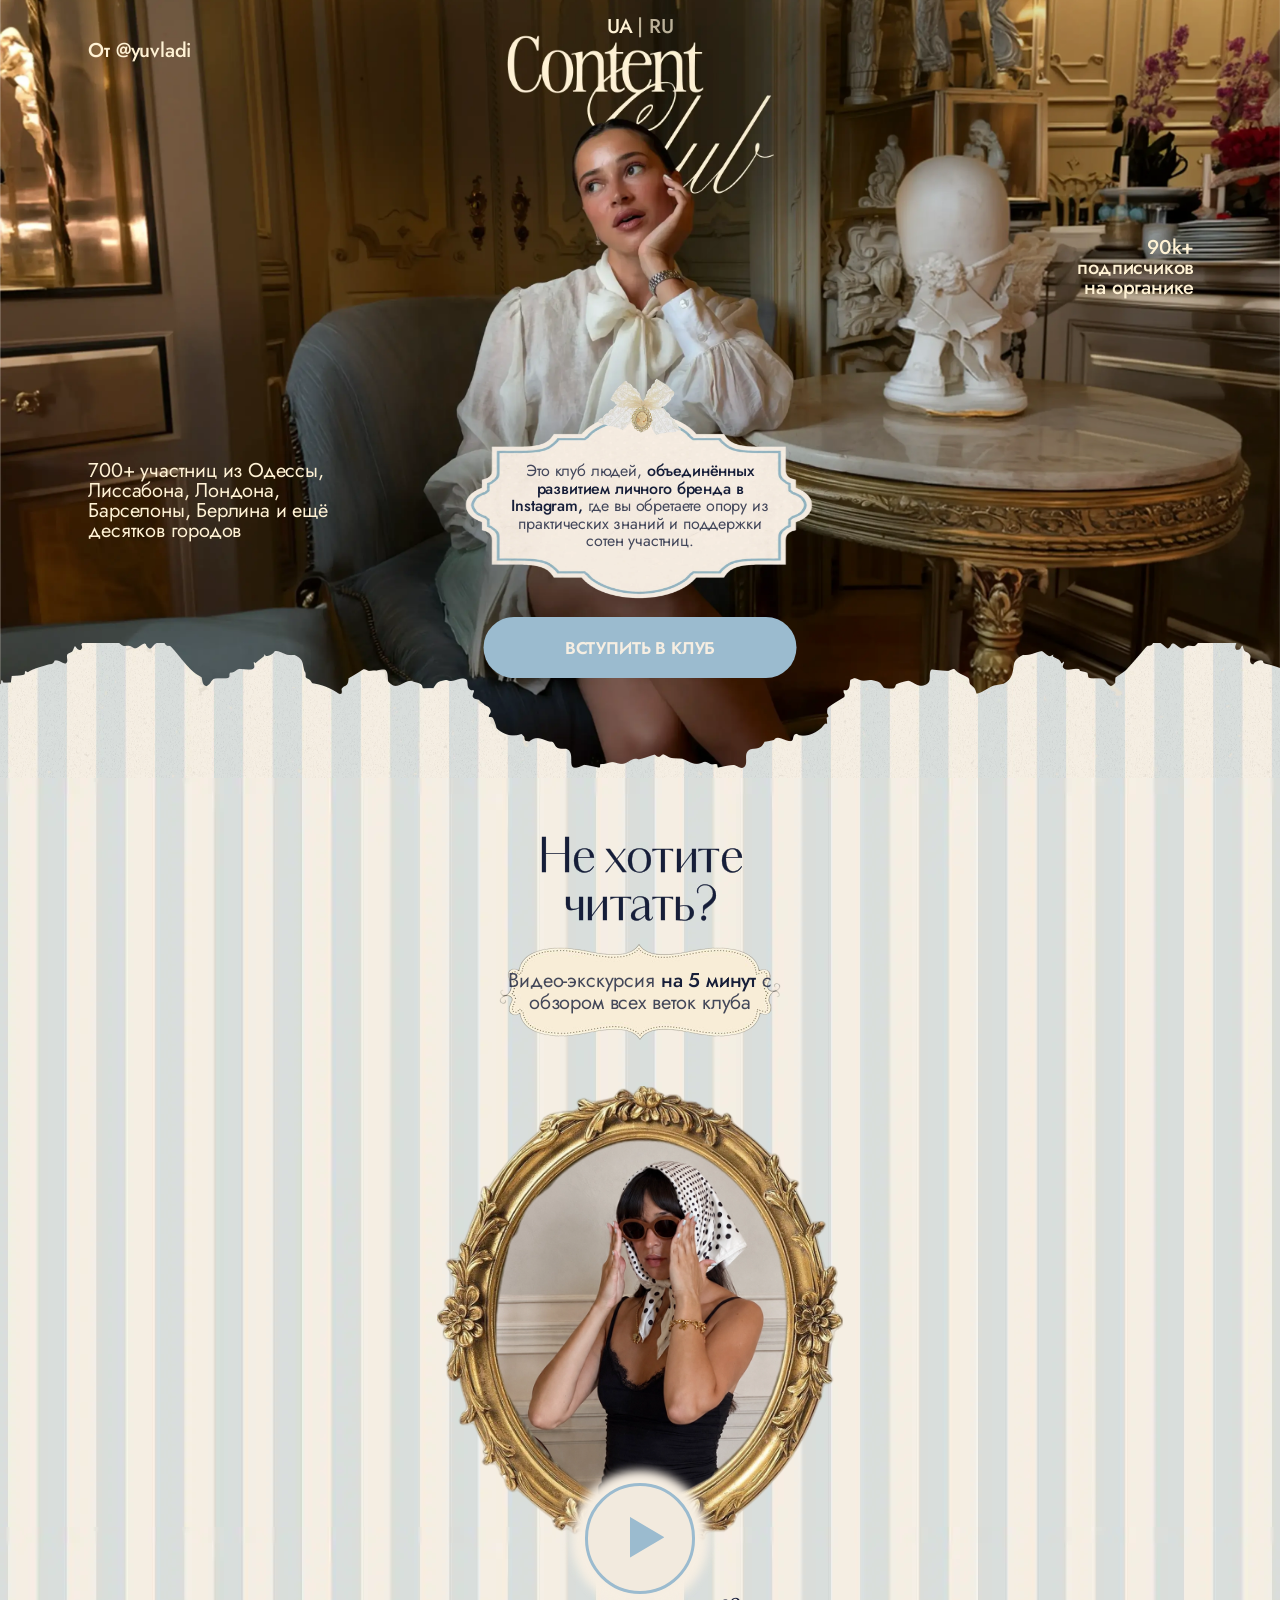
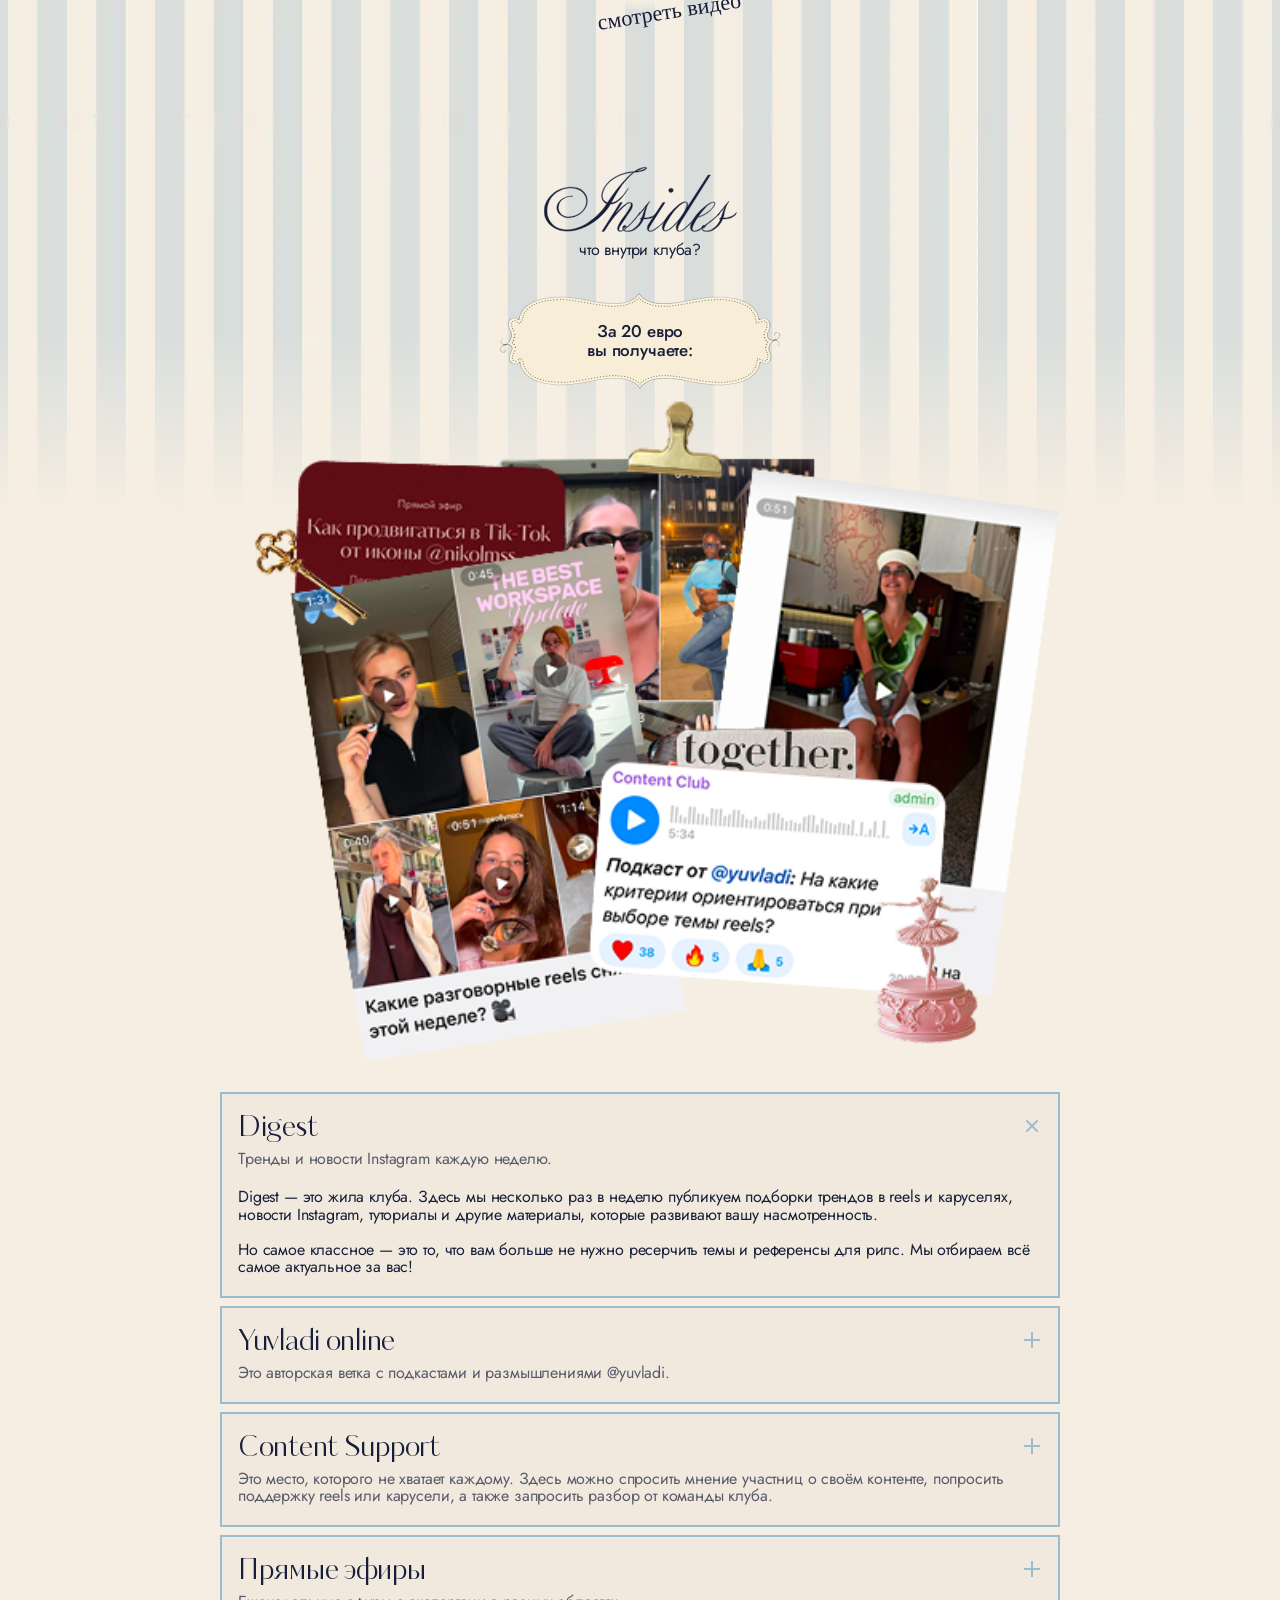
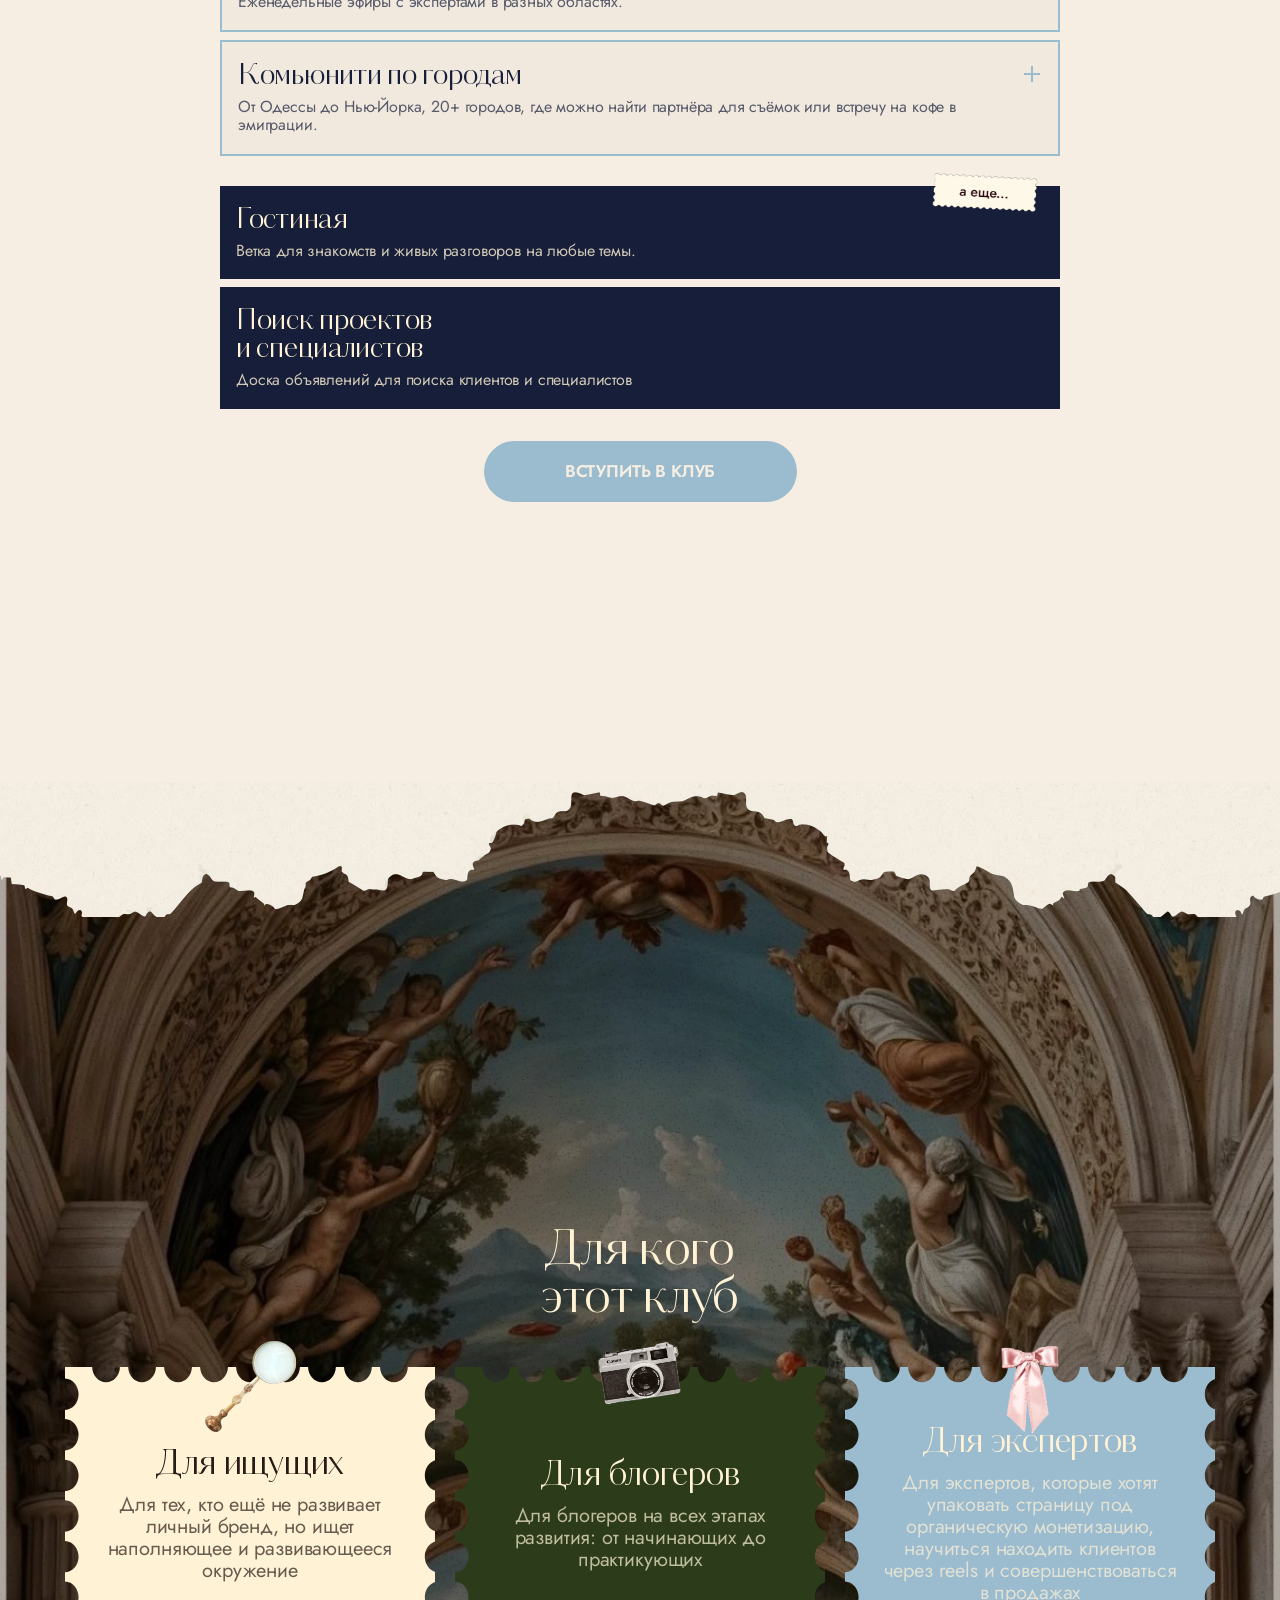
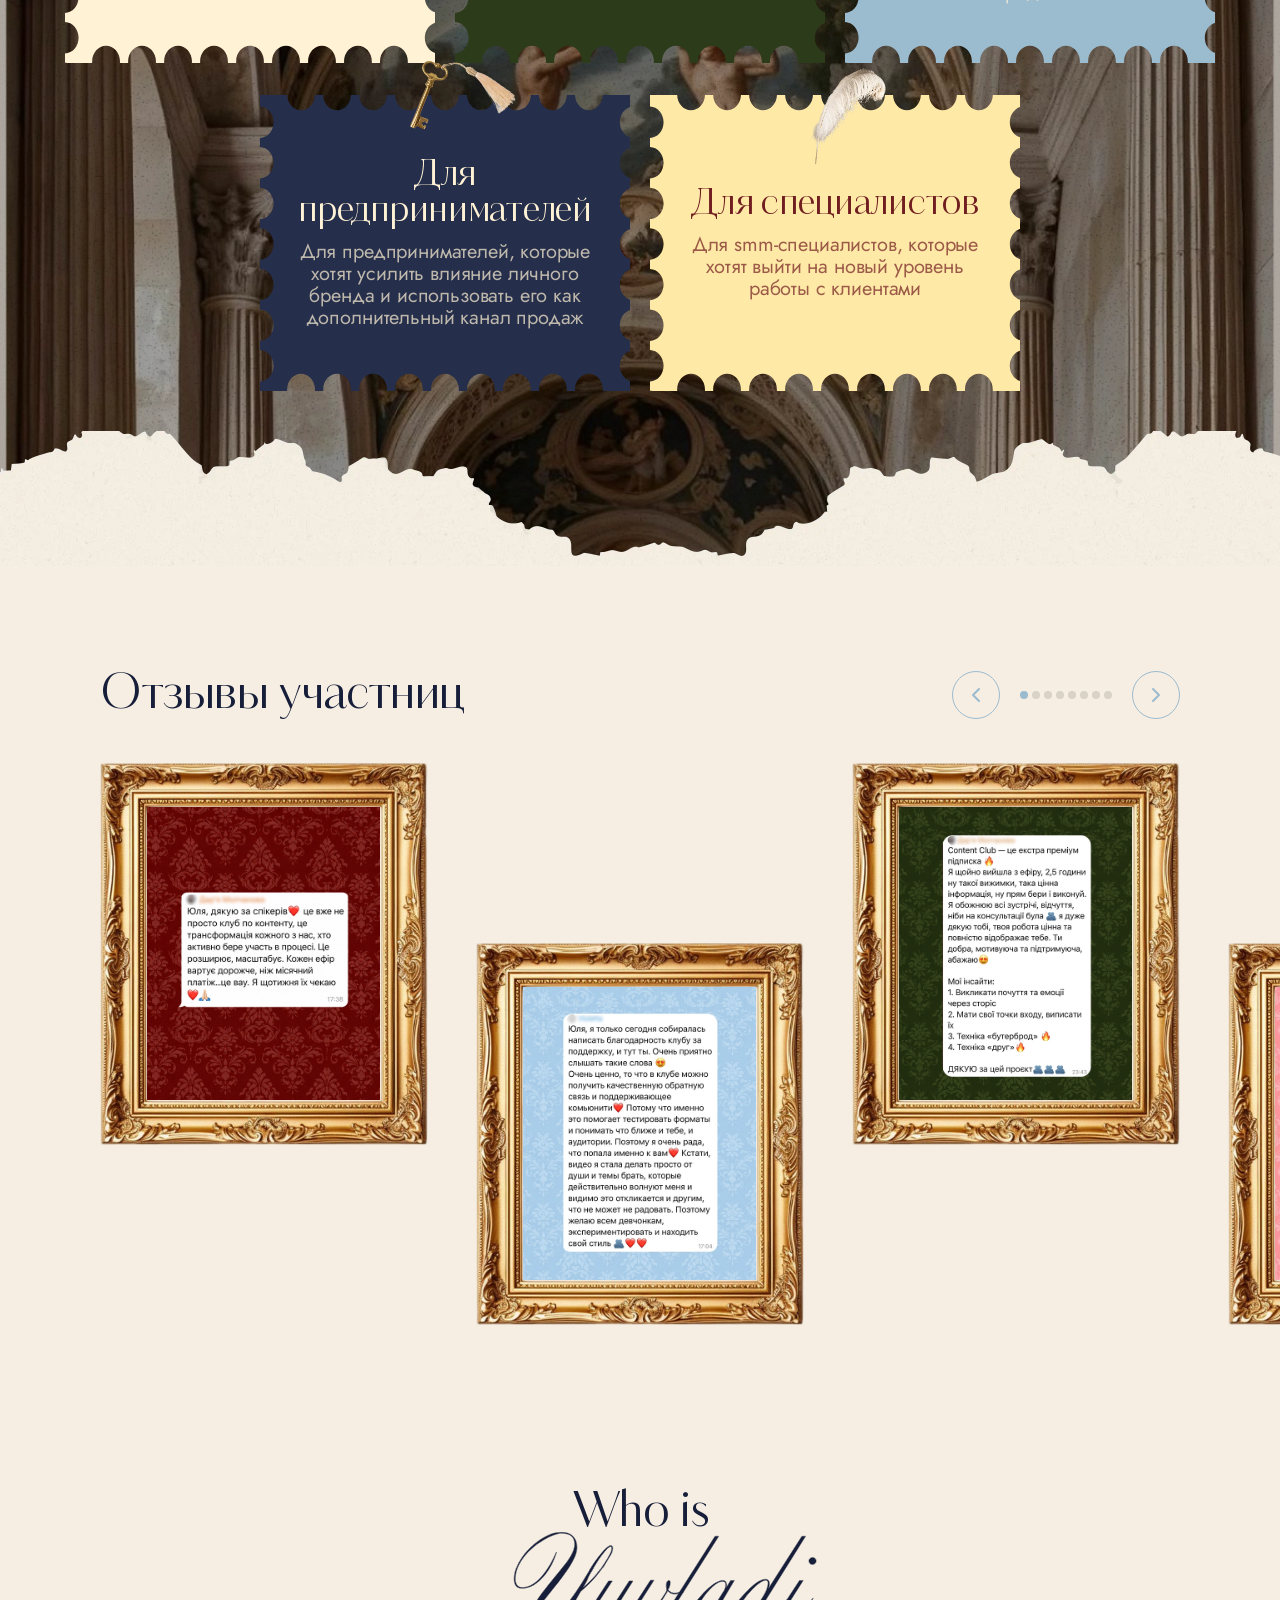
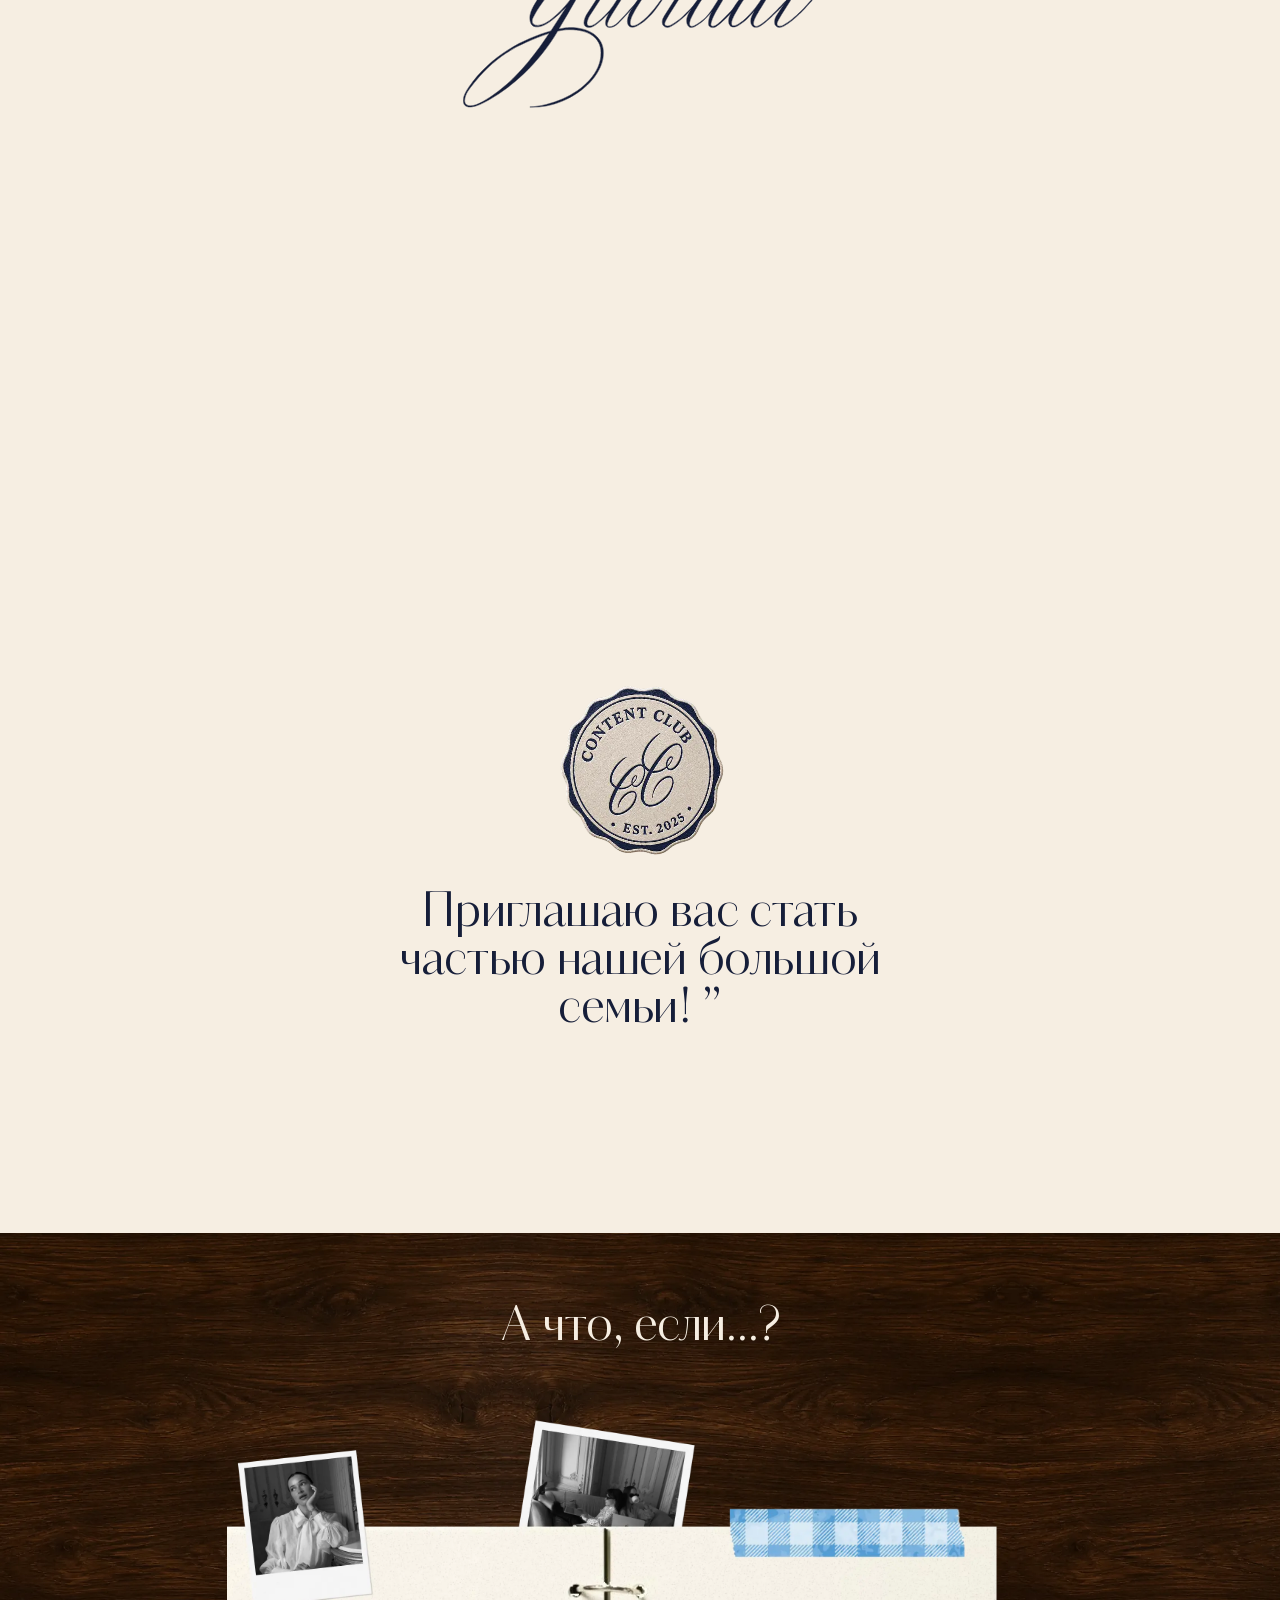
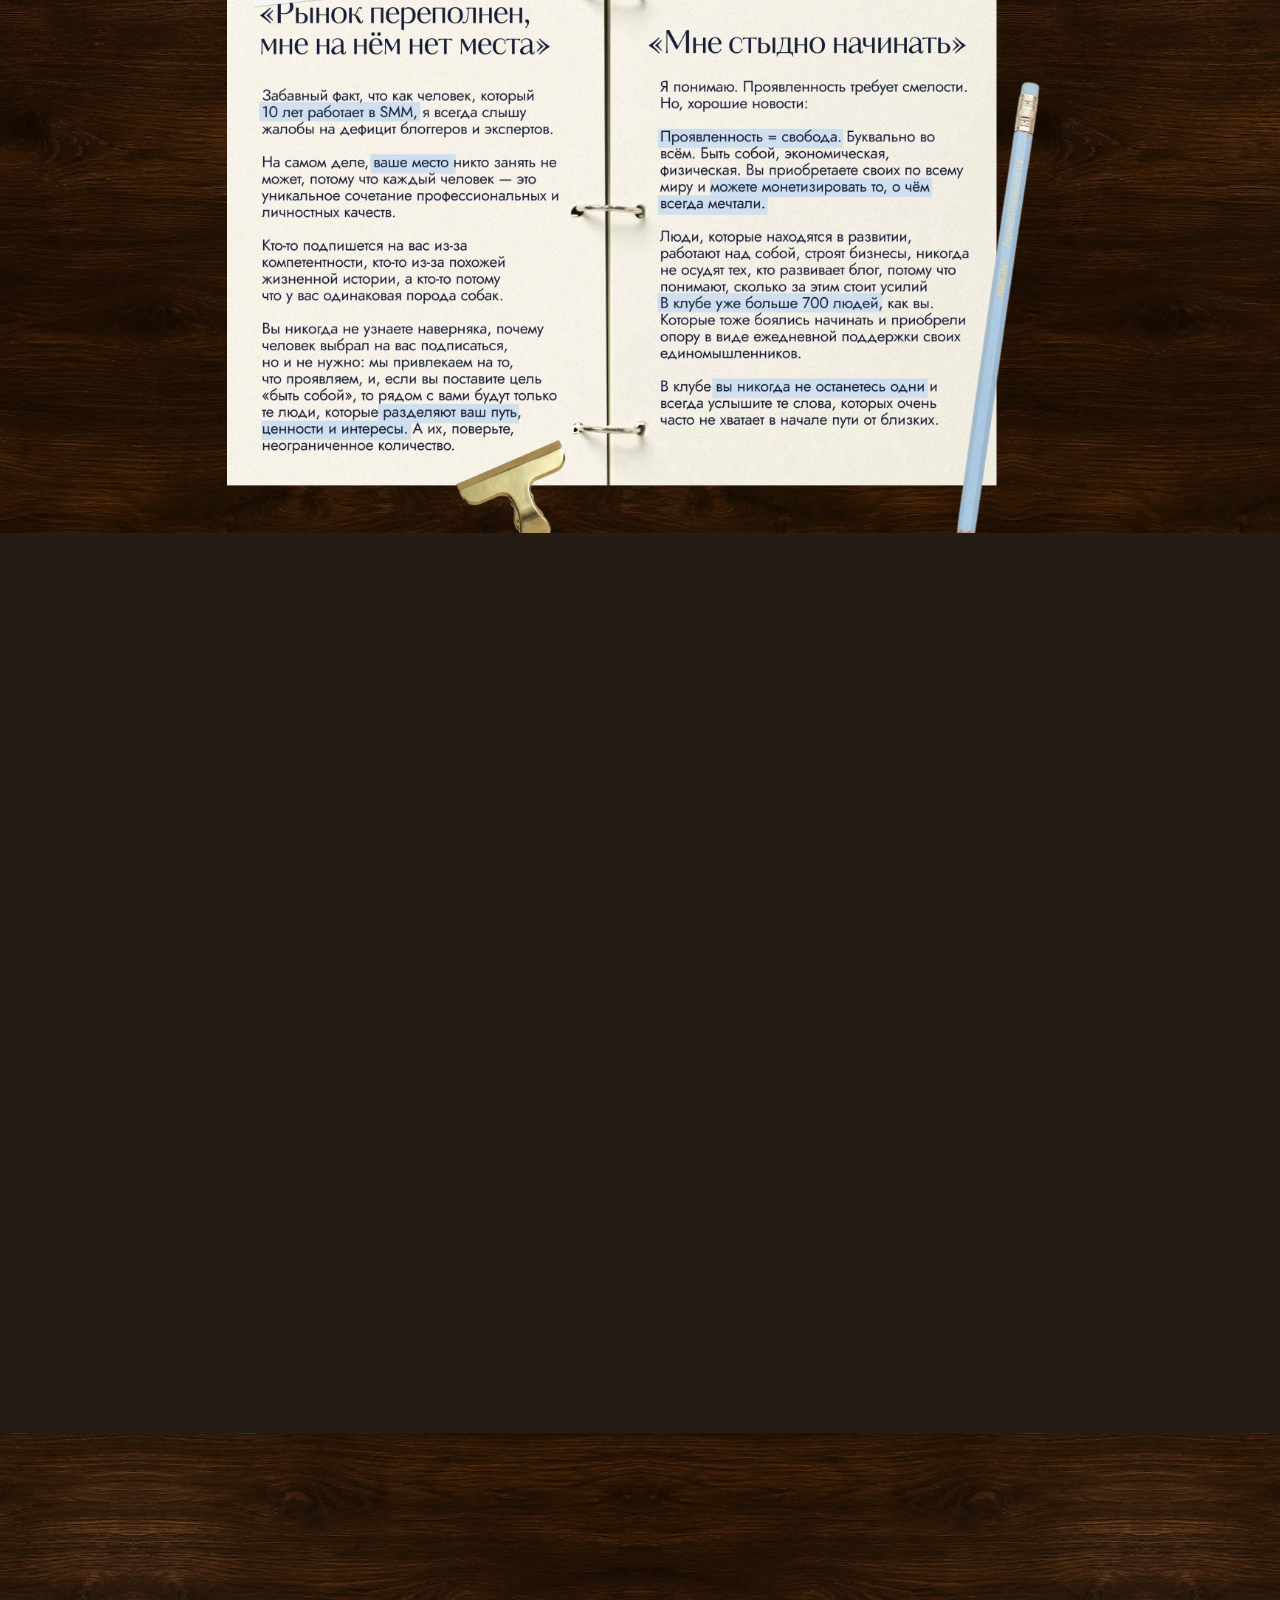
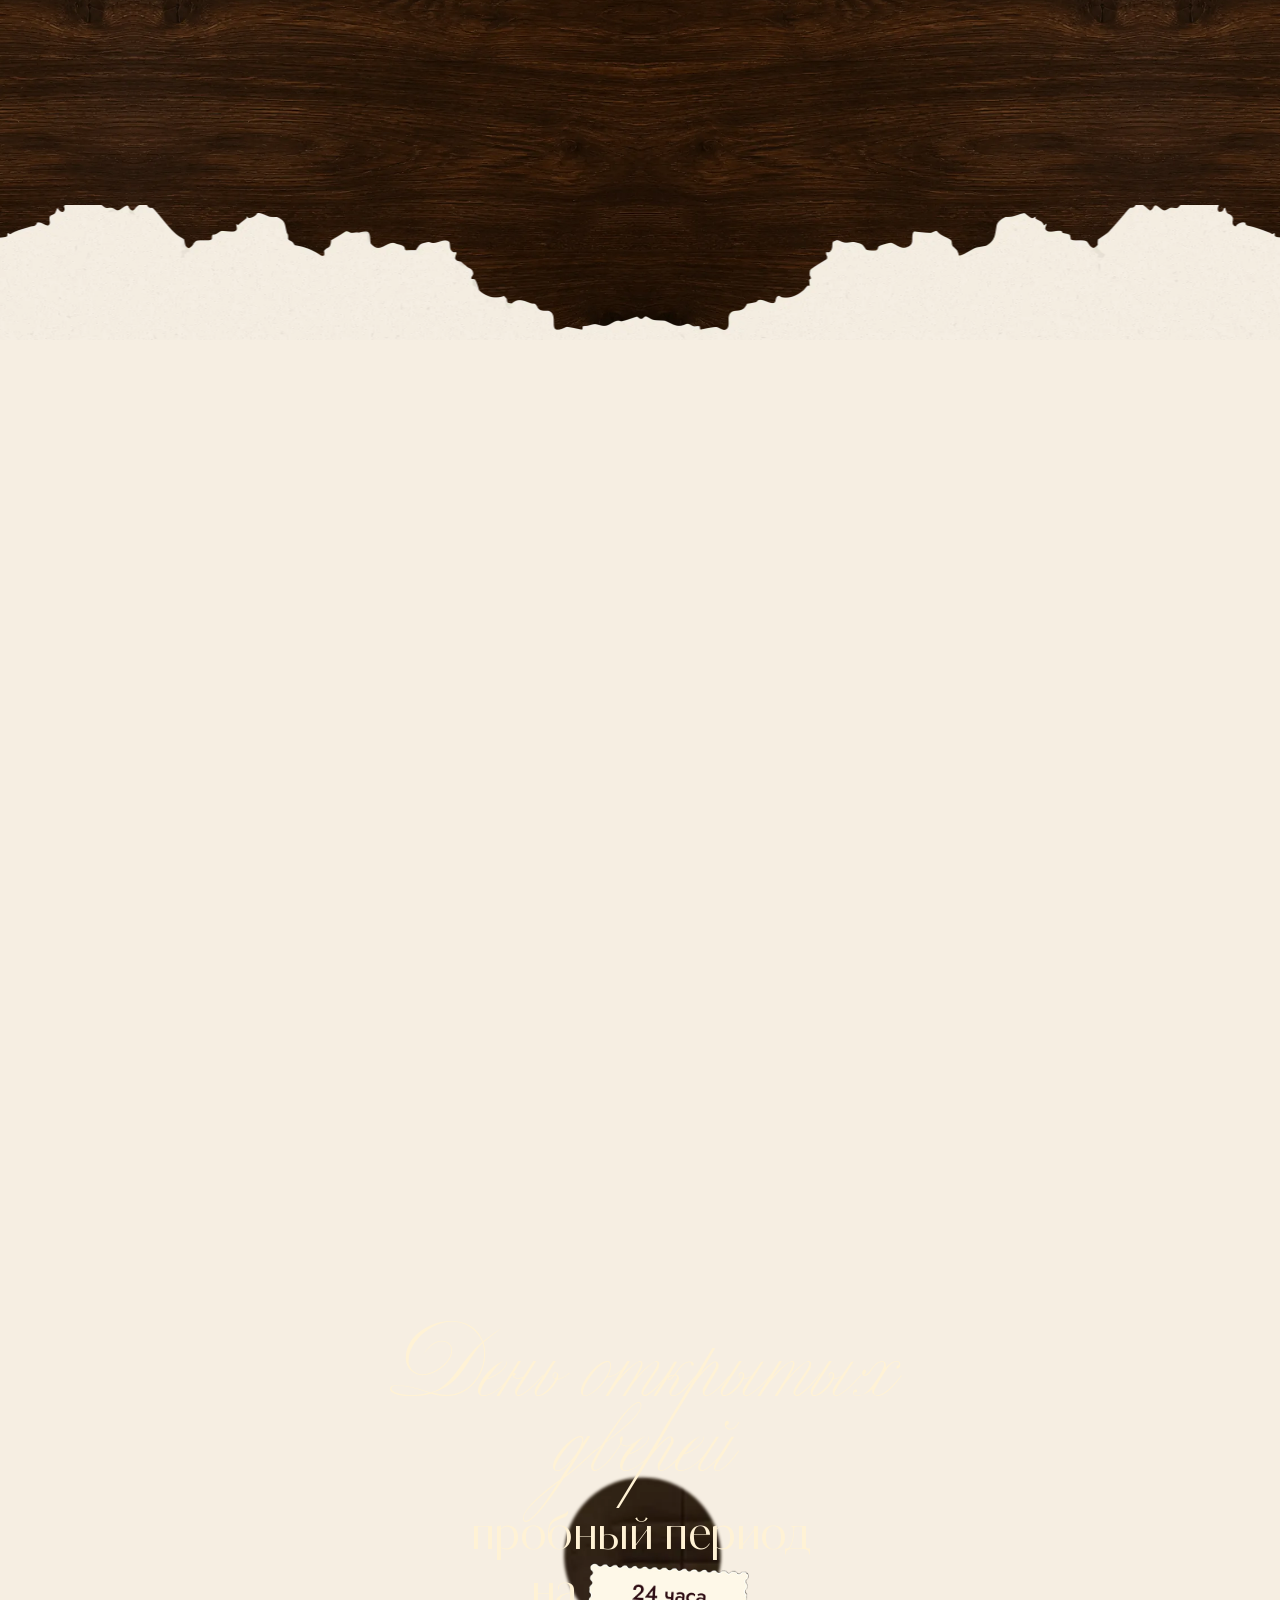
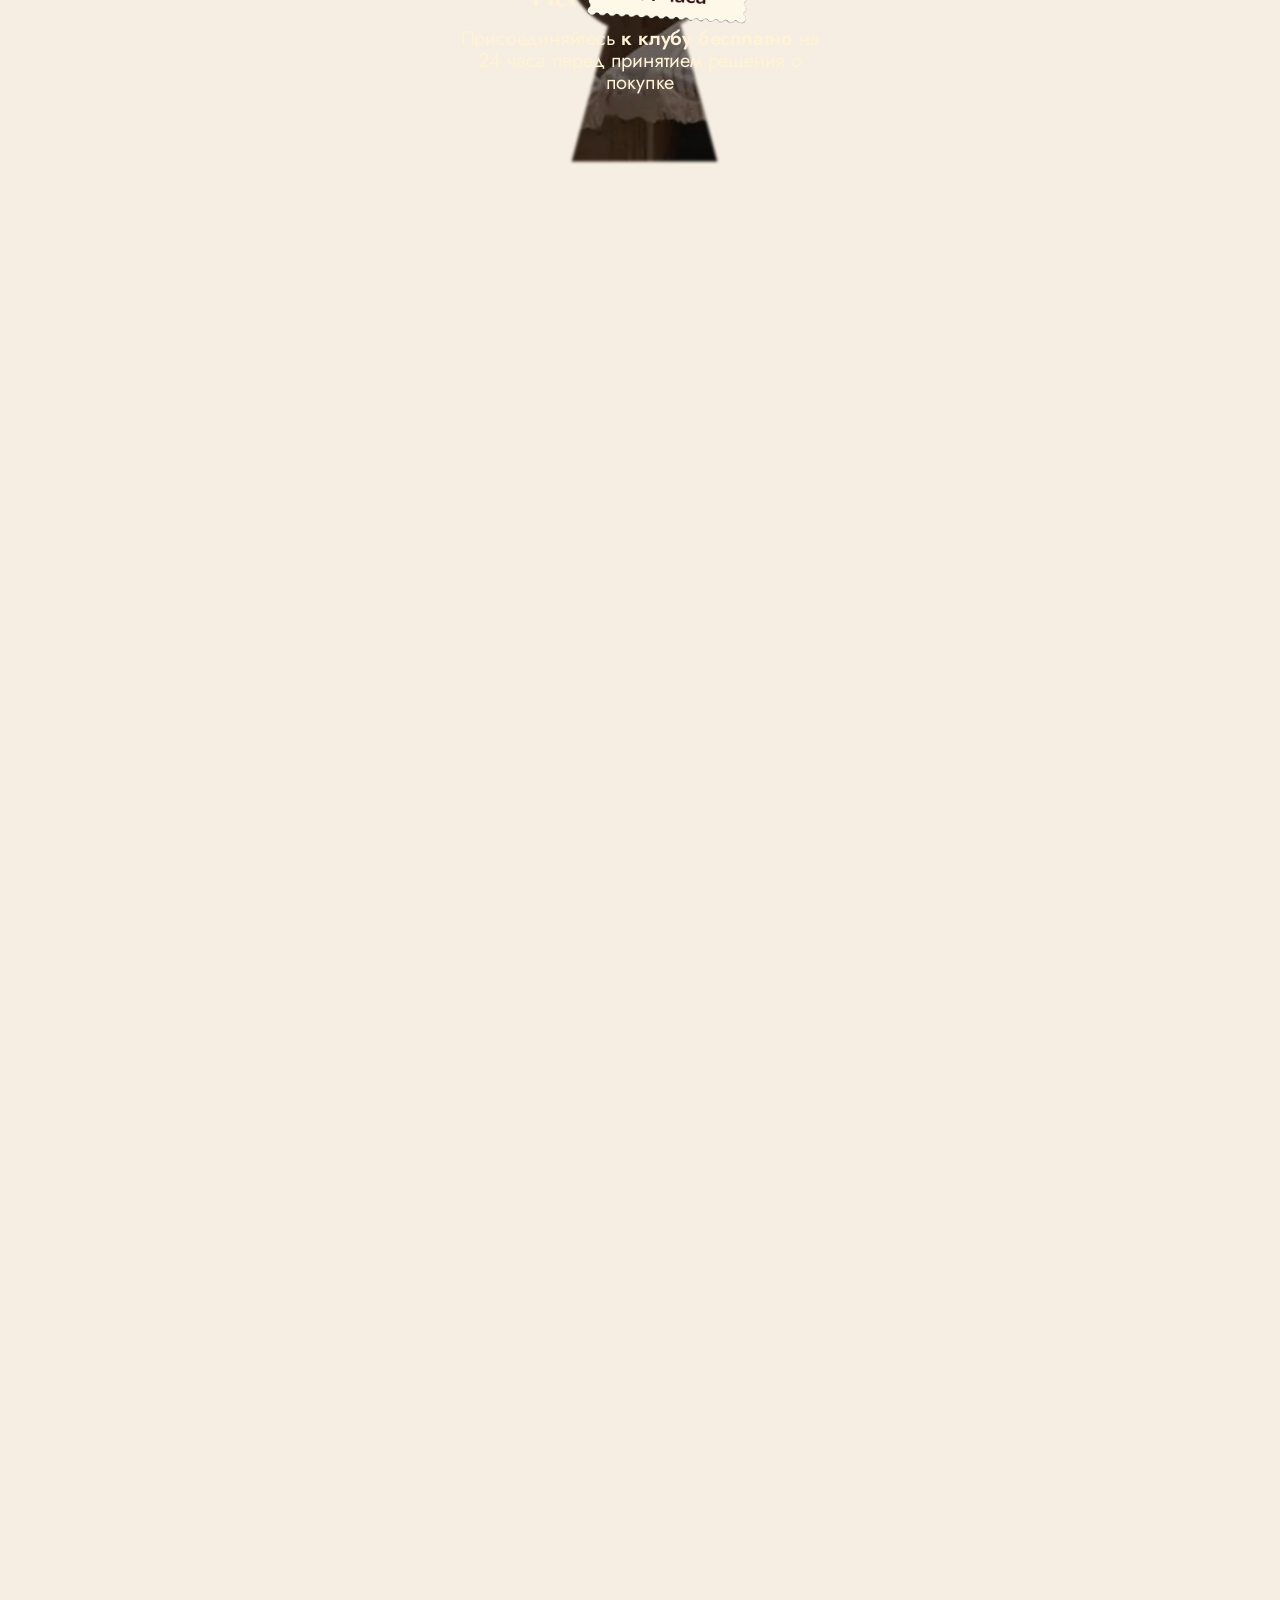
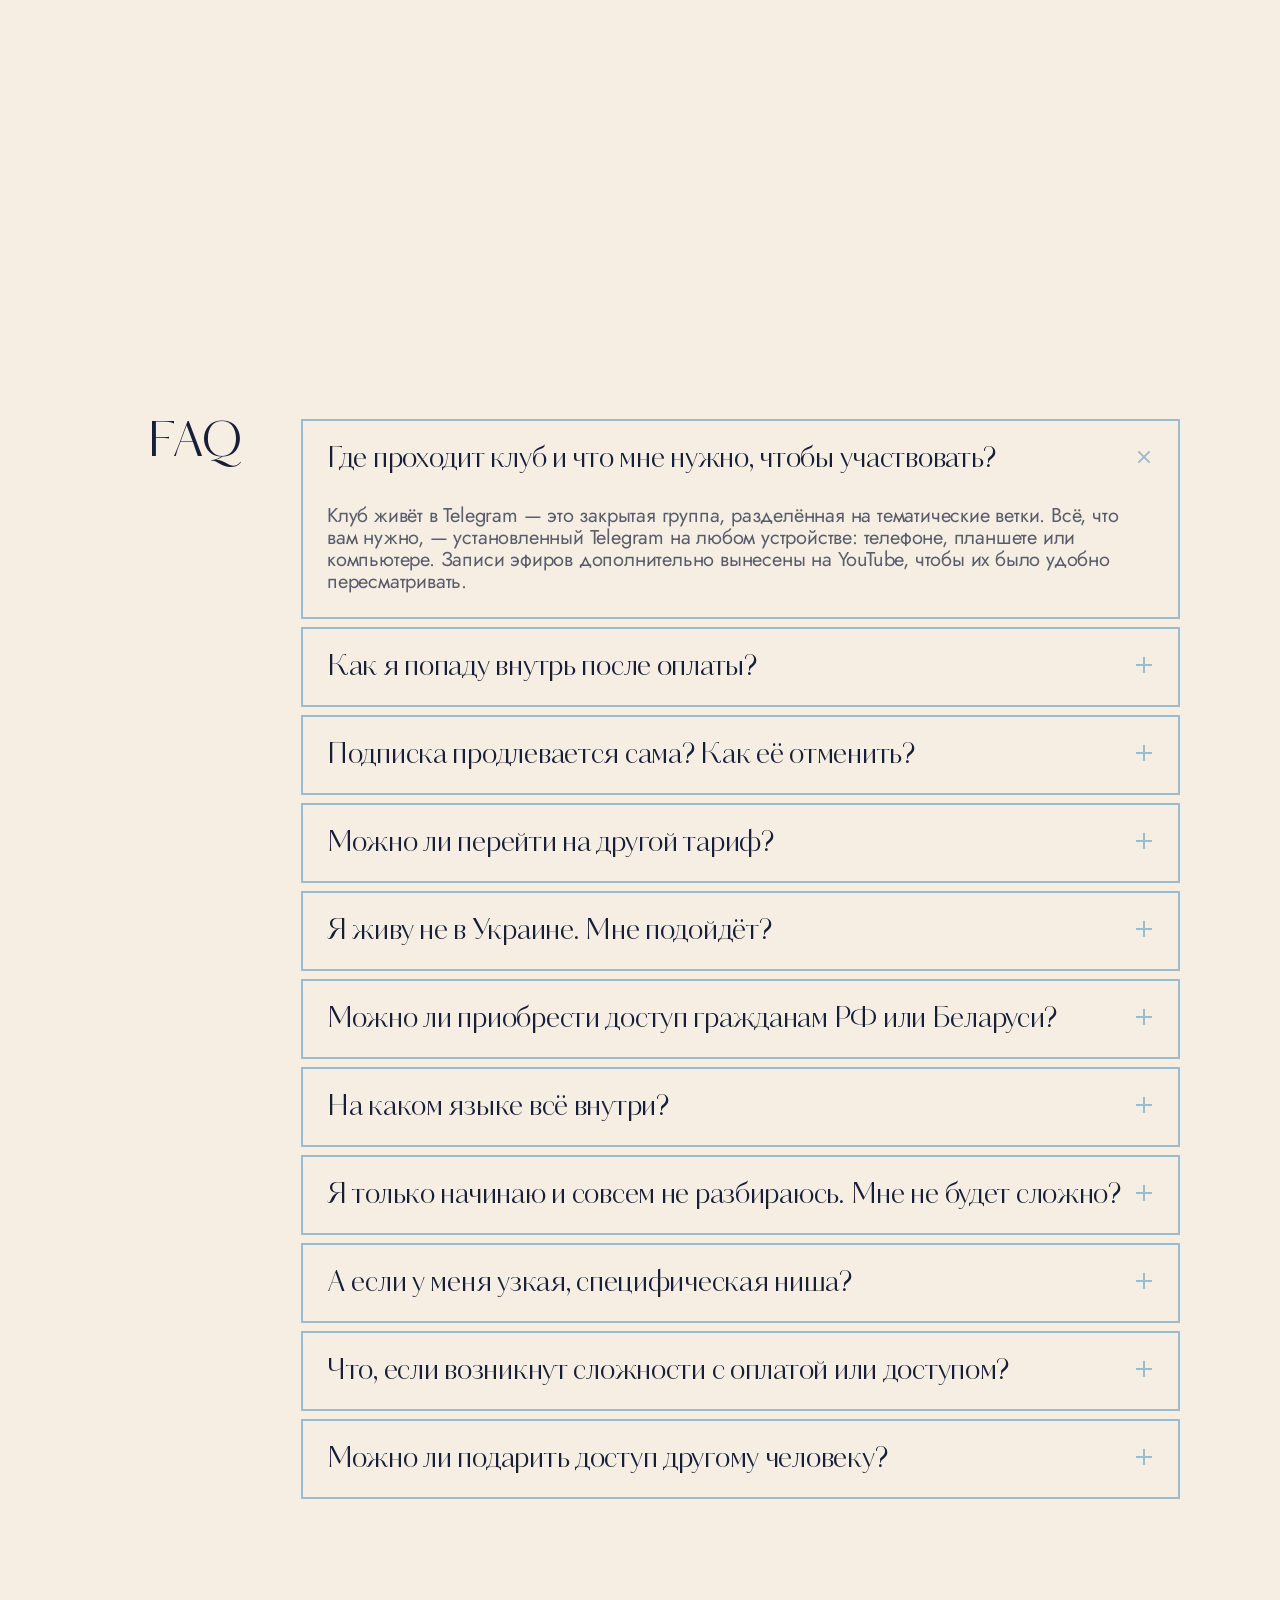
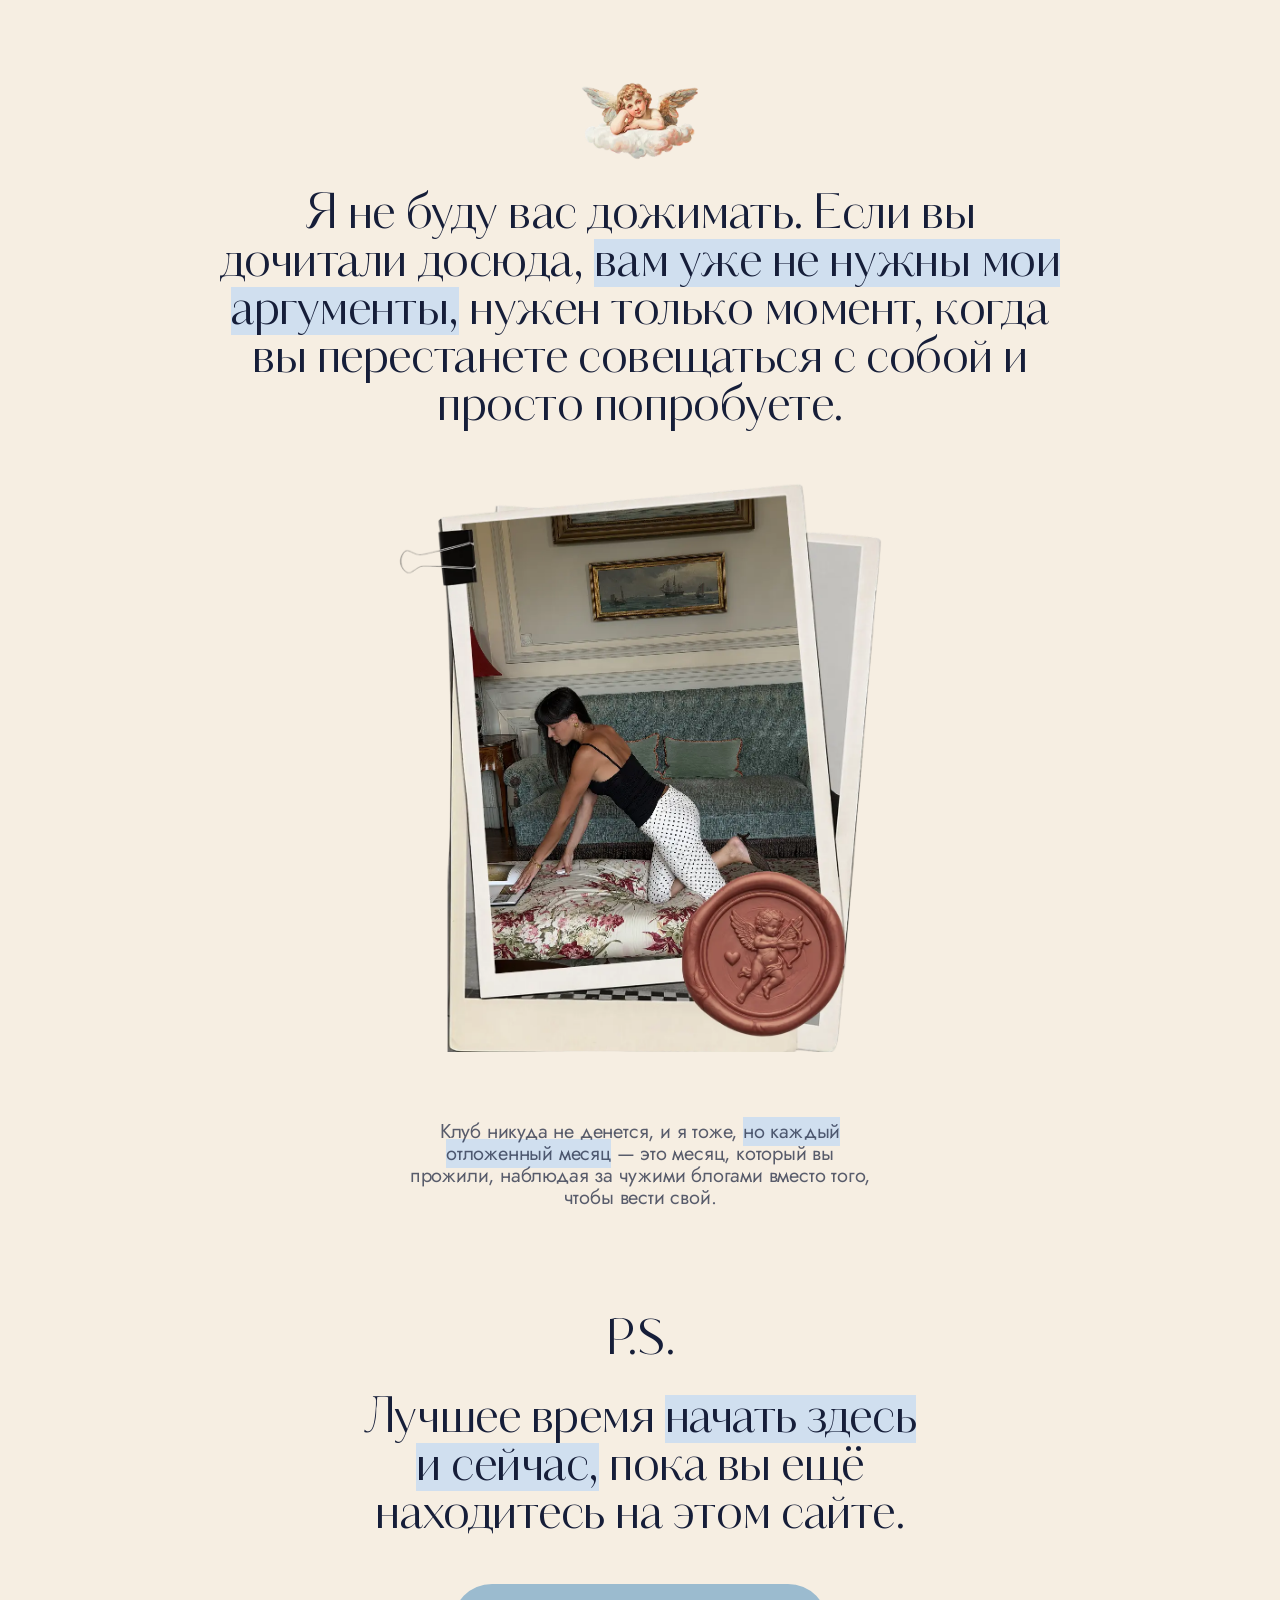
==== index.html @ 6c175a35 "Fix horizontal drag without breaking sticky: clip-path, not overflow Second attempt at this — overfl" ====
<!doctype html>
<html lang="ru">
<head>
  <meta charset="UTF-8" />
  <meta name="viewport" content="width=device-width, initial-scale=1.0" />
  <title>Content Club</title>
  <link rel="alternate" hreflang="ru" href="index.html" />
  <link rel="alternate" hreflang="uk" href="index-ua.html" />
  <link rel="preconnect" href="https://fonts.googleapis.com" />
  <link rel="preconnect" href="https://fonts.gstatic.com" crossorigin />
  <link href="https://fonts.googleapis.com/css2?family=Jost:wght@400;500;600&family=Parisienne&display=swap" rel="stylesheet" />
  <link rel="stylesheet" href="KudryashevHeadline-Sans/style.css" />
  <link rel="stylesheet" href="Classica Two/style.css" />
  <link rel="stylesheet" href="css/variables.css" />
  <link rel="stylesheet" href="css/base.css" />
  <link rel="stylesheet" href="css/components/button.css" />
  <link rel="stylesheet" href="css/components/hero.css" />
  <link rel="stylesheet" href="css/components/video-teaser.css" />
  <link rel="stylesheet" href="css/components/video-modal.css" />
  <link rel="stylesheet" href="css/components/tariff-modal.css" />
  <link rel="stylesheet" href="css/components/accordion.css" />
  <link rel="stylesheet" href="css/components/club-contents.css" />
  <link rel="stylesheet" href="css/components/audience-fit.css" />
  <link rel="stylesheet" href="css/components/testimonials.css" />
  <link rel="stylesheet" href="css/components/founder-intro.css" />
  <link rel="stylesheet" href="css/components/what-if.css" />
  <link rel="stylesheet" href="css/components/objections.css" />
  <link rel="stylesheet" href="css/components/keyhole-bonus.css" />
  <link rel="stylesheet" href="css/components/pricing.css" />
  <link rel="stylesheet" href="css/components/faq.css" />
  <link rel="stylesheet" href="css/components/closing-cta.css" />
  <link rel="stylesheet" href="css/components/footer.css" />
  <noscript><style>.club-contents__icon,.accordion-item,.club-card,.pricing__card,.faq-item,.closing-cta__angel,.closing-cta__collage,.closing-cta__cta,.site-footer__hand,.keyhole-bonus__badge,.keyhole-bonus__cta{opacity:1!important;clip-path:none!important;transform:none!important;}.audience-fit__chandelier,.founder-intro__logo{opacity:1!important;clip-path:none!important;transform:translateX(-50%)!important;}.founder-intro__collage{opacity:1!important;transform:translateX(-50%)!important;}.keyhole-bonus__cta{transform:translateX(-50%)!important;}</style></noscript>
</head>
<body>
  <header class="visually-hidden"><h1>Content Club</h1></header>

  <section class="hero" aria-label="Приветствие">
    <img class="hero__bg" src="images/фон Юля.webp" alt="Основательница Content Club в винтажном интерьере с золотой лепниной" />

    <img class="hero__dove hero__dove--left" src="images/hero-dove.png" alt="" aria-hidden="true" />
    <img class="hero__dove hero__dove--right" src="images/hero-dove.png" alt="" aria-hidden="true" />

    <nav class="hero__lang-switch" aria-label="Выбор языка">
      <a href="index-ua.html">UA</a>
      <span class="hero__lang-switch-current" aria-current="page">| RU</span>
    </nav>

    <p class="hero__eyebrow">От @yuvladi</p>
    <p class="hero__followers">90k+ подписчиков<br />на органике</p>

    <div class="hero__decor-circle hero__decor-circle--1" aria-hidden="true"></div>
    <div class="hero__decor-circle hero__decor-circle--2" aria-hidden="true"></div>

    <div class="hero__stack">
      <div class="hero__collage">
        <div class="hero__card">
          <img class="hero__photo hero__photo--tag" src="images/hero-photo-1.webp" alt="" />
          <p class="hero__description">
            Это клуб людей, <strong>объединённых развитием личного бренда в Instagram,</strong> где вы обретаете опору из практических знаний и поддержки сотен участниц.
          </p>
        </div>
        <img class="hero__photo hero__photo--pin" src="images/hero-photo-2.webp" alt="" />
      </div>

      <a class="btn-cta hero__cta" href="#pricing">Вступить в клуб</a>
    </div>

    <p class="hero__social-proof">700+ участниц из Одессы, Лиссабона, Лондона, Барселоны, Берлина и ещё десятков городов</p>

    <img class="hero__torn-edge" src="images/край 1.webp" alt="" />
  </section>

  <section class="video-teaser" aria-label="Видео-экскурсия по клубу">
    <div class="video-teaser__bg" aria-hidden="true"></div>

    <div class="video-teaser__stack">
      <div class="video-teaser__content">
        <h2 class="video-teaser__heading">Не хотите<br />читать?</h2>
        <div class="video-teaser__description-wrap">
          <img class="video-teaser__description-badge" src="images/image 63345919.png" alt="" aria-hidden="true" />
          <p class="video-teaser__description">Видео-экскурсия <strong>на 5 минут</strong> с обзором всех веток клуба</p>
        </div>
      </div>

      <button class="video-teaser__watch" type="button">
        <img class="video-teaser__photo" src="images/photo.webp" alt="" />
        <img class="video-teaser__frame" src="images/photo-frame-mask.webp" alt="" />
        <span class="video-teaser__play-glow" aria-hidden="true"></span>
        <span class="video-teaser__play-circle" aria-hidden="true"></span>
        <span class="video-teaser__play-triangle" aria-hidden="true"></span>
        <span class="video-teaser__caption"><span class="video-teaser__caption-text">смотреть видео</span></span>
      </button>
    </div>
  </section>

  <section class="club-contents" aria-label="Что внутри клуба">
    <div class="club-contents__bg" aria-hidden="true"></div>

    <div class="club-contents__intro">
      <img class="club-contents__icon" src="images/icon-whats-inside.svg" alt="Insides" />
      <p class="club-contents__icon-caption">что внутри клуба?</p>
    </div>

    <div class="club-contents__offer-wrap">
      <img class="club-contents__offer-badge" src="images/image 63345919.png" alt="" aria-hidden="true" />
      <p class="club-contents__offer">За 20 евро<br />вы получаете:</p>
    </div>

    <div class="club-contents__list">
      <img class="club-contents__photo-collage" src="images/Frame 1484578932.png" alt="Коллаж из фото участниц клуба" />

      <div class="accordion-group">
        <details class="accordion-item" name="room-accordion" open>
          <summary class="accordion-item__summary">
            <span class="accordion-item__heading">
              <span class="accordion-item__title">Digest</span>
              <p class="accordion-item__subtitle">Tренды и новости Instagram каждую неделю.</p>
            </span>
            <span class="accordion-item__icon" aria-hidden="true"></span>
          </summary>
          <div class="accordion-item__body">
            <p class="accordion-item__description">Digest — это жила клуба. Здесь мы несколько раз в неделю публикуем подборки трендов в reels и каруселях, новости Instagram, туториалы и другие материалы, которые развивают вашу насмотренность.

Но самое классное — это то, что вам больше не нужно ресерчить темы и референсы для рилс. Мы отбираем всё самое актуальное за вас!</p>
          </div>
        </details>

        <details class="accordion-item" name="room-accordion">
          <summary class="accordion-item__summary">
            <span class="accordion-item__heading">
              <span class="accordion-item__title">Yuvladi online</span>
              <p class="accordion-item__subtitle">Это авторская ветка c подкастами и размышлениями @yuvladi.</p>
            </span>
            <span class="accordion-item__icon" aria-hidden="true"></span>
          </summary>
          <div class="accordion-item__body">
            <p class="accordion-item__description">Это буквально то, что происходит в голове Юли: чем она вдохновляется, о чём общается с клиентами и инфлюенсерами, как экспериментирует с контентом и продвижением. Инсайды и честное мнение эксперта с 10-летним опытом в SMM.</p>
          </div>
        </details>

        <details class="accordion-item" name="room-accordion">
          <summary class="accordion-item__summary">
            <span class="accordion-item__heading">
              <span class="accordion-item__title">Content Support</span>
              <p class="accordion-item__subtitle">Это место, которого не хватает каждому. Здесь можно спросить мнение участниц о своём контенте, попросить поддержку reels или карусели, а также запросить разбор от команды клуба.</p>
            </span>
            <span class="accordion-item__icon" aria-hidden="true"></span>
          </summary>
          <div class="accordion-item__body">
            <p class="accordion-item__description">В любое время вы можете задать вопрос или опубликовать свой контент и получить честный, тёплый разбор от команды и от участниц. Content Support — это жемчужина клуба, потому что именно контакт с людьми, поддержка и свежий взгляд помогают расти семимильными шагами.</p>
          </div>
        </details>

        <details class="accordion-item" name="room-accordion">
          <summary class="accordion-item__summary">
            <span class="accordion-item__heading">
              <span class="accordion-item__title">Прямые эфиры</span>
              <p class="accordion-item__subtitle">Еженедельные эфиры с экспертами в разных областях.</p>
            </span>
            <span class="accordion-item__icon" aria-hidden="true"></span>
          </summary>
          <div class="accordion-item__body">
            <p class="accordion-item__description">Каждую неделю мы встречаемся online с приглашёнными экспертами и разбираем темы, сопутствующие развитию личного бренда. Маркетинг, психология, этикет, искусство, мода — мы наполняемся во всех направлениях от лидеров ниш. Все эфиры сохраняются в записях клуба.</p>
          </div>
        </details>

        <details class="accordion-item" name="room-accordion">
          <summary class="accordion-item__summary">
            <span class="accordion-item__heading">
              <span class="accordion-item__title">Комьюнити по городам</span>
              <p class="accordion-item__subtitle">От Одессы до Нью-Йорка, 20+ городов, где можно найти партнёра для съёмок или встречу на кофе в эмиграции.</p>
            </span>
            <span class="accordion-item__icon" aria-hidden="true"></span>
          </summary>
          <div class="accordion-item__body">
            <p class="accordion-item__description">Киев, Одесса, Барселона, Дубай, Париж, Берлин, Варшава, Лондон, Нью-Йорк, Бали, Вена, Бухарест, Милан, Кипр и другие города для живого нетворкинга.</p>
          </div>
        </details>
      </div>

      <div class="club-cards">
        <div class="club-card">
          <img class="club-card__sticker" src="images/content-group.webp" alt="" aria-hidden="true" />
          <h3 class="club-card__title">Гостиная</h3>
          <p class="club-card__description">Ветка для знакомств и живых разговоров на любые темы.</p>
        </div>

        <div class="club-card">
          <h3 class="club-card__title">Поиск проектов<br />и специалистов</h3>
          <p class="club-card__description">Доска объявлений для поиска клиентов и специалистов</p>
        </div>
      </div>
    </div>

    <a class="btn-cta club-contents__cta" href="#pricing">Вступить в клуб</a>
  </section>

  <section class="audience-fit" aria-label="Для кого этот клуб">
    <div class="audience-fit__pin">
      <div class="audience-fit__photo-wrap">
        <img class="audience-fit__torn-edge audience-fit__torn-edge--top" src="images/край 2.webp" alt="" aria-hidden="true" />
        <img class="audience-fit__bg" src="images/decorative-blur-background-1.webp" alt="" aria-hidden="true" />
        <img class="audience-fit__torn-edge audience-fit__torn-edge--bottom" src="images/край 2.webp" alt="" aria-hidden="true" />
      </div>
      <img class="audience-fit__chandelier" src="images/Group 21.webp" alt="" />
      <h2 class="audience-fit__heading">Для кого<br />этот клуб</h2>
    </div>

    <div class="audience-fit__stack">
      <article class="audience-card audience-card--seekers">
        <img class="audience-card__shape" src="images/card-shape-seekers.svg" alt="" aria-hidden="true" />
        <img class="audience-card__icon" src="images/audience-icon-seekers.webp" alt="" />
        <h3 class="audience-card__title">Для ищущих</h3>
        <p class="audience-card__text">Для тех, кто ещё не развивает личный бренд, но ищет наполняющее и развивающееся окружение</p>
      </article>

      <article class="audience-card audience-card--bloggers">
        <img class="audience-card__shape" src="images/card-shape-bloggers.svg" alt="" aria-hidden="true" />
        <img class="audience-card__icon" src="images/audience-icon-bloggers.webp" alt="" />
        <h3 class="audience-card__title">Для блогеров</h3>
        <p class="audience-card__text">Для блогеров на всех этапах развития: от начинающих до практикующих</p>
      </article>

      <article class="audience-card audience-card--experts">
        <img class="audience-card__shape" src="images/card-shape-experts.svg" alt="" aria-hidden="true" />
        <img class="audience-card__icon" src="images/audience-icon-experts.webp" alt="" />
        <h3 class="audience-card__title">Для экспертов</h3>
        <p class="audience-card__text">Для экспертов, которые хотят упаковать страницу под органическую монетизацию, научиться находить клиентов через reels и совершенствоваться в продажах</p>
      </article>

      <article class="audience-card audience-card--entrepreneurs">
        <img class="audience-card__shape" src="images/card-shape-entrepreneurs.svg" alt="" aria-hidden="true" />
        <img class="audience-card__icon" src="images/audience-icon-entrepreneurs.webp" alt="" />
        <h3 class="audience-card__title">Для предпринимателей</h3>
        <p class="audience-card__text">Для предпринимателей, которые хотят усилить влияние личного бренда и использовать его как дополнительный канал продаж</p>
      </article>

      <article class="audience-card audience-card--specialists">
        <img class="audience-card__shape" src="images/card-shape-specialists.svg" alt="" aria-hidden="true" />
        <img class="audience-card__icon" src="images/audience-icon-specialists.webp" alt="" />
        <h3 class="audience-card__title">Для специалистов</h3>
        <p class="audience-card__text">Для smm-специалистов, которые хотят выйти на новый уровень работы с клиентами</p>
      </article>
    </div>
  </section>

  <section class="testimonials" aria-label="Отзывы участниц">
    <h2 class="testimonials__heading">Отзывы участниц</h2>

    <div class="testimonials__viewport">
      <!-- Mobile/tablet: one fixed golden frame; only the photo underneath
           slides between testimonials (js/testimonials.js). Desktop uses
           the separate multi-item strip below instead, since it shows
           several framed testimonials at once. -->
      <div class="testimonials__stage">
        <div class="testimonials__stage-window">
          <img class="testimonials__stage-photo" src="images/отзыв 1.webp" alt="Скриншот отзыва участницы клуба 1" />
          <img class="testimonials__stage-photo" src="images/отзыв 2.webp" alt="Скриншот отзыва участницы клуба 2" />
          <img class="testimonials__stage-photo" src="images/отзыв 3.webp" alt="Скриншот отзыва участницы клуба 3" />
          <img class="testimonials__stage-photo" src="images/отзыв 4.webp" alt="Скриншот отзыва участницы клуба 4" />
          <img class="testimonials__stage-photo" src="images/отзыв 5.webp" alt="Скриншот отзыва участницы клуба 5" />
          <img class="testimonials__stage-photo" src="images/отзыв 6.webp" alt="Скриншот отзыва участницы клуба 6" />
          <img class="testimonials__stage-photo" src="images/отзыв 7.webp" alt="Скриншот отзыва участницы клуба 7" />
          <img class="testimonials__stage-photo" src="images/отзыв 8.webp" alt="Скриншот отзыва участницы клуба 8" />
        </div>
        <img class="testimonials__stage-frame" src="images/рамка.webp" alt="" aria-hidden="true" />
      </div>

      <ul class="testimonials__track">
        <li class="testimonials__item">
          <img class="testimonials__frame" src="images/рамка.webp" alt="" aria-hidden="true" />
          <img class="testimonials__photo" src="images/отзыв 1.webp" alt="Скриншот отзыва участницы клуба" />
        </li>
        <li class="testimonials__item">
          <img class="testimonials__frame" src="images/рамка.webp" alt="" aria-hidden="true" />
          <img class="testimonials__photo" src="images/отзыв 2.webp" alt="Скриншот отзыва участницы клуба" />
        </li>
        <li class="testimonials__item">
          <img class="testimonials__frame" src="images/рамка.webp" alt="" aria-hidden="true" />
          <img class="testimonials__photo" src="images/отзыв 3.webp" alt="Скриншот отзыва участницы клуба" />
        </li>
        <li class="testimonials__item">
          <img class="testimonials__frame" src="images/рамка.webp" alt="" aria-hidden="true" />
          <img class="testimonials__photo" src="images/отзыв 4.webp" alt="Скриншот отзыва участницы клуба" />
        </li>
        <li class="testimonials__item">
          <img class="testimonials__frame" src="images/рамка.webp" alt="" aria-hidden="true" />
          <img class="testimonials__photo" src="images/отзыв 5.webp" alt="Скриншот отзыва участницы клуба" />
        </li>
        <li class="testimonials__item">
          <img class="testimonials__frame" src="images/рамка.webp" alt="" aria-hidden="true" />
          <img class="testimonials__photo" src="images/отзыв 6.webp" alt="Скриншот отзыва участницы клуба" />
        </li>
        <li class="testimonials__item">
          <img class="testimonials__frame" src="images/рамка.webp" alt="" aria-hidden="true" />
          <img class="testimonials__photo" src="images/отзыв 7.webp" alt="Скриншот отзыва участницы клуба" />
        </li>
        <li class="testimonials__item">
          <img class="testimonials__frame" src="images/рамка.webp" alt="" aria-hidden="true" />
          <img class="testimonials__photo" src="images/отзыв 8.webp" alt="Скриншот отзыва участницы клуба" />
        </li>
      </ul>
    </div>

    <div class="testimonials__nav">
      <button class="testimonials__arrow testimonials__arrow--prev" type="button" aria-label="Предыдущий отзыв">
        <svg viewBox="0 0 24 24" width="24" height="24" aria-hidden="true"><path d="M15 6l-6 6 6 6" fill="none" stroke="currentColor" stroke-width="2" stroke-linecap="round" stroke-linejoin="round" /></svg>
      </button>
      <div class="testimonials__dots" role="tablist">
        <button class="testimonials__dot is-active" type="button" role="tab" aria-label="Отзыв 1" aria-selected="true"></button>
        <button class="testimonials__dot" type="button" role="tab" aria-label="Отзыв 2" aria-selected="false"></button>
        <button class="testimonials__dot" type="button" role="tab" aria-label="Отзыв 3" aria-selected="false"></button>
        <button class="testimonials__dot" type="button" role="tab" aria-label="Отзыв 4" aria-selected="false"></button>
        <button class="testimonials__dot" type="button" role="tab" aria-label="Отзыв 5" aria-selected="false"></button>
        <button class="testimonials__dot" type="button" role="tab" aria-label="Отзыв 6" aria-selected="false"></button>
        <button class="testimonials__dot" type="button" role="tab" aria-label="Отзыв 7" aria-selected="false"></button>
        <button class="testimonials__dot" type="button" role="tab" aria-label="Отзыв 8" aria-selected="false"></button>
      </div>
      <button class="testimonials__arrow testimonials__arrow--next" type="button" aria-label="Следующий отзыв">
        <svg viewBox="0 0 24 24" width="24" height="24" aria-hidden="true"><path d="M9 6l6 6-6 6" fill="none" stroke="currentColor" stroke-width="2" stroke-linecap="round" stroke-linejoin="round" /></svg>
      </button>
    </div>
  </section>

  <section class="founder-intro" aria-label="Кто такая Юля">
    <p class="founder-intro__eyebrow">Who is</p>
    <img class="founder-intro__logo" src="images/logo-wordmark.svg" alt="Yuvladi" />

    <img class="founder-intro__collage" src="images/founder-bio-photo-collage-alt-draft.webp" alt="Коллаж из личных фотографий Юли: инста-профиль, кадры из будней в Лиссабоне" />

    <div class="founder-intro__letter">
      <div class="founder-intro__paper-wrap">
        <img class="founder-intro__paper" src="images/founder-bio-photo-stack.webp" alt="" aria-hidden="true" />

        <div class="founder-intro__block founder-intro__block--1">
          <p class="founder-intro__quote">&ldquo; Привет, мой дорогой читатель</p>
          <div class="founder-intro__paragraph">
            <p>Меня зовут Юля, я одесситка в Лиссабоне, гедонист, 10 лет работаю в SMM и 5 специализируюсь на личных брендах.</p>
            <p>Я, как и вы, прошла все этапы развития блога: от «кому это интересно» и синдрома самозванца до аудитории в 90к+ подписчиков, которую я набрала исключительно на разговорных reels.</p>
            <p>Мой клуб — это пространство для тех, кто любит быструю, актуальную информацию и ищет своих людей.</p>
            <p>Со мной люди начинают быть в блоге собой, формируют тёплый контакт с аудиторией, находят свой комфортный формат ведения блога, находят свою аутентичность, как эксперта, и перестают бояться продаж.</p>
          </div>
        </div>

        <div class="founder-intro__block founder-intro__block--2">
          <p class="founder-intro__heading2">Content Club<br />— это моя душа.</p>
          <p class="founder-intro__paragraph2">Я создала его из того, чем наполняюсь сама, для тех, кто хочет проявляться с любовью и развиваться во всех направлениях</p>
        </div>

        <p class="founder-intro__invite">Приглашаю вас стать частью нашей большой семьи! &rdquo;</p>
      </div>

      <img class="founder-intro__badge" src="images/brosh.webp" alt="Печать клуба Content Club, основан в 2025 году" />
    </div>
  </section>

  <section class="what-if" aria-label="А что, если?">
    <div class="what-if__pin">
      <div class="what-if__bg" aria-hidden="true"></div>
      <h2 class="what-if__heading">А что, если…?</h2>

      <div class="what-if__track">
        <img class="what-if__composite" style="--x:11.67%;--y:13.42%;--w:8.79%" src="images/polaroid-frame-1.png" alt="" aria-hidden="true" />
        <img class="what-if__page what-if__page--1" src="images/1 страница.webp" alt="Разворот дневника: «Рынок переполнен, мне на нём нет места»" />
        <img class="what-if__composite" style="--x:1.47%;--y:18.09%;--w:5.55%" src="images/polaroid-frame-2.png" alt="" aria-hidden="true" />

        <img class="what-if__deco" style="--x:80.67%;--y:40.64%;--w:10.84%;--h:49.82%;--r:-8.01deg" src="images/esli-photo-tall2.webp" alt="" aria-hidden="true" />
        <img class="what-if__deco" style="--x:12.79%;--y:86.44%;--w:11.92%;--h:31.38%;--r:156.55deg" src="images/esli-photo-round.webp" alt="" aria-hidden="true" />
        <img class="what-if__deco" style="--x:26.06%;--y:27.03%;--w:9.46%;--h:5.17%;--r:0deg" src="images/esli-photo-tape.webp" alt="" aria-hidden="true" />
        <img class="what-if__deco" style="--x:31.91%;--y:69.88%;--w:12.49%;--h:59.46%;--r:7.79deg" src="images/esli-photo-tall.webp" alt="" aria-hidden="true" />
        <img class="what-if__page what-if__page--2" src="images/2 страница.webp" alt="Разворот дневника с рассуждениями «А что, если…?»" />
        <img class="what-if__composite" style="--x:37.08%;--y:75.56%;--w:10.45%" src="images/Group 24.png" alt="" aria-hidden="true" />
        <img class="what-if__deco" style="--x:41.24%;--y:26.79%;--w:2.88%;--h:15.96%;--r:-87.77deg" src="images/esli-photo-sliver.webp" alt="" aria-hidden="true" />
        <img class="what-if__deco" style="--x:65.75%;--y:28.49%;--w:6.47%;--h:20.68%;--r:5.46deg" src="images/esli-photo-a.webp" alt="" aria-hidden="true" />
        <img class="what-if__deco" style="--x:65.79%;--y:27.64%;--w:5.63%;--h:16.46%;--r:5.46deg" src="images/esli-photo-b.webp" alt="" aria-hidden="true" />
        <img class="what-if__deco" style="--x:60.3%;--y:84.64%;--w:5.15%;--h:13.57%;--r:-5.86deg" src="images/esli-photo-round-small.webp" alt="" aria-hidden="true" />
        <img class="what-if__page what-if__page--3" src="images/3 страница.webp" alt="Разворот дневника с рассуждениями «А что, если…?»" />
        <img class="what-if__composite" style="--x:87.37%;--y:74.15%;--w:7.28%" src="images/Group 23.png" alt="" aria-hidden="true" />
        <img class="what-if__deco" style="--x:97.59%;--y:77.77%;--w:13.43%;--h:37.25%;--r:-30.37deg" src="images/photo-4.png" alt="" aria-hidden="true" />
      </div>

      <div class="what-if__spreads">
        <div class="what-if__spread-slot">
          <img class="what-if__spread" src="images/Frame 1484578928.webp" alt="Разворот дневника: «Рынок переполнен, мне на нём нет места» / «Мне стыдно начинать»" />
        </div>
        <div class="what-if__spread-slot">
          <img class="what-if__spread" src="images/Group 27.webp" alt="Разворот дневника: «Я в этом не разберусь, слишком много всего» / «Я оплачу доступ, проведу там один день и никогда не вернусь»" />
        </div>
        <div class="what-if__spread-slot">
          <img class="what-if__spread" src="images/Frame 1484578929.webp" alt="Разворот дневника: «У меня специфическая ниша, мне это не подойдёт»" />
        </div>
      </div>
    </div>
  </section>

  <section class="objections" aria-label="Подойдёт ли мне клуб, если я не развиваю личный бренд?">
    <h2 class="objections__title">Подойдёт ли мне клуб, если я не развиваю личный бренд?</h2>
    <p class="objections__answer">Однозначно! Здесь вы найдёте людей, которые стремятся к развитию во всех направлениях. Каждую неделю у нас проходят эфиры с лидерами ниш с целью интеллектуального и эстетического наполнения: этикет, искусство, маркетинг, психология, бизнес, ai — мы изучаем то, что актуально сегодня, и что наполняет душу.</p>
    <img class="objections__torn-edge" src="images/край 2.webp" alt="" aria-hidden="true" />
  </section>

  <section class="pricing" id="pricing" aria-label="Тарифы">
    <h2 class="pricing__heading">Тарифы</h2>
    <p class="pricing__note">Перейти на другой тариф можно<br />в любой момент после оплаты</p>

    <div class="pricing__list">
      <article class="pricing__card pricing__card--1m">
        <img class="pricing__card-header" src="images/content-frame-1.png" alt="1 месяц" />
        <div class="pricing__card-body">
          <p class="pricing__desc"><strong>Полный доступ к материалам</strong> клуба с ежемесячным продлением<br /><br />(отменить можно в любой момент)</p>
          <p class="pricing__desc pricing__desc--desktop"><strong>Полный доступ</strong><br />ко всем комнатам клуба.</p>
          <p class="pricing__price"><span class="pricing__amount pricing__amount--mobile">20</span><span class="pricing__amount pricing__amount--desktop">25</span><span class="pricing__currency">€</span></p>
          <button class="btn-cta" type="button" data-open-tariff-modal="1m">Вступить в клуб</button>
        </div>
      </article>

      <article class="pricing__card pricing__card--3m">
        <img class="pricing__card-header" src="images/content-frame-1-1.png" alt="3 месяца" />
        <div class="pricing__card-body">
          <p class="pricing__desc"><strong>Полный доступ к материалам</strong> клуба с продлением раз в 3 месяца<br /><br />(отменить можно в любой момент)</p>
          <p class="pricing__desc pricing__desc--desktop"><strong>Полный доступ</strong><br />на 90 дней <strong>с выгодой 27%</strong></p>
          <p class="pricing__price"><span class="pricing__amount">55</span><span class="pricing__currency">€</span></p>
          <button class="btn-cta" type="button" data-open-tariff-modal="3m">Вступить в клуб</button>
        </div>
        <img class="pricing__badge pricing__badge--3m" src="images/content-group.png" alt="Экономия 20 евро" />
      </article>

      <article class="pricing__card pricing__card--6m">
        <img class="pricing__card-header" src="images/content-frame-1-2.png" alt="6 месяцев" />
        <div class="pricing__card-body">
          <p class="pricing__desc"><strong>Полный доступ к материалам</strong> клуба с продлением раз в 6 месяцев<br /><br />(отменить можно в любой момент)</p>
          <p class="pricing__desc pricing__desc--desktop"><strong>Полный доступ</strong><br />на полгода <strong>с выгодой 33%</strong></p>
          <p class="pricing__price"><span class="pricing__amount">100</span><span class="pricing__currency">€</span></p>
          <button class="btn-cta" type="button" data-open-tariff-modal="6m">Вступить в клуб</button>
        </div>
        <img class="pricing__badge pricing__badge--6m" src="images/content-group-1.png" alt="Экономия 50 евро" />
      </article>

      <article class="pricing__card pricing__card--12m">
        <img class="pricing__card-header" src="images/content-frame-1-3.png" alt="12 месяцев" />
        <div class="pricing__card-body">
          <p class="pricing__desc">Полный доступ к клубу<br /><strong>на целый год + личная консультация</strong><br /><strong>от @yuvladi</strong><br /><br /><strong>Консультацию можно использовать</strong><br /><strong>в любой момент на протяжении 12 месяцев</strong></p>
          <p class="pricing__desc pricing__desc--desktop"><strong>Полный доступ на целый год</strong><br /><strong>и час наедине со мной:</strong><br /><br /><strong>разбираем ваш блог и вашу стратегию лично.</strong> Консультацию можно взять в любой момент в течение 12 месяцев.</p>
          <p class="pricing__price"><span class="pricing__amount">450</span><span class="pricing__currency">€</span></p>
          <button class="btn-cta" type="button" data-open-tariff-modal="12m">Вступить в клуб</button>
        </div>
        <span class="pricing__badge--consult">+ личная консультация</span>
      </article>
    </div>

    <p class="pricing__disclaimer">Клуб работает <strong>в формате ежемесячной подписки,</strong> которую можно отменить в любой момент. Вступая в клуб, вы получаете доступ ко всем материалам за год.<br /><br /><strong>Перейти на годовую подписку можно также в любой момент.</strong></p>
  </section>

  <section class="keyhole-bonus" data-keyhole-bonus aria-label="День открытых дверей — бесплатный пробный период на 24 часа">
    <div class="keyhole-bonus__pin">
      <div class="keyhole-bonus__photo">
        <div class="keyhole-bonus__photo-frame">
          <img src="images/Frame 1484578930.webp" alt="" aria-hidden="true" />
        </div>
      </div>

      <div class="keyhole-bonus__content">
        <h2 class="keyhole-bonus__title keyhole-bonus__title--mobile">День<br />открытых<br />дверей</h2>
        <h2 class="keyhole-bonus__title keyhole-bonus__title--desktop">День открытых<br />дверей</h2>

        <div class="keyhole-bonus__subtitle">
          <p>пробный период</p>
          <p class="keyhole-bonus__on-badge">
            на
            <img class="keyhole-bonus__badge keyhole-bonus__badge--mobile" src="images/Group 6.png" alt="24 часа" width="106" height="44" />
            <img class="keyhole-bonus__badge keyhole-bonus__badge--desktop" src="images/Group 6.png" alt="24 часа" width="163" height="67" />
          </p>
        </div>

        <p class="keyhole-bonus__text">
          Присоединяйтесь <strong>к клубу бесплатно</strong> на 24 часа перед принятием решения о покупке
        </p>

        <a class="btn-cta keyhole-bonus__cta" href="#pricing">Вступить в клуб</a>
      </div>
    </div>
  </section>

  <section class="faq" aria-label="Частые вопросы">
    <div class="faq__inner">
      <h2 class="faq__heading">FAQ</h2>

      <div class="faq__list">
        <details class="faq-item" name="faq-accordion" open>
          <summary class="faq-item__summary">
            <span class="faq-item__question">Где проходит клуб и что мне нужно, чтобы участвовать?</span>
            <span class="faq-item__icon" aria-hidden="true"></span>
          </summary>
          <p class="faq-item__answer">Клуб живёт в Telegram — это закрытая группа, разделённая на тематические ветки. Всё, что вам нужно, — установленный Telegram на любом устройстве: телефоне, планшете или компьютере. Записи эфиров дополнительно вынесены на YouTube, чтобы их было удобно пересматривать.</p>
        </details>

        <details class="faq-item" name="faq-accordion">
          <summary class="faq-item__summary">
            <span class="faq-item__question">Как я попаду внутрь после оплаты?</span>
            <span class="faq-item__icon" aria-hidden="true"></span>
          </summary>
          <p class="faq-item__answer">Сразу после оплаты бот открывает вам доступ: вы нажимаете кнопку «Присоединиться» и оказываетесь в клубе.</p>
        </details>

        <details class="faq-item" name="faq-accordion">
          <summary class="faq-item__summary">
            <span class="faq-item__question">Подписка продлевается сама? Как её отменить?</span>
            <span class="faq-item__icon" aria-hidden="true"></span>
          </summary>
          <p class="faq-item__answer">Да, подписка продлевается автоматически, чтобы вам не приходилось каждый раз оплачивать вручную. Отменить можно в любой момент через того же бота, кнопкой «Отменить подписку».</p>
        </details>

        <details class="faq-item" name="faq-accordion">
          <summary class="faq-item__summary">
            <span class="faq-item__question">Можно ли перейти на другой тариф?</span>
            <span class="faq-item__icon" aria-hidden="true"></span>
          </summary>
          <p class="faq-item__answer">Да, сменить тариф можно в любой момент после оплаты. Если решите остаться надолго, выгоднее перейти на длинный тариф — так месяц внутри клуба обходится дешевле.</p>
        </details>

        <details class="faq-item" name="faq-accordion">
          <summary class="faq-item__summary">
            <span class="faq-item__question">Я живу не в Украине. Мне подойдёт?</span>
            <span class="faq-item__icon" aria-hidden="true"></span>
          </summary>
          <p class="faq-item__answer">Более чем. Участницы клуба живут по всему миру, и внутри есть отдельные ветки по городам — от Барселоны и Берлина до Дубая и Нью-Йорка. Если вы недавно переехали и заново собираете круг своих, комьюнити по городам станет одной из самых ценных для вас частей клуба.</p>
        </details>

        <details class="faq-item" name="faq-accordion">
          <summary class="faq-item__summary">
            <span class="faq-item__question">Можно ли приобрести доступ гражданам РФ или Беларуси?</span>
            <span class="faq-item__icon" aria-hidden="true"></span>
          </summary>
          <p class="faq-item__answer">❕<em>Клуб открыт для украиноязычных и русскоязычных участников со всего мира, кроме граждан РФ и РБ, а также лиц, ведущих рабочие отношения с этими странами.</em></p>
        </details>

        <details class="faq-item" name="faq-accordion">
          <summary class="faq-item__summary">
            <span class="faq-item__question">На каком языке всё внутри?</span>
            <span class="faq-item__icon" aria-hidden="true"></span>
          </summary>
          <p class="faq-item__answer">Контент клуба на русском языке.</p>
        </details>

        <details class="faq-item" name="faq-accordion">
          <summary class="faq-item__summary">
            <span class="faq-item__question">Я только начинаю и совсем не разбираюсь. Мне не будет сложно?</span>
            <span class="faq-item__icon" aria-hidden="true"></span>
          </summary>
          <p class="faq-item__answer">Нет. Материалы в библиотеке разложены по порядку, шаг за шагом, так что начать можно с абсолютного нуля. А если что-то останется непонятным, вы всегда можете задать вопрос на эфире или в Гостиной и получить живой ответ.</p>
        </details>

        <details class="faq-item" name="faq-accordion">
          <summary class="faq-item__summary">
            <span class="faq-item__question">А если у меня узкая, специфическая ниша?</span>
            <span class="faq-item__icon" aria-hidden="true"></span>
          </summary>
          <p class="faq-item__answer">Клуб подходит и тем, кто продаёт не себя, а товар или услугу даже в самых узких нишах. Мы разбираем, как строить личный бренд вокруг дела, а не только вокруг блога.</p>
        </details>

        <details class="faq-item" name="faq-accordion">
          <summary class="faq-item__summary">
            <span class="faq-item__question">Что, если возникнут сложности с оплатой или доступом?</span>
            <span class="faq-item__icon" aria-hidden="true"></span>
          </summary>
          <p class="faq-item__answer">В боте есть поддержка, которая поможет со вступлением, оплатой, оформлением и любыми техническими вопросами, вы никогда не останетесь один на один с проблемой.</p>
        </details>

        <details class="faq-item" name="faq-accordion">
          <summary class="faq-item__summary">
            <span class="faq-item__question">Можно ли подарить доступ другому человеку?</span>
            <span class="faq-item__icon" aria-hidden="true"></span>
          </summary>
          <p class="faq-item__answer">Да, в боте есть отдельная кнопка «Подарить доступ» — можно оформить подписку в подарок подруге, коллеге или близкому человеку.</p>
        </details>
      </div>
    </div>
  </section>

  <section class="closing-cta" aria-label="Присоединяйтесь к клубу">
    <img class="closing-cta__angel" src="images/icon-angel.webp" alt="" aria-hidden="true" />

    <h2 class="closing-cta__heading closing-cta__heading--mobile">Я люблю говорить, что мечта — это отголосок нашего потенциала, <mark>а цель — это мечта</mark>, за которую вы взяли ответственность.</h2>
    <p class="closing-cta__heading closing-cta__heading--desktop">Я не буду вас дожимать. Если вы дочитали досюда, <mark>вам уже не нужны мои аргументы,</mark> нужен только момент, когда вы перестанете совещаться с собой и просто попробуете.</p>

    <p class="closing-cta__text closing-cta__text--mobile">Если вы дочитали до этого момента, значит, развитие личного бренда или поиск поддерживающего окружения — это то, что просит ваш потенциал.</p>

    <img class="closing-cta__collage" src="images/Frame 1484578931.webp" alt="Полароид с фото участницы клуба и восковая печать" />

    <p class="closing-cta__text closing-cta__text--desktop">Клуб никуда не денется, и я тоже, <mark>но каждый отложенный месяц</mark> — это месяц, который вы прожили, наблюдая за чужими блогами вместо того, чтобы вести свой.</p>

    <p class="closing-cta__heading2 closing-cta__heading2--mobile"><mark>И клуб — это то, что станет для вас опорой</mark> и поддержкой в его реализации.</p>

    <div class="closing-cta__ps">
      <p class="closing-cta__ps-label">P.S.</p>
      <p class="closing-cta__ps-text">Лучшее время <mark>начать здесь и сейчас,</mark> пока вы ещё находитесь на этом сайте.</p>
    </div>

    <a class="btn-cta closing-cta__cta" href="#pricing">Вступить в клуб</a>
  </section>

  <footer class="site-footer">
    <div class="site-footer__hands" aria-hidden="true">
      <img class="site-footer__hand site-footer__hand--left" src="images/decorative-blur-background-1 2.webp" alt="" />
      <img class="site-footer__hand site-footer__hand--right" src="images/decorative-blur-background.webp" alt="" />
    </div>

    <p class="site-footer__requisites">
      ФОП Торжинська Юлія Володимирівна<br />
      РНОКПП 3564112900<br />
      Адреса: Україна, 65038, місто Одеса, пров. Дачний 1, буд. 4-6<br />
      Номер запису про реєстрацію: 2010350000000248166 від 09.01.2023<br />
      IBAN UA853220010000026000330055418 в АТ «УНІВЕРСАЛ БАНК»
    </p>

    <p class="site-footer__links">
      <a href="oferta.html">Публічна оферта</a>
      <a href="privacy.html">Політика конфіденційності</a>
    </p>
  </footer>

  <dialog class="video-modal" id="video-modal">
    <button class="video-modal__close" type="button" data-close-modal>Закрыть</button>
    <video class="video-modal__video" id="video-modal-player" src="videos/video-tour.mp4" controls playsinline></video>
  </dialog>

  <dialog class="tariff-modal" id="tariff-modal-1m">
    <button class="tariff-modal__close" type="button" data-close-modal aria-label="Закрыть"></button>
    <img class="tariff-modal__clouds tariff-modal__clouds--top" src="images/image 63346000.png" alt="" aria-hidden="true" />

    <h2 class="tariff-modal__title">Тариф<br />на 1 месяц</h2>

    <form class="tariff-modal__form" data-checkout-url="https://app.zenedu.io/l/p/hJKrDSnUW0OzRCgc">
      <input class="tariff-modal__input" type="text" name="name" placeholder="Ваше Имя" autocomplete="name" required />

      <div class="tariff-modal__checks">
        <label class="tariff-modal__check">
          <input type="checkbox" required />
          <span class="tariff-modal__check-box" aria-hidden="true"></span>
          <span class="tariff-modal__check-text">Я ознакомился(-лась) и соглашаюсь с условиями <a href="oferta.html" target="_blank" rel="noopener">Публичной оферты</a> и <a href="privacy.html" target="_blank" rel="noopener">Политики конфиденциальности</a>.</span>
        </label>
        <label class="tariff-modal__check">
          <input type="checkbox" required />
          <span class="tariff-modal__check-box" aria-hidden="true"></span>
          <span class="tariff-modal__check-text">Я даю прямое согласие на немедленное получение доступа к цифровому контенту и подтверждаю отсутствие права на отказ от договора и возврат средств.</span>
        </label>
      </div>

      <button class="btn-cta tariff-modal__submit" type="submit">Оплатить и вступить</button>
    </form>

    <img class="tariff-modal__clouds tariff-modal__clouds--bottom" src="images/image 63345999.png" alt="" aria-hidden="true" />
  </dialog>

  <dialog class="tariff-modal" id="tariff-modal-3m">
    <button class="tariff-modal__close" type="button" data-close-modal aria-label="Закрыть"></button>
    <img class="tariff-modal__clouds tariff-modal__clouds--top" src="images/image 63346000.png" alt="" aria-hidden="true" />

    <h2 class="tariff-modal__title">Тариф<br />на 3 месяца</h2>

    <form class="tariff-modal__form" data-checkout-url="https://app.zenedu.io/l/p/FM8vpuBlc9Mb6kbl">
      <input class="tariff-modal__input" type="text" name="name" placeholder="Ваше Имя" autocomplete="name" required />

      <div class="tariff-modal__checks">
        <label class="tariff-modal__check">
          <input type="checkbox" required />
          <span class="tariff-modal__check-box" aria-hidden="true"></span>
          <span class="tariff-modal__check-text">Я ознакомился(-лась) и соглашаюсь с условиями <a href="oferta.html" target="_blank" rel="noopener">Публичной оферты</a> и <a href="privacy.html" target="_blank" rel="noopener">Политики конфиденциальности</a>.</span>
        </label>
        <label class="tariff-modal__check">
          <input type="checkbox" required />
          <span class="tariff-modal__check-box" aria-hidden="true"></span>
          <span class="tariff-modal__check-text">Я даю прямое согласие на немедленное получение доступа к цифровому контенту и подтверждаю отсутствие права на отказ от договора и возврат средств.</span>
        </label>
      </div>

      <button class="btn-cta tariff-modal__submit" type="submit">Оплатить и вступить</button>
    </form>

    <img class="tariff-modal__clouds tariff-modal__clouds--bottom" src="images/image 63345999.png" alt="" aria-hidden="true" />
  </dialog>

  <dialog class="tariff-modal" id="tariff-modal-6m">
    <button class="tariff-modal__close" type="button" data-close-modal aria-label="Закрыть"></button>
    <img class="tariff-modal__clouds tariff-modal__clouds--top" src="images/image 63346000.png" alt="" aria-hidden="true" />

    <h2 class="tariff-modal__title">Тариф<br />на 6 месяцев</h2>

    <form class="tariff-modal__form" data-checkout-url="https://app.zenedu.io/l/p/BXTq8lIcsjtDa0Hn">
      <input class="tariff-modal__input" type="text" name="name" placeholder="Ваше Имя" autocomplete="name" required />

      <div class="tariff-modal__checks">
        <label class="tariff-modal__check">
          <input type="checkbox" required />
          <span class="tariff-modal__check-box" aria-hidden="true"></span>
          <span class="tariff-modal__check-text">Я ознакомился(-лась) и соглашаюсь с условиями <a href="oferta.html" target="_blank" rel="noopener">Публичной оферты</a> и <a href="privacy.html" target="_blank" rel="noopener">Политики конфиденциальности</a>.</span>
        </label>
        <label class="tariff-modal__check">
          <input type="checkbox" required />
          <span class="tariff-modal__check-box" aria-hidden="true"></span>
          <span class="tariff-modal__check-text">Я даю прямое согласие на немедленное получение доступа к цифровому контенту и подтверждаю отсутствие права на отказ от договора и возврат средств.</span>
        </label>
      </div>

      <button class="btn-cta tariff-modal__submit" type="submit">Оплатить и вступить</button>
    </form>

    <img class="tariff-modal__clouds tariff-modal__clouds--bottom" src="images/image 63345999.png" alt="" aria-hidden="true" />
  </dialog>

  <dialog class="tariff-modal" id="tariff-modal-12m">
    <button class="tariff-modal__close" type="button" data-close-modal aria-label="Закрыть"></button>
    <img class="tariff-modal__clouds tariff-modal__clouds--top" src="images/image 63346000.png" alt="" aria-hidden="true" />

    <h2 class="tariff-modal__title">Тариф<br />на 12 месяцев</h2>

    <form class="tariff-modal__form" data-checkout-url="https://app.zenedu.io/l/p/mJwNEQ73CLkBgzum">
      <input class="tariff-modal__input" type="text" name="name" placeholder="Ваше Имя" autocomplete="name" required />

      <div class="tariff-modal__checks">
        <label class="tariff-modal__check">
          <input type="checkbox" required />
          <span class="tariff-modal__check-box" aria-hidden="true"></span>
          <span class="tariff-modal__check-text">Я ознакомился(-лась) и соглашаюсь с условиями <a href="oferta.html" target="_blank" rel="noopener">Публичной оферты</a> и <a href="privacy.html" target="_blank" rel="noopener">Политики конфиденциальности</a>.</span>
        </label>
        <label class="tariff-modal__check">
          <input type="checkbox" required />
          <span class="tariff-modal__check-box" aria-hidden="true"></span>
          <span class="tariff-modal__check-text">Я даю прямое согласие на немедленное получение доступа к цифровому контенту и подтверждаю отсутствие права на отказ от договора и возврат средств.</span>
        </label>
      </div>

      <button class="btn-cta tariff-modal__submit" type="submit">Оплатить и вступить</button>
    </form>

    <img class="tariff-modal__clouds tariff-modal__clouds--bottom" src="images/image 63345999.png" alt="" aria-hidden="true" />
  </dialog>

  <script src="js/video-modal.js"></script>
  <script src="js/tariff-modal.js"></script>
  <script src="js/video-teaser-reveal.js"></script>
  <script src="js/club-contents-reveal.js"></script>
  <script src="js/club-contents-accordion.js"></script>
  <script src="js/audience-fit-scroll.js"></script>
  <script src="js/founder-intro-reveal.js"></script>
  <script src="js/testimonials.js"></script>
  <script src="js/what-if-scroll.js"></script>
  <script src="js/objections-reveal.js"></script>
  <script src="js/pricing-reveal.js"></script>
  <script src="js/keyhole-bonus-reveal.js"></script>
  <script src="js/keyhole-bonus.js"></script>
  <script src="js/faq-reveal.js"></script>
  <script src="js/closing-cta-reveal.js"></script>
</body>
</html>
---- KudryashevHeadline-Sans/style.css ----
@font-face {
    font-family: 'Kudryashev Display';
    src: local('Kudryashev Display Headline Sans'), local('Kudryashev-Display-Headline-Sans'),
        url('KudryashevHeadline-Sans.woff2') format('woff2'),
        url('KudryashevHeadline-Sans.woff') format('woff'),
        url('KudryashevHeadline-Sans.ttf') format('truetype');
    font-weight: normal;
    font-style: normal;
  }
---- Classica Two/style.css ----
@font-face {
  font-family: 'Classica Two';
  src: url('Classica Two.ttf') format('truetype');
  font-weight: normal;
  font-style: normal;
}
---- css/variables.css ----
/* Design tokens — mirrors the "Colors" variable collection in Figma (file 4xUIAZ1VxxFUHcd4WGSJxo).
   Names and values match 1:1 so Figma's Dev Mode code syntax (var(--color-*)) stays valid. */
:root {
  --color-navy: #161e39;
  --color-navy-70: rgba(22, 30, 57, 0.7);
  --color-navy-80: rgba(22, 30, 57, 0.8);
  --color-navy-press: #001044;

  --color-cream: #fff2d5;
  --color-cream-70: rgba(255, 242, 213, 0.7);
  --color-cream-80: rgba(255, 242, 213, 0.8);
  --color-cream-pale: #f6eee2;
  --color-cream-pale-2: #fbefdd;
  --color-cream-soft: #f2eade;
  --color-cream-muted: #f1e9de;
  --color-eyebrow-cream: #efe6db;

  --color-dusty-blue: #9bbbcf;
  --color-sky-pale: #d0dfef;
  --color-dot-inactive: #d9d2c7;

  --color-brown: #251c15;
  --color-brown-70: rgba(37, 28, 21, 0.7);

  --color-maroon: #701e20;
  --color-maroon-70: rgba(112, 30, 32, 0.7);
  --color-maroon-dark: #2f0e15;

  --color-card-olive: #2c3c1b;
  --color-card-navy-deep: #252e4b;
  --color-card-yellow-pale: #ffe9a7;

  --color-white: #ffffff;
  --color-white-50: rgba(254, 253, 254, 0.5);
  --color-text-answer-muted: rgba(245, 239, 229, 0.8);

  --color-overlay-black-30: rgba(0, 0, 0, 0.3);
  --color-overlay-black-37: rgba(0, 0, 0, 0.37);
  --color-overlay-black-40: rgba(0, 0, 0, 0.4);
}
---- css/base.css ----
*, *::before, *::after {
  box-sizing: border-box;
}

/* REVERTED TWICE (see git history): first overflow-x:hidden on html/body,
   then the same thing one level down on a wrapping .page-wrap div — both
   broke `position: sticky` for .keyhole-bonus__pin / .what-if__pin
   (confirmed live on both mobile and desktop: the pin stopped holding,
   scrolling straight past to expose the section's own background instead
   of staying pinned). Any ancestor with a non-visible `overflow` value
   turns it into a "scroll container" per spec, and that's what sticky's
   containing-block resolution keys off — doesn't matter whether that
   ancestor is html/body or an ordinary div, or whether it ever actually
   scrolls independently.
   clip-path does NOT create a scroll container — it's a paint-time clip,
   completely outside the Overflow module's scroll-container concept —
   so it clips the same stray horizontal bleed (torn edges, striped
   backgrounds, the footer's hands, hero doves…) without going anywhere
   near what sticky's ancestor search cares about. */
body {
  margin: 0;
  clip-path: inset(0);
  background: var(--color-cream-pale);
}

img {
  max-width: 100%;
  display: block;
}

.visually-hidden {
  position: absolute;
  width: 1px;
  height: 1px;
  padding: 0;
  margin: -1px;
  overflow: hidden;
  clip: rect(0, 0, 0, 0);
  white-space: nowrap;
  border: 0;
}
---- css/components/button.css ----
/* CTA button — "cta-button-join-club" component from Figma (node 116:4261).
   Variant "Property 1=Default/Click" is implemented as the button's resting vs.
   hover/active/focus state, which is what that variant represents in a real UI. */

.btn-cta {
  display: inline-flex;
  align-items: center;
  justify-content: center;
  padding: 10px 32px;
  min-height: 61px;
  border: none;
  border-radius: 999px;
  background-color: var(--color-dusty-blue);
  cursor: pointer;

  font-family: 'Jost', sans-serif;
  font-weight: 600;
  font-size: 17px;
  line-height: 1.1;
  letter-spacing: -0.17px;
  text-transform: uppercase;
  color: var(--color-cream-pale);
  text-decoration: none;
  white-space: nowrap;

  transition: background-color 0.15s ease;
}

.btn-cta:hover,
.btn-cta:focus-visible,
.btn-cta:active {
  background-color: var(--color-navy-press);
}

.btn-cta:focus-visible {
  outline: 2px solid var(--color-navy-press);
  outline-offset: 2px;
}
---- css/components/hero.css ----
/* section-hero — Figma: Mobile node 48:517, Desktop node 58:2468, Tablet node 133:2356.
   Poster-style collage: the section keeps the frame's aspect ratio and every
   child is positioned in % of that box, so the composition scales as one unit
   between the three defined breakpoints. */

/* No max-height cap: on a narrow-but-short mobile viewport (real Safari
   chrome eats a lot of vertical space, so the *available* height is often
   much shorter than the phone's actual screen) a 100vh/100svh cap here
   used to squash the section below its designed 375:984 ratio — the
   content is positioned in % of that box, so a shorter box crowded the
   CTA button and the social-proof line into each other. Letting the
   section keep its natural aspect ratio instead (taller than one screen
   on such devices, just needs a bit more scrolling) keeps every element's
   real spacing intact everywhere. */
.hero {
  position: relative;
  overflow: hidden;
  isolation: isolate;
  width: 100%;
  aspect-ratio: 375 / 984;
  color: var(--color-navy);
}

.hero__bg {
  position: absolute;
  inset: 0;
  z-index: -1;
  width: 100%;
  height: 100%;
  object-fit: cover;
  object-position: 50% 0%;
  pointer-events: none;
  transform-origin: top;
  transform: translateY(-40px) scale(1.584);
}

/* Fixed at its native 1440px design width — not scaled to fit narrower
   viewports, just centered and cropped by .hero's own overflow:hidden.
   Only stretches (proportionally) once the viewport itself exceeds 1440px. */
.hero__torn-edge {
  position: absolute;
  left: 50%;
  bottom: 0;
  z-index: 1;
  width: 1440px;
  max-width: none;
  height: auto;
  transform: translateX(-50%);
  pointer-events: none;
}

/* Figma mobile node 48:517 (updated): UA/RU switch at top:21px (2.13% of
   the 984px-tall mobile frame), centered — the "current" language reads
   as the dimmed half of the pair (50% opacity), the other language is
   the actual link, at full cream. Carries through to desktop too (not
   just mobile) per direct request, since there's no reason for it not
   to stay centered there. */
.hero__lang-switch {
  position: absolute;
  left: 50%;
  top: 2.13%;
  z-index: 2;
  display: flex;
  align-items: center;
  gap: 4px;
  margin: 0;
  transform: translateX(-50%);
  font-family: 'Jost', sans-serif;
  font-weight: 500;
  font-size: 1rem;
  line-height: 1.1;
  letter-spacing: -0.16px;
  color: var(--color-cream);
}

.hero__lang-switch a {
  color: inherit;
  text-decoration: none;
}

.hero__lang-switch a:hover,
.hero__lang-switch a:focus-visible {
  text-decoration: underline;
}

.hero__lang-switch-current {
  color: var(--color-cream-70);
}

/* Same update: doves+florals bracket the switch, one flipped horizontally
   (Figma reuses one asset with a 180°+flipY transform, net a mirror,
   same trick as the tariff-modal clouds) instead of two separate files. */
.hero__dove {
  position: absolute;
  top: 1.02%;
  width: 21.87%;
  height: auto;
  pointer-events: none;
  z-index: 1;
}

.hero__dove--left {
  left: 1.33%;
  transform: scaleX(-1);
}

.hero__dove--right {
  right: 1.33%;
}

/* Eyebrow + follower count now stack centered as one block (was a
   left/eyebrow-right/followers split) — mobile-only per node 48:517;
   the desktop frame (58:2468) hasn't been redesigned this way, so its
   own media query below still repositions them back to a left/right
   split for that breakpoint. */
.hero__eyebrow,
.hero__followers,
.hero__social-proof {
  position: absolute;
  left: 50%;
  transform: translateX(-50%);
  margin: 0;
  width: max-content;
  font-family: 'Jost', sans-serif;
  font-weight: 500;
  line-height: 1.1;
  letter-spacing: -0.16px;
  text-align: center;
  color: var(--color-cream);
}

.hero__eyebrow {
  top: 6.91%;
  font-size: 1rem;
}

.hero__followers {
  top: 10.37%;
  font-size: 1rem;
}

.hero__social-proof {
  width: 55%;
  top: 85.2%;
  font-weight: 400;
  font-size: 1rem;
}

/* Card + CTA stack in normal flow (column + gap) instead of two independently
   positioned elements — the button can never end up under the card this way,
   no matter how many lines the description wraps to.
   Width is capped in px (not just %): in Figma the card/button stay a fixed
   369px/313px at every breakpoint — only their position changes — so an
   uncapped % width would balloon (and overflow into the text below it) on
   any viewport wider than the breakpoint's own anchor width. */
.hero__stack {
  position: absolute;
  left: 50%;
  top: 50.9%;
  width: min(98%, 369px);
  transform: translateX(-50%);
  display: flex;
  flex-direction: column;
  align-items: center;
  gap: 0.75em;
}

.hero__collage {
  position: relative;
  width: 100%;
}

/* The card's height is driven by the text it holds (padding + content),
   not by the tag graphic — that graphic stretches to match instead. This
   guarantees the description always stays inside the plate, centered, at
   any viewport width, rather than relying on two elements scaling in sync. */
.hero__card {
  position: relative;
  padding: 15% 12%;
}

.hero__photo--tag {
  position: absolute;
  inset: 0;
  width: 100%;
  height: 100%;
  object-fit: fill;
}

.hero__photo--pin {
  position: absolute;
  left: 38.5%;
  top: 0;
  width: 22.7%;
  height: auto;
  transform: translateY(-50%);
}

.hero__description {
  position: relative;
  margin: 0;
  text-align: center;
  font-family: 'Jost', sans-serif;
  font-size: 1rem;
  font-weight: 400;
  line-height: 1.1;
  letter-spacing: -0.16px;
  color: var(--color-navy-80);
}

.hero__description strong {
  font-weight: 500;
  color: var(--color-navy);
}

.hero__cta {
  width: 84.8%;
  flex-shrink: 0;
}

.hero__decor-circle {
  display: none;
}

/* ============ Tablet: 768px — matches the Tablet frame (133:2356) ============
   Same mobile typography/colors and the same card+button size — the tablet
   frame just recenters that mobile composition inside a wider photo canvas.
   Eyebrow/followers stay the new centered mobile layout through this
   breakpoint too (no tablet-specific split override anymore) — only
   .hero__social-proof still gets its own tablet width/position, since
   that one wasn't touched by the mobile redesign. */
@media (min-width: 768px) {
  .hero {
    aspect-ratio: 768 / 984;
  }

  .hero__social-proof {
    left: 36.6%;
    width: 26.8%;
  }
}

/* ============ Desktop: 1200px — matches the Desktop frame ============ */
@media (min-width: 1200px) {
  .hero {
    aspect-ratio: 1440 / 875;
  }

  /* top+height (not transform: translateY) so the enlarged cover box's
     bottom edge still lands exactly on the section's bottom — a plain
     translateY shift here would slide the already-cover-sized image up
     and expose empty space below it, behind the torn-edge graphic. */
  .hero__bg {
    top: -100px;
    height: calc(100% + 100px);
    transform: none;
  }

  /* Doves are part of the mobile-only redesign (node 48:517) — no
     matching update on the desktop frame (58:2468) yet. */
  .hero__dove {
    display: none;
  }

  .hero__eyebrow,
  .hero__followers,
  .hero__social-proof,
  .hero__lang-switch {
    font-size: 1.25rem;
    letter-spacing: -0.2px;
    line-height: 1;
  }

  .hero__eyebrow {
    left: 6.9%;
    top: 5.3%;
    transform: none;
  }

  .hero__followers {
    left: 81.3%;
    top: 30.6%;
    width: 12%;
    text-align: right;
    transform: none;
  }

  .hero__social-proof {
    left: 6.9%;
    top: 59.3%;
    width: 23%;
    text-align: left;
    transform: none;
  }

  .hero__stack {
    top: 52.3%;
  }

  .hero__description {
    font-size: 1rem;
  }

  .hero__decor-circle {
    display: block;
    position: absolute;
    z-index: -1;
    width: 32.4%;
    aspect-ratio: 1 / 1;
    border-radius: 50%;
    background: var(--color-overlay-black-37);
    filter: blur(150px);
    pointer-events: none;
  }

  .hero__decor-circle--1 {
    left: 73.3%;
    top: 61.3%;
  }

  .hero__decor-circle--2 {
    left: 77.9%;
    top: 0;
  }
}

/* ============ >1440px: scale the fixed-size torn-edge proportionally ============ */
@media (min-width: 1440px) {
  .hero__torn-edge {
    left: 0;
    width: 100%;
    transform: none;
  }
}
---- css/components/video-teaser.css ----
/* section-video-teaser — Figma: Mobile node 48:566, Desktop node 59:2506.
   No Tablet frame exists in Figma for this section yet — the tablet rules
   below are an interpolation (same stacked layout as mobile, larger type),
   not a 1:1 match. Replace with real values if a Tablet frame gets added,
   the same way section-hero's tablet rules were later corrected. */

.video-teaser {
  position: relative;
  overflow: hidden;
  width: 100%;
  aspect-ratio: 375 / 802;
  background: var(--color-cream-pale);
  color: var(--color-navy);
}

/* Fixed at its native 1440px design width — not scaled to fit narrower
   viewports, just centered and cropped by .video-teaser's own overflow:hidden.
   Only stretches (proportionally) once the viewport itself exceeds 1440px.
   The stripe photo itself is much shorter than the section, so it's tiled
   vertically (it's a seamless repeat) to cover the full height. No fade at
   the bottom — the stripes are vertical bands (position only varies by X,
   not Y), and section-club-contents right below uses the same width/position
   rule, so the pattern just continues across the seam instead of restarting. */
.video-teaser__bg {
  position: absolute;
  left: 50%;
  top: 0;
  width: 1440px;
  height: 100%;
  max-width: none;
  transform: translateX(-50%);
  pointer-events: none;
  background-image: url('../../images/фон.webp');
  background-repeat: repeat-y;
  background-position: top center;
  background-size: 1440px auto;
}

@media (min-width: 1440px) {
  .video-teaser__bg {
    left: 0;
    width: 100%;
    background-size: 100% auto;
    transform: none;
  }
}

/* Mirrors the Figma auto-layout (VERTICAL, counterAxisAlignItems: CENTER)
   that wraps content-frame + the media cluster: the gap below the heading
   block is a real flex gap, not a guessed absolute position, so it stays
   exactly 40px/72px no matter how many lines the heading wraps to. */
.video-teaser__stack {
  position: absolute;
  left: 50%;
  top: 11.6%;
  width: 100%;
  transform: translateX(-50%);
  display: flex;
  flex-direction: column;
  align-items: center;
  gap: 40px;
}

.video-teaser__content {
  margin: 0;
  width: min(91.5%, 343px);
  text-align: center;
}

/* Figma node 236:62: heading sits on its own now (no longer sharing one
   flex gap with the description below) — 25px to the content-frame's top
   (was 16px), since the description now has a plate behind it and needs
   more breathing room above. */
.video-teaser__heading {
  margin: 0 0 25px;
  font-family: 'Kudryashev Display', serif;
  font-weight: 400;
  font-size: 34px;
  line-height: 1;
  letter-spacing: -0.34px;
  color: var(--color-navy);
  -webkit-text-stroke: 0.3px var(--color-navy);
}

/* Figma node 236:80 "image 63345919" — same reused plate/badge asset as
   section-club-contents' offer line (350:120 native ratio, matches this
   image's own aspect exactly so no cropping is needed). */
/* Matches section-club-contents' offer plate: heading's own 25px
   margin-bottom + this 39px = same 64px total gap as
   .club-contents__offer-wrap's margin-top, so both plates sit the same
   distance below their heading. */
.video-teaser__description-wrap {
  position: relative;
  display: flex;
  align-items: center;
  justify-content: center;
  margin-top: 39px;
}

.video-teaser__description-badge {
  position: absolute;
  left: 50%;
  top: 50%;
  z-index: 0;
  /* 2x the original 350px design size — capped against the viewport
     (not the narrow text column) since the plate is meant to bleed
     past the text width. max-width:none overrides base.css's global
     `img { max-width: 100% }` reset, which otherwise clamps this down
     to its 343px-wide ancestor (.video-teaser__content) — the actual
     bug behind the plate looking stuck at the old smaller size. */
  width: min(90vw, 700px);
  max-width: none;
  height: auto;
  transform: translate(-50%, -50%);
  pointer-events: none;
}

.video-teaser__description {
  position: relative;
  z-index: 1;
  margin: 0;
  padding: 0 20px;
  font-family: 'Jost', sans-serif;
  font-size: 18px;
  font-weight: 400;
  line-height: 1.1;
  letter-spacing: -0.16px;
  color: var(--color-navy-80);
}

.video-teaser__description strong {
  font-weight: 500;
  color: var(--color-navy);
}

/* Photo + frame + play button + caption all scale together as one cluster —
   percentages below are relative to this element, and stay identical at
   every breakpoint (only this element's own position/size changes). */
.video-teaser__watch {
  position: relative;
  width: 84.3%;
  aspect-ratio: 316 / 461.68;
  border: none;
  background: none;
  padding: 0;
  cursor: pointer;
  flex-shrink: 0;
  -webkit-tap-highlight-color: transparent;
}

.video-teaser__frame {
  position: absolute;
  left: 0;
  top: 0;
  width: 100%;
  height: 78.63%;
  pointer-events: none;
}

.video-teaser__photo {
  position: absolute;
  left: 10.44%;
  top: 4.98%;
  width: 80.38%;
  height: 68.02%;
  border-radius: 9999px;
  object-fit: cover;
  object-position: 50% 100%;
}

.video-teaser__play-glow {
  position: absolute;
  left: 32.91%;
  top: 66.94%;
  width: 34.18%;
  aspect-ratio: 1 / 1;
  border-radius: 50%;
  background: var(--color-cream-pale);
  filter: blur(5px);
}

.video-teaser__play-circle {
  position: absolute;
  left: 36.39%;
  top: 69.31%;
  width: 27.22%;
  aspect-ratio: 1 / 1;
  border-radius: 50%;
  background: var(--color-cream-soft);
  border: 3px solid var(--color-dusty-blue);
}

.video-teaser__play-triangle {
  position: absolute;
  left: 47.47%;
  top: 75.16%;
  width: 8.54%;
  aspect-ratio: 27 / 32;
  clip-path: polygon(0 0, 100% 50%, 0 100%);
  background: var(--color-dusty-blue);
}

/* Position/size live on the outer span, the -9deg tilt on the inner one —
   rotating the SAME element that's positioned would shift its visual top
   edge by an amount proportional to the caption's own width (the wider
   it renders, the more a rotation around "left center" lifts one side),
   which is exactly why the old single-element version wasn't a
   consistent 16px at every breakpoint. Splitting them means the outer
   box's top edge is never touched by the rotation, so the gap below
   stays exactly 16px regardless of size. */
.video-teaser__caption {
  position: absolute;
  left: 30.06%;
  /* play-circle's bottom edge as %-of-.video-teaser__watch-HEIGHT, plus a
     literal 16px. Not simply top(69.31%) + width(27.22%): the circle's
     height comes from aspect-ratio:1/1 on its WIDTH %, so translating
     that into a %-of-height also has to factor in .video-teaser__watch's
     own aspect ratio (316/461.68 here) — 69.31% + 27.22% * (316/461.68)
     = 87.94%. Desktop overrides this below because its watch aspect
     ratio (456.95/645.68) is different. */
  top: calc(87.94% + 16px);
  width: 39.76%;
  /* "Classica Two" from the design isn't available as a web font — substituted
     with a comparable cursive script (Parisienne) until a real webfont is added. */
  font-family: 'Parisienne', cursive;
  font-size: 22px;
  color: var(--color-navy);
  white-space: nowrap;
}

.video-teaser__caption-text {
  display: inline-block;
  transform: rotate(-9deg);
  transform-origin: left center;
}

/* ============ Line-by-line scroll reveal (js/video-teaser-reveal.js) ============
   Not in the Figma file — implemented per product spec. The script wraps
   each word of the heading/description in a .reveal-word span and groups
   them by their rendered line (measured at runtime, so it's correct at
   any breakpoint/wrap point, not just one hard-coded width), then adds
   .video-teaser--revealed once the section scrolls into view. Each word
   fades/rises in together with the rest of its own line, staggered line
   by line via the --reveal-delay custom property the script sets per word. */
.reveal-word {
  display: inline-block;
  opacity: 0;
  transform: translateY(0.35em);
  transition: opacity 0.6s ease, transform 0.6s ease;
  transition-delay: var(--reveal-delay, 0s);
}

.video-teaser--revealed .reveal-word {
  opacity: 1;
  transform: translateY(0);
}

@media (prefers-reduced-motion: reduce) {
  .reveal-word {
    transition-duration: 0.01ms;
    transition-delay: 0s;
  }
}

/* ============ Tablet: 768px — interpolated, no Figma Tablet frame yet ============ */
@media (min-width: 768px) {
  .video-teaser {
    aspect-ratio: 768 / 900;
  }

  .video-teaser__stack {
    top: 8%;
    gap: 56px;
  }

  .video-teaser__content {
    width: min(70%, 460px);
  }

  .video-teaser__heading {
    font-size: 44px;
  }

  .video-teaser__description {
    font-size: 20px;
  }

  .video-teaser__watch {
    width: 46%;
  }
}

/* ============ Desktop: 1200px — matches the Desktop frame ============ */
@media (min-width: 1200px) {
  .video-teaser {
    aspect-ratio: 1440 / 1053;
  }

  .video-teaser__stack {
    top: 6.1%;
    gap: 72px;
  }

  .video-teaser__content {
    width: min(23.8%, 343px);
  }

  /* Half the mobile size — at desktop's much shorter 2-line description,
     the full mobile-sized plate (min(90vw,700px)) overshot the text badly
     enough to overlap the heading above it. */
  .video-teaser__description-badge {
    width: min(45vw, 350px);
  }

  .video-teaser__heading {
    font-size: 48px;
    letter-spacing: -0.48px;
  }

  .video-teaser__description {
    font-size: 20px;
  }

  .video-teaser__watch {
    width: 31.7%;
    aspect-ratio: 456.95 / 645.68;
  }

  .video-teaser__frame {
    height: 81.3%;
  }

  .video-teaser__caption {
    left: 39.6%;
    /* Same formula as the base rule, recomputed for this breakpoint's own
       .video-teaser__watch aspect ratio (456.95/645.68): 69.31% + 27.22%
       * (456.95/645.68) = 88.57%. */
    top: calc(88.57% + 16px);
    width: 27.5%;
  }
}
---- css/components/video-modal.css ----
.video-modal {
  position: fixed;
  inset: 0;
  width: 100vw;
  height: 100vh;
  max-width: 100vw;
  max-height: 100vh;
  margin: 0;
  padding: 0;
  border: none;
  background: none;
}

.video-modal[open] {
  display: flex;
  align-items: center;
  justify-content: center;
}

.video-modal::backdrop {
  background: rgba(0, 0, 0, 0.85);
}

.video-modal__close {
  position: absolute;
  top: 24px;
  right: 24px;
  z-index: 1;
  border: none;
  background: none;
  padding: 8px 4px;
  font-family: 'Jost', sans-serif;
  font-size: 16px;
  font-weight: 500;
  color: var(--color-cream);
  cursor: pointer;
  -webkit-tap-highlight-color: transparent;
}

.video-modal__close:hover,
.video-modal__close:focus-visible {
  color: var(--color-dusty-blue);
}

.video-modal__video {
  max-width: 90vw;
  max-height: 85vh;
  width: auto;
  height: auto;
}
---- css/components/tariff-modal.css ----
/* tariff-modal — Figma component "Component" (node 238:234), 4 variants
   (Default/Variant2/Variant3/Variant4 = tariffs 1/3/6/12 months — Figma's
   own dev-mode label for Variant2 says "8 месяцев", but the site only
   ever sells 1/3/6/12 (matches section-pricing and the Public Offer's own
   "Тарифний план... на 1, 3, 6 або 12 місяців") — treated as a stray
   label in the Figma file, not a real 5th tariff, and corrected here.

   One <dialog> per tariff (tariff-modal-1m/3m/6m/12m in index.html)
   instead of one dialog with JS-swapped content — matches how
   section-pricing itself already writes out 4 near-identical cards by
   hand rather than templating them.

   The Figma frame also carries an empty, fully off-canvas "image
   63345998" layer (top:-638px, far above the 715px-tall card, clipped by
   the card's own overflow) — invisible in the actual render, so it's not
   reproduced here.

   Two separate pre-cropped exports for the cloud illustrations — "image
   63346000" (cherubs, top, behind the title) and "image 63345999" (plain
   clouds, bottom, behind the form) — both already at the card's own
   343px design width, so they're placed at their native aspect ratio
   (width:100%, height:auto) rather than cropped/stretched to a guessed
   box. .tariff-modal's own top/bottom padding is sized off each image's
   real height + a gap, so neither ever overlaps the title or the form
   below it regardless of viewport width. */

/* No `position` declared here on purpose — the UA stylesheet's own
   `dialog:modal { position: fixed; inset-block: 0; margin: auto; }` is
   what centers the dialog in the viewport on showModal(); overriding it
   to `relative` (tried first) put the dialog back in normal document
   flow instead, breaking that centering. `fixed` is still a valid
   containing block for this element's own `position: absolute`
   children (close button, clouds) below, so nothing else needs it. */
.tariff-modal {
  width: min(94vw, 343px);
  max-width: 343px;
  margin: auto;
  /* top: 193px image height + 24px gap; bottom: 125px image height +
     24px gap — clears both cloud images completely, measured off their
     actual exported pixel dimensions (both 343px wide, so this holds at
     any viewport since the images scale 1:1 with the card's own width). */
  padding: 217px 15px 149px;
  border: none;
  background: var(--color-cream-muted);
  overflow: hidden;
  color: var(--color-navy);
}

.tariff-modal[open] {
  display: block;
}

.tariff-modal::backdrop {
  background: rgba(0, 0, 0, 0.85);
}

.tariff-modal__clouds {
  position: absolute;
  left: 0;
  width: 100%;
  height: auto;
  pointer-events: none;
  z-index: 0;
}

.tariff-modal__clouds--top {
  top: 0;
}

.tariff-modal__clouds--bottom {
  bottom: 0;
}

.tariff-modal__close {
  position: absolute;
  top: 12px;
  right: 12px;
  z-index: 2;
  width: 32px;
  height: 32px;
  border: none;
  background: none;
  padding: 0;
  cursor: pointer;
  -webkit-tap-highlight-color: transparent;
}

/* CSS-drawn × (same technique as .accordion-item__icon) — no icon asset
   needed for a plain two-line cross. */
.tariff-modal__close::before,
.tariff-modal__close::after {
  content: '';
  position: absolute;
  top: 50%;
  left: 50%;
  width: 18px;
  height: 1.5px;
  background: var(--color-navy);
  transform-origin: center;
}

.tariff-modal__close::before {
  transform: translate(-50%, -50%) rotate(45deg);
}

.tariff-modal__close::after {
  transform: translate(-50%, -50%) rotate(-45deg);
}

.tariff-modal__close:hover::before,
.tariff-modal__close:hover::after,
.tariff-modal__close:focus-visible::before,
.tariff-modal__close:focus-visible::after {
  background: var(--color-dusty-blue);
}

.tariff-modal__title {
  position: relative;
  z-index: 1;
  margin: 0 0 32px;
  font-family: 'Kudryashev Display', serif;
  font-weight: 400;
  font-size: 34px;
  line-height: 1;
  letter-spacing: -0.34px;
  text-align: center;
  color: var(--color-navy);
}

.tariff-modal__form {
  position: relative;
  z-index: 1;
  display: flex;
  flex-direction: column;
  align-items: center;
  gap: 32px;
}

/* ============ Name field — default / focus / error states ============
   No `pattern`/`inputmode` restriction on purpose: a legal name can
   contain letters in any script, spaces, hyphens, apostrophes — nothing
   here should ever block a keystroke. */
.tariff-modal__input {
  width: 100%;
  height: 61px;
  border: 1px solid var(--color-dusty-blue);
  border-radius: 999px;
  background: var(--color-cream-muted);
  padding: 0 24px;
  font-family: 'Jost', sans-serif;
  font-size: 17px;
  font-weight: 400;
  letter-spacing: -0.17px;
  color: var(--color-navy);
  transition: border-color 0.15s ease;
}

.tariff-modal__input::placeholder {
  color: rgba(22, 30, 57, 0.5);
}

.tariff-modal__input:focus-visible {
  outline: none;
  border-color: var(--color-navy);
}

/* Only after the user has actually left something in the field (or the
   form was submitted empty — js/tariff-modal.js adds this class then) —
   never on a pristine, untouched field, which :invalid alone would
   otherwise flag red before the visitor has done anything. */
.tariff-modal__input:invalid:not(:placeholder-shown),
.tariff-modal__input.tariff-modal__input--error {
  border-color: var(--color-maroon);
}

.tariff-modal__checks {
  display: flex;
  flex-direction: column;
  gap: 16px;
  width: 100%;
}

.tariff-modal__check {
  display: flex;
  align-items: flex-start;
  gap: 8px;
  cursor: pointer;
}

.tariff-modal__check input {
  position: absolute;
  width: 1px;
  height: 1px;
  margin: -1px;
  overflow: hidden;
  clip: rect(0, 0, 0, 0);
}

.tariff-modal__check-box {
  position: relative;
  flex-shrink: 0;
  width: 16px;
  height: 16px;
  margin-top: 1px;
  border: 1px solid var(--color-dusty-blue);
  border-radius: 2px;
  background: var(--color-cream-muted);
  transition: background-color 0.15s ease, border-color 0.15s ease;
}

.tariff-modal__check-box::after {
  content: '';
  position: absolute;
  left: 4px;
  top: 1px;
  width: 4px;
  height: 8px;
  border: solid var(--color-cream-muted);
  border-width: 0 1.5px 1.5px 0;
  transform: rotate(45deg);
  opacity: 0;
}

.tariff-modal__check input:checked ~ .tariff-modal__check-box {
  background: var(--color-dusty-blue);
  border-color: var(--color-dusty-blue);
}

.tariff-modal__check input:checked ~ .tariff-modal__check-box::after {
  opacity: 1;
}

.tariff-modal__check input:focus-visible ~ .tariff-modal__check-box {
  outline: 2px solid var(--color-navy);
  outline-offset: 2px;
}

.tariff-modal__check-text {
  flex: 1 0 0;
  min-width: 0;
  font-family: 'Jost', sans-serif;
  font-size: 12px;
  font-weight: 400;
  letter-spacing: -0.12px;
  color: rgba(22, 30, 57, 0.8);
}

.tariff-modal__check-text a {
  color: var(--color-navy);
}

.tariff-modal__submit {
  width: 100%;
}

/* Gated by js/tariff-modal.js: disabled until both consent checkboxes
   are checked — the Public Offer (п.1.3) requires that active tick
   before payment, not just reading the text. */
.tariff-modal__submit:disabled {
  opacity: 0.5;
  cursor: not-allowed;
}

.tariff-modal__submit:disabled:hover {
  background-color: var(--color-dusty-blue);
}
---- css/components/accordion.css ----
/* room-accordion-item — Figma component set (5 variants: digest, content-support,
   yuvladi-online, live-streams, city-community), each with Property 1=Close/Open.
   Built on <details name="room-accordion"> so only one item opens at a time,
   natively, no JS. The moodboard collage inside each Open state is a dozen+
   individually rotated image fragments in Figma — intentionally NOT
   reproduced; the Open state ships text-only, no image placeholder. */

.accordion-item {
  width: 100%;
  background: var(--color-cream-muted);
  border: 2px solid var(--color-dusty-blue);
}

.accordion-item__summary {
  display: flex;
  align-items: flex-start;
  justify-content: space-between;
  gap: 12px;
  padding: 20px 16px;
  cursor: pointer;
  list-style: none;
}

.accordion-item__summary::-webkit-details-marker {
  display: none;
}

.accordion-item__heading {
  display: flex;
  flex-direction: column;
  gap: 8px;
}

.accordion-item__title {
  font-family: 'Kudryashev Display', serif;
  font-weight: 400;
  font-size: 28px;
  line-height: 1;
  letter-spacing: -0.28px;
  color: var(--color-navy);
}

.accordion-item__subtitle {
  margin: 0;
  font-family: 'Jost', sans-serif;
  font-size: 16px;
  font-weight: 400;
  line-height: 1.1;
  letter-spacing: -0.16px;
  color: var(--color-navy-70);
}

/* CSS-drawn plus that rotates into an × when open — no icon asset needed. */
.accordion-item__icon {
  position: relative;
  flex-shrink: 0;
  width: 20px;
  height: 20px;
  margin-top: 2px;
}

.accordion-item__icon::before,
.accordion-item__icon::after {
  content: '';
  position: absolute;
  top: 50%;
  left: 50%;
  background: var(--color-dusty-blue);
  transform: translate(-50%, -50%);
  transition: transform 0.2s ease;
}

.accordion-item__icon::before {
  width: 16px;
  height: 2px;
}

.accordion-item__icon::after {
  width: 2px;
  height: 16px;
}

.accordion-item[open] .accordion-item__icon::before {
  transform: translate(-50%, -50%) rotate(45deg);
}

.accordion-item[open] .accordion-item__icon::after {
  transform: translate(-50%, -50%) rotate(45deg);
}

.accordion-item__body {
  display: flex;
  flex-direction: column;
  gap: 16px;
  padding: 0 16px 20px;
}

.accordion-item__description {
  margin: 0;
  font-family: 'Jost', sans-serif;
  font-size: 16px;
  font-weight: 400;
  line-height: 1.1;
  letter-spacing: -0.16px;
  color: var(--color-navy);
  white-space: pre-line;
}
---- css/components/club-contents.css ----
/* section-club-contents — Figma: Mobile node 48:586.
   Unlike hero/video-teaser, this section is NOT an aspect-ratio-locked
   poster: its content (5 accordion items, one of which can be open) has a
   height that genuinely changes at runtime, so it flows normally instead of
   relying on a fixed-height background with absolutely-positioned children —
   that's exactly the class of bug fixed earlier in .hero__stack. Only the
   decorative top photo is absolutely positioned; everything else is in flow. */

.club-contents {
  position: relative;
  padding-top: 53px;
  padding-bottom: 40px;
  background: var(--color-cream-pale);
  overflow: hidden;
}

/* Same fixed-1440px-width, crop-below/scale-above-1440 rule as the other
   striped backgrounds on the site, faded into the section's own cream-pale
   near the bottom instead of a hard cutoff. */
.club-contents__bg {
  position: absolute;
  left: 50%;
  top: 0;
  width: 1440px;
  height: 400px;
  max-width: none;
  transform: translateX(-50%);
  pointer-events: none;
  background-image: url('../../images/фон.webp');
  background-repeat: repeat-y;
  background-position: top center;
  background-size: 1440px auto;
  -webkit-mask-image: linear-gradient(180deg, black 0%, black 55%, transparent 100%);
  mask-image: linear-gradient(180deg, black 0%, black 55%, transparent 100%);
}

@media (min-width: 1440px) {
  .club-contents__bg {
    left: 0;
    width: 100%;
    background-size: 100% auto;
    transform: none;
  }
}

.club-contents__intro {
  position: relative;
  display: flex;
  flex-direction: column;
  align-items: center;
  gap: 9px;
}

.club-contents__icon {
  display: block;
  width: 193px;
  height: 65px;
  /* Hidden behind a hard-edged wipe until revealed, so the cursive
     wordmark appears to be traced left-to-right like a pen stroke,
     instead of just fading in. Timing is slower/eased than the
     word reveal below so it reads as "written", not "faded". */
  clip-path: inset(0 100% 0 0);
  transition: clip-path 1.1s cubic-bezier(0.22, 0.9, 0.32, 1);
}

.club-contents--revealed .club-contents__icon {
  clip-path: inset(0 0 0 0);
}

.club-contents__icon-caption {
  margin: 0;
  font-family: 'Jost', sans-serif;
  font-size: 16px;
  font-weight: 400;
  line-height: 1.1;
  letter-spacing: -0.16px;
  color: var(--color-navy);
  text-align: center;
}

/* Figma node 236:85 "image 63345919" — a decorative badge/plate sitting
   behind the offer line (700x240 native, ~350x120 design size, centered on
   the text) rather than a fixed section-relative position, since this
   section flows in normal layout, not absolute Figma coordinates. */
.club-contents__offer-wrap {
  position: relative;
  display: flex;
  align-items: center;
  justify-content: center;
  margin: 64px 0 0;
}

.club-contents__offer-badge {
  position: absolute;
  left: 50%;
  top: 50%;
  z-index: 0;
  /* 2x the original 350px design size — capped against the viewport
     (not the narrow text column) since the plate is meant to bleed
     past the text width. max-width:none overrides base.css's global
     `img { max-width: 100% }` reset (see the matching note on
     .video-teaser__description-badge, where this actually bit). */
  width: min(90vw, 700px);
  max-width: none;
  height: auto;
  aspect-ratio: 350 / 120;
  transform: translate(-50%, -50%);
  pointer-events: none;
}

.club-contents__offer {
  position: relative;
  z-index: 1;
  margin: 0;
  padding: 0 24px;
  font-family: 'Jost', sans-serif;
  font-size: 17px;
  font-weight: 500;
  line-height: 1.1;
  letter-spacing: -0.17px;
  color: var(--color-navy);
  text-align: center;
}

.club-contents__list {
  position: relative;
  display: flex;
  flex-direction: column;
  align-items: center;
  gap: 30px;
  width: 100%;
  margin: 32px auto 0;
}

/* The photo collage, the accordion items, and the navy cards all stretch
   full-width instead of capping at 343px — this shared width/gap scheme
   controls the edge gap instead: 16px on mobile, 24px on tablet, capped at
   840px (centered) on desktop, same as each other so the groups line up
   edge to edge. */
.club-contents__photo-collage,
.accordion-group,
.club-cards {
  width: 100%;
  padding: 0 16px;
  box-sizing: border-box;
}

.accordion-group,
.club-cards {
  display: flex;
  flex-direction: column;
  gap: 8px;
}

/* Figma node 237:197 "Frame 1484578932 1" — flattened collage export
   (526:420 design ratio), placed above the accordion list. */
.club-contents__photo-collage {
  display: block;
  aspect-ratio: 526 / 420;
  object-fit: cover;
}

@media (min-width: 768px) {
  .club-contents__photo-collage,
  .accordion-group,
  .club-cards {
    padding: 0 24px;
  }
}

@media (min-width: 1200px) {
  .club-contents__photo-collage,
  .accordion-group,
  .club-cards {
    max-width: 840px;
    margin: 0 auto;
    padding: 0;
  }

  /* Half the mobile size — at desktop's shorter 1-line offer text, the
     full mobile-sized plate (min(90vw,700px)) overshot badly enough to
     overlap the "Insides" wordmark/caption above it. */
  .club-contents__offer-badge {
    width: min(45vw, 350px);
  }
}

.club-card {
  position: relative;
  width: 100%;
  padding: 20px 16px;
  background: var(--color-navy);
}

.club-card__title {
  margin: 0 0 8px;
  font-family: 'Kudryashev Display', serif;
  font-weight: 400;
  font-size: 28px;
  line-height: 1;
  letter-spacing: -0.28px;
  color: var(--color-cream);
}

.club-card__description {
  margin: 0;
  font-family: 'Jost', sans-serif;
  font-size: 16px;
  font-weight: 400;
  line-height: 1.1;
  letter-spacing: -0.16px;
  color: var(--color-cream-80);
}

/* Flattened export of Figma's "content-group" (the two rotated photo strips
   + "а еще..." label) — reproducing that rotation geometry in CSS didn't
   hold up, so it's one image now. */
.club-card__sticker {
  position: absolute;
  top: -15px;
  right: 22px;
  width: 106px;
  height: auto;
  aspect-ratio: 318 / 130;
  pointer-events: none;
}

.club-contents__cta {
  /* .btn-cta is display:inline-flex (inline-level) — margin:auto alone won't
     center an inline box, so this makes it a block-level flex container. */
  display: flex;
  position: relative;
  width: min(100%, 313px);
  margin: 32px auto 0;
}

/* ============ Scroll reveal (js/club-contents-reveal.js) ============
   Mirrors .video-teaser's line-by-line word reveal: the script wraps the
   caption/offer text in .reveal-word spans (base fade/rise state lives in
   video-teaser.css since it's the same shared mechanism) and adds
   .club-contents--revealed once the intro scrolls into view — that class
   also drives the logo wipe above. Cards get their own reveal below,
   independent of this: each one fades/rises in on its own as it individually
   enters the viewport, since the section is much taller than one screen. */
.club-contents--revealed .reveal-word {
  opacity: 1;
  transform: translateY(0);
}

.accordion-item,
.club-card {
  opacity: 0;
  transform: translateY(28px);
  transition: opacity 0.6s ease, transform 0.6s ease;
}

.accordion-item.reveal-card--visible,
.club-card.reveal-card--visible {
  opacity: 1;
  transform: translateY(0);
}

@media (prefers-reduced-motion: reduce) {
  .club-contents__icon {
    transition-duration: 0.01ms;
  }

  .accordion-item,
  .club-card {
    transition-duration: 0.01ms;
    transform: none;
  }
}
---- css/components/audience-fit.css ----
/* section-audience-fit — Figma node 48:707 (mobile), 59:2693 (desktop).
   A fully static section, matching Figma exactly — no scroll interaction,
   no pinning, no JS. Chandelier + heading + a photo backdrop (bounded top
   and bottom by the same torn-edge asset, flipped for the top seam) sit
   behind 5 cards. On mobile/tablet the cards are absolutely positioned in
   a single column at their real Figma coordinates (including each card's
   own resting tilt and its icon's independent poke/rotation — both are
   permanent, not scroll-triggered states). Desktop switches to a static
   grid (3 cards, then 2 centered below) per the separate Desktop frame. */

.audience-fit {
  position: relative;
  background: var(--color-cream-pale);
}

.audience-fit__pin {
  position: relative;
  height: 2163px;
  overflow: hidden;
  background: var(--color-cream-pale);
}

/* Bounded photo backdrop: torn edge in, photo, torn edge out — a fixed
   height instead of extending indefinitely, since nothing is pinned here.
   Height leaves exactly 60px between the last card's bottom and the
   torn-edge-bottom image above it. */
.audience-fit__photo-wrap {
  position: absolute;
  left: 0;
  right: 0;
  top: 294px;
  height: 1869px;
  overflow: hidden;
}

/* object-position moved up from 25% — the source photo
   (decorative-blur-background-1.webp) has a real, fairly straight
   horizontal architectural line where the vaulted ceiling mural meets
   the columns below it; at 25% that line landed right at the top
   torn-edge's own seam, reading as a rendering glitch rather than actual
   photo content. Higher crop keeps to the sky/mural + cherubs only. */
.audience-fit__bg {
  position: absolute;
  inset: 0;
  width: 100%;
  height: 100%;
  object-fit: cover;
  object-position: center 12%;
  z-index: 1;
}

/* Top seam: flipped so the solid cream fill sits at the top (blending into
   the background above) and the jagged cutout reveals the photo below it. */
.audience-fit__torn-edge--top {
  position: absolute;
  left: 50%;
  top: 0;
  width: 1440px;
  max-width: none;
  transform: translateX(-50%) scaleY(-1);
  z-index: 2;
  pointer-events: none;
}

/* Bottom seam: natural orientation (jagged edge up, revealing the photo
   above it; solid cream fill below, blending into the section's own bg). */
.audience-fit__torn-edge--bottom {
  position: absolute;
  left: 50%;
  bottom: 0;
  width: 1440px;
  max-width: none;
  transform: translateX(-50%);
  z-index: 2;
  pointer-events: none;
}

@media (min-width: 1440px) {
  .audience-fit__torn-edge--top,
  .audience-fit__torn-edge--bottom {
    width: 100%;
  }
}

/* Drops in from above on scroll (js/audience-fit-scroll.js adds
   .audience-fit--chandelier-revealed once it enters the viewport) instead
   of just sitting there static — reads as the chandelier being lowered
   into place. One-shot, same on every breakpoint. */
.audience-fit__chandelier {
  position: absolute;
  top: -60px;
  left: 50%;
  transform: translateX(-50%) translateY(-90px);
  opacity: 0;
  width: 460px;
  max-width: none;
  height: auto;
  z-index: 3;
  transition: transform 1s cubic-bezier(0.22, 0.61, 0.36, 1), opacity 0.9s ease;
}

.audience-fit--chandelier-revealed .audience-fit__chandelier {
  transform: translateX(-50%) translateY(0);
  opacity: 1;
}

/* Raised 30px above the original Figma-matched spot (was top: -30px) per
   design tweak — heading/card positions below are left at their previous
   fixed px values, not recalculated off the chandelier's new position.
   [Was: 32px below the chandelier/photo scene's bottom edge (chandelier is
   460px wide, -30px top, its own 1371:1583 aspect ratio puts its bottom at
   ~501px — so 501 + 32 = 533). Card 1 sits 32px below the heading's own
   bottom in turn (heading height 68px: 533 + 68 + 32 = 633, matching
   .audience-card--seekers' top below).] */
.audience-fit__heading {
  position: absolute;
  left: 50%;
  top: 533px;
  transform: translateX(-50%);
  z-index: 3;
  margin: 0;
  width: 100%;
  font-family: 'Kudryashev Display', serif;
  font-weight: 400;
  font-size: 34px;
  line-height: 1;
  letter-spacing: -0.34px;
  color: var(--color-cream);
  text-align: center;
}

/* Overlays the same 2116px canvas as .audience-fit__pin — cards are
   positioned at their real Figma Y coordinates within it. */
.audience-fit__stack {
  position: absolute;
  inset: 0;
  z-index: 4;
}

.audience-card {
  position: absolute;
  left: 50%;
  width: 343px;
  margin-left: -171.5px;
  aspect-ratio: 347 / 246;
  display: flex;
  flex-direction: column;
  align-items: center;
  justify-content: center;
  gap: 12px;
  text-align: center;
  padding: 20px 32px;
  box-sizing: border-box;
}

/* The scalloped shape is a real <img> behind the content (not mask-image) —
   mask-image referencing an external SVG doesn't reliably render in Safari
   over file://, and this same shape is shared by all 5 cards, just recolored. */
.audience-card__shape {
  position: absolute;
  inset: 0;
  width: 100%;
  height: 100%;
  z-index: -1;
  pointer-events: none;
}

/* Position + resting tilt, per card. Gap between cards is a flat
   28px (card height 243px + 28 = 271px per step), overriding Figma's own
   slightly uneven spacing for a cleaner, consistent rhythm. */
.audience-card--seekers       { top: 633px;  transform: rotate(-2.2deg); }
.audience-card--bloggers      { top: 904px;  transform: rotate(2.66deg); }
.audience-card--experts       { top: 1175px; }
.audience-card--entrepreneurs { top: 1446px; transform: rotate(-1.78deg); }
.audience-card--specialists   { top: 1718px; transform: rotate(1.12deg); }

/* Mobile/tablet only (js/audience-fit-scroll.js): each card straightens
   out while it's near the vertical center of the screen, and settles back
   into its resting tilt above as it scrolls away in either direction —
   not a one-shot reveal, so the class gets added/removed continuously. */
@media (max-width: 1199.98px) {
  .audience-card {
    transition: transform 0.45s cubic-bezier(0.33, 1, 0.68, 1);
  }

  .audience-card--straight {
    transform: rotate(0deg);
  }
}

.audience-card__icon {
  position: absolute;
  width: 84px;
  height: auto;
  pointer-events: none;
}

.audience-card--seekers .audience-card__icon       { top: -23px; width: 91px;  transform: rotate(-2.2deg); }
.audience-card--bloggers .audience-card__icon      { top: -6px;  width: 81px;  transform: rotate(-6.32deg); }
.audience-card--experts .audience-card__icon       { top: -27px; width: 77px; }
.audience-card--entrepreneurs .audience-card__icon { top: -34px; left: 50%; margin-left: -45.5px; width: 101px; transform: rotate(88.22deg); }
.audience-card--specialists .audience-card__icon   { top: -59px; left: 50%; margin-left: -41px;   width: 92px;  transform: rotate(31.51deg); }

.audience-card__title {
  margin: 0;
  font-family: 'Kudryashev Display', serif;
  font-weight: 400;
  font-size: 28px;
  line-height: 1;
  letter-spacing: -0.28px;
}

.audience-card__text {
  margin: 0;
  font-family: 'Jost', sans-serif;
  font-size: 16px;
  font-weight: 400;
  line-height: 1.1;
  letter-spacing: -0.16px;
  max-width: 295px;
}

.audience-card--seekers .audience-card__title,
.audience-card--seekers .audience-card__text {
  color: var(--color-brown);
}
.audience-card--seekers .audience-card__text {
  color: var(--color-brown-70);
}

.audience-card--specialists .audience-card__title {
  color: var(--color-maroon);
}
.audience-card--specialists .audience-card__text {
  color: var(--color-maroon-70);
}

.audience-card--bloggers .audience-card__title,
.audience-card--experts .audience-card__title,
.audience-card--entrepreneurs .audience-card__title {
  color: var(--color-cream);
}
.audience-card--bloggers .audience-card__text,
.audience-card--experts .audience-card__text,
.audience-card--entrepreneurs .audience-card__text {
  color: var(--color-cream-70);
}

/* ============ Tablet: 768px — interpolated, no Figma Tablet frame yet ============
   Same static composition, scaled up for the wider canvas. Card positions
   stay at the same Y coordinates (only the backdrop and card width scale);
   there's no Figma tablet reference to derive a re-flowed layout from. */
@media (min-width: 768px) {
  .audience-fit__pin {
    height: 2458px;
  }

  .audience-fit__chandelier {
    top: -34px;
    width: 520px;
  }

  /* Height leaves exactly 60px between the last card's bottom and the
     torn-edge-bottom image above it. */
  .audience-fit__photo-wrap {
    top: 335px;
    height: 2123px;
  }

  /* Same 32px-above/32px-below rule as mobile: chandelier at 520px wide
     (-34px top) is ~566px tall to its bottom edge, +32 = 598; heading at
     40px/2 lines is 80px tall, +32 = 710 for card 1 below. */
  .audience-fit__heading {
    top: 598px;
    font-size: 40px;
  }

  /* Cards are bigger here (420px vs mobile's 343px), so both their own
     height and the flat 16px gap before the next one scale up too —
     otherwise a taller card runs into the one after it. */
  .audience-card {
    width: 420px;
    margin-left: -210px;
  }

  .audience-card--seekers       { top: 710px; }
  .audience-card--bloggers      { top: 1024px; }
  .audience-card--experts       { top: 1338px; }
  .audience-card--entrepreneurs { top: 1651px; }
  .audience-card--specialists   { top: 1965px; }

  .audience-card__title {
    font-size: 32px;
  }

  .audience-card__text {
    font-size: 18px;
    max-width: 360px;
  }
}

/* ============ Desktop: 1200px — matches the Desktop frame (59:2693) ============
   A completely different composition from mobile/tablet: cards laid out as
   a static grid on top of the photo backdrop (3 cards, then 2 centered
   below), exactly as Figma shows — no single-column stack. */
@media (min-width: 1200px) {
  .audience-fit {
    overflow: hidden;
  }

  .audience-fit__pin {
    height: 1624px;
  }

  .audience-fit__chandelier {
    top: -34px;
    width: 585px;
  }

  /* 44px below the chandelier's own bottom edge (585px wide, -34px top,
     1371:1583 aspect ratio puts its bottom at ~641px: 641 + 44 = 685);
     cards in turn sit 44px below the heading's own bottom (48px font,
     2 lines = 96px tall: 685 + 96 + 44 = 825, matching .audience-fit__stack
     below). */
  .audience-fit__heading {
    display: block;
    top: 685px;
    font-size: 48px;
  }

  .audience-fit__photo-wrap {
    top: 240px;
    height: 1384px;
  }

  .audience-fit__stack {
    position: absolute;
    inset: auto;
    z-index: 4;
    top: 825px;
    left: 50%;
    transform: translateX(-50%);
    width: 1150px;
    display: flex;
    flex-wrap: wrap;
    align-items: flex-end;
    justify-content: center;
    column-gap: 20px;
    row-gap: 32px;
  }

  .audience-card {
    position: relative;
    top: auto;
    left: auto;
    width: 370px;
    height: 296px;
    margin-left: 0;
    aspect-ratio: auto;
    transform: none;
  }

  .audience-card__icon {
    width: auto;
    height: auto;
  }

  .audience-card--seekers .audience-card__icon {
    top: -26px;
    width: 91px;
    transform: none;
  }

  .audience-card--bloggers .audience-card__icon {
    top: -21px;
    width: 81px;
    transform: rotate(-8.97deg);
  }

  .audience-card--experts .audience-card__icon {
    top: -37px;
    width: 86px;
    transform: none;
  }

  .audience-card--entrepreneurs .audience-card__icon {
    top: -54px;
    width: 114px;
    transform: rotate(112.61deg);
  }

  .audience-card--specialists .audience-card__icon {
    top: -49px;
    width: 92px;
    transform: rotate(30.39deg);
  }

  .audience-card__title {
    font-size: 34px;
  }

  .audience-card--entrepreneurs .audience-card__title,
  .audience-card--specialists .audience-card__title {
    font-size: 36px;
  }

  .audience-card__text {
    font-size: 20px;
    max-width: 315px;
  }
}

@media (prefers-reduced-motion: reduce) {
  .audience-fit__chandelier {
    transition-duration: 0.01ms;
  }

  .audience-card {
    transition-duration: 0.01ms;
  }
}
---- css/components/testimonials.css ----
/* section-testimonials — Figma node 59:3710 (mobile), 59:2992 (desktop).
   Two entirely different carousels, swapped by breakpoint (js/testimonials.js
   picks a controller the same way js/what-if-scroll.js does):

   - Mobile/tablet (.testimonials__stage): a single golden frame stays fixed
     in place; only the photo underneath it slides sideways into the frame's
     window on swipe/arrow/dot, one at a time — driven by index-based
     transforms, not scrolling.
   - Desktop (.testimonials__track): the original horizontally-scrolling
     strip of individually-framed testimonials, several visible at once in a
     zigzag row. Uses native scroll-snap so touch/trackpad swipe works for
     free here — js/testimonials.js only drives the prev/next buttons
     (scrollBy one item), the dots (scrollTo a given item), and reads the
     active dot back from scroll position. */

.testimonials {
  position: relative;
  background: var(--color-cream-pale);
  padding: 92px 16px 60px;
  text-align: center;
  overflow: hidden;
}

.testimonials__heading {
  margin: 0 0 39px;
  font-family: 'Kudryashev Display', serif;
  font-weight: 400;
  font-size: 34px;
  line-height: 1;
  letter-spacing: -0.34px;
  color: var(--color-navy);
}

.testimonials__viewport {
  max-width: 329px;
  margin: 0 auto;
}

/* ============ Mobile/tablet stage: fixed frame, sliding photo ============ */
.testimonials__stage {
  position: relative;
  width: 329px;
  height: 383px;
}

.testimonials__stage-window {
  position: absolute;
  /* Same real transparent-window insets as the desktop frame below —
     measured off images/рамка.webp's alpha channel (14.4% left, 14.6%
     right, 11.6% top, 11.7% bottom), since the Figma node's own crop of
     this frame didn't match this file's real proportions. */
  left: 14.4%;
  right: 14.6%;
  top: 11.6%;
  bottom: 11.7%;
  width: 71%;
  height: 76.7%;
  overflow: hidden;
  z-index: 1;
}

.testimonials__stage-photo {
  position: absolute;
  inset: 0;
  width: 100%;
  height: 100%;
  object-fit: cover;
  /* Default (pre-JS) state: only the first photo sits in the window, the
     rest wait off to the right — a sane no-JS fallback, since the window's
     overflow:hidden makes it look identical to "only one photo exists"
     either way. js/testimonials.js takes over from here, setting --offset
     per photo (0 for the active one, ±1, ±2… for the rest) as an inline
     style once it runs, which wins over this default. That's what makes
     the incoming photo "drive into" the frame's window from the correct
     side while the outgoing one exits the opposite way, instead of a hard
     cut or a plain fade. */
  --offset: 1;
  transform: translateX(calc(var(--offset) * 100%));
  transition: transform 0.45s cubic-bezier(0.65, 0, 0.35, 1);
}

.testimonials__stage-photo:first-child {
  --offset: 0;
}

.testimonials__stage-frame {
  position: absolute;
  inset: 0;
  width: 100%;
  height: 100%;
  z-index: 2;
  pointer-events: none;
}

/* ============ Desktop strip: individually-framed, native scroll-snap ============ */
.testimonials__track {
  display: none;
}

.testimonials__item {
  position: relative;
  flex: 0 0 329px;
  width: 329px;
  height: 383px;
  scroll-snap-align: start;
}

.testimonials__frame {
  position: absolute;
  inset: 0;
  width: 100%;
  height: 100%;
  pointer-events: none;
}

/* Inset within the frame's own actual transparent window — measured
   directly off images/рамка.webp's alpha channel (14.4% left, 14.6% right,
   11.6% top, 11.7% bottom), since the Figma node's own crop of this frame
   didn't match this file's real proportions and was hiding most of the
   gold border. */
.testimonials__photo {
  position: absolute;
  left: 14.4%;
  right: 14.6%;
  top: 11.6%;
  bottom: 11.7%;
  /* left/right/top/bottom alone don't stretch a replaced element like
     <img> — explicit width/height (matching the same insets) are needed. */
  width: 71%;
  height: 76.7%;
  object-fit: cover;
}

.testimonials__nav {
  display: flex;
  align-items: center;
  justify-content: center;
  gap: 20px;
  margin-top: 36px;
}

.testimonials__arrow {
  display: flex;
  align-items: center;
  justify-content: center;
  flex-shrink: 0;
  width: 48px;
  height: 48px;
  border-radius: 50%;
  border: 1px solid var(--color-dusty-blue);
  background: none;
  color: var(--color-dusty-blue);
  cursor: pointer;
  padding: 0;
}

.testimonials__dots {
  display: flex;
  align-items: center;
  gap: 4px;
}

.testimonials__dot {
  width: 8px;
  height: 8px;
  border-radius: 50%;
  border: none;
  padding: 0;
  background: var(--color-dot-inactive);
  cursor: pointer;
}

.testimonials__dot.is-active {
  background: var(--color-dusty-blue);
}

/* ============ Tablet: 768px — interpolated, no Figma Tablet frame yet ============ */
@media (min-width: 768px) {
  .testimonials {
    padding-top: 100px;
  }

  .testimonials__heading {
    font-size: 40px;
  }

  .testimonials__viewport {
    max-width: 380px;
  }

  .testimonials__stage {
    width: 380px;
    height: 443px;
  }

  .testimonials__item {
    flex-basis: 380px;
    width: 380px;
    height: 443px;
  }
}

/* ============ Desktop: 1200px — matches the Desktop frame (59:2992) ============
   Heading and nav share one row; testimonials are a zigzag strip (even
   items sit 180px lower, per Figma) with several visible/scrollable at
   once instead of a single centered one. */
@media (min-width: 1200px) {
  .testimonials {
    padding: 105px 100px 60px;
    text-align: left;
  }

  .testimonials__heading {
    margin: 0;
    font-size: 48px;
    letter-spacing: -0.48px;
  }

  /* Bleeds past the section's own 100px right padding (margin-right:-100px
     + matching padding-right, so the LAST item can still scroll flush to
     the true screen edge instead of being clipped 100px short of it —
     .testimonials itself keeps its padding for the heading/nav above). */
  .testimonials__viewport {
    max-width: none;
    height: 562px;
    margin: 44px -100px 0 0;
    padding-right: 100px;
    overflow-x: auto;
    overflow-y: hidden;
    scroll-snap-type: x mandatory;
    scrollbar-width: none;
  }

  .testimonials__viewport::-webkit-scrollbar {
    display: none;
  }

  .testimonials__stage {
    display: none;
  }

  .testimonials__track {
    display: flex;
    list-style: none;
    margin: 0;
    padding: 0;
    gap: 48px;
  }

  .testimonials__item {
    flex-basis: 328px;
    width: 328px;
    height: 382px;
  }

  .testimonials__item:nth-child(even) {
    margin-top: 180px;
  }

  .testimonials__nav {
    position: absolute;
    top: 105px;
    right: 100px;
    margin-top: 0;
  }
}

@media (prefers-reduced-motion: reduce) {
  .testimonials__stage-photo {
    transition-duration: 0.01ms;
  }
}
---- css/components/founder-intro.css ----
/* section-founder-intro — Figma node 48:1092 (mobile), 59:3732 (desktop).
   A "scrapbook letter" layout: logo + photo collage up top, then a bio
   letter (with a spiral-notepad paper texture behind it on mobile/tablet
   only) and a small rotated club-stamp photo. Desktop is a genuinely
   different arrangement (two side-by-side text columns flanking the
   collage, no paper texture, invite as its own full-width heading below)
   per the separate Desktop frame — eyebrow/logo/collage stay absolutely
   positioned at their real Figma coordinates on every breakpoint, and
   block--1/block--2/invite/badge revert to the same technique at desktop.

   Mobile/tablet letter (.founder-intro__letter down) is flow-based, not
   fixed-pixel: the bio text can legitimately run longer/wrap more (a translated
   locale, a copy edit, a narrow device down to ~300px) and fixed absolute
   `top` values have no way to react to that — text at a lower position
   would just silently collide with or run under the club-stamp badge below
   it. Flow lets each block push the next one down by however tall it
   actually rendered, so the badge always keeps its real minimum gap from
   the text above it, and the paper background (object-fit: cover on an
   auto-height wrapper) simply stretches to match, cropping further at the
   edges if a very narrow/long-copy screen needs more height — instead of
   the old fixed aspect-ratio image running out of room and getting clipped
   by the section's own overflow:hidden the way the tablet paper once did.

   Scroll reveal (js/founder-intro-reveal.js) — same mechanisms as the rest
   of the site: the eyebrow/letter/invite text line-reveals word by word
   (.reveal-word, shared base rule in video-teaser.css) as each group
   scrolls into view; the collage photo fades/rises in the same way the
   club-contents cards do; the "Yuvladi" wordmark traces in left-to-right
   like images/icon-whats-inside.svg does in club-contents.css. */

.founder-intro {
  position: relative;
  height: auto;
  overflow: hidden;
  background: var(--color-cream-pale);
}

.founder-intro__eyebrow {
  position: absolute;
  top: 79px;
  left: 50%;
  transform: translateX(-50%);
  margin: 0;
  font-family: 'Kudryashev Display', serif;
  font-weight: 400;
  font-size: 34px;
  line-height: 1;
  letter-spacing: -0.34px;
  color: var(--color-navy);
  text-align: center;
}

/* "Yuvladi" wordmark — real drawn logo asset (images/logo-wordmark.svg).
   Traces in left-to-right like a pen stroke, same technique as the
   "Insides" wordmark in club-contents.css. */
.founder-intro__logo {
  position: absolute;
  top: 108px;
  left: calc(50% - 12px);
  transform: translateX(-50%);
  width: 296px;
  height: auto;
  clip-path: inset(0 100% 0 0);
  transition: clip-path 1.1s cubic-bezier(0.22, 0.61, 0.36, 1);
}

.founder-intro.is-revealed .founder-intro__logo {
  clip-path: inset(0 0 0 0);
}

.founder-intro.is-revealed .founder-intro__eyebrow .reveal-word {
  opacity: 1;
  transform: translateY(0);
}

/* Deliberately oversized/bleeding past the viewport edges on narrow
   screens (cropped by .founder-intro's own overflow:hidden), matching the
   same fixed-pixel, centered, crop-on-narrow technique used for other
   full-bleed decorative images across this site (chandelier, torn edges). */
.founder-intro__collage {
  position: absolute;
  top: 217px;
  left: 50%;
  transform: translateX(-50%) translateY(28px);
  width: 487px;
  max-width: none;
  opacity: 0;
  transition: opacity 0.7s ease, transform 0.7s ease;
}

.founder-intro__collage.is-revealed {
  transform: translateX(-50%) translateY(0);
  opacity: 1;
}

/* Pushed down past the absolutely-positioned eyebrow/logo/collage above it
   (875px, the old paper `top`) since it's back in normal flow now and
   wouldn't otherwise know to start below them. */
.founder-intro__letter {
  position: relative;
  margin-top: 875px;
}

/* Sized by its own flow content (block--1/2 + invite below), not by the
   paper image's aspect ratio — the image instead stretches to *that*,
   via object-fit: cover on .founder-intro__paper. padding-top is breathing
   room before the quote starts; padding-bottom reserves exactly enough
   room for the badge to overlap this wrapper's bottom edge by half its
   own height (see .founder-intro__badge) while keeping a real 24px gap
   below the invite text above it. */
.founder-intro__paper-wrap {
  position: relative;
  padding-top: 121px;
  padding-bottom: 105px;
}

.founder-intro__paper {
  position: absolute;
  inset: 0;
  width: 100%;
  height: 100%;
  object-fit: cover;
  object-position: top;
  z-index: 0;
  pointer-events: none;
}

.founder-intro__block {
  position: relative;
  width: 375px;
  max-width: calc(100% - 32px);
  margin: 0 auto;
  padding: 0 38px;
  box-sizing: border-box;
  z-index: 1;
}

.founder-intro__block--2 {
  margin-top: 24px;
}

.founder-intro__quote,
.founder-intro__heading2 {
  margin: 0 0 24px;
  font-family: 'Kudryashev Display', serif;
  font-weight: 400;
  font-size: 34px;
  line-height: 1;
  letter-spacing: -0.34px;
  color: var(--color-navy);
}

.founder-intro__heading2 {
  text-align: right;
}

.founder-intro__paragraph p {
  margin: 0 0 1.1em;
  font-family: 'Jost', sans-serif;
  font-size: 16px;
  font-weight: 400;
  line-height: 1.1;
  letter-spacing: -0.16px;
  color: var(--color-navy-70);
}

.founder-intro__paragraph p:last-child {
  margin-bottom: 0;
}

.founder-intro__paragraph2 {
  margin: 0;
  font-family: 'Kudryashev Display', serif;
  font-size: 32px;
  font-weight: 400;
  line-height: 1;
  letter-spacing: -0.32px;
  color: var(--color-navy);
}

.founder-intro__invite {
  position: relative;
  width: 375px;
  max-width: calc(100% - 32px);
  margin: 24px auto 0;
  padding: 0 38px;
  box-sizing: border-box;
  font-family: 'Kudryashev Display', serif;
  font-weight: 400;
  font-size: 34px;
  line-height: 1;
  letter-spacing: -0.34px;
  color: var(--color-navy);
  z-index: 1;
}

/* Letter/invite text line-reveal: each group (block--1, block--2, invite)
   gets its own `is-revealed` class independently as it scrolls into view,
   since they're spread far apart down a very tall section. */
.founder-intro__block--1.is-revealed .reveal-word,
.founder-intro__block--2.is-revealed .reveal-word,
.founder-intro__invite.is-revealed .reveal-word {
  opacity: 1;
  transform: translateY(0);
}

/* A flow sibling of .founder-intro__paper-wrap, not a child of it — pulled
   up by exactly half its own height so it straddles the wrapper's bottom
   edge (half on the paper, half hanging below it) regardless of how tall
   the paper-wrap ended up being. Combined with that wrapper's 105px
   padding-bottom (24px minimum gap + this same half-height), the gap above
   the badge never drops below 24px even if the letter text runs longer. */
.founder-intro__badge {
  position: relative;
  display: block;
  width: 162px;
  height: 162px;
  margin: -81px auto 0;
  transform: rotate(-5.86deg);
  z-index: 2;
}

/* ============ Tablet: 768px — interpolated, no Figma Tablet frame yet ============
   Same layout as mobile, per the client's own note — just scaled up
   (~1.2x) for more breathing room on the wider canvas. */
@media (min-width: 768px) {
  .founder-intro__eyebrow {
    top: 95px;
    font-size: 40px;
  }

  .founder-intro__logo {
    top: 130px;
    width: 355px;
  }

  .founder-intro__collage {
    top: 260px;
    width: 584px;
  }

  .founder-intro__letter {
    margin-top: 1050px;
  }

  /* object-fit: cover means the paper no longer needs a narrower fixed
     width to control its own height (that was only ever needed under the
     old width-drives-height-via-aspect-ratio model) — full-bleed like
     mobile, height comes from .paper-wrap's flow content instead. */
  .founder-intro__paper-wrap {
    padding-bottom: 121px; /* 24px min gap + half the 194px tablet badge */
  }

  .founder-intro__block {
    width: 450px;
    max-width: calc(100% - 40px);
    padding: 0 46px;
  }

  .founder-intro__block--2 {
    margin-top: 71px;
  }

  .founder-intro__quote,
  .founder-intro__heading2 {
    font-size: 40px;
  }

  .founder-intro__paragraph p {
    font-size: 18px;
  }

  .founder-intro__paragraph2 {
    font-size: 38px;
  }

  .founder-intro__invite {
    width: 450px;
    max-width: calc(100% - 40px);
    margin-top: 33px;
    padding: 0 46px;
    font-size: 40px;
  }

  .founder-intro__badge {
    width: 194px;
    height: 194px;
    margin-top: -97px;
  }
}

/* ============ Desktop: 1200px — matches the Desktop frame (59:3732) ============
   A genuinely different arrangement: two text columns flank the centered
   collage, the paper texture disappears, and the invite line becomes its
   own big centered heading below everything. */
@media (min-width: 1200px) {
  .founder-intro {
    max-width: 1440px;
    margin: 0 auto;
    height: 1248px;
  }

  .founder-intro__eyebrow {
    top: 104px;
    font-size: 48px;
  }

  .founder-intro__logo {
    top: 147px;
    left: 50%;
    width: 354px;
  }

  .founder-intro__collage {
    top: 311px;
  }

  /* Back to the original fixed-coordinate absolute layout — desktop's two
     side-by-side columns don't share the mobile/tablet single-column flow
     above at all, so .letter's flow margin-top and .paper-wrap's flow
     padding need resetting rather than inheriting. */
  .founder-intro__letter {
    position: absolute;
    inset: 0;
    margin-top: 0;
  }

  /* Reset to position:static (not just padding) — otherwise this stays the
     containing block for the now-absolute block--1/2 below instead of
     .letter, which only produces the right desktop coordinates by
     accident (today it happens to sit at the same 0,0 origin as .letter). */
  .founder-intro__paper-wrap {
    position: static;
    padding-top: 0;
    padding-bottom: 0;
  }

  .founder-intro__paper {
    display: none;
  }

  .founder-intro__block {
    position: absolute;
    left: 0;
    transform: none;
    width: 375px;
    max-width: none;
    margin: 0;
    padding: 0;
  }

  .founder-intro__block--1 {
    top: 375px;
    left: 100px;
    width: 296px;
  }

  .founder-intro__block--2 {
    top: 614px;
    left: auto;
    right: 100px;
    width: 296px;
    margin-top: 0;
  }

  .founder-intro__paragraph p {
    font-size: 20px;
  }

  .founder-intro__paragraph2 {
    font-size: 34px;
  }

  .founder-intro__invite {
    position: absolute;
    top: 1104px;
    left: 50%;
    transform: translateX(-50%);
    width: 540px;
    max-width: none;
    margin: 0;
    padding: 0;
    font-size: 48px;
    text-align: center;
  }

  /* Centered exactly (not a fixed px offset from Figma) so it stays
     anchored to the true middle of the grid at any desktop width. */
  .founder-intro__badge {
    position: absolute;
    margin: 0;
    top: 885px;
    left: 50%;
    transform: translateX(-50%) rotate(-5.86deg);
    width: 202px;
    height: 202px;
  }
}

@media (prefers-reduced-motion: reduce) {
  .founder-intro__logo,
  .founder-intro__collage {
    transition-duration: 0.01ms;
  }
}
---- css/components/what-if.css ----
/* section-what-if — Figma node 189:43 ("А что, если…?").
   A horizontal "scrapbook on a wooden desk" strip: three paper pages plus
   scattered photos/polaroids, all laid out on a fixed 2241×851 design
   canvas (percentages below are that canvas's px values converted to
   %-of-width / %-of-height so the whole composition scales uniformly
   with viewport height via aspect-ratio, see .what-if__track).
   Element order in the markup follows Figma's own layer order exactly,
   since some photos are meant to sit under the pages/other photos.

   Behavior (not present in the static Figma frame — implemented per
   product spec): once scrolled into view the section pins for a full
   viewport height on every device. The wood-desk background sits on its
   own layer and drifts slower than the foreground for a parallax effect.
   The heading stays fixed at the top of the screen for the whole pin.

   Mobile/tablet (<1200px) use .what-if__track: vertical scroll distance
   steps it through 6 snapping frames (each spread gets a left-half and
   right-half frame) instead of following the scroll 1:1.

   Desktop (≥1200px) uses .what-if__spreads instead: 3 pre-composited
   full-spread images (exported whole from Figma, one per diary), one
   wheel gesture = one spread, via wheel-event interception rather than
   scroll distance. Driven by js/what-if-scroll.js. */

.what-if {
  position: relative;
  margin-top: 100px;
  background: var(--color-brown);
}

@media (min-width: 1200px) {
  .what-if {
    margin-top: 200px;
  }
}

.what-if__pin {
  position: sticky;
  top: 0;
  height: 100vh;
  overflow: hidden;
  display: flex;
  align-items: center;
}

.what-if__bg {
  position: absolute;
  inset: 0;
  background-image: url('../../images/Group 25.webp');
  background-repeat: repeat-x;
  background-size: auto 900px;
  background-position: top center;
  will-change: background-position;
}

.what-if__heading {
  position: absolute;
  top: 70px;
  left: 50%;
  transform: translateX(-50%);
  z-index: 10;
  margin: 0;
  padding-bottom: 50px;
  font-family: 'Kudryashev Display', serif;
  font-weight: 400;
  font-size: 34px;
  line-height: 1;
  letter-spacing: -0.34px;
  color: var(--color-cream-pale);
  text-align: center;
  white-space: nowrap;
  pointer-events: none;
}

@media (min-width: 1200px) {
  .what-if__heading {
    font-size: 48px;
  }
}

.what-if__track {
  position: relative;
  flex: 0 0 auto;
  height: 100vh;
  aspect-ratio: 2241 / 851;
  will-change: transform;
  transition: transform 0.6s cubic-bezier(0.65, 0, 0.35, 1);
}

.what-if__page {
  position: absolute;
  left: 1.07%;
  top: 26.32%;
  width: 31.02%;
  height: 59.34%;
}

.what-if__page--2 {
  left: 34.49%;
}

.what-if__page--3 {
  left: 67.96%;
}

/* Loose photos — plain rotated rects, exactly as authored in Figma
   (no card/shadow layer behind them there, so none added here). */
.what-if__deco {
  position: absolute;
  left: var(--x);
  top: var(--y);
  width: var(--w);
  height: var(--h);
  transform: translate(-50%, -50%) rotate(var(--r, 0deg));
  object-fit: cover;
}

/* Pre-composited assets exported straight from Figma (polaroid frames,
   film-strip groups) — rotation and shadow are already baked into the
   PNG, so these are placed unrotated at their outer bounding box with
   height:auto to keep the exported image's own proportions. */
.what-if__composite {
  position: absolute;
  left: var(--x);
  top: var(--y);
  width: var(--w);
  height: auto;
}

/* Desktop-only: 3 whole pre-composited spreads, one per diary. */
.what-if__spreads {
  display: none;
}

@media (min-width: 1200px) {
  .what-if__track {
    display: none;
  }

  .what-if__spreads {
    display: flex;
    position: absolute;
    top: 232px; /* heading box (70px top + 48px line + 50px padding) + 64px gap */
    left: 0;
    right: 0;
    bottom: 0;
    will-change: transform;
    transition: transform 0.6s cubic-bezier(0.65, 0, 0.35, 1);
  }
}

.what-if__spread-slot {
  flex: 0 0 100vw;
  height: 100%;
  display: flex;
  align-items: center;
  justify-content: center;
}

.what-if__spread {
  max-width: 90vw;
  max-height: calc(82vh + 50px);
  width: auto;
  height: auto;
}
---- css/components/objections.css ----
/* section-objections — Figma node 192:217.
   Static wood-desk card with one Q&A pair, matching the "what-if" block's
   material but not scrolling/pinning — just the block as designed.

   Scroll reveal (js/objections-reveal.js) — same word-by-word line reveal
   as the rest of the site (.reveal-word, shared base rule in
   video-teaser.css): title and answer each line-group independently, both
   triggered together by .is-revealed once the section scrolls into view. */

.objections {
  position: relative;
  height: 507px;
  overflow: hidden;
  background-image: url('../../images/Group 25.webp');
  background-repeat: repeat-x;
  background-size: auto 900px;
  background-position: top center;
}

.objections__title {
  position: absolute;
  top: 83px;
  left: 50%;
  transform: translateX(-50%);
  width: 272px;
  margin: 0;
  font-family: 'Kudryashev Display', serif;
  font-weight: 400;
  font-size: 34px;
  line-height: 1;
  letter-spacing: -0.34px;
  color: var(--color-cream-pale);
  text-align: center;
}

.objections__answer {
  position: absolute;
  top: 243px;
  left: 50%;
  transform: translateX(-50%);
  width: 343px;
  margin: 0;
  font-family: 'Jost', sans-serif;
  font-weight: 400;
  font-size: 16px;
  line-height: 1.1;
  letter-spacing: -0.16px;
  color: var(--color-text-answer-muted);
  text-align: center;
}

.objections__torn-edge {
  position: absolute;
  bottom: 0;
  left: 50%;
  transform: translateX(calc(-50% - 17.5px));
  width: 1440px;
  max-width: none;
  height: 135px;
}

.objections.is-revealed .reveal-word {
  opacity: 1;
  transform: translateY(0);
}
---- css/components/keyhole-bonus.css ----
/* section-keyhole-bonus — Figma component "Component 1" (node 193:259),
   variant "section-open-house-bonus-alt-draft" (193:257): full-bleed photo
   (Frame 1484578930.webp) + title/subtitle/badge/text/CTA. The other
   variant (193:258, the plain keyhole teaser) only supplied the keyhole
   shape itself — its own photo crop isn't used here, since the reveal
   effect below needs one static photo shared by both looks, not two.

   The reveal effect isn't in the Figma file (no prototype data on this
   component) — implemented per product spec: the photo never moves or
   scales — only the keyhole-shaped CSS mask over it grows (mask-size),
   so it reads as a hole widening in front of a still picture, not a
   photo zooming in.

   This used to be a CSS transition fired by a scroll-position threshold,
   with js/keyhole-bonus.js blind-locking scroll (overflow:hidden) for a
   guessed duration to give the transition time to finish. That's exactly
   what broke on real phones: iOS Safari's momentum scrolling can carry a
   fling straight through an overflow:hidden lock already in flight, and a
   fixed lock duration has no way to also guarantee reading time once
   opened — scroll either raced past the reveal or continued right as it
   finished, before the CTA was even readable.

   Now .keyhole-bonus__pin is `position: sticky` inside a much taller
   .keyhole-bonus (a native, compositor-driven pin the browser itself
   enforces — nothing to race past), and js/keyhole-bonus.js reads scroll
   position every frame to drive the keyhole's mask-size directly via the
   --progress custom property below (see .keyhole-bonus__photo) — the
   opening is 1:1 with the scroll gesture, not a timed animation, so
   there's no "did I miss the transition" window at all. The script maps
   only the first ~55% of the pinned scroll distance to the zoom; the
   remaining ~45% holds the fully-open frame on screen (still pinned)
   before releasing, so there's real time to read the text and tap the CTA.

   The keyhole mask is inlined as a data URI (not a separate .svg file)
   because file:// pages — i.e. opening index.html directly instead of
   through a server — hit WebKit's stricter same-origin rules for
   mask-image url() fetches, which silently blanks the whole masked
   element instead of erroring.

   Mobile frame (193:257) values below are px converted to %-of-375
   (width) / %-of-812 (height), so the whole composition scales as one
   unit with the pin's own box (same convention as .hero__eyebrow etc in
   hero.css). No Tablet frame was designed: the 100vh cap on .pin is a
   mobile-only safeguard (keeps a short/wide phone from stretching the
   pin too tall); from 768px up it's lifted so the same 375/812
   composition just keeps scaling up at its own ratio (may run taller
   than the viewport there, same tradeoff other tall mobile/tablet
   sections on this site accept — see founder-intro.css).

   Desktop (≥1200px) is a real, different Figma frame (node 59:3315,
   1440×875, same width/height as .hero's own desktop frame) — genuinely
   different copy (2-line heading instead of 3, wider body copy, a
   larger separately-exported "24 часа" stamp), not just a resize, so it
   gets its own values below rather than extending the mobile ones —
   same "carry both, toggle by breakpoint" convention as
   .pricing__desc / .pricing__desc--desktop. No Figma prototype exists
   for the keyhole reveal at this size either, and mobile's mask-size %
   were tuned for the 375/812 ratio — reused as-is they'd skew badly on
   the much flatter 1440/875 frame, so desktop gets its own closed/open
   mask-size pair: same keyhole height as a fraction of the frame
   (38.42%, matching mobile), width recomputed from that height to keep
   the true 172/312 shape ratio at this frame's own aspect (12.87% of
   1440 instead of 45.87% of 375). mask-position keeps mobile's exact
   values — that percentage is a per-axis anchor-point identity,
   independent of aspect. */

.keyhole-bonus {
  position: relative;
  /* Extra scroll distance for the pin: 100vh of it is consumed just
     holding .pin on screen, the remaining 150vh is what
     js/keyhole-bonus.js turns into 0–1 scroll progress. */
  height: 250vh;
  background: var(--color-cream-pale);
}

.keyhole-bonus__pin {
  position: sticky;
  top: 0;
  width: 100%;
  aspect-ratio: 375 / 812;
  max-height: 100vh;
  max-height: 100svh;
  overflow: hidden;
  background: var(--color-cream-pale);
}

@media (min-width: 768px) {
  .keyhole-bonus__pin {
    max-height: none;
  }
}

/* ============ Photo + scroll-scrubbed keyhole mask ============ */

.keyhole-bonus__photo {
  position: absolute;
  inset: 0;
  --keyhole-mask: url("data:image/svg+xml,%3Csvg xmlns='http://www.w3.org/2000/svg' width='100%25' height='100%25' viewBox='0 0 181 321'%3E%3Cdefs%3E%3Cfilter id='b' x='0' y='0' width='181' height='321' filterUnits='userSpaceOnUse'%3E%3CfeGaussianBlur stdDeviation='2'/%3E%3C/filter%3E%3C/defs%3E%3Cg filter='url(%23b)'%3E%3Cpath fill='%23D9D9D9' d='M176.5 90.5638C176.5 138.095 137.996 176.628 90.5 176.628C43.0035 176.628 4.5 138.095 4.5 90.5638C4.5 43.0321 43.0035 4.5 90.5 4.5C137.996 4.5 176.5 43.0321 176.5 90.5638Z'/%3E%3Cpath fill='%23D9D9D9' d='M56.4851 153.506L12.8433 316.5H172.649L129.007 153.506H56.4851Z'/%3E%3C/g%3E%3C/svg%3E");
  -webkit-mask-image: var(--keyhole-mask);
  mask-image: var(--keyhole-mask);
  -webkit-mask-repeat: no-repeat;
  mask-repeat: no-repeat;
  /* Anchors the mask's own (50.24%, 51.59%) point to that same fraction
     of the container, for any mask-size — the standard background-position
     percentage identity. That's what keeps the hole growing outward from
     a fixed point instead of drifting as mask-size below changes. */
  -webkit-mask-position: 50.24% 51.59%;
  mask-position: 50.24% 51.59%;
  /* js/keyhole-bonus.js sets --progress (0–1, plain number) every scroll
     frame; mask-size interpolates between the closed/open pairs below
     directly off it — no CSS transition, so the hole tracks the scroll
     gesture 1:1 instead of lagging behind it. */
  --mask-w-closed: 45.87;
  --mask-w-open: 366.96;
  --mask-h-closed: 38.42;
  --mask-h-open: 307.36;
  --progress: 0;
  -webkit-mask-size:
    calc((var(--mask-w-closed) + (var(--mask-w-open) - var(--mask-w-closed)) * var(--progress)) * 1%)
    calc((var(--mask-h-closed) + (var(--mask-h-open) - var(--mask-h-closed)) * var(--progress)) * 1%);
  mask-size:
    calc((var(--mask-w-closed) + (var(--mask-w-open) - var(--mask-w-closed)) * var(--progress)) * 1%)
    calc((var(--mask-h-closed) + (var(--mask-h-open) - var(--mask-h-closed)) * var(--progress)) * 1%);
}

/* The oversized crop (241.07% × 125.74%, offset -65.6%/-25.74%) has to
   live on this wrapper, not on the <img> itself — base.css's global
   `img { max-width: 100% }` reset would otherwise clamp the image back
   down to the section's own width and break the crop. */
.keyhole-bonus__photo-frame {
  position: absolute;
  left: -65.6%;
  top: -25.74%;
  width: 241.07%;
  height: 125.74%;
}

.keyhole-bonus__photo-frame img {
  width: 100%;
  height: 100%;
  object-fit: cover;
}

/* ============ Text content ============
   Was a single opacity fade on the whole .content block; now the title/
   subtitle/text reveal word by word instead (.reveal-word, shared base
   rule in video-teaser.css) via js/keyhole-bonus-reveal.js, same mechanism
   as the rest of the site. That script bakes a 0.55s base delay (matching
   the old fade's start — when the keyhole is already mostly open) into
   each word's --reveal-delay, on top of the usual per-line stagger, so
   nothing needs a transition-delay here. The badge/CTA aren't prose text,
   so they keep a plain fade+rise below instead of word-wrapping. */
.keyhole-bonus__content {
  position: absolute;
  inset: 0;
  z-index: 1;
  pointer-events: none;
}

.keyhole-bonus--open .keyhole-bonus__content {
  pointer-events: auto;
}

/* Belt-and-suspenders for the "fully open" state: rather than trusting
   mask-size to have grown "big enough" to clear the whole frame (fragile —
   see the note above .keyhole-bonus__photo's desktop mask-size override,
   where a too-large value backfired and hid the entire photo), just drop
   the mask outright once js/keyhole-bonus.js adds this class. Guarantees
   the full photo shows edge-to-edge with zero keyhole silhouette left,
   independent of any mask-size math. */
.keyhole-bonus--open .keyhole-bonus__photo {
  -webkit-mask-image: none;
  mask-image: none;
}

.keyhole-bonus--open .reveal-word {
  opacity: 1;
  transform: translateY(0);
}

.keyhole-bonus__title {
  position: absolute;
  top: 10.1%;
  left: 50%;
  transform: translateX(-50%);
  margin: 0;
  font-family: 'Classica Two', serif;
  font-weight: 400;
  font-size: 48px;
  line-height: 1.1;
  color: var(--color-cream);
  text-align: center;
  white-space: nowrap;
}

.keyhole-bonus__title--desktop {
  display: none;
}

.keyhole-bonus__subtitle {
  position: absolute;
  top: 33.13%;
  left: 50%;
  width: min(91.47%, 343px);
  transform: translateX(-50%);
  margin: 0;
  font-family: 'Kudryashev Display', serif;
  font-weight: 400;
  font-size: 32px;
  line-height: 1;
  letter-spacing: -0.32px;
  color: var(--color-cream);
  text-align: center;
}

.keyhole-bonus__subtitle p {
  margin: 0;
}

.keyhole-bonus__on-badge {
  display: flex;
  align-items: center;
  justify-content: center;
  gap: 8px;
}

.keyhole-bonus__badge {
  height: auto;
  opacity: 0;
  transform: translateY(10px);
  transition: opacity 0.5s ease, transform 0.5s ease;
  transition-delay: 0.55s;
}

.keyhole-bonus--open .keyhole-bonus__badge {
  opacity: 1;
  transform: translateY(0);
}

.keyhole-bonus__badge--mobile {
  width: 106px;
}

.keyhole-bonus__badge--desktop {
  display: none;
}

.keyhole-bonus__text {
  position: absolute;
  top: 46.06%;
  left: 50%;
  width: min(77.6%, 291px);
  transform: translateX(-50%);
  margin: 0;
  font-family: 'Jost', sans-serif;
  font-weight: 400;
  font-size: 16px;
  line-height: 1.1;
  letter-spacing: -0.16px;
  color: var(--color-cream);
  text-align: center;
}

.keyhole-bonus__text strong {
  font-weight: 600;
}

.keyhole-bonus__cta {
  position: absolute;
  top: 56.16%;
  left: 50%;
  width: min(83.47%, 313px);
  transform: translateX(-50%) translateY(10px);
  opacity: 0;
  transition: opacity 0.5s ease, transform 0.5s ease;
  transition-delay: 0.8s;
}

.keyhole-bonus--open .keyhole-bonus__cta {
  transform: translateX(-50%) translateY(0);
  opacity: 1;
}

/* ============ Desktop: 1200px — matches the Desktop frame (59:3315) ============ */
@media (min-width: 1200px) {
  .keyhole-bonus__pin {
    aspect-ratio: 1440 / 875;
    max-height: none;
  }

  /* Same 12x scale on both axes as the mobile keyhole's own 8x — bigger
     here because the closed width% is much smaller to begin with (a
     smaller starting fraction needs a larger multiplier to still clear
     the frame once mask-position's off-center anchor is accounted for).
     A bigger multiplier (tried 20x) doesn't reliably "clear" this frame's
     much wider 1440/875 aspect — past a certain scale the container's
     visible window lands in a near-transparent band of the mask's own
     circle+wedge silhouette, so the ENTIRE photo disappears instead of
     just the keyhole edge. See .keyhole-bonus--open below, which now
     removes the mask outright once fully open instead of relying on
     mask-size ever reaching "big enough". */
  .keyhole-bonus__photo {
    --mask-w-closed: 12.87;
    --mask-w-open: 154.44;
    --mask-h-closed: 38.42;
    --mask-h-open: 461.04;
  }

  .keyhole-bonus__photo-frame {
    left: 0;
    top: -61.37%;
    width: 100%;
    height: 185.83%;
  }

  .keyhole-bonus__title--mobile {
    display: none;
  }

  .keyhole-bonus__title--desktop {
    display: block;
  }

  .keyhole-bonus__title {
    top: 14.4%;
    font-size: 68.38px;
  }

  .keyhole-bonus__subtitle {
    top: 37.14%;
    width: 343px;
    font-size: 48px;
    letter-spacing: -0.48px;
  }

  .keyhole-bonus__badge--mobile {
    display: none;
  }

  .keyhole-bonus__badge--desktop {
    display: block;
    width: 163px;
  }

  .keyhole-bonus__text {
    top: 52.11%;
    width: 385px;
    font-size: 20px;
    letter-spacing: -0.2px;
  }

  .keyhole-bonus__cta {
    top: 64.46%;
    width: 376px;
    min-height: 80px;
    font-size: 20px;
    letter-spacing: -0.2px;
  }
}

/* No scroll-jack at all — js/keyhole-bonus.js skips the pin/progress logic
   entirely and just adds .keyhole-bonus--open once the section is in view,
   so the tall scroll-distance wrapper and the sticky pin both need to
   collapse back to a plain single-viewport section here. */
@media (prefers-reduced-motion: reduce) {
  .keyhole-bonus {
    height: auto;
  }

  .keyhole-bonus__pin {
    position: static;
  }

  .keyhole-bonus__photo,
  .keyhole-bonus__content,
  .keyhole-bonus__badge,
  .keyhole-bonus__cta {
    transition-duration: 0.01ms;
    transition-delay: 0s;
  }
}
---- css/components/pricing.css ----
/* section-pricing — Figma: Mobile node 48:1287, Desktop node 59:3156.
   Card headers (photo + month label) and the two "экономия" stamps are
   pre-composited images exported from Figma (content-frame-1*.png,
   content-group*.png) — placed as-is, no shadows/frames added on top.

   Mobile and Desktop are genuinely different content, not just a resize:
   different tier-1 price (20€ vs 25€) and different description copy per
   card, so each card carries both text blocks and toggles which is shown
   at the 1200px breakpoint, same as the rest of the site's convention.

   Price numbers use Kudryashev Display as a stand-in for Classica Two
   (the font Figma specifies) — that font isn't in the project yet; swap
   the font-family in .pricing__amount once it's supplied.

   Not reproduced: the two small gold corner flourishes at the very
   bottom of the 12-month card and the tick-mark decoration on the
   "+ личная консультация" badge — no exported asset exists for either
   (unlike the two "экономия" stamps, which were exported), so the
   consultation badge is a plain label instead of a matching stamp. */

.pricing {
  position: relative;
  padding: 98px 16px 40px;
  background: var(--color-cream-pale);
}

.pricing__heading {
  margin: 0 0 32px;
  font-family: 'Kudryashev Display', serif;
  font-weight: 400;
  font-size: 34px;
  line-height: 1;
  letter-spacing: -0.34px;
  color: var(--color-navy);
  text-align: center;
}

.pricing__note {
  display: none;
}

.pricing__list {
  display: flex;
  flex-direction: column;
  gap: 16px;
  max-width: 343px;
  margin: 0 auto;
}

.pricing__disclaimer {
  max-width: 343px;
  margin: 32px auto 0;
  font-family: 'Jost', sans-serif;
  font-size: 16px;
  line-height: 1.1;
  letter-spacing: -0.16px;
  color: var(--color-navy-70);
  text-align: center;
}

.pricing__disclaimer strong {
  font-weight: 500;
  color: var(--color-navy);
}

/* Scroll reveal (js/pricing-reveal.js) — heading/note/disclaimer line-reveal
   word by word (.reveal-word, shared base rule in video-teaser.css) as each
   scrolls into view; cards fade/rise in individually as they're scrolled
   to, same .reveal-card--visible mechanism as the club-contents cards. */
.pricing.is-revealed .reveal-word,
.pricing__disclaimer.is-revealed .reveal-word {
  opacity: 1;
  transform: translateY(0);
}

.pricing__card {
  position: relative;
  display: flex;
  flex-direction: column;
  align-items: center;
  background: var(--color-cream-pale-2);
  border: 2px solid var(--color-dusty-blue);
  overflow: hidden;
  opacity: 0;
  transform: translateY(28px);
  transition: opacity 0.6s ease, transform 0.6s ease;
}

.pricing__card.reveal-card--visible {
  opacity: 1;
  transform: translateY(0);
}

.pricing__card-header {
  display: block;
  width: 100%;
  aspect-ratio: 343 / 149;
  object-fit: cover;
}

.pricing__card-body {
  display: flex;
  flex-direction: column;
  align-items: center;
  gap: 24px;
  width: 100%;
  padding: 24px 16px 16px;
}

.pricing__desc {
  margin: 0;
  font-family: 'Jost', sans-serif;
  font-size: 16px;
  line-height: 1.1;
  letter-spacing: -0.16px;
  color: var(--color-navy-70);
  text-align: center;
}

.pricing__desc strong {
  font-weight: 500;
  color: var(--color-navy);
}

.pricing__desc--desktop {
  display: none;
}

.pricing__price {
  display: flex;
  align-items: baseline;
  justify-content: center;
  gap: 2px;
}

.pricing__amount {
  font-family: 'Kudryashev Display', serif; /* stand-in for Classica Two */
  font-size: 48px;
  line-height: 1;
  color: var(--color-navy);
}

.pricing__currency {
  font-family: 'Kudryashev Display', serif;
  font-size: 41.66px;
  line-height: 1;
  color: var(--color-navy);
}

.pricing__amount--desktop {
  display: none;
}

.pricing__card .btn-cta {
  width: 100%;
  max-width: 313px;
}

/* Anchored from the card's bottom edge (tucked over the button's top-right
   corner) rather than the top — a fixed px-from-top would drift out of
   place whenever the description text wraps to a different number of
   lines than Figma's frozen mockup. */
.pricing__badge {
  position: absolute;
  right: 14px;
  bottom: 53px;
  width: 126px;
  height: auto;
}

.pricing__badge--consult {
  position: absolute;
  left: 149px;
  top: 85px;
  padding: 6px 10px;
  background: var(--color-cream-pale);
  border: 1px solid var(--color-dusty-blue);
  border-radius: 4px;
  transform: rotate(3.27deg);
  font-family: 'Jost', sans-serif;
  font-weight: 500;
  font-size: 14px;
  letter-spacing: -0.14px;
  color: var(--color-maroon-dark);
  white-space: nowrap;
}

/* ============ Desktop: 1200px — matches node 59:3156 ============ */
@media (min-width: 1200px) {
  .pricing {
    max-width: 1440px;
    margin: 0 auto;
    padding: 157px 100px 120px;
  }

  .pricing__heading {
    margin: 0 0 102px;
    font-size: 48px;
    letter-spacing: -0.48px;
    text-align: left;
  }

  .pricing__disclaimer {
    display: none;
  }

  .pricing__note {
    display: block;
    position: absolute;
    top: 159px;
    right: 100px;
    margin: 0;
    font-family: 'Jost', sans-serif;
    font-size: 20px;
    line-height: 1.1;
    letter-spacing: -0.2px;
    color: var(--color-navy);
    text-align: right;
  }

  .pricing__list {
    display: grid;
    grid-template-columns: repeat(4, 1fr);
    max-width: none;
  }

  /* Price/button are absolutely positioned (see below), so they no
     longer contribute to the card's natural height — it has to be set
     explicitly. 456px matches Figma's tallest card (the 12-month tier),
     so every card ends up that height too. */
  .pricing__card {
    height: 456px;
  }

  /* Description length varies a lot per card (2 lines vs 6 for the
     12-month tier), so flow-based stacking put each card's price/button
     at a different height. Figma pins price/button to the same fixed
     row on every card regardless of description length — matching that
     with absolute positioning (rather than reserving worst-case space
     for the description) is what actually keeps every row level. */
  .pricing__card-body {
    display: block;
    height: 100%;
    padding: 0;
  }

  .pricing__desc {
    display: none;
  }

  .pricing__desc--desktop {
    display: block;
    position: absolute;
    top: 213px;
    left: 16px;
    right: 16px;
    margin: 0;
  }

  .pricing__card--12m .pricing__desc--desktop {
    top: 173px;
  }

  .pricing__amount--mobile {
    display: none;
  }

  .pricing__amount--desktop {
    display: inline;
  }

  .pricing__amount {
    font-size: 48px;
  }

  .pricing__price {
    position: absolute;
    top: 300px;
    left: 0;
    right: 0;
  }

  .pricing__card .btn-cta {
    position: absolute;
    left: 16px;
    right: 16px;
    bottom: 16px;
    width: auto;
    max-width: none;
    font-size: 20px;
    letter-spacing: -0.2px;
  }

  .pricing__badge {
    right: 16px;
    bottom: 55px;
  }

  /* Desktop cards are narrower than mobile (298px vs 343px) — anchoring
     from the right instead of the mobile's fixed left px keeps it clear
     of the card edge (overflow:hidden was clipping it) at any width. */
  .pricing__badge--consult {
    left: auto;
    right: 8px;
  }
}

@media (prefers-reduced-motion: reduce) {
  .pricing__card {
    transition-duration: 0.01ms;
  }
}
---- css/components/faq.css ----
/* section-faq — Figma: Mobile node 49:1450, Desktop node 59:3360.
   List items are plain <details name="faq-accordion"> (native single-open
   accordion, same technique as .accordion-item in accordion.css) — no JS
   needed. Height is genuinely dynamic (first item opens by default, and
   any item can open/close), so everything is in normal flow, not
   absolutely positioned against a fixed-height background like the raw
   Figma frame — same reasoning as club-contents.css.

   Desktop heading sits to the left of the list instead of centered above
   it — a real layout difference, not just a resize. The 173px gap below
   is Figma's own constant (the list's left offset there is
   `calc(20% + 173px)`), reused directly as the gap between the two flex
   items rather than re-deriving separate absolute positions for both. */

.faq {
  position: relative;
  padding: 114px 16px 56px;
  background: var(--color-cream-pale);
}

.faq__heading {
  margin: 0 0 32px;
  font-family: 'Kudryashev Display', serif;
  font-weight: 400;
  font-size: 32px;
  line-height: 1;
  letter-spacing: -0.32px;
  color: var(--color-navy);
  text-align: center;
}

.faq__list {
  display: flex;
  flex-direction: column;
  gap: 8px;
  width: 100%;
}

/* Scroll reveal (js/faq-reveal.js) — heading line-reveals word by word
   (.reveal-word, shared base rule in video-teaser.css) once the section
   scrolls into view; each item fades/rises in individually as it's
   scrolled to, same .reveal-card--visible mechanism as the club-contents
   cards/accordion items. */
.faq.is-revealed .reveal-word {
  opacity: 1;
  transform: translateY(0);
}

.faq-item {
  width: 100%;
  border: 2px solid var(--color-dusty-blue);
  opacity: 0;
  transform: translateY(28px);
  transition: opacity 0.6s ease, transform 0.6s ease;
}

.faq-item.reveal-card--visible {
  opacity: 1;
  transform: translateY(0);
}

.faq-item__summary {
  display: flex;
  align-items: flex-start;
  justify-content: space-between;
  gap: 12px;
  padding: 16px;
  cursor: pointer;
  list-style: none;
}

.faq-item__summary::-webkit-details-marker {
  display: none;
}

.faq-item__question {
  margin: 0;
  font-family: 'Kudryashev Display', serif;
  font-weight: 400;
  font-size: 20px;
  line-height: 1;
  letter-spacing: -0.2px;
  color: var(--color-navy);
}

/* CSS-drawn plus that rotates into an × when open — same trick as
   .accordion-item__icon, no icon asset needed. */
.faq-item__icon {
  position: relative;
  flex-shrink: 0;
  width: 20px;
  height: 20px;
  margin-top: 2px;
}

.faq-item__icon::before,
.faq-item__icon::after {
  content: '';
  position: absolute;
  top: 50%;
  left: 50%;
  background: var(--color-dusty-blue);
  transform: translate(-50%, -50%);
  transition: transform 0.2s ease;
}

.faq-item__icon::before {
  width: 16px;
  height: 2px;
}

.faq-item__icon::after {
  width: 2px;
  height: 16px;
}

.faq-item[open] .faq-item__icon::before,
.faq-item[open] .faq-item__icon::after {
  transform: translate(-50%, -50%) rotate(45deg);
}

.faq-item__answer {
  margin: 8px 0 0;
  padding: 0 16px 16px;
  font-family: 'Jost', sans-serif;
  font-size: 16px;
  font-weight: 400;
  line-height: 1.1;
  letter-spacing: -0.16px;
  color: var(--color-navy-70);
}

.faq-item__answer em {
  display: block;
  margin-top: 8px;
}

@media (min-width: 1200px) {
  .faq {
    padding: 146px 100px 96px 148px;
  }

  /* space-between (not a fixed gap) so the heading sits flush against the
     section's left inset and the list flush against its right inset,
     with whatever room is left between them absorbed as whitespace. */
  .faq__inner {
    display: flex;
    align-items: flex-start;
    justify-content: space-between;
  }

  .faq__heading {
    flex-shrink: 0;
    margin: 0;
    font-size: 48px;
    letter-spacing: -0.48px;
    text-align: left;
  }

  .faq__list {
    max-width: 879px;
  }

  .faq-item__summary {
    padding: 24px;
  }

  .faq-item__question {
    font-size: 28px;
    letter-spacing: -0.28px;
  }

  .faq-item__answer {
    padding: 0 24px 24px;
    font-size: 20px;
    letter-spacing: -0.2px;
  }
}

@media (prefers-reduced-motion: reduce) {
  .faq-item {
    transition-duration: 0.01ms;
  }
}
---- css/components/closing-cta.css ----
/* section-closing-cta — Figma: Mobile node 51:1575, Desktop node 59:3552.
   Mobile and Desktop carry genuinely different copy (heading, body text,
   the desktop-only "P.S." block) — both variants are in the markup and
   toggled by breakpoint, same convention as .pricing__desc/--desktop.
   The photo+wax-seal collage is one flattened image (Frame 1484578931.webp,
   named after the Figma export itself) instead of reproducing the rotated
   photo-stack geometry in CSS — same reasoning as .club-card__sticker.

   Desktop swaps the photo/body-text order relative to mobile, so this is
   laid out as a flex column with explicit `order` at the 1200px
   breakpoint rather than duplicating the photo element.

   The navy "two hands reaching" band lives in <footer class="site-footer">
   (see footer.css) — it's a sibling of this section, not a child, since it
   doubles as the page footer (holds the legal requisites too). */

.closing-cta {
  position: relative;
  padding: 71px 16px 0;
  background: var(--color-cream-pale);
  text-align: center;
  overflow: hidden;
}

/* Scroll reveal (js/closing-cta-reveal.js): the angel/collage/CTA each
   fade+rise in individually as they're scrolled to; the headings/body
   text/P.S. line-reveal word by word instead (.reveal-word, shared base
   rule in video-teaser.css), all triggered together once the section
   scrolls into view — it isn't tall enough to need founder-intro's
   separate scroll-trigger-per-group treatment. */
.closing-cta.is-revealed .reveal-word {
  opacity: 1;
  transform: translateY(0);
}

.closing-cta__angel {
  display: block;
  width: 97px;
  height: auto;
  margin: 0 auto 21px;
  opacity: 0;
  transform: translateY(20px);
  transition: opacity 0.6s ease, transform 0.6s ease;
}

.closing-cta__angel.is-revealed {
  opacity: 1;
  transform: translateY(0);
}

.closing-cta__heading {
  margin: 0 0 22px;
  font-family: 'Kudryashev Display', serif;
  font-weight: 400;
  font-size: 32px;
  line-height: 1;
  letter-spacing: -0.32px;
  color: var(--color-navy);
}

.closing-cta__heading mark,
.closing-cta__text mark,
.closing-cta__heading2 mark,
.closing-cta__ps-text mark {
  background: var(--color-sky-pale);
  color: inherit;
}

.closing-cta__heading--desktop,
.closing-cta__text--desktop,
.closing-cta__ps {
  display: none;
}

.closing-cta__text {
  margin: 0 0 27px;
  font-family: 'Jost', sans-serif;
  font-size: 16px;
  font-weight: 400;
  line-height: 1.1;
  letter-spacing: -0.16px;
  color: var(--color-navy-70);
}

/* Bleeds past the section's own 16px side padding to match Figma's
   edge-to-edge collage width. */
.closing-cta__collage {
  display: block;
  width: calc(100% + 32px);
  max-width: none;
  margin: 0 -16px 19px;
  opacity: 0;
  transform: translateY(28px);
  transition: opacity 0.7s ease, transform 0.7s ease;
}

.closing-cta__collage.is-revealed {
  opacity: 1;
  transform: translateY(0);
}

.closing-cta__heading2 {
  margin: 0 0 44px;
  font-family: 'Kudryashev Display', serif;
  font-weight: 400;
  font-size: 32px;
  line-height: 1;
  letter-spacing: -0.32px;
  color: var(--color-navy);
}

.closing-cta__cta {
  width: 313px;
  max-width: 100%;
  margin: 0 0 64px;
  opacity: 0;
  transform: translateY(10px);
  transition: opacity 0.5s ease, transform 0.5s ease;
}

.closing-cta__cta.is-revealed {
  opacity: 1;
  transform: translateY(0);
}

@media (min-width: 1200px) {
  .closing-cta {
    display: flex;
    flex-direction: column;
    align-items: center;
    padding: 85px 24px 0;
  }

  .closing-cta__angel {
    order: 1;
    width: 122px;
    margin-bottom: 29px;
  }

  .closing-cta__heading--mobile {
    display: none;
  }

  .closing-cta__heading--desktop {
    display: block;
    order: 2;
    max-width: 861px;
    font-size: 48px;
    letter-spacing: -0.48px;
  }

  .closing-cta__collage {
    order: 3;
    width: 510px;
    margin: 0 0 31px;
  }

  .closing-cta__text--mobile {
    display: none;
  }

  .closing-cta__text--desktop {
    display: block;
    order: 4;
    max-width: 462px;
    margin-bottom: 108px;
    font-size: 20px;
    letter-spacing: -0.2px;
  }

  .closing-cta__heading2--mobile {
    display: none;
  }

  .closing-cta__ps {
    display: block;
    order: 5;
    max-width: 553px;
    margin-bottom: 45px;
  }

  .closing-cta__ps-label,
  .closing-cta__ps-text {
    margin: 0;
    font-family: 'Kudryashev Display', serif;
    font-weight: 400;
    font-size: 48px;
    line-height: 1;
    letter-spacing: -0.48px;
    color: var(--color-navy);
  }

  .closing-cta__ps-text {
    margin-top: 30px;
  }

  .closing-cta__cta {
    order: 6;
    width: 376px;
    min-height: 80px;
    font-size: 20px;
    letter-spacing: -0.2px;
  }
}

@media (prefers-reduced-motion: reduce) {
  .closing-cta__angel,
  .closing-cta__collage,
  .closing-cta__cta {
    transition-duration: 0.01ms;
  }
}
---- css/components/footer.css ----
/* site-footer — not in the Figma file (no footer frame designed yet). This
   navy band IS the page footer: it's the same "two hands reaching" visual
   that used to live inside section-closing-cta as .closing-cta__hands, now
   promoted to a real <footer> so the legal/business requisites (required
   for a Ukrainian FOP storefront) live inside it instead of a separate
   plain block. .site-footer__links points at oferta.html/privacy.html —
   standalone pages styled via css/components/legal-page.css, built from
   the PDFs supplied for this ("Договір публічної оферти…", "Політика
   конфіденційності…").

   No 100vw/left:50%/translateX(-50%) break-out hack needed here (unlike
   the old .closing-cta__hands, nested inside a padded/flex section) — as
   a top-level element this is already full width on its own. */

.site-footer {
  position: relative;
  background: var(--color-navy);
  padding: 0 16px 64px;
  text-align: center;
  /* clip-path, not overflow-x:hidden: `overflow-x:hidden` with overflow-y
     left at its default computes overflow-y to `auto` (per spec, mixing
     visible with a non-visible value), and auto still clips content
     that sits above the box's own top edge — which is exactly what
     .site-footer__hand's translateY does on purpose, to bleed onto the
     cream section above. clip-path's inset() can restrict left/right
     only, leaving top/bottom genuinely unclipped (pushed way out via the
     negative values) — this is the only way to clip one axis but not the
     other. Still contains the hands' off-screen slide-in start position
     (translateX) horizontally, same as before. */
  clip-path: inset(-9999px 0);
}

.site-footer__hands {
  position: relative;
  height: 130px;
}

/* Scroll reveal (js/closing-cta-reveal.js): each hand starts pulled out
   further past its own resting `left`/`right` edge and slides in to meet
   the other once the band scrolls into view — reads as the two hands
   reaching toward each other, not just fading in place.

   translateY(-N%) (not a fixed top px) trims off only each image's own
   transparent top margin — measured off each file's actual alpha bounding
   box (right hand's real content starts at 29% down its own canvas, left
   hand's at 10.9%) — so the reaching hand sits closer to the seam with
   the section above for free, with zero content cropped. Pushing this
   further (e.g. all the way to each fingertip) would crop the arm/wrist
   itself, since the fingertip is the LOW point of each source photo, not
   the top. */
.site-footer__hand {
  position: absolute;
  top: 0;
  width: 58%;
  max-width: 320px;
  height: auto;
  transition: transform 0.9s cubic-bezier(0.22, 0.61, 0.36, 1);
}

.site-footer__hand--left {
  left: -8%;
  transform: translateX(-60%) translateY(calc(-10.9% - 20px));
}

.site-footer__hand--right {
  right: -8%;
  transform: translateX(60%) translateY(calc(-29% - 20px));
}

.site-footer__hands--visible .site-footer__hand--left {
  transform: translateX(0) translateY(calc(-10.9% - 20px));
}

.site-footer__hands--visible .site-footer__hand--right {
  transform: translateX(0) translateY(calc(-29% - 20px));
}

.site-footer__requisites {
  margin: 48px auto 0;
  max-width: 600px;
  font-family: 'Jost', sans-serif;
  font-size: 16px;
  font-weight: 400;
  line-height: 1.8;
  letter-spacing: -0.16px;
  color: var(--color-cream-80);
}

.site-footer__links {
  display: flex;
  flex-direction: column;
  align-items: center;
  gap: 12px;
  margin: 32px auto 0;
  max-width: 600px;
}

.site-footer__links a {
  font-family: 'Jost', sans-serif;
  font-size: 16px;
  font-weight: 500;
  letter-spacing: -0.16px;
  color: var(--color-cream);
  text-decoration: underline;
  text-underline-offset: 2px;
}

.site-footer__links a:hover,
.site-footer__links a:focus-visible {
  color: var(--color-cream-80);
}

@media (min-width: 1200px) {
  .site-footer__hands {
    height: 260px;
  }

  /* Bigger (was capped at 320px, same as mobile) so the two fingertips
     read as close together in this much wider band — same left/right:-8%
     anchor, so a larger image alone is what pulls the tips further in
     toward the center. */
  .site-footer__hand {
    width: 34%;
    max-width: 480px;
  }
}

@media (prefers-reduced-motion: reduce) {
  .site-footer__hand {
    transition-duration: 0.01ms;
  }
}
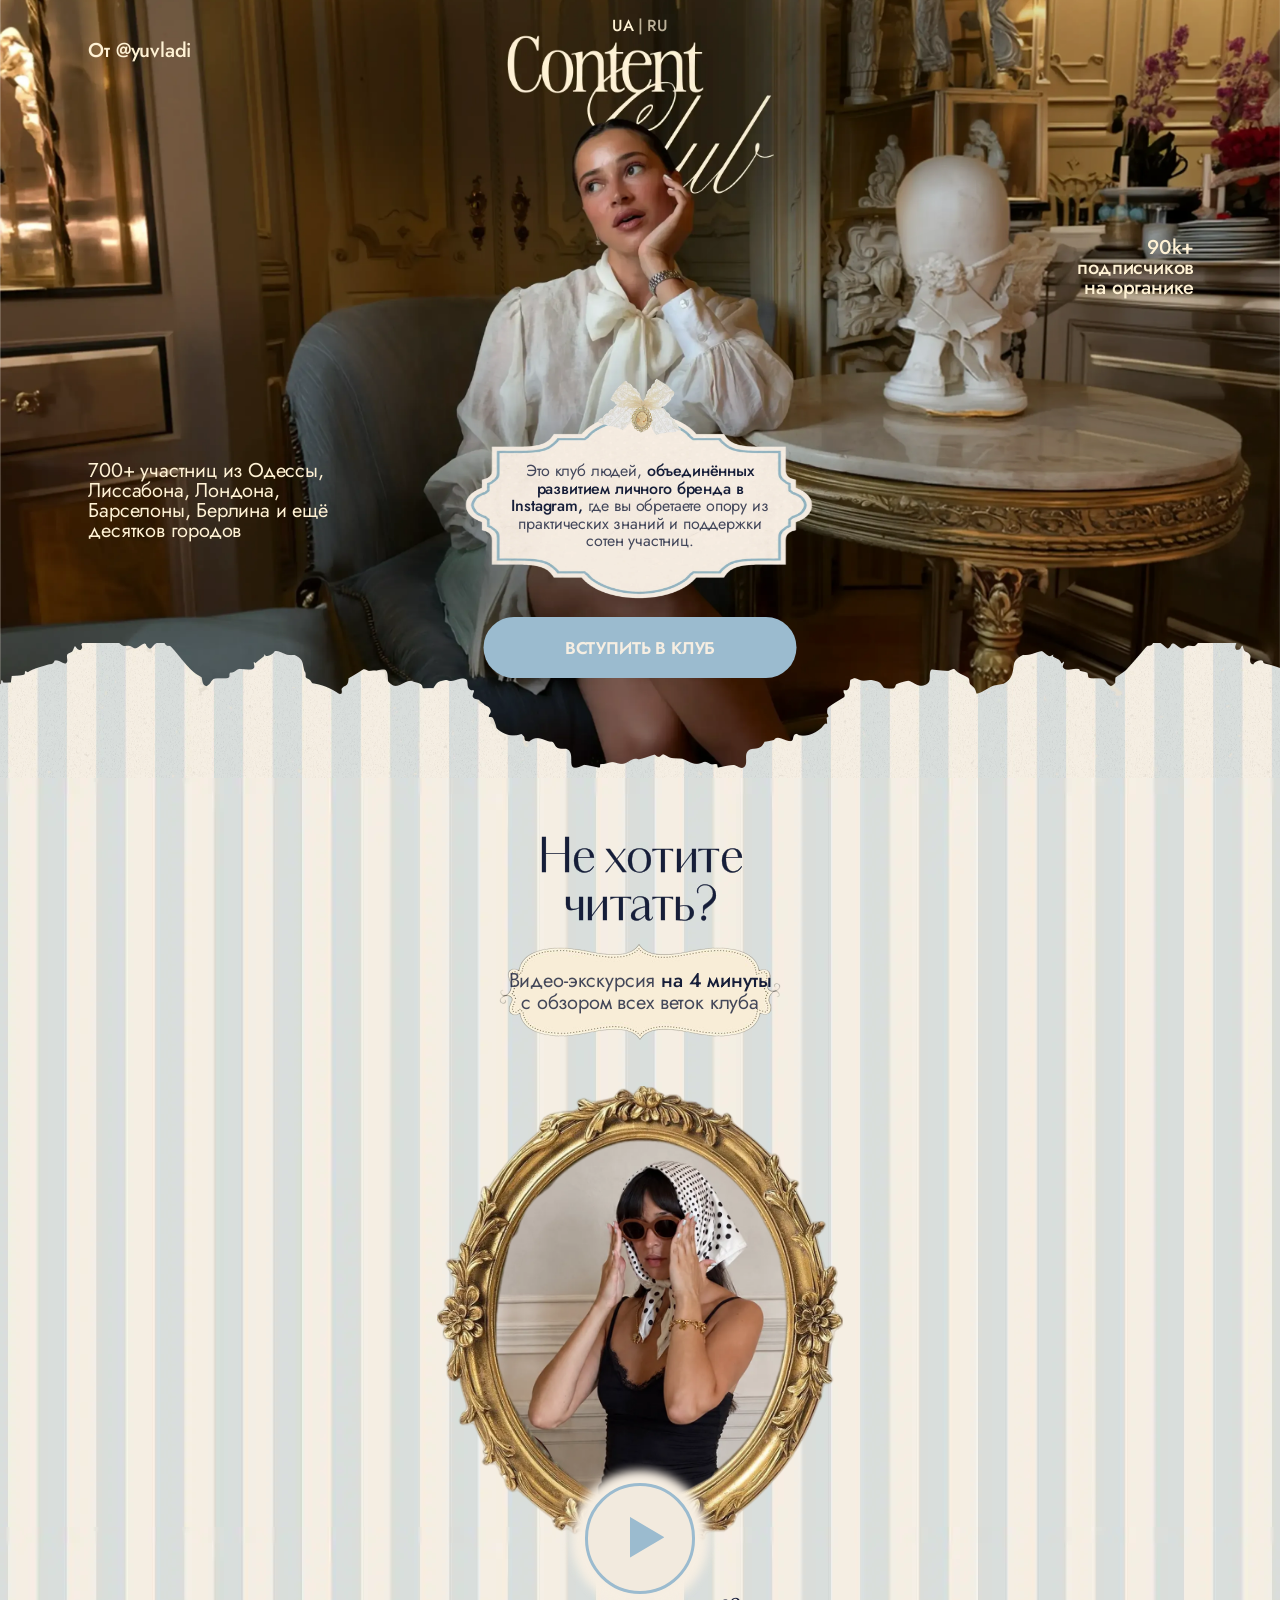
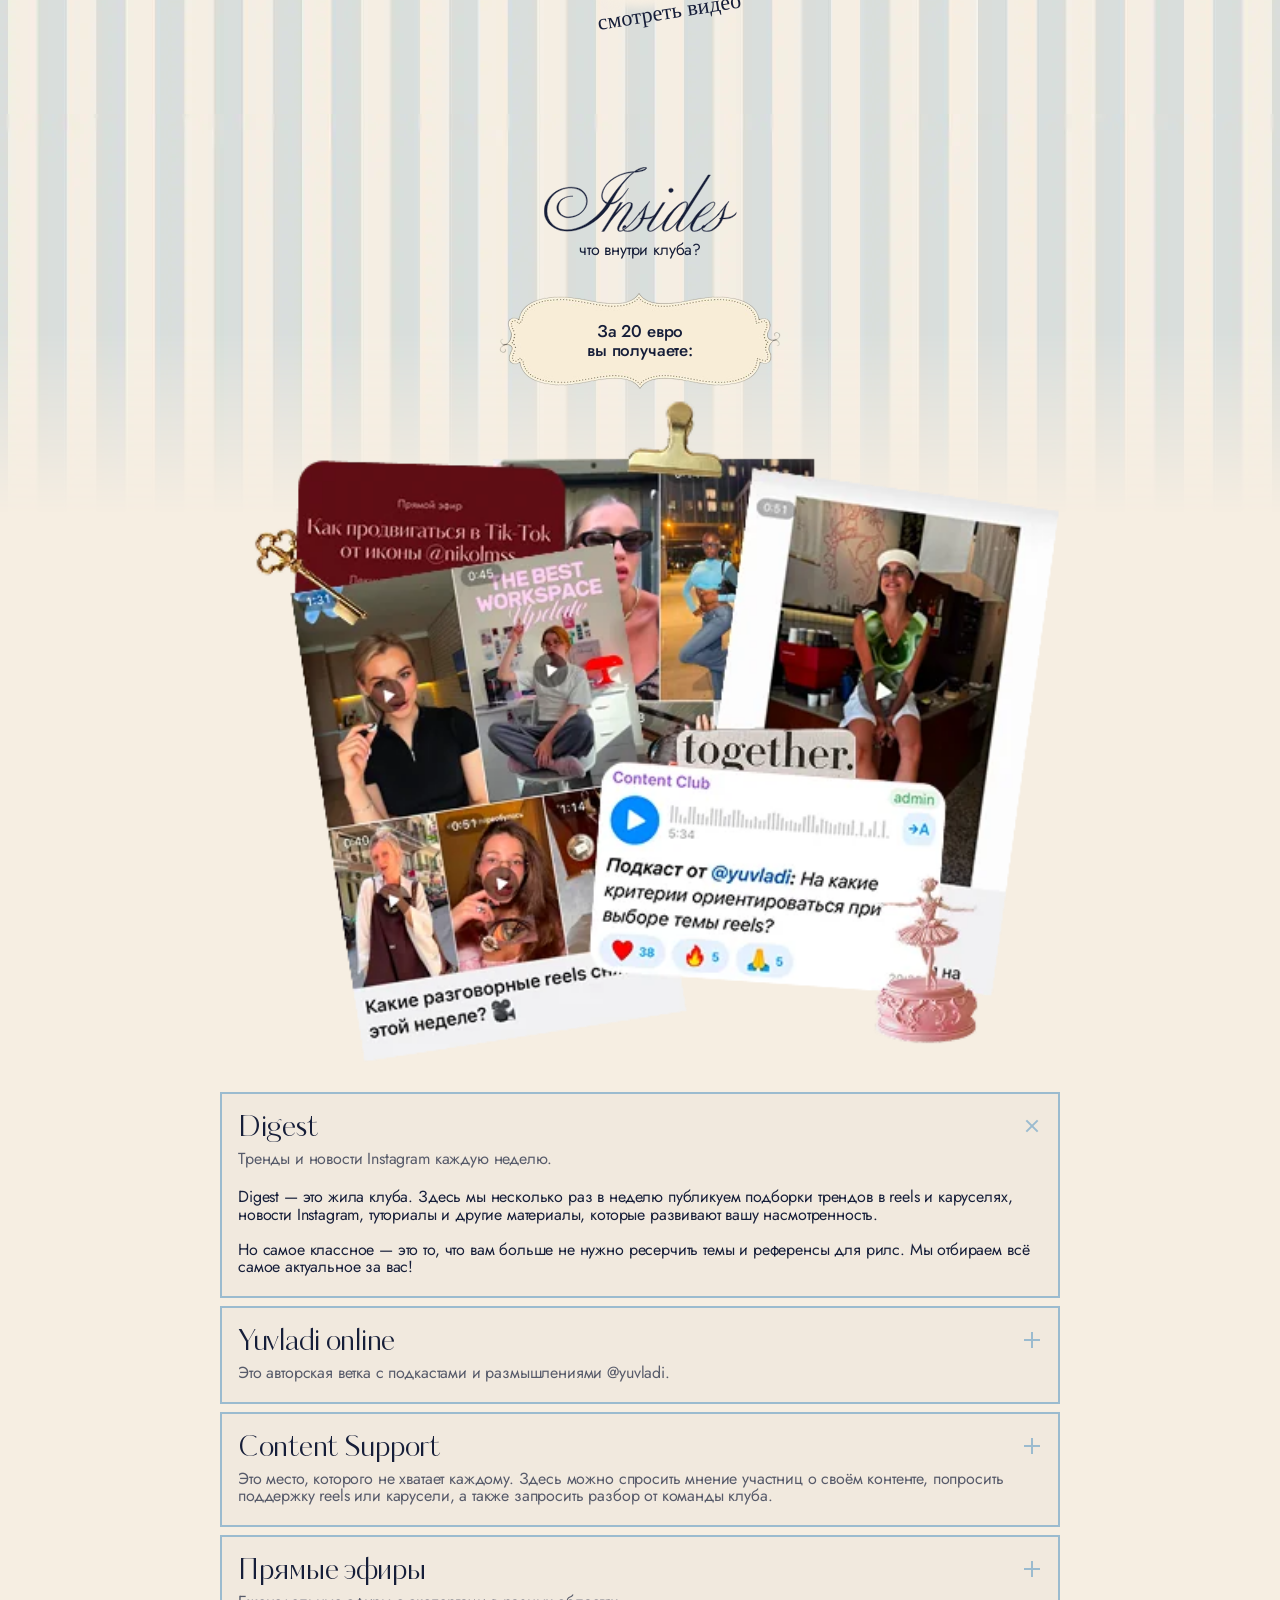
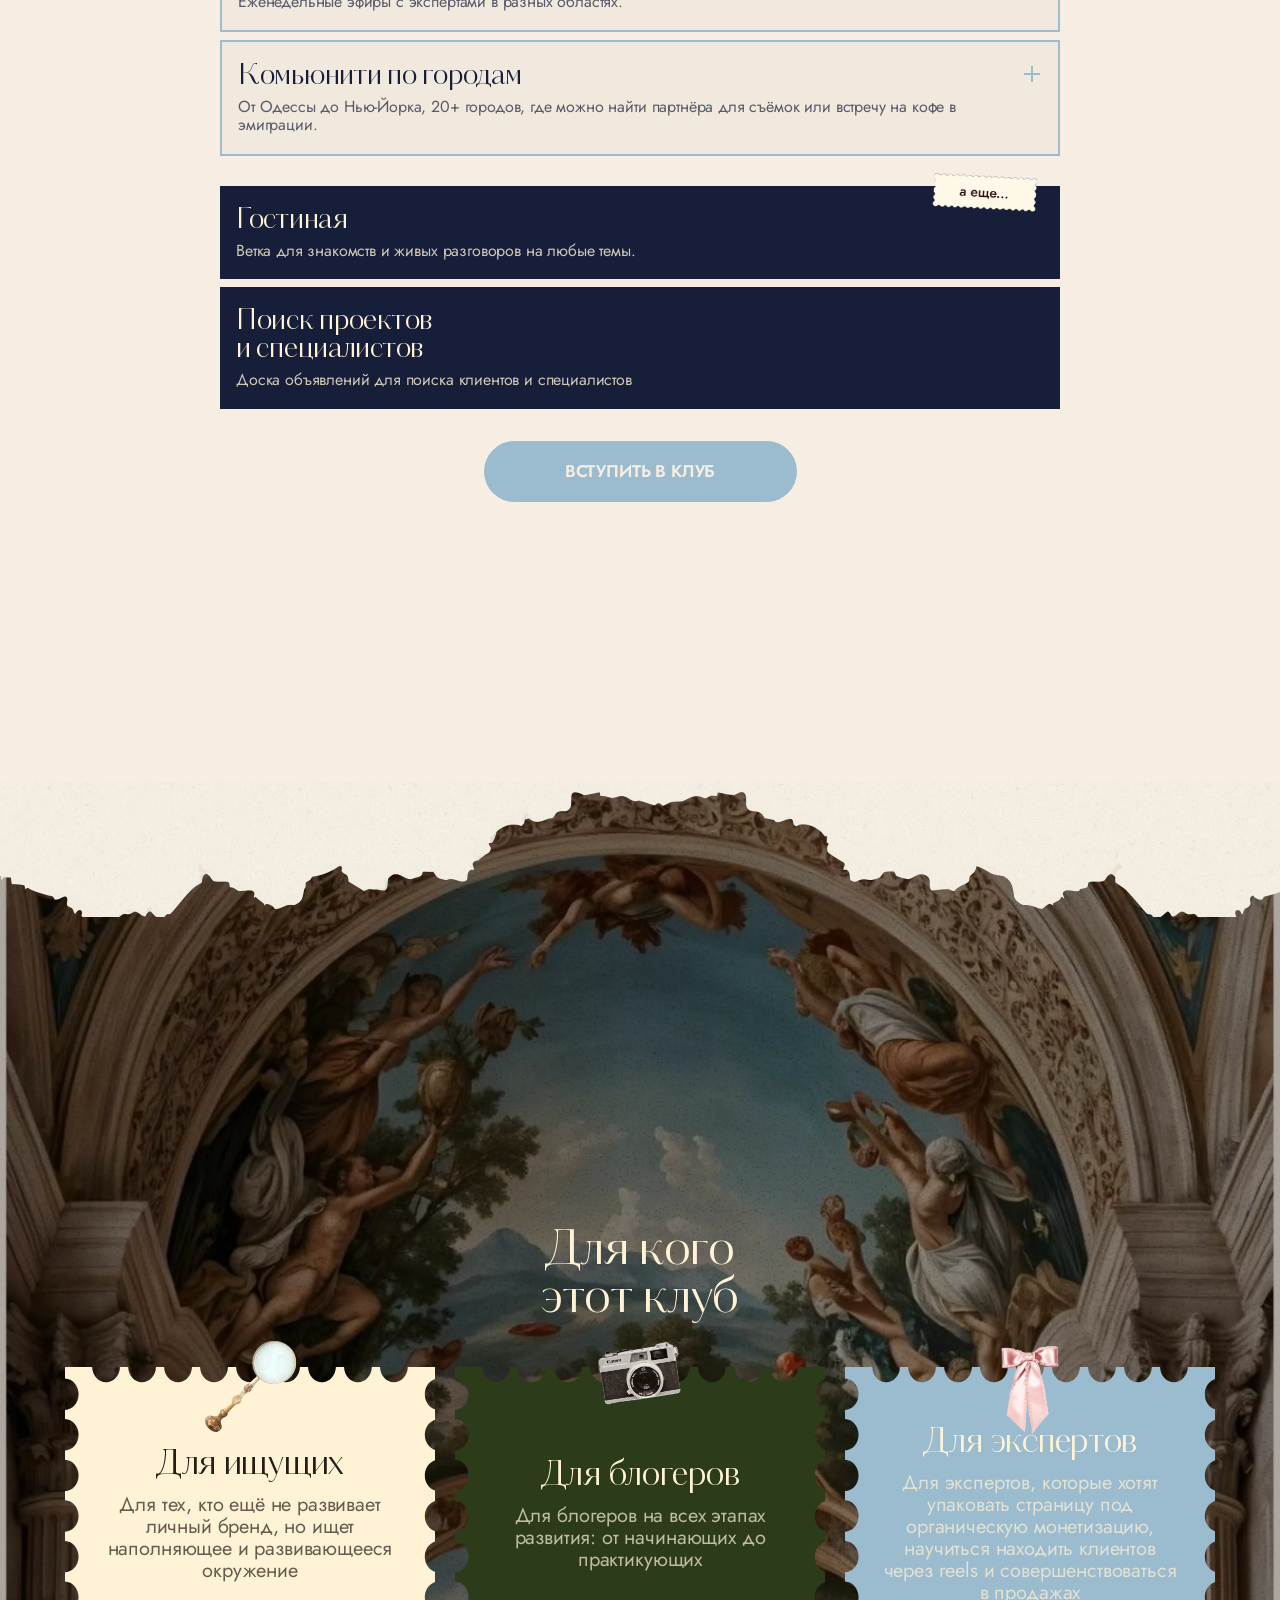
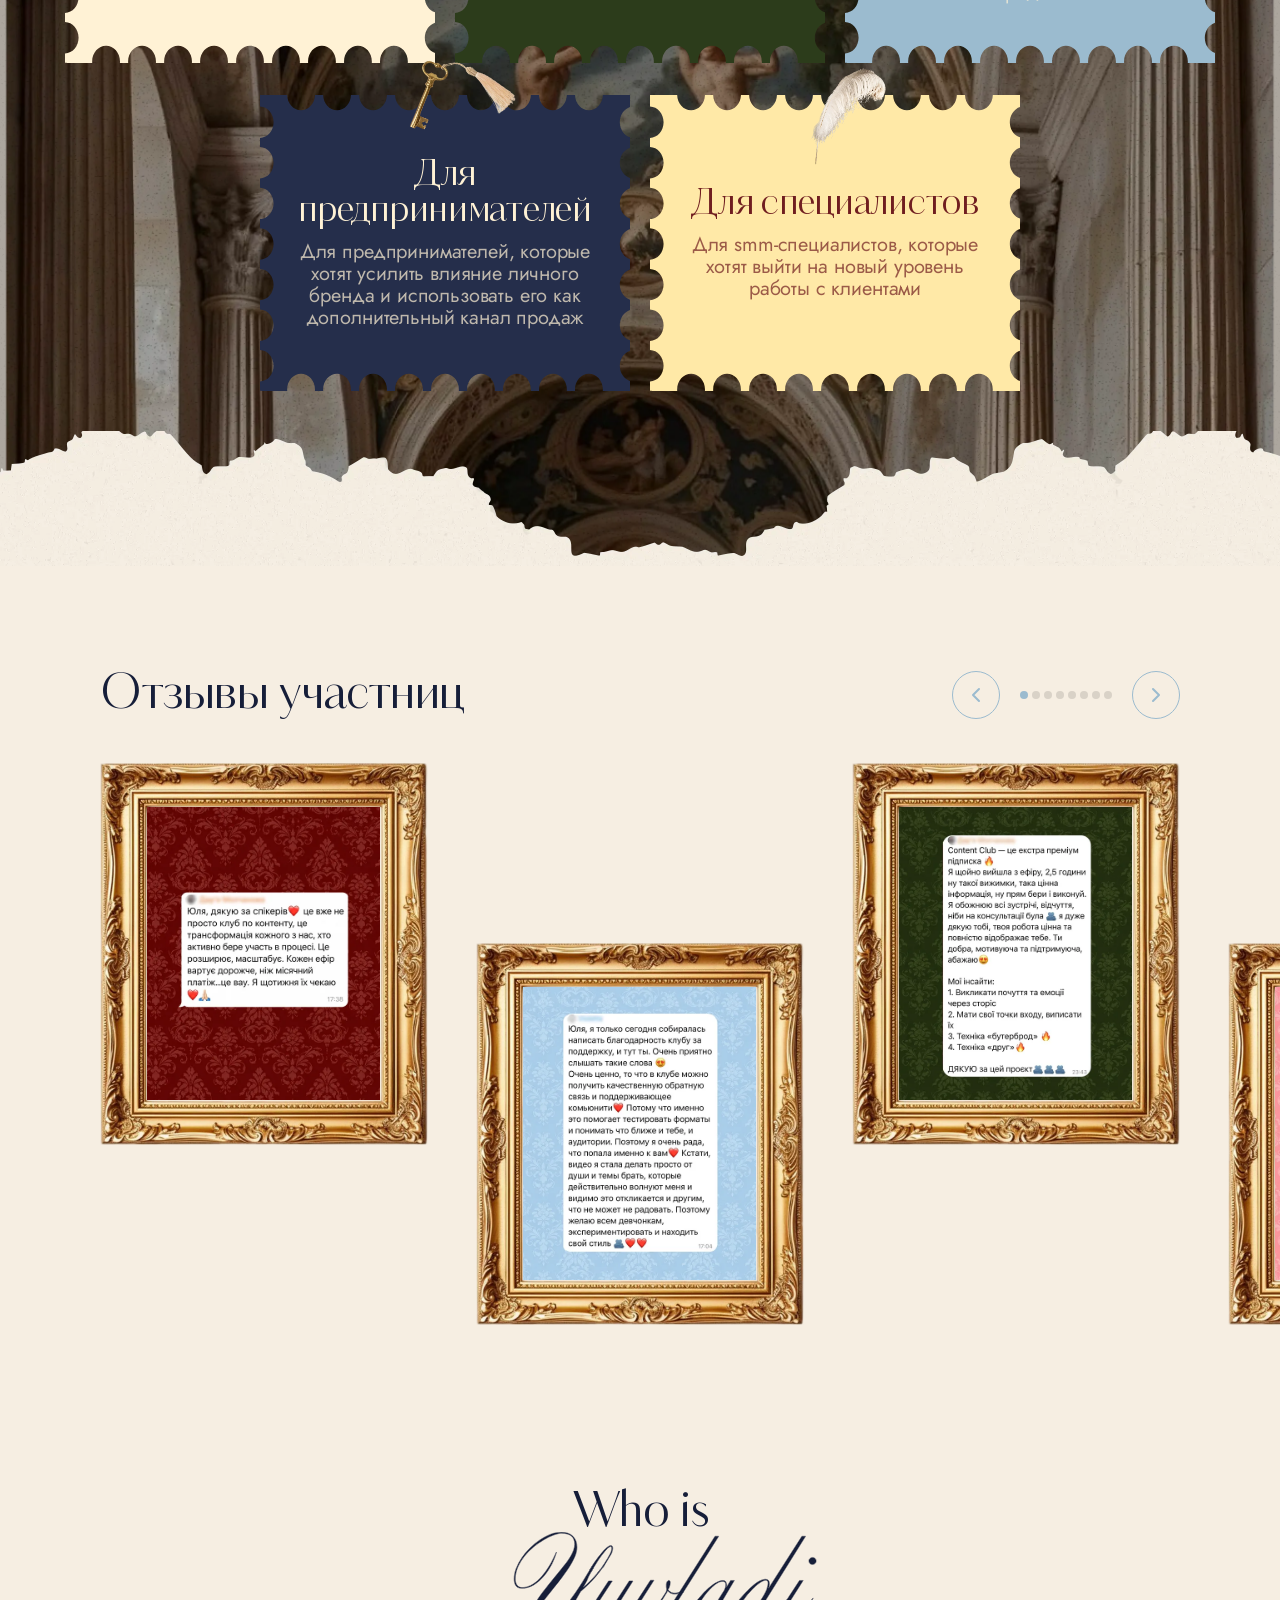
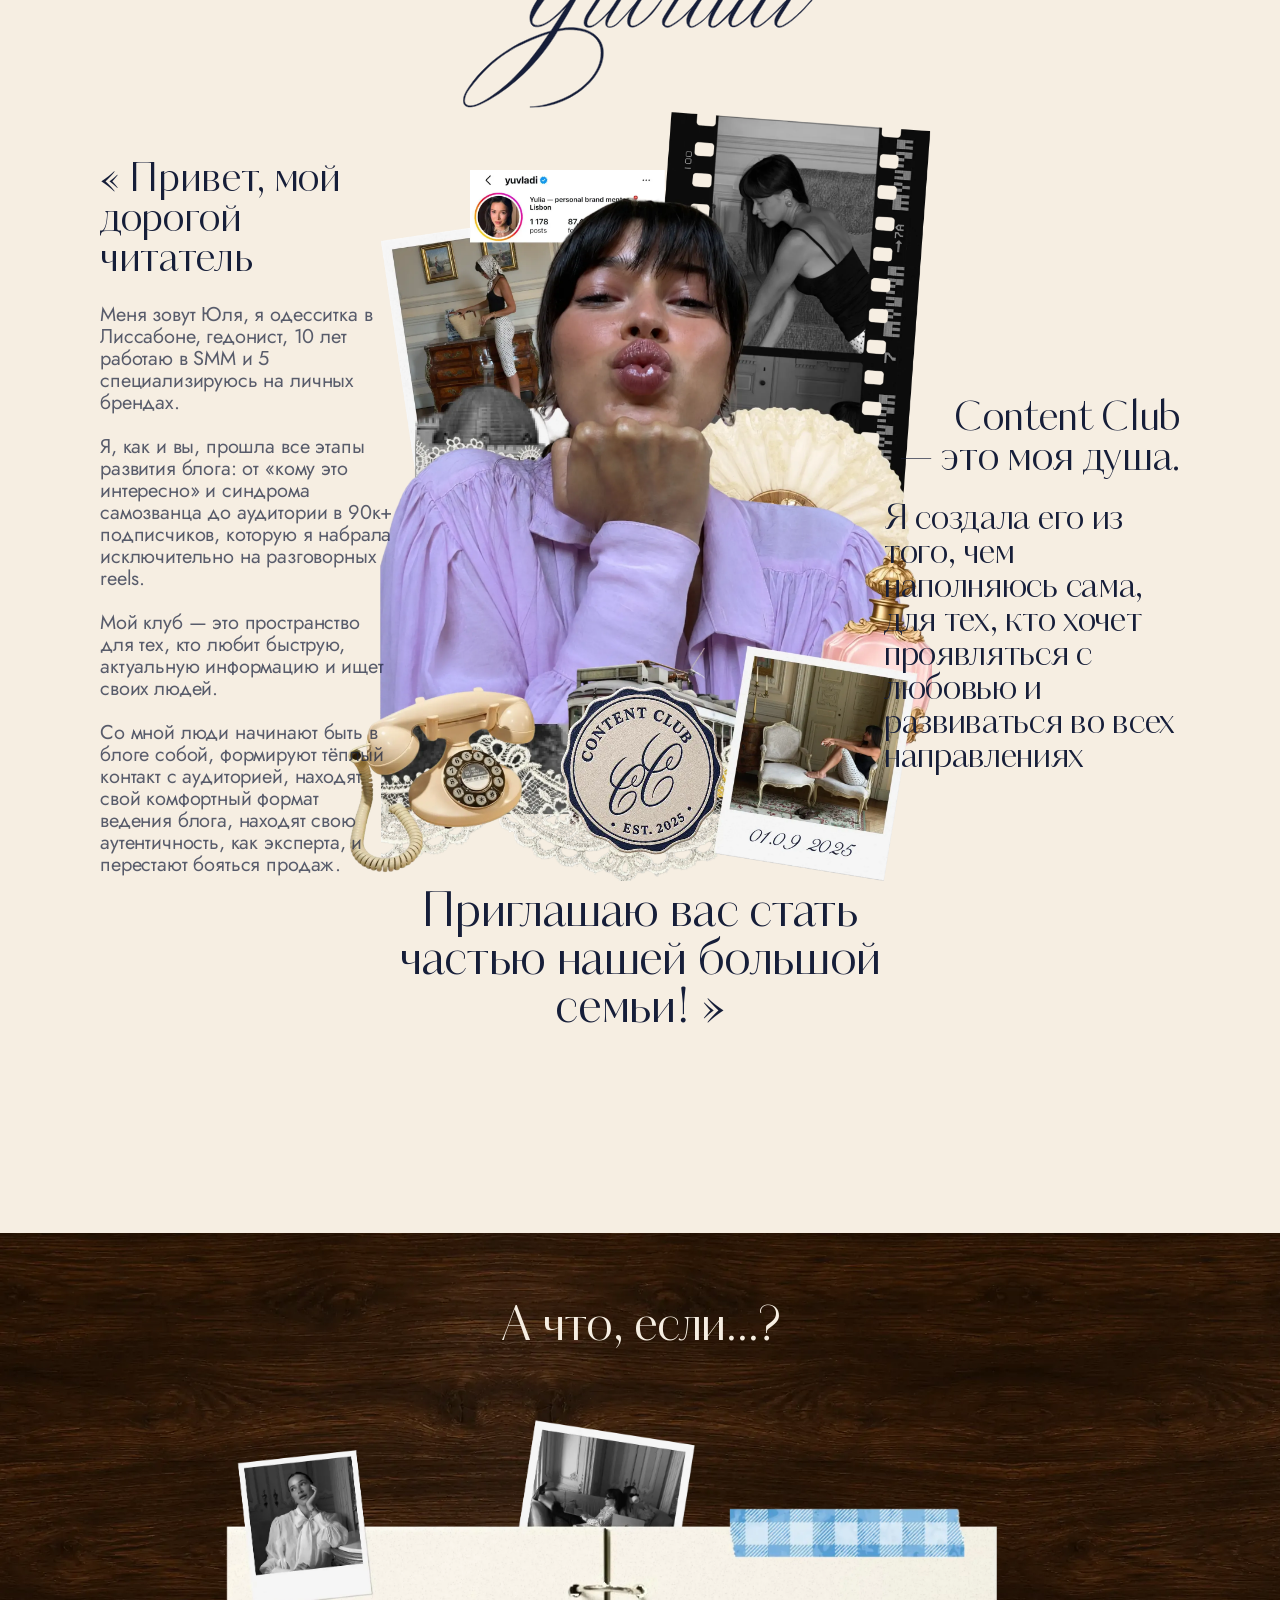
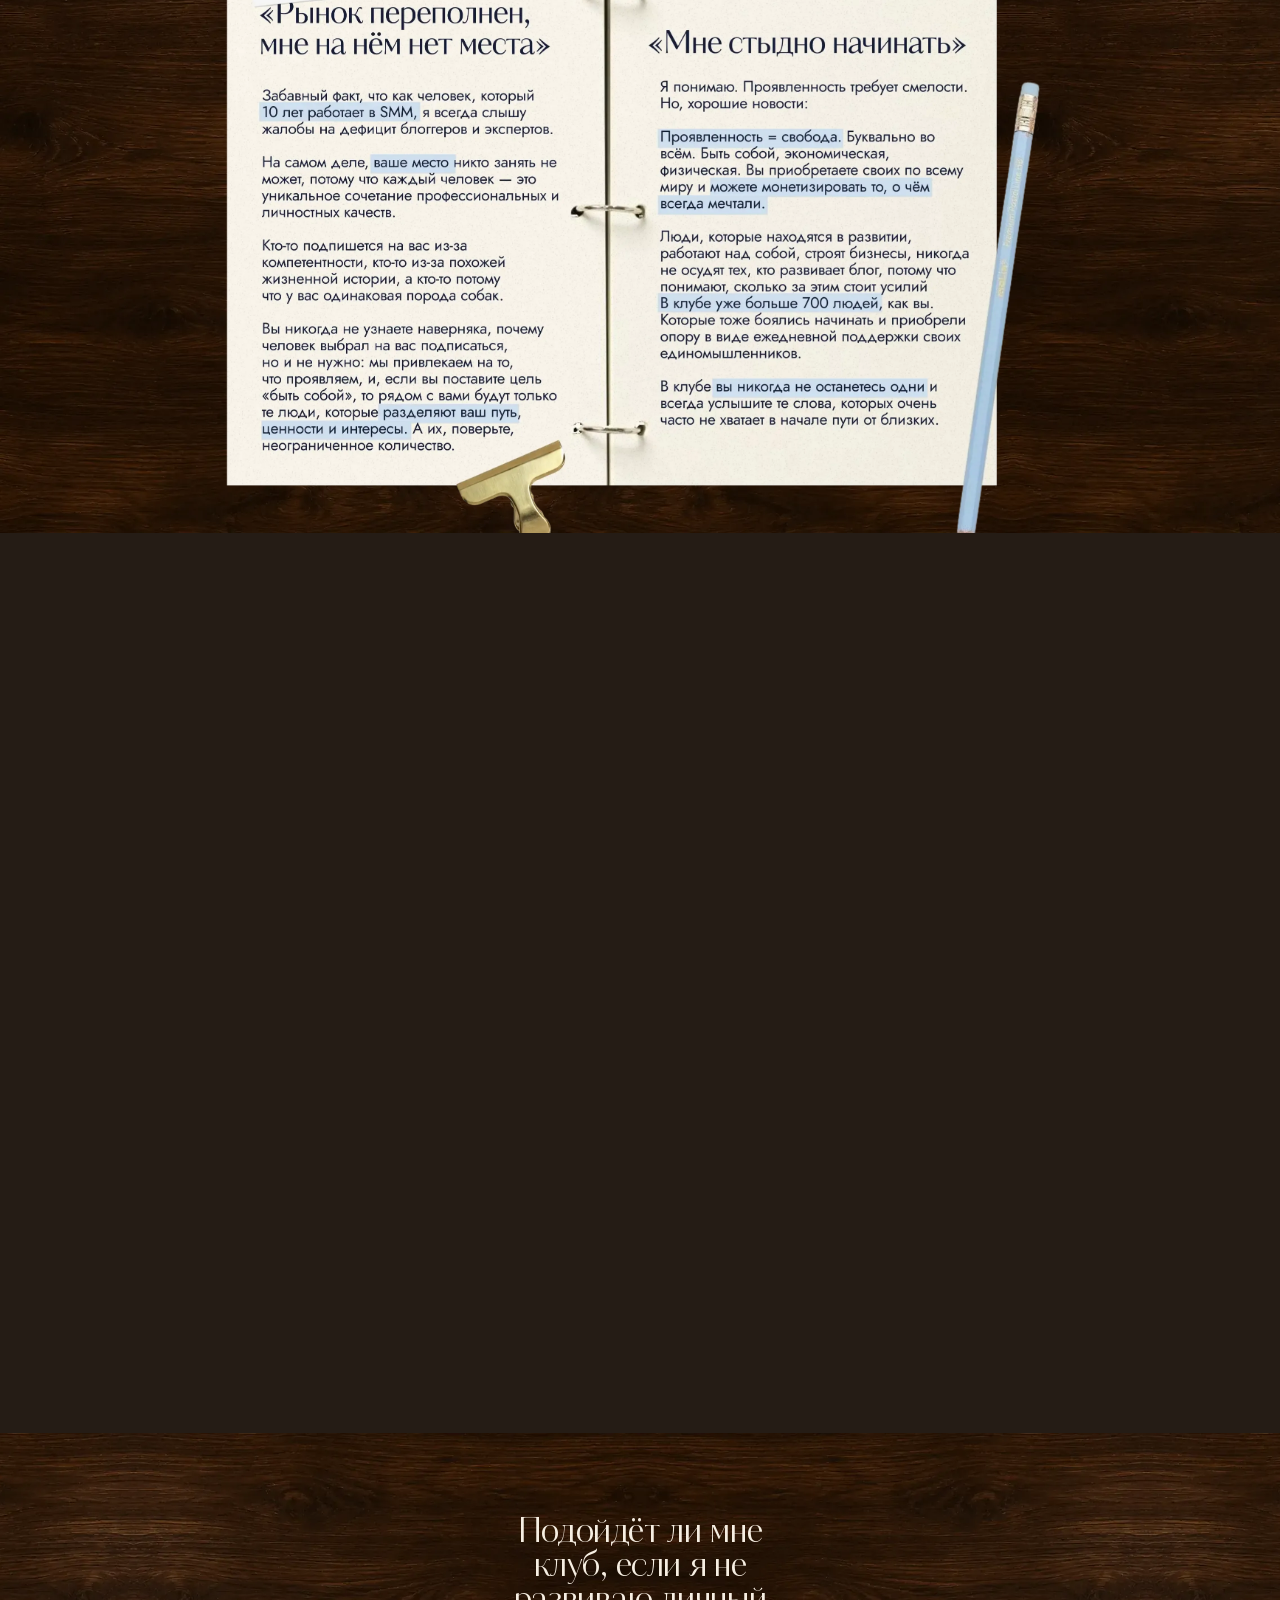
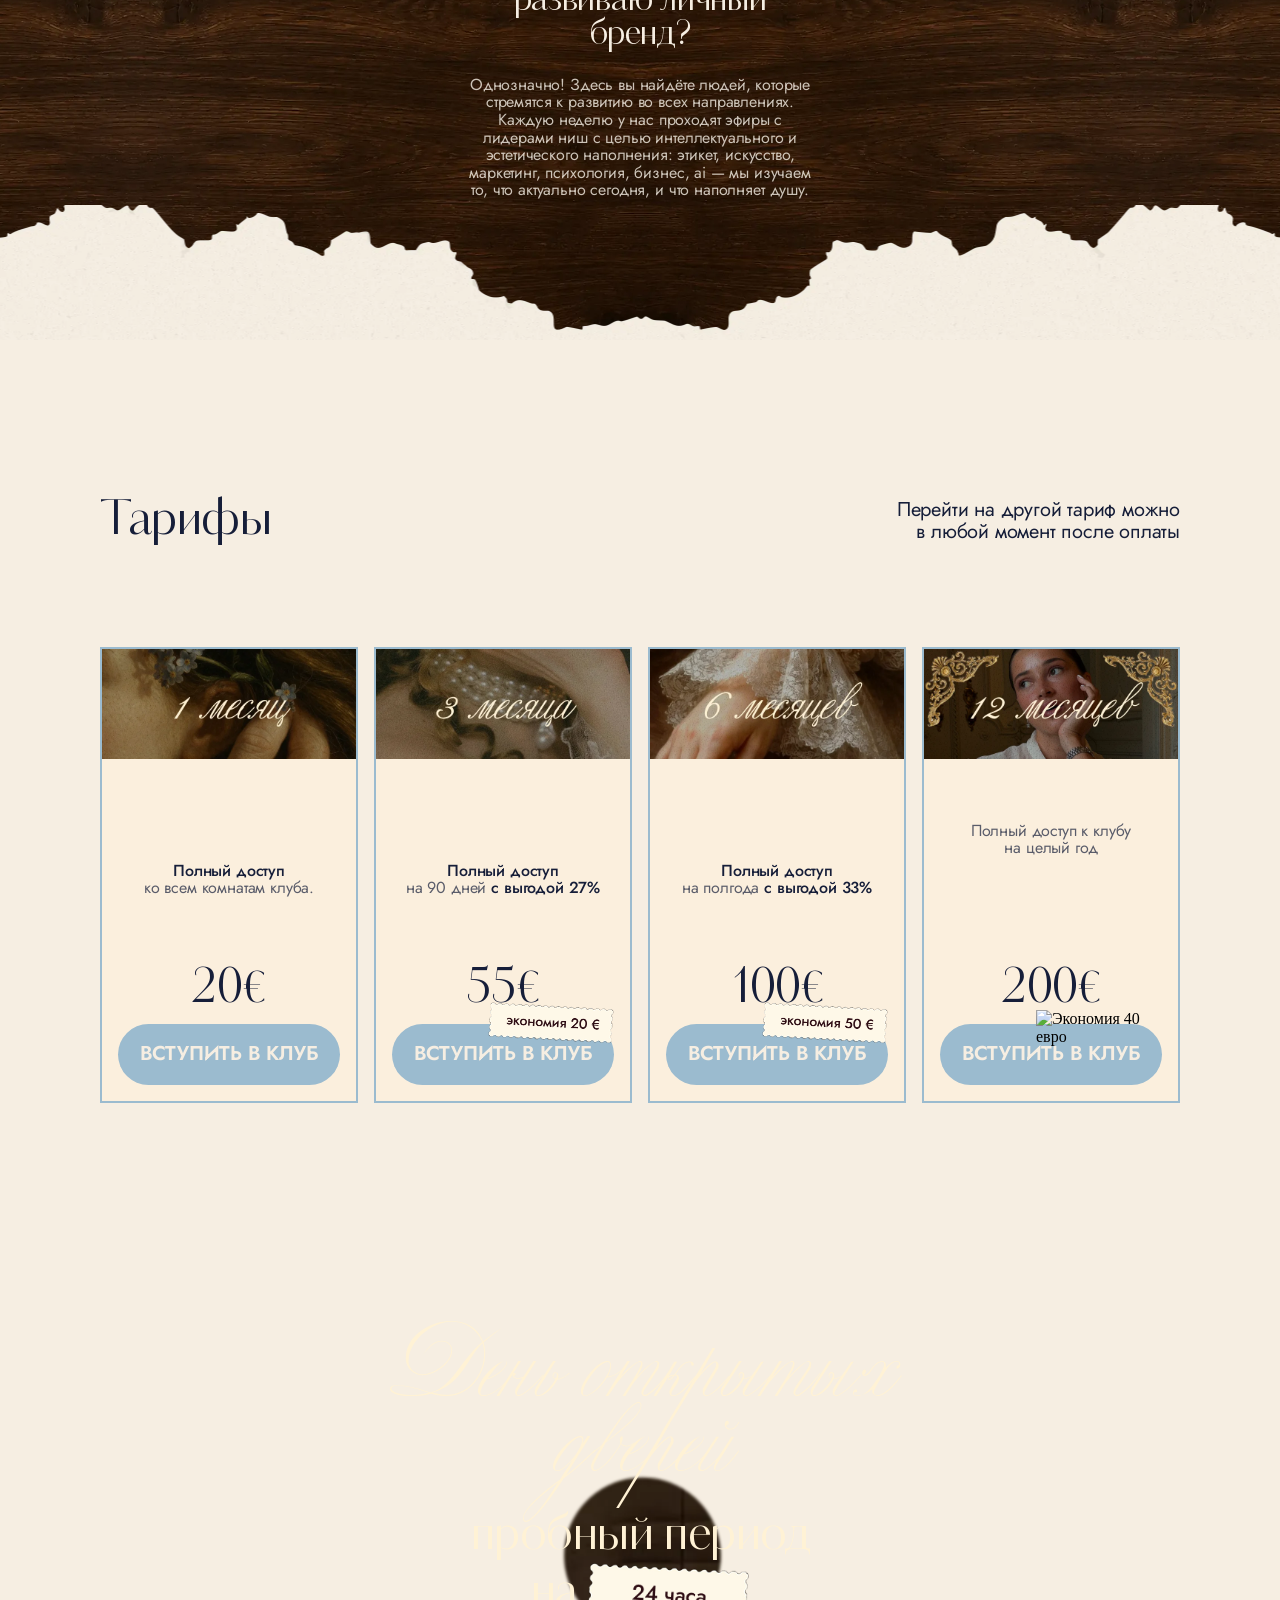
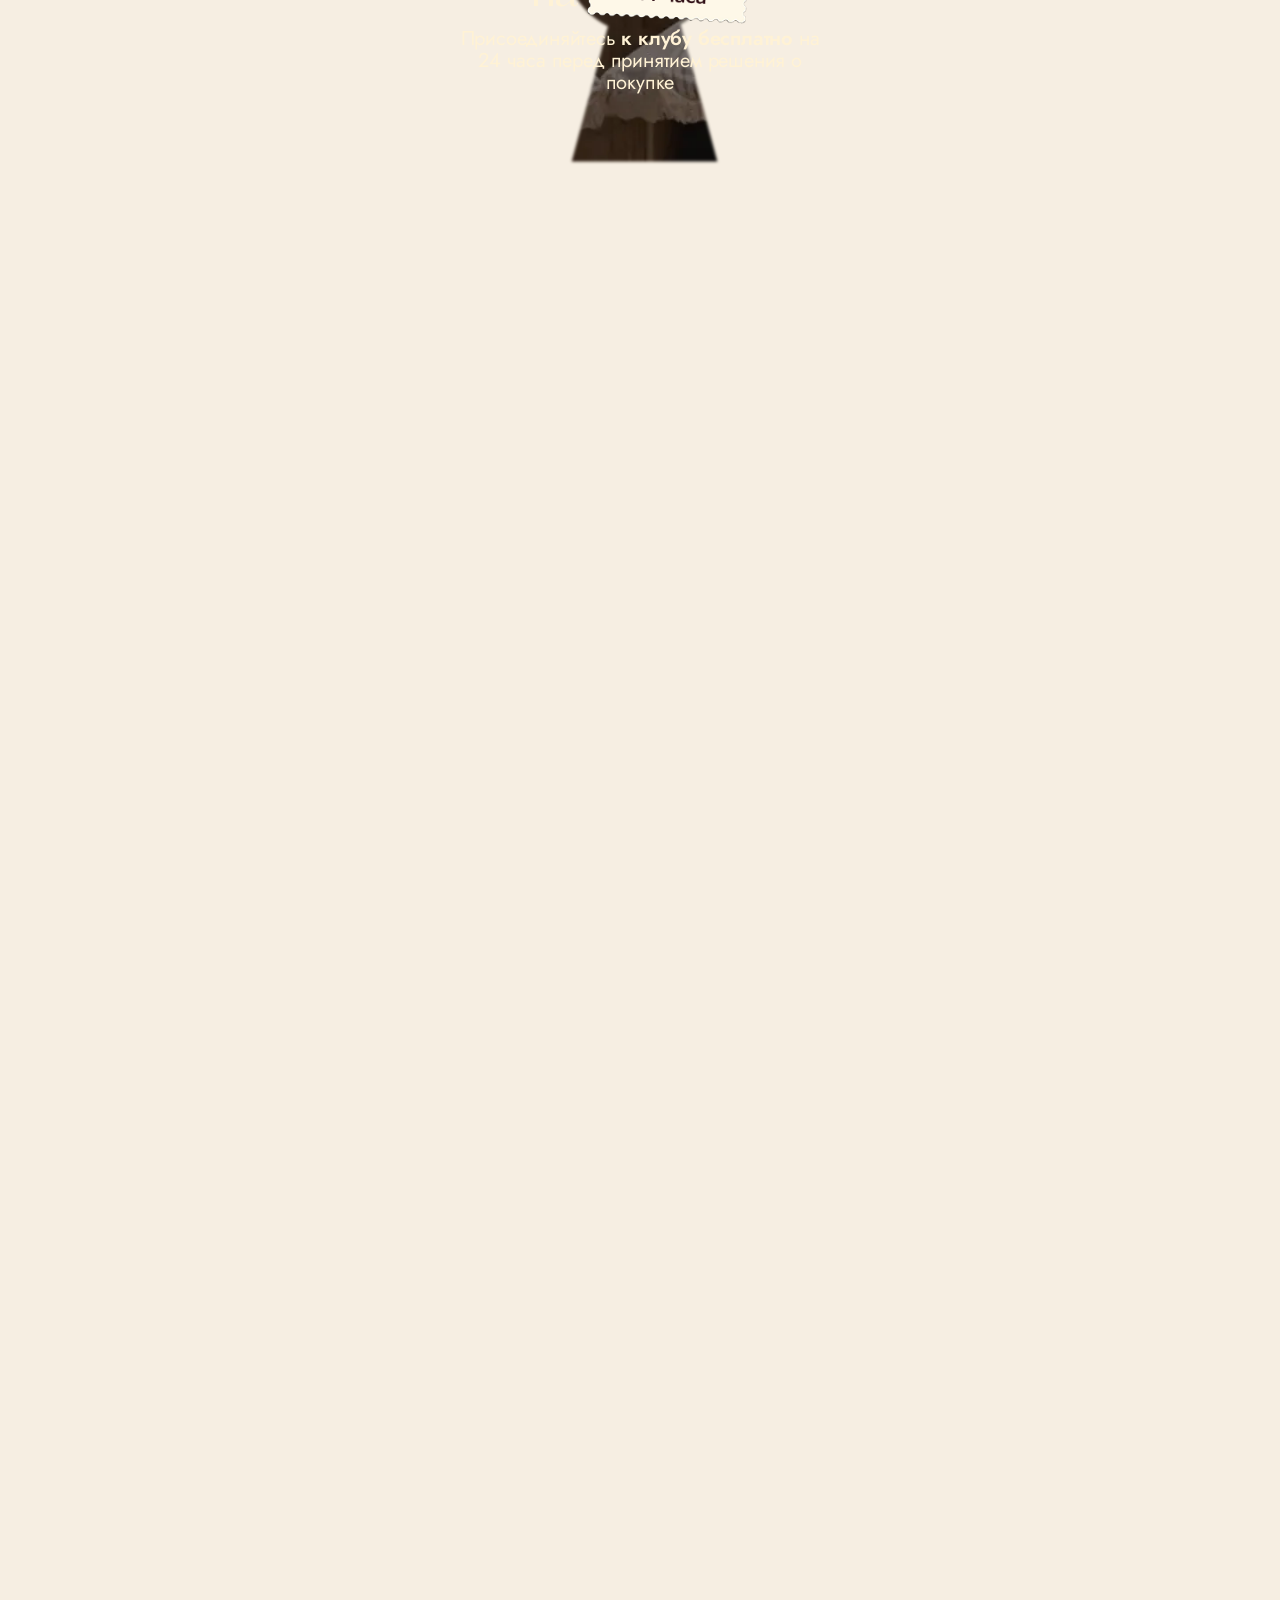
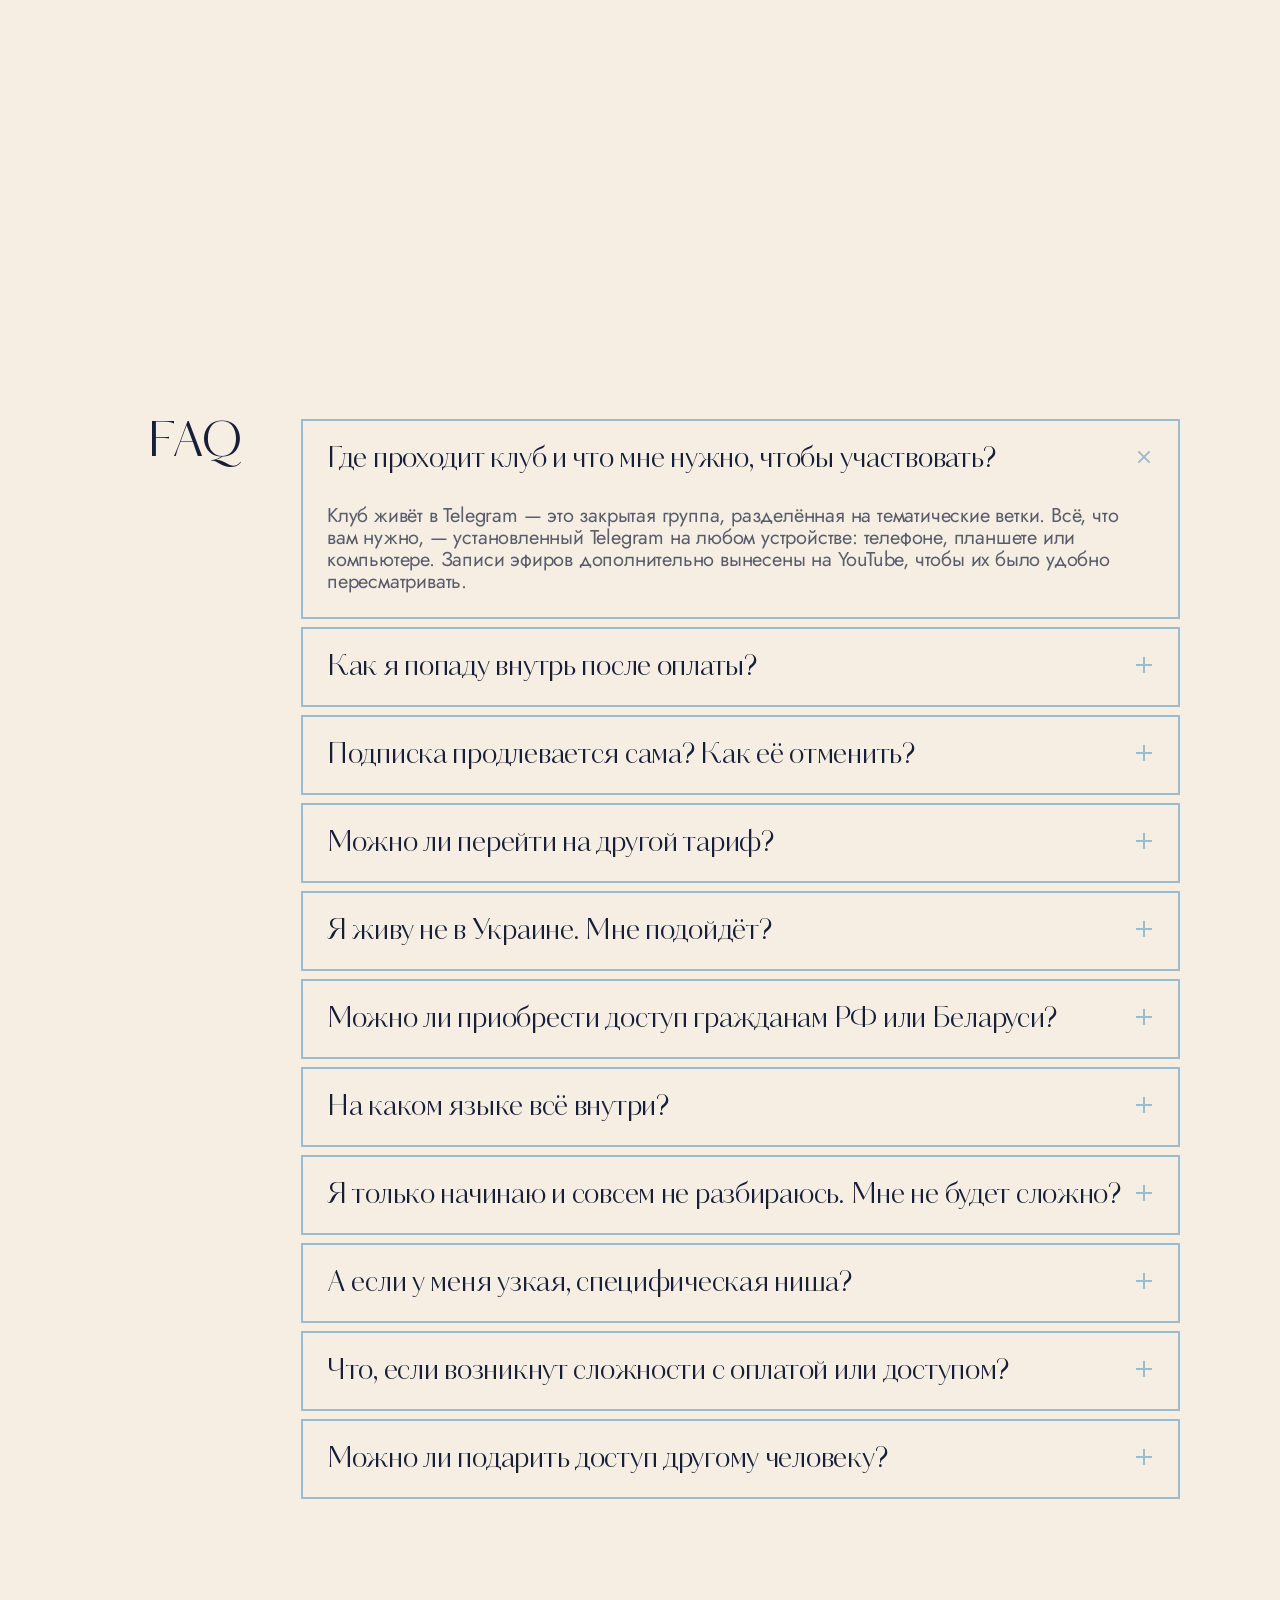
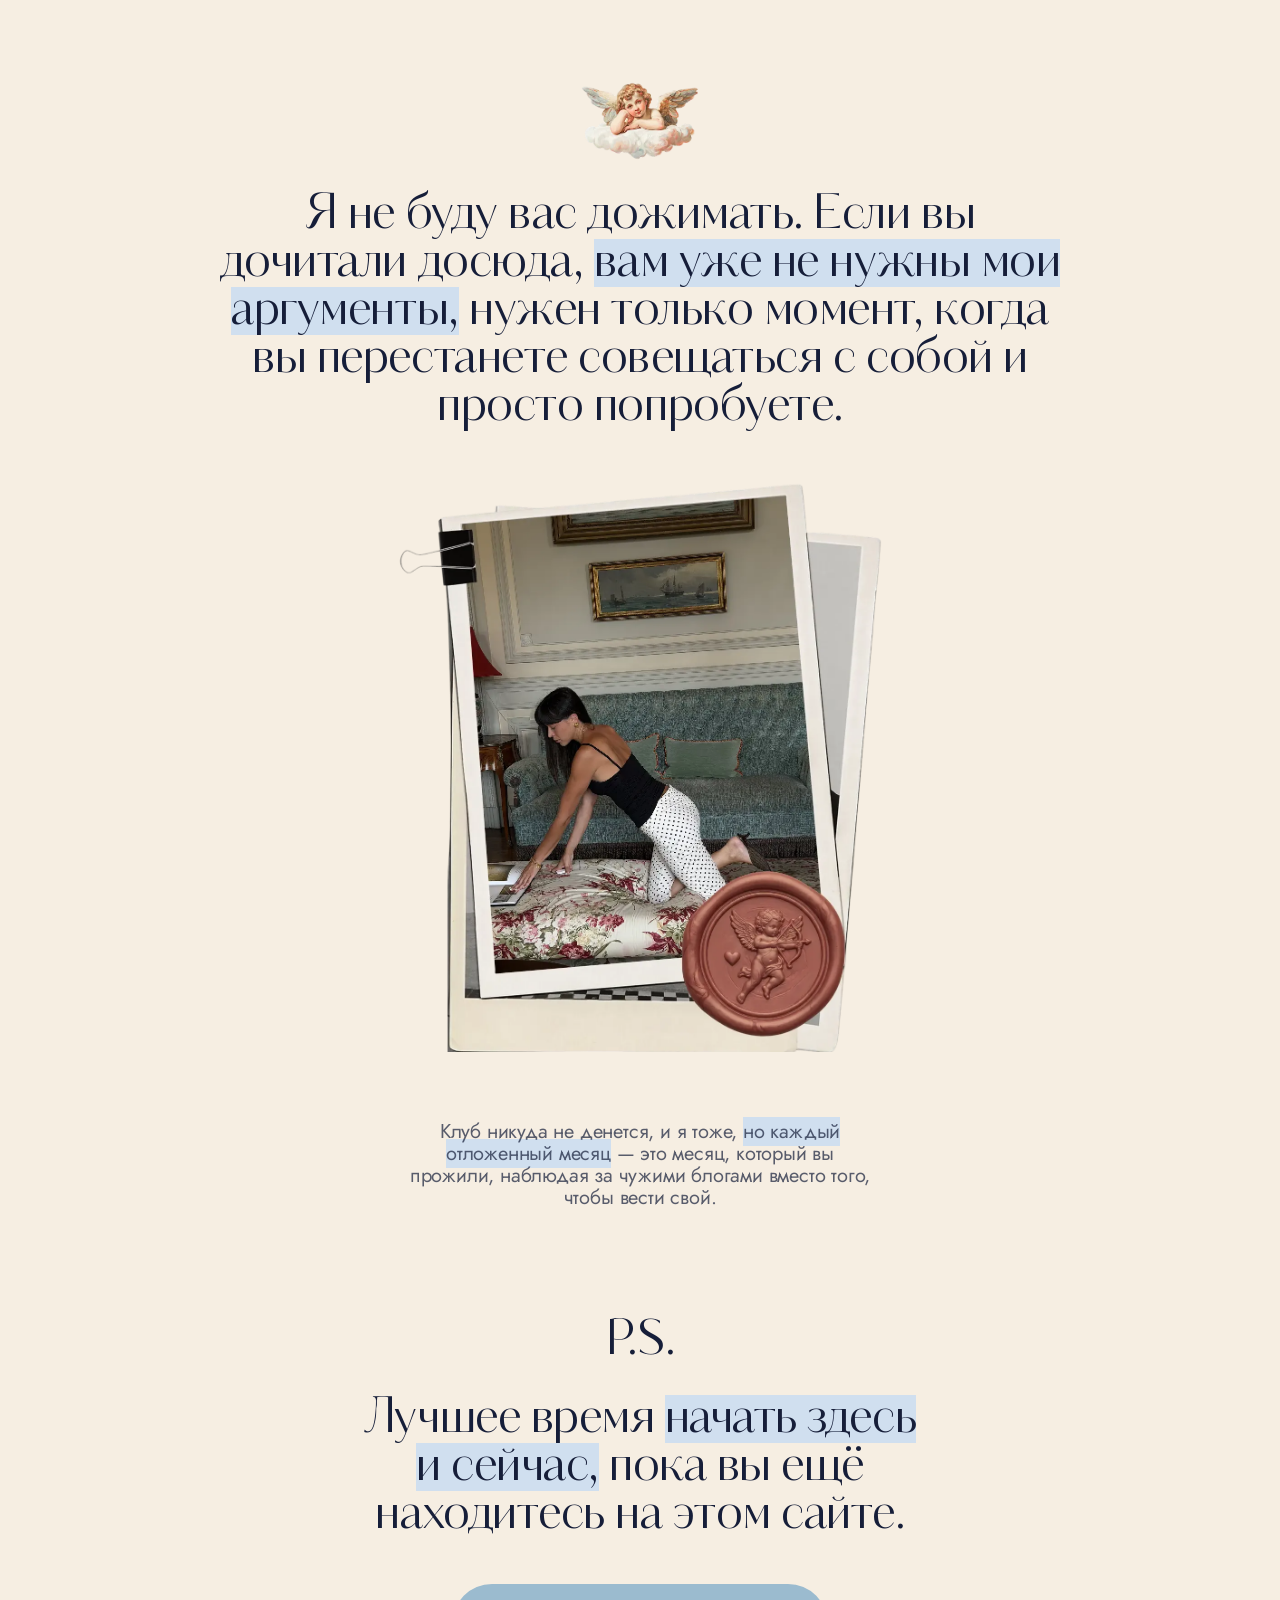
==== commit b012860d: "Cut page/video weight for Netlify bandwidth; fix mobile modal backdrop gap Bandwidth: add loading="l" ====
--- a/index.html
+++ b/index.html
@@ -2,6 +2,34 @@
 <html lang="ru">
 <head>
   <meta charset="UTF-8" />
+
+  <!-- Meta Pixel Code -->
+  <script>
+  !function(f,b,e,v,n,t,s)
+  {if(f.fbq)return;n=f.fbq=function(){n.callMethod?
+  n.callMethod.apply(n,arguments):n.queue.push(arguments)};
+  if(!f._fbq)f._fbq=n;n.push=n;n.loaded=!0;n.version='2.0';
+  n.queue=[];t=b.createElement(e);t.async=!0;
+  t.src=v;s=b.getElementsByTagName(e)[0];
+  s.parentNode.insertBefore(t,s)}(window, document,'script',
+  'https://connect.facebook.net/en_US/fbevents.js');
+  fbq('init', '1029980306332056');
+  fbq('track', 'PageView');
+  </script>
+  <noscript><img height="1" width="1" style="display:none"
+  src="https://www.facebook.com/tr?id=1029980306332056&ev=PageView&noscript=1"
+  /></noscript>
+  <!-- End Meta Pixel Code -->
+
+  <!-- Google tag (gtag.js) -->
+  <script async src="https://www.googletagmanager.com/gtag/js?id=G-LZFH7NNCCK"></script>
+  <script>
+    window.dataLayer = window.dataLayer || [];
+    function gtag(){dataLayer.push(arguments);}
+    gtag('js', new Date());
+
+    gtag('config', 'G-LZFH7NNCCK');
+  </script>
   <meta name="viewport" content="width=device-width, initial-scale=1.0" />
   <title>Content Club</title>
   <link rel="alternate" hreflang="ru" href="index.html" />
@@ -31,15 +59,16 @@
   <link rel="stylesheet" href="css/components/closing-cta.css" />
   <link rel="stylesheet" href="css/components/footer.css" />
   <noscript><style>.club-contents__icon,.accordion-item,.club-card,.pricing__card,.faq-item,.closing-cta__angel,.closing-cta__collage,.closing-cta__cta,.site-footer__hand,.keyhole-bonus__badge,.keyhole-bonus__cta{opacity:1!important;clip-path:none!important;transform:none!important;}.audience-fit__chandelier,.founder-intro__logo{opacity:1!important;clip-path:none!important;transform:translateX(-50%)!important;}.founder-intro__collage{opacity:1!important;transform:translateX(-50%)!important;}.keyhole-bonus__cta{transform:translateX(-50%)!important;}</style></noscript>
+  <link rel="stylesheet" href="css/components/cookie-banner.css" />
 </head>
 <body>
   <header class="visually-hidden"><h1>Content Club</h1></header>
 
   <section class="hero" aria-label="Приветствие">
-    <img class="hero__bg" src="images/фон Юля.webp" alt="Основательница Content Club в винтажном интерьере с золотой лепниной" />
-
-    <img class="hero__dove hero__dove--left" src="images/hero-dove.png" alt="" aria-hidden="true" />
-    <img class="hero__dove hero__dove--right" src="images/hero-dove.png" alt="" aria-hidden="true" />
+    <img loading="eager" class="hero__bg" src="images/фон Юля.webp" alt="Основательница Content Club в винтажном интерьере с золотой лепниной" />
+
+    <img loading="lazy" class="hero__dove hero__dove--left" src="images/hero-dove.webp" alt="" aria-hidden="true" />
+    <img loading="lazy" class="hero__dove hero__dove--right" src="images/hero-dove.webp" alt="" aria-hidden="true" />
 
     <nav class="hero__lang-switch" aria-label="Выбор языка">
       <a href="index-ua.html">UA</a>
@@ -55,12 +84,12 @@
     <div class="hero__stack">
       <div class="hero__collage">
         <div class="hero__card">
-          <img class="hero__photo hero__photo--tag" src="images/hero-photo-1.webp" alt="" />
+          <img loading="lazy" class="hero__photo hero__photo--tag" src="images/hero-photo-1.webp" alt="" />
           <p class="hero__description">
             Это клуб людей, <strong>объединённых развитием личного бренда в Instagram,</strong> где вы обретаете опору из практических знаний и поддержки сотен участниц.
           </p>
         </div>
-        <img class="hero__photo hero__photo--pin" src="images/hero-photo-2.webp" alt="" />
+        <img loading="lazy" class="hero__photo hero__photo--pin" src="images/hero-photo-2.webp" alt="" />
       </div>
 
       <a class="btn-cta hero__cta" href="#pricing">Вступить в клуб</a>
@@ -68,7 +97,7 @@
 
     <p class="hero__social-proof">700+ участниц из Одессы, Лиссабона, Лондона, Барселоны, Берлина и ещё десятков городов</p>
 
-    <img class="hero__torn-edge" src="images/край 1.webp" alt="" />
+    <img loading="lazy" class="hero__torn-edge" src="images/край 1.webp" alt="" />
   </section>
 
   <section class="video-teaser" aria-label="Видео-экскурсия по клубу">
@@ -78,14 +107,14 @@
       <div class="video-teaser__content">
         <h2 class="video-teaser__heading">Не хотите<br />читать?</h2>
         <div class="video-teaser__description-wrap">
-          <img class="video-teaser__description-badge" src="images/image 63345919.png" alt="" aria-hidden="true" />
-          <p class="video-teaser__description">Видео-экскурсия <strong>на 5 минут</strong> с обзором всех веток клуба</p>
+          <img loading="lazy" class="video-teaser__description-badge" src="images/image 63345919.png" alt="" aria-hidden="true" />
+          <p class="video-teaser__description">Видео-экскурсия <strong>на 4 минуты</strong> с обзором всех веток клуба</p>
         </div>
       </div>
 
       <button class="video-teaser__watch" type="button">
-        <img class="video-teaser__photo" src="images/photo.webp" alt="" />
-        <img class="video-teaser__frame" src="images/photo-frame-mask.webp" alt="" />
+        <img loading="lazy" class="video-teaser__photo" src="images/photo.webp" alt="" />
+        <img loading="lazy" class="video-teaser__frame" src="images/photo-frame-mask.webp" alt="" />
         <span class="video-teaser__play-glow" aria-hidden="true"></span>
         <span class="video-teaser__play-circle" aria-hidden="true"></span>
         <span class="video-teaser__play-triangle" aria-hidden="true"></span>
@@ -98,17 +127,17 @@
     <div class="club-contents__bg" aria-hidden="true"></div>
 
     <div class="club-contents__intro">
-      <img class="club-contents__icon" src="images/icon-whats-inside.svg" alt="Insides" />
+      <img loading="lazy" class="club-contents__icon" src="images/icon-whats-inside.svg" alt="Insides" />
       <p class="club-contents__icon-caption">что внутри клуба?</p>
     </div>
 
     <div class="club-contents__offer-wrap">
-      <img class="club-contents__offer-badge" src="images/image 63345919.png" alt="" aria-hidden="true" />
+      <img loading="lazy" class="club-contents__offer-badge" src="images/image 63345919.png" alt="" aria-hidden="true" />
       <p class="club-contents__offer">За 20 евро<br />вы получаете:</p>
     </div>
 
     <div class="club-contents__list">
-      <img class="club-contents__photo-collage" src="images/Frame 1484578932.png" alt="Коллаж из фото участниц клуба" />
+      <img loading="lazy" class="club-contents__photo-collage" src="images/Frame 1484578932.webp" alt="Коллаж из фото участниц клуба" />
 
       <div class="accordion-group">
         <details class="accordion-item" name="room-accordion" open>
@@ -181,7 +210,7 @@
 
       <div class="club-cards">
         <div class="club-card">
-          <img class="club-card__sticker" src="images/content-group.webp" alt="" aria-hidden="true" />
+          <img loading="lazy" class="club-card__sticker" src="images/content-group.webp" alt="" aria-hidden="true" />
           <h3 class="club-card__title">Гостиная</h3>
           <p class="club-card__description">Ветка для знакомств и живых разговоров на любые темы.</p>
         </div>
@@ -199,46 +228,46 @@
   <section class="audience-fit" aria-label="Для кого этот клуб">
     <div class="audience-fit__pin">
       <div class="audience-fit__photo-wrap">
-        <img class="audience-fit__torn-edge audience-fit__torn-edge--top" src="images/край 2.webp" alt="" aria-hidden="true" />
-        <img class="audience-fit__bg" src="images/decorative-blur-background-1.webp" alt="" aria-hidden="true" />
-        <img class="audience-fit__torn-edge audience-fit__torn-edge--bottom" src="images/край 2.webp" alt="" aria-hidden="true" />
-      </div>
-      <img class="audience-fit__chandelier" src="images/Group 21.webp" alt="" />
+        <img loading="lazy" class="audience-fit__torn-edge audience-fit__torn-edge--top" src="images/край 2.webp" alt="" aria-hidden="true" />
+        <img loading="lazy" class="audience-fit__bg" src="images/decorative-blur-background-1.webp" alt="" aria-hidden="true" />
+        <img loading="lazy" class="audience-fit__torn-edge audience-fit__torn-edge--bottom" src="images/край 2.webp" alt="" aria-hidden="true" />
+      </div>
+      <img loading="lazy" class="audience-fit__chandelier" src="images/Group 21.webp" alt="" />
       <h2 class="audience-fit__heading">Для кого<br />этот клуб</h2>
     </div>
 
     <div class="audience-fit__stack">
       <article class="audience-card audience-card--seekers">
-        <img class="audience-card__shape" src="images/card-shape-seekers.svg" alt="" aria-hidden="true" />
-        <img class="audience-card__icon" src="images/audience-icon-seekers.webp" alt="" />
+        <img loading="lazy" class="audience-card__shape" src="images/card-shape-seekers.svg" alt="" aria-hidden="true" />
+        <img loading="lazy" class="audience-card__icon" src="images/audience-icon-seekers.webp" alt="" />
         <h3 class="audience-card__title">Для ищущих</h3>
         <p class="audience-card__text">Для тех, кто ещё не развивает личный бренд, но ищет наполняющее и развивающееся окружение</p>
       </article>
 
       <article class="audience-card audience-card--bloggers">
-        <img class="audience-card__shape" src="images/card-shape-bloggers.svg" alt="" aria-hidden="true" />
-        <img class="audience-card__icon" src="images/audience-icon-bloggers.webp" alt="" />
+        <img loading="lazy" class="audience-card__shape" src="images/card-shape-bloggers.svg" alt="" aria-hidden="true" />
+        <img loading="lazy" class="audience-card__icon" src="images/audience-icon-bloggers.webp" alt="" />
         <h3 class="audience-card__title">Для блогеров</h3>
         <p class="audience-card__text">Для блогеров на всех этапах развития: от начинающих до практикующих</p>
       </article>
 
       <article class="audience-card audience-card--experts">
-        <img class="audience-card__shape" src="images/card-shape-experts.svg" alt="" aria-hidden="true" />
-        <img class="audience-card__icon" src="images/audience-icon-experts.webp" alt="" />
+        <img loading="lazy" class="audience-card__shape" src="images/card-shape-experts.svg" alt="" aria-hidden="true" />
+        <img loading="lazy" class="audience-card__icon" src="images/audience-icon-experts.webp" alt="" />
         <h3 class="audience-card__title">Для экспертов</h3>
         <p class="audience-card__text">Для экспертов, которые хотят упаковать страницу под органическую монетизацию, научиться находить клиентов через reels и совершенствоваться в продажах</p>
       </article>
 
       <article class="audience-card audience-card--entrepreneurs">
-        <img class="audience-card__shape" src="images/card-shape-entrepreneurs.svg" alt="" aria-hidden="true" />
-        <img class="audience-card__icon" src="images/audience-icon-entrepreneurs.webp" alt="" />
+        <img loading="lazy" class="audience-card__shape" src="images/card-shape-entrepreneurs.svg" alt="" aria-hidden="true" />
+        <img loading="lazy" class="audience-card__icon" src="images/audience-icon-entrepreneurs.webp" alt="" />
         <h3 class="audience-card__title">Для предпринимателей</h3>
         <p class="audience-card__text">Для предпринимателей, которые хотят усилить влияние личного бренда и использовать его как дополнительный канал продаж</p>
       </article>
 
       <article class="audience-card audience-card--specialists">
-        <img class="audience-card__shape" src="images/card-shape-specialists.svg" alt="" aria-hidden="true" />
-        <img class="audience-card__icon" src="images/audience-icon-specialists.webp" alt="" />
+        <img loading="lazy" class="audience-card__shape" src="images/card-shape-specialists.svg" alt="" aria-hidden="true" />
+        <img loading="lazy" class="audience-card__icon" src="images/audience-icon-specialists.webp" alt="" />
         <h3 class="audience-card__title">Для специалистов</h3>
         <p class="audience-card__text">Для smm-специалистов, которые хотят выйти на новый уровень работы с клиентами</p>
       </article>
@@ -255,50 +284,50 @@
            several framed testimonials at once. -->
       <div class="testimonials__stage">
         <div class="testimonials__stage-window">
-          <img class="testimonials__stage-photo" src="images/отзыв 1.webp" alt="Скриншот отзыва участницы клуба 1" />
-          <img class="testimonials__stage-photo" src="images/отзыв 2.webp" alt="Скриншот отзыва участницы клуба 2" />
-          <img class="testimonials__stage-photo" src="images/отзыв 3.webp" alt="Скриншот отзыва участницы клуба 3" />
-          <img class="testimonials__stage-photo" src="images/отзыв 4.webp" alt="Скриншот отзыва участницы клуба 4" />
-          <img class="testimonials__stage-photo" src="images/отзыв 5.webp" alt="Скриншот отзыва участницы клуба 5" />
-          <img class="testimonials__stage-photo" src="images/отзыв 6.webp" alt="Скриншот отзыва участницы клуба 6" />
-          <img class="testimonials__stage-photo" src="images/отзыв 7.webp" alt="Скриншот отзыва участницы клуба 7" />
-          <img class="testimonials__stage-photo" src="images/отзыв 8.webp" alt="Скриншот отзыва участницы клуба 8" />
-        </div>
-        <img class="testimonials__stage-frame" src="images/рамка.webp" alt="" aria-hidden="true" />
+          <img loading="lazy" class="testimonials__stage-photo" src="images/отзыв 1.webp" alt="Скриншот отзыва участницы клуба 1" />
+          <img loading="lazy" class="testimonials__stage-photo" src="images/отзыв 2.webp" alt="Скриншот отзыва участницы клуба 2" />
+          <img loading="lazy" class="testimonials__stage-photo" src="images/отзыв 3.webp" alt="Скриншот отзыва участницы клуба 3" />
+          <img loading="lazy" class="testimonials__stage-photo" src="images/отзыв 4.webp" alt="Скриншот отзыва участницы клуба 4" />
+          <img loading="lazy" class="testimonials__stage-photo" src="images/отзыв 5.webp" alt="Скриншот отзыва участницы клуба 5" />
+          <img loading="lazy" class="testimonials__stage-photo" src="images/отзыв 6.webp" alt="Скриншот отзыва участницы клуба 6" />
+          <img loading="lazy" class="testimonials__stage-photo" src="images/отзыв 7.webp" alt="Скриншот отзыва участницы клуба 7" />
+          <img loading="lazy" class="testimonials__stage-photo" src="images/отзыв 8.webp" alt="Скриншот отзыва участницы клуба 8" />
+        </div>
+        <img loading="lazy" class="testimonials__stage-frame" src="images/рамка.webp" alt="" aria-hidden="true" />
       </div>
 
       <ul class="testimonials__track">
         <li class="testimonials__item">
-          <img class="testimonials__frame" src="images/рамка.webp" alt="" aria-hidden="true" />
-          <img class="testimonials__photo" src="images/отзыв 1.webp" alt="Скриншот отзыва участницы клуба" />
+          <img loading="lazy" class="testimonials__frame" src="images/рамка.webp" alt="" aria-hidden="true" />
+          <img loading="lazy" class="testimonials__photo" src="images/отзыв 1.webp" alt="Скриншот отзыва участницы клуба" />
         </li>
         <li class="testimonials__item">
-          <img class="testimonials__frame" src="images/рамка.webp" alt="" aria-hidden="true" />
-          <img class="testimonials__photo" src="images/отзыв 2.webp" alt="Скриншот отзыва участницы клуба" />
+          <img loading="lazy" class="testimonials__frame" src="images/рамка.webp" alt="" aria-hidden="true" />
+          <img loading="lazy" class="testimonials__photo" src="images/отзыв 2.webp" alt="Скриншот отзыва участницы клуба" />
         </li>
         <li class="testimonials__item">
-          <img class="testimonials__frame" src="images/рамка.webp" alt="" aria-hidden="true" />
-          <img class="testimonials__photo" src="images/отзыв 3.webp" alt="Скриншот отзыва участницы клуба" />
+          <img loading="lazy" class="testimonials__frame" src="images/рамка.webp" alt="" aria-hidden="true" />
+          <img loading="lazy" class="testimonials__photo" src="images/отзыв 3.webp" alt="Скриншот отзыва участницы клуба" />
         </li>
         <li class="testimonials__item">
-          <img class="testimonials__frame" src="images/рамка.webp" alt="" aria-hidden="true" />
-          <img class="testimonials__photo" src="images/отзыв 4.webp" alt="Скриншот отзыва участницы клуба" />
+          <img loading="lazy" class="testimonials__frame" src="images/рамка.webp" alt="" aria-hidden="true" />
+          <img loading="lazy" class="testimonials__photo" src="images/отзыв 4.webp" alt="Скриншот отзыва участницы клуба" />
         </li>
         <li class="testimonials__item">
-          <img class="testimonials__frame" src="images/рамка.webp" alt="" aria-hidden="true" />
-          <img class="testimonials__photo" src="images/отзыв 5.webp" alt="Скриншот отзыва участницы клуба" />
+          <img loading="lazy" class="testimonials__frame" src="images/рамка.webp" alt="" aria-hidden="true" />
+          <img loading="lazy" class="testimonials__photo" src="images/отзыв 5.webp" alt="Скриншот отзыва участницы клуба" />
         </li>
         <li class="testimonials__item">
-          <img class="testimonials__frame" src="images/рамка.webp" alt="" aria-hidden="true" />
-          <img class="testimonials__photo" src="images/отзыв 6.webp" alt="Скриншот отзыва участницы клуба" />
+          <img loading="lazy" class="testimonials__frame" src="images/рамка.webp" alt="" aria-hidden="true" />
+          <img loading="lazy" class="testimonials__photo" src="images/отзыв 6.webp" alt="Скриншот отзыва участницы клуба" />
         </li>
         <li class="testimonials__item">
-          <img class="testimonials__frame" src="images/рамка.webp" alt="" aria-hidden="true" />
-          <img class="testimonials__photo" src="images/отзыв 7.webp" alt="Скриншот отзыва участницы клуба" />
+          <img loading="lazy" class="testimonials__frame" src="images/рамка.webp" alt="" aria-hidden="true" />
+          <img loading="lazy" class="testimonials__photo" src="images/отзыв 7.webp" alt="Скриншот отзыва участницы клуба" />
         </li>
         <li class="testimonials__item">
-          <img class="testimonials__frame" src="images/рамка.webp" alt="" aria-hidden="true" />
-          <img class="testimonials__photo" src="images/отзыв 8.webp" alt="Скриншот отзыва участницы клуба" />
+          <img loading="lazy" class="testimonials__frame" src="images/рамка.webp" alt="" aria-hidden="true" />
+          <img loading="lazy" class="testimonials__photo" src="images/отзыв 8.webp" alt="Скриншот отзыва участницы клуба" />
         </li>
       </ul>
     </div>
@@ -325,16 +354,16 @@
 
   <section class="founder-intro" aria-label="Кто такая Юля">
     <p class="founder-intro__eyebrow">Who is</p>
-    <img class="founder-intro__logo" src="images/logo-wordmark.svg" alt="Yuvladi" />
-
-    <img class="founder-intro__collage" src="images/founder-bio-photo-collage-alt-draft.webp" alt="Коллаж из личных фотографий Юли: инста-профиль, кадры из будней в Лиссабоне" />
+    <img loading="lazy" class="founder-intro__logo" src="images/logo-wordmark.svg" alt="Yuvladi" />
+
+    <img loading="lazy" class="founder-intro__collage" src="images/founder-bio-photo-collage-alt-draft.webp" alt="Коллаж из личных фотографий Юли: инста-профиль, кадры из будней в Лиссабоне" />
 
     <div class="founder-intro__letter">
       <div class="founder-intro__paper-wrap">
-        <img class="founder-intro__paper" src="images/founder-bio-photo-stack.webp" alt="" aria-hidden="true" />
+        <img loading="lazy" class="founder-intro__paper" src="images/founder-bio-photo-stack.webp" alt="" aria-hidden="true" />
 
         <div class="founder-intro__block founder-intro__block--1">
-          <p class="founder-intro__quote">&ldquo; Привет, мой дорогой читатель</p>
+          <p class="founder-intro__quote">&laquo; Привет, мой дорогой читатель</p>
           <div class="founder-intro__paragraph">
             <p>Меня зовут Юля, я одесситка в Лиссабоне, гедонист, 10 лет работаю в SMM и 5 специализируюсь на личных брендах.</p>
             <p>Я, как и вы, прошла все этапы развития блога: от «кому это интересно» и синдрома самозванца до аудитории в 90к+ подписчиков, которую я набрала исключительно на разговорных reels.</p>
@@ -348,10 +377,10 @@
           <p class="founder-intro__paragraph2">Я создала его из того, чем наполняюсь сама, для тех, кто хочет проявляться с любовью и развиваться во всех направлениях</p>
         </div>
 
-        <p class="founder-intro__invite">Приглашаю вас стать частью нашей большой семьи! &rdquo;</p>
-      </div>
-
-      <img class="founder-intro__badge" src="images/brosh.webp" alt="Печать клуба Content Club, основан в 2025 году" />
+        <p class="founder-intro__invite">Приглашаю вас стать частью нашей большой семьи! &raquo;</p>
+      </div>
+
+      <img loading="lazy" class="founder-intro__badge" src="images/brosh.webp" alt="Печать клуба Content Club, основан в 2025 году" />
     </div>
   </section>
 
@@ -361,34 +390,34 @@
       <h2 class="what-if__heading">А что, если…?</h2>
 
       <div class="what-if__track">
-        <img class="what-if__composite" style="--x:11.67%;--y:13.42%;--w:8.79%" src="images/polaroid-frame-1.png" alt="" aria-hidden="true" />
-        <img class="what-if__page what-if__page--1" src="images/1 страница.webp" alt="Разворот дневника: «Рынок переполнен, мне на нём нет места»" />
-        <img class="what-if__composite" style="--x:1.47%;--y:18.09%;--w:5.55%" src="images/polaroid-frame-2.png" alt="" aria-hidden="true" />
-
-        <img class="what-if__deco" style="--x:80.67%;--y:40.64%;--w:10.84%;--h:49.82%;--r:-8.01deg" src="images/esli-photo-tall2.webp" alt="" aria-hidden="true" />
-        <img class="what-if__deco" style="--x:12.79%;--y:86.44%;--w:11.92%;--h:31.38%;--r:156.55deg" src="images/esli-photo-round.webp" alt="" aria-hidden="true" />
-        <img class="what-if__deco" style="--x:26.06%;--y:27.03%;--w:9.46%;--h:5.17%;--r:0deg" src="images/esli-photo-tape.webp" alt="" aria-hidden="true" />
-        <img class="what-if__deco" style="--x:31.91%;--y:69.88%;--w:12.49%;--h:59.46%;--r:7.79deg" src="images/esli-photo-tall.webp" alt="" aria-hidden="true" />
-        <img class="what-if__page what-if__page--2" src="images/2 страница.webp" alt="Разворот дневника с рассуждениями «А что, если…?»" />
-        <img class="what-if__composite" style="--x:37.08%;--y:75.56%;--w:10.45%" src="images/Group 24.png" alt="" aria-hidden="true" />
-        <img class="what-if__deco" style="--x:41.24%;--y:26.79%;--w:2.88%;--h:15.96%;--r:-87.77deg" src="images/esli-photo-sliver.webp" alt="" aria-hidden="true" />
-        <img class="what-if__deco" style="--x:65.75%;--y:28.49%;--w:6.47%;--h:20.68%;--r:5.46deg" src="images/esli-photo-a.webp" alt="" aria-hidden="true" />
-        <img class="what-if__deco" style="--x:65.79%;--y:27.64%;--w:5.63%;--h:16.46%;--r:5.46deg" src="images/esli-photo-b.webp" alt="" aria-hidden="true" />
-        <img class="what-if__deco" style="--x:60.3%;--y:84.64%;--w:5.15%;--h:13.57%;--r:-5.86deg" src="images/esli-photo-round-small.webp" alt="" aria-hidden="true" />
-        <img class="what-if__page what-if__page--3" src="images/3 страница.webp" alt="Разворот дневника с рассуждениями «А что, если…?»" />
-        <img class="what-if__composite" style="--x:87.37%;--y:74.15%;--w:7.28%" src="images/Group 23.png" alt="" aria-hidden="true" />
-        <img class="what-if__deco" style="--x:97.59%;--y:77.77%;--w:13.43%;--h:37.25%;--r:-30.37deg" src="images/photo-4.png" alt="" aria-hidden="true" />
+        <img loading="lazy" class="what-if__composite" style="--x:11.67%;--y:13.42%;--w:8.79%" src="images/polaroid-frame-1.png" alt="" aria-hidden="true" />
+        <img loading="lazy" class="what-if__page what-if__page--1" src="images/1 страница.webp" alt="Разворот дневника: «Рынок переполнен, мне на нём нет места»" />
+        <img loading="lazy" class="what-if__composite" style="--x:1.47%;--y:18.09%;--w:5.55%" src="images/polaroid-frame-2.png" alt="" aria-hidden="true" />
+
+        <img loading="lazy" class="what-if__deco" style="--x:80.67%;--y:40.64%;--w:10.84%;--h:49.82%;--r:-8.01deg" src="images/esli-photo-tall2.webp" alt="" aria-hidden="true" />
+        <img loading="lazy" class="what-if__deco" style="--x:12.79%;--y:86.44%;--w:11.92%;--h:31.38%;--r:156.55deg" src="images/esli-photo-round.webp" alt="" aria-hidden="true" />
+        <img loading="lazy" class="what-if__deco" style="--x:26.06%;--y:27.03%;--w:9.46%;--h:5.17%;--r:0deg" src="images/esli-photo-tape.webp" alt="" aria-hidden="true" />
+        <img loading="lazy" class="what-if__deco" style="--x:31.91%;--y:69.88%;--w:12.49%;--h:59.46%;--r:7.79deg" src="images/esli-photo-tall.webp" alt="" aria-hidden="true" />
+        <img loading="lazy" class="what-if__page what-if__page--2" src="images/2 страница.webp" alt="Разворот дневника с рассуждениями «А что, если…?»" />
+        <img loading="lazy" class="what-if__composite" style="--x:37.08%;--y:75.56%;--w:10.45%" src="images/Group 24.png" alt="" aria-hidden="true" />
+        <img loading="lazy" class="what-if__deco" style="--x:41.24%;--y:26.79%;--w:2.88%;--h:15.96%;--r:-87.77deg" src="images/esli-photo-sliver.webp" alt="" aria-hidden="true" />
+        <img loading="lazy" class="what-if__deco" style="--x:65.75%;--y:28.49%;--w:6.47%;--h:20.68%;--r:5.46deg" src="images/esli-photo-a.webp" alt="" aria-hidden="true" />
+        <img loading="lazy" class="what-if__deco" style="--x:65.79%;--y:27.64%;--w:5.63%;--h:16.46%;--r:5.46deg" src="images/esli-photo-b.webp" alt="" aria-hidden="true" />
+        <img loading="lazy" class="what-if__deco" style="--x:60.3%;--y:84.64%;--w:5.15%;--h:13.57%;--r:-5.86deg" src="images/esli-photo-round-small.webp" alt="" aria-hidden="true" />
+        <img loading="lazy" class="what-if__page what-if__page--3" src="images/3 страница.webp" alt="Разворот дневника с рассуждениями «А что, если…?»" />
+        <img loading="lazy" class="what-if__composite" style="--x:87.37%;--y:74.15%;--w:7.28%" src="images/Group 23.png" alt="" aria-hidden="true" />
+        <img loading="lazy" class="what-if__deco" style="--x:97.59%;--y:77.77%;--w:13.43%;--h:37.25%;--r:-30.37deg" src="images/photo-4.png" alt="" aria-hidden="true" />
       </div>
 
       <div class="what-if__spreads">
         <div class="what-if__spread-slot">
-          <img class="what-if__spread" src="images/Frame 1484578928.webp" alt="Разворот дневника: «Рынок переполнен, мне на нём нет места» / «Мне стыдно начинать»" />
+          <img loading="lazy" class="what-if__spread" src="images/Frame 1484578928.webp" alt="Разворот дневника: «Рынок переполнен, мне на нём нет места» / «Мне стыдно начинать»" />
         </div>
         <div class="what-if__spread-slot">
-          <img class="what-if__spread" src="images/Group 27.webp" alt="Разворот дневника: «Я в этом не разберусь, слишком много всего» / «Я оплачу доступ, проведу там один день и никогда не вернусь»" />
+          <img loading="lazy" class="what-if__spread" src="images/Group 27.webp" alt="Разворот дневника: «Я в этом не разберусь, слишком много всего» / «Я оплачу доступ, проведу там один день и никогда не вернусь»" />
         </div>
         <div class="what-if__spread-slot">
-          <img class="what-if__spread" src="images/Frame 1484578929.webp" alt="Разворот дневника: «У меня специфическая ниша, мне это не подойдёт»" />
+          <img loading="lazy" class="what-if__spread" src="images/Frame 1484578929.webp" alt="Разворот дневника: «У меня специфическая ниша, мне это не подойдёт»" />
         </div>
       </div>
     </div>
@@ -397,7 +426,7 @@
   <section class="objections" aria-label="Подойдёт ли мне клуб, если я не развиваю личный бренд?">
     <h2 class="objections__title">Подойдёт ли мне клуб, если я не развиваю личный бренд?</h2>
     <p class="objections__answer">Однозначно! Здесь вы найдёте людей, которые стремятся к развитию во всех направлениях. Каждую неделю у нас проходят эфиры с лидерами ниш с целью интеллектуального и эстетического наполнения: этикет, искусство, маркетинг, психология, бизнес, ai — мы изучаем то, что актуально сегодня, и что наполняет душу.</p>
-    <img class="objections__torn-edge" src="images/край 2.webp" alt="" aria-hidden="true" />
+    <img loading="lazy" class="objections__torn-edge" src="images/край 2.webp" alt="" aria-hidden="true" />
   </section>
 
   <section class="pricing" id="pricing" aria-label="Тарифы">
@@ -406,46 +435,46 @@
 
     <div class="pricing__list">
       <article class="pricing__card pricing__card--1m">
-        <img class="pricing__card-header" src="images/content-frame-1.png" alt="1 месяц" />
+        <img loading="lazy" class="pricing__card-header" src="images/content-frame-1.webp" alt="1 месяц" />
         <div class="pricing__card-body">
           <p class="pricing__desc"><strong>Полный доступ к материалам</strong> клуба с ежемесячным продлением<br /><br />(отменить можно в любой момент)</p>
           <p class="pricing__desc pricing__desc--desktop"><strong>Полный доступ</strong><br />ко всем комнатам клуба.</p>
-          <p class="pricing__price"><span class="pricing__amount pricing__amount--mobile">20</span><span class="pricing__amount pricing__amount--desktop">25</span><span class="pricing__currency">€</span></p>
+          <p class="pricing__price"><span class="pricing__amount pricing__amount--mobile">20</span><span class="pricing__amount pricing__amount--desktop">20</span><span class="pricing__currency">€</span></p>
           <button class="btn-cta" type="button" data-open-tariff-modal="1m">Вступить в клуб</button>
         </div>
       </article>
 
       <article class="pricing__card pricing__card--3m">
-        <img class="pricing__card-header" src="images/content-frame-1-1.png" alt="3 месяца" />
+        <img loading="lazy" class="pricing__card-header" src="images/content-frame-1-1.webp" alt="3 месяца" />
         <div class="pricing__card-body">
           <p class="pricing__desc"><strong>Полный доступ к материалам</strong> клуба с продлением раз в 3 месяца<br /><br />(отменить можно в любой момент)</p>
           <p class="pricing__desc pricing__desc--desktop"><strong>Полный доступ</strong><br />на 90 дней <strong>с выгодой 27%</strong></p>
           <p class="pricing__price"><span class="pricing__amount">55</span><span class="pricing__currency">€</span></p>
           <button class="btn-cta" type="button" data-open-tariff-modal="3m">Вступить в клуб</button>
         </div>
-        <img class="pricing__badge pricing__badge--3m" src="images/content-group.png" alt="Экономия 20 евро" />
+        <img loading="lazy" class="pricing__badge pricing__badge--3m" src="images/content-group.png" alt="Экономия 20 евро" />
       </article>
 
       <article class="pricing__card pricing__card--6m">
-        <img class="pricing__card-header" src="images/content-frame-1-2.png" alt="6 месяцев" />
+        <img loading="lazy" class="pricing__card-header" src="images/content-frame-1-2.webp" alt="6 месяцев" />
         <div class="pricing__card-body">
           <p class="pricing__desc"><strong>Полный доступ к материалам</strong> клуба с продлением раз в 6 месяцев<br /><br />(отменить можно в любой момент)</p>
           <p class="pricing__desc pricing__desc--desktop"><strong>Полный доступ</strong><br />на полгода <strong>с выгодой 33%</strong></p>
           <p class="pricing__price"><span class="pricing__amount">100</span><span class="pricing__currency">€</span></p>
           <button class="btn-cta" type="button" data-open-tariff-modal="6m">Вступить в клуб</button>
         </div>
-        <img class="pricing__badge pricing__badge--6m" src="images/content-group-1.png" alt="Экономия 50 евро" />
+        <img loading="lazy" class="pricing__badge pricing__badge--6m" src="images/content-group-1.png" alt="Экономия 50 евро" />
       </article>
 
       <article class="pricing__card pricing__card--12m">
-        <img class="pricing__card-header" src="images/content-frame-1-3.png" alt="12 месяцев" />
+        <img loading="lazy" class="pricing__card-header" src="images/content-frame-1-3.webp" alt="12 месяцев" />
         <div class="pricing__card-body">
-          <p class="pricing__desc">Полный доступ к клубу<br /><strong>на целый год + личная консультация</strong><br /><strong>от @yuvladi</strong><br /><br /><strong>Консультацию можно использовать</strong><br /><strong>в любой момент на протяжении 12 месяцев</strong></p>
-          <p class="pricing__desc pricing__desc--desktop"><strong>Полный доступ на целый год</strong><br /><strong>и час наедине со мной:</strong><br /><br /><strong>разбираем ваш блог и вашу стратегию лично.</strong> Консультацию можно взять в любой момент в течение 12 месяцев.</p>
-          <p class="pricing__price"><span class="pricing__amount">450</span><span class="pricing__currency">€</span></p>
+          <p class="pricing__desc">Полный доступ к клубу<br />на целый год</p>
+          <p class="pricing__desc pricing__desc--desktop">Полный доступ к клубу<br />на целый год</p>
+          <p class="pricing__price"><span class="pricing__amount">200</span><span class="pricing__currency">€</span></p>
           <button class="btn-cta" type="button" data-open-tariff-modal="12m">Вступить в клуб</button>
         </div>
-        <span class="pricing__badge--consult">+ личная консультация</span>
+        <img loading="lazy" class="pricing__badge pricing__badge--12m" src="images/40 ру.png" alt="Экономия 40 евро" />
       </article>
     </div>
 
@@ -456,7 +485,7 @@
     <div class="keyhole-bonus__pin">
       <div class="keyhole-bonus__photo">
         <div class="keyhole-bonus__photo-frame">
-          <img src="images/Frame 1484578930.webp" alt="" aria-hidden="true" />
+          <img loading="lazy" src="images/Frame 1484578930.webp" alt="" aria-hidden="true" />
         </div>
       </div>
 
@@ -468,8 +497,8 @@
           <p>пробный период</p>
           <p class="keyhole-bonus__on-badge">
             на
-            <img class="keyhole-bonus__badge keyhole-bonus__badge--mobile" src="images/Group 6.png" alt="24 часа" width="106" height="44" />
-            <img class="keyhole-bonus__badge keyhole-bonus__badge--desktop" src="images/Group 6.png" alt="24 часа" width="163" height="67" />
+            <img loading="lazy" class="keyhole-bonus__badge keyhole-bonus__badge--mobile" src="images/Group 6.png" alt="24 часа" width="106" height="44" />
+            <img loading="lazy" class="keyhole-bonus__badge keyhole-bonus__badge--desktop" src="images/Group 6.png" alt="24 часа" width="163" height="67" />
           </p>
         </div>
 
@@ -477,7 +506,7 @@
           Присоединяйтесь <strong>к клубу бесплатно</strong> на 24 часа перед принятием решения о покупке
         </p>
 
-        <a class="btn-cta keyhole-bonus__cta" href="#pricing">Вступить в клуб</a>
+        <button class="btn-cta keyhole-bonus__cta" type="button" data-open-tariff-modal="dod">Вступить в клуб</button>
       </div>
     </div>
   </section>
@@ -579,14 +608,14 @@
   </section>
 
   <section class="closing-cta" aria-label="Присоединяйтесь к клубу">
-    <img class="closing-cta__angel" src="images/icon-angel.webp" alt="" aria-hidden="true" />
+    <img loading="lazy" class="closing-cta__angel" src="images/icon-angel.webp" alt="" aria-hidden="true" />
 
     <h2 class="closing-cta__heading closing-cta__heading--mobile">Я люблю говорить, что мечта — это отголосок нашего потенциала, <mark>а цель — это мечта</mark>, за которую вы взяли ответственность.</h2>
     <p class="closing-cta__heading closing-cta__heading--desktop">Я не буду вас дожимать. Если вы дочитали досюда, <mark>вам уже не нужны мои аргументы,</mark> нужен только момент, когда вы перестанете совещаться с собой и просто попробуете.</p>
 
     <p class="closing-cta__text closing-cta__text--mobile">Если вы дочитали до этого момента, значит, развитие личного бренда или поиск поддерживающего окружения — это то, что просит ваш потенциал.</p>
 
-    <img class="closing-cta__collage" src="images/Frame 1484578931.webp" alt="Полароид с фото участницы клуба и восковая печать" />
+    <img loading="lazy" class="closing-cta__collage" src="images/Frame 1484578931.webp" alt="Полароид с фото участницы клуба и восковая печать" />
 
     <p class="closing-cta__text closing-cta__text--desktop">Клуб никуда не денется, и я тоже, <mark>но каждый отложенный месяц</mark> — это месяц, который вы прожили, наблюдая за чужими блогами вместо того, чтобы вести свой.</p>
 
@@ -602,8 +631,8 @@
 
   <footer class="site-footer">
     <div class="site-footer__hands" aria-hidden="true">
-      <img class="site-footer__hand site-footer__hand--left" src="images/decorative-blur-background-1 2.webp" alt="" />
-      <img class="site-footer__hand site-footer__hand--right" src="images/decorative-blur-background.webp" alt="" />
+      <img loading="lazy" class="site-footer__hand site-footer__hand--left" src="images/decorative-blur-background-1 2.webp" alt="" />
+      <img loading="lazy" class="site-footer__hand site-footer__hand--right" src="images/decorative-blur-background.webp" alt="" />
     </div>
 
     <p class="site-footer__requisites">
@@ -622,12 +651,12 @@
 
   <dialog class="video-modal" id="video-modal">
     <button class="video-modal__close" type="button" data-close-modal>Закрыть</button>
-    <video class="video-modal__video" id="video-modal-player" src="videos/video-tour.mp4" controls playsinline></video>
+    <video class="video-modal__video" id="video-modal-player" src="videos/video-tour.mp4" controls playsinline preload="none"></video>
   </dialog>
 
   <dialog class="tariff-modal" id="tariff-modal-1m">
     <button class="tariff-modal__close" type="button" data-close-modal aria-label="Закрыть"></button>
-    <img class="tariff-modal__clouds tariff-modal__clouds--top" src="images/image 63346000.png" alt="" aria-hidden="true" />
+    <img loading="lazy" class="tariff-modal__clouds tariff-modal__clouds--top" src="images/image 63346000.png" alt="" aria-hidden="true" />
 
     <h2 class="tariff-modal__title">Тариф<br />на 1 месяц</h2>
 
@@ -650,12 +679,12 @@
       <button class="btn-cta tariff-modal__submit" type="submit">Оплатить и вступить</button>
     </form>
 
-    <img class="tariff-modal__clouds tariff-modal__clouds--bottom" src="images/image 63345999.png" alt="" aria-hidden="true" />
+    <img loading="lazy" class="tariff-modal__clouds tariff-modal__clouds--bottom" src="images/image 63345999.png" alt="" aria-hidden="true" />
   </dialog>
 
   <dialog class="tariff-modal" id="tariff-modal-3m">
     <button class="tariff-modal__close" type="button" data-close-modal aria-label="Закрыть"></button>
-    <img class="tariff-modal__clouds tariff-modal__clouds--top" src="images/image 63346000.png" alt="" aria-hidden="true" />
+    <img loading="lazy" class="tariff-modal__clouds tariff-modal__clouds--top" src="images/image 63346000.png" alt="" aria-hidden="true" />
 
     <h2 class="tariff-modal__title">Тариф<br />на 3 месяца</h2>
 
@@ -678,12 +707,12 @@
       <button class="btn-cta tariff-modal__submit" type="submit">Оплатить и вступить</button>
     </form>
 
-    <img class="tariff-modal__clouds tariff-modal__clouds--bottom" src="images/image 63345999.png" alt="" aria-hidden="true" />
+    <img loading="lazy" class="tariff-modal__clouds tariff-modal__clouds--bottom" src="images/image 63345999.png" alt="" aria-hidden="true" />
   </dialog>
 
   <dialog class="tariff-modal" id="tariff-modal-6m">
     <button class="tariff-modal__close" type="button" data-close-modal aria-label="Закрыть"></button>
-    <img class="tariff-modal__clouds tariff-modal__clouds--top" src="images/image 63346000.png" alt="" aria-hidden="true" />
+    <img loading="lazy" class="tariff-modal__clouds tariff-modal__clouds--top" src="images/image 63346000.png" alt="" aria-hidden="true" />
 
     <h2 class="tariff-modal__title">Тариф<br />на 6 месяцев</h2>
 
@@ -706,12 +735,12 @@
       <button class="btn-cta tariff-modal__submit" type="submit">Оплатить и вступить</button>
     </form>
 
-    <img class="tariff-modal__clouds tariff-modal__clouds--bottom" src="images/image 63345999.png" alt="" aria-hidden="true" />
+    <img loading="lazy" class="tariff-modal__clouds tariff-modal__clouds--bottom" src="images/image 63345999.png" alt="" aria-hidden="true" />
   </dialog>
 
   <dialog class="tariff-modal" id="tariff-modal-12m">
     <button class="tariff-modal__close" type="button" data-close-modal aria-label="Закрыть"></button>
-    <img class="tariff-modal__clouds tariff-modal__clouds--top" src="images/image 63346000.png" alt="" aria-hidden="true" />
+    <img loading="lazy" class="tariff-modal__clouds tariff-modal__clouds--top" src="images/image 63346000.png" alt="" aria-hidden="true" />
 
     <h2 class="tariff-modal__title">Тариф<br />на 12 месяцев</h2>
 
@@ -734,7 +763,26 @@
       <button class="btn-cta tariff-modal__submit" type="submit">Оплатить и вступить</button>
     </form>
 
-    <img class="tariff-modal__clouds tariff-modal__clouds--bottom" src="images/image 63345999.png" alt="" aria-hidden="true" />
+    <img loading="lazy" class="tariff-modal__clouds tariff-modal__clouds--bottom" src="images/image 63345999.png" alt="" aria-hidden="true" />
+  </dialog>
+
+  <dialog class="tariff-modal" id="tariff-modal-dod">
+    <button class="tariff-modal__close" type="button" data-close-modal aria-label="Закрыть"></button>
+    <img loading="lazy" class="tariff-modal__clouds tariff-modal__clouds--top" src="images/image 63346000.png" alt="" aria-hidden="true" />
+
+    <h2 class="tariff-modal__title">День<br />открытых дверей</h2>
+
+    <form class="tariff-modal__form" data-checkout-url="https://app.zenedu.io/l/stTj58Bx1aNTT2LJ">
+      <input class="tariff-modal__input" type="text" name="name" placeholder="Ваше Имя" autocomplete="name" required />
+
+      <div class="tariff-modal__checks">
+        <p class="tariff-modal__check-text">Я даю прямое согласие на немедленное получение доступа к цифровому контенту и подтверждаю отсутствие права на отказ от договора и возврат средств.</p>
+      </div>
+
+      <button class="btn-cta tariff-modal__submit" type="submit">Вступить</button>
+    </form>
+
+    <img loading="lazy" class="tariff-modal__clouds tariff-modal__clouds--bottom" src="images/image 63345999.png" alt="" aria-hidden="true" />
   </dialog>
 
   <script src="js/video-modal.js"></script>
@@ -752,5 +800,12 @@
   <script src="js/keyhole-bonus.js"></script>
   <script src="js/faq-reveal.js"></script>
   <script src="js/closing-cta-reveal.js"></script>
+  <div class="cookie-banner" data-cookie-banner hidden>
+    <img loading="lazy" class="cookie-banner__icon" src="images/8c315204974a834520faab19f4fdd0ed (фон удален).webp" alt="" aria-hidden="true" />
+    <p class="cookie-banner__text">Мы используем файлы cookie для улучшения работы сайта. Подробнее — в <a href="privacy.html">Политике конфиденциальности</a>.</p>
+    <button class="btn-cta cookie-banner__accept" type="button" data-cookie-accept>Хорошо</button>
+  </div>
+
+  <script src="js/cookie-banner.js"></script>
 </body>
 </html>
--- a/css/components/hero.css
+++ b/css/components/hero.css
@@ -262,10 +262,16 @@
     display: none;
   }
 
+  /* Deliberately excluded from the bump below (stays 16px/1rem, same as
+     mobile) — the user asked for it smaller than the eyebrow/followers
+     text next to it on this screen. */
+  .hero__lang-switch {
+    font-size: 1rem;
+  }
+
   .hero__eyebrow,
   .hero__followers,
-  .hero__social-proof,
-  .hero__lang-switch {
+  .hero__social-proof {
     font-size: 1.25rem;
     letter-spacing: -0.2px;
     line-height: 1;
--- a/css/components/video-modal.css
+++ b/css/components/video-modal.css
@@ -1,10 +1,16 @@
+/* `100vw`/`100vh` used to be set explicitly here, but mobile
+   Safari/Chrome resolve bare `vh` inconsistently — and even `inset: 0`
+   alone doesn't reliably repaint as the address-bar toolbar slides away
+   mid-scroll, leaving a gap at the top/bottom where the dark backdrop
+   didn't quite reach the real viewport edge. `dvw`/`dvh` track the
+   actual current visual viewport and keep this pinned edge-to-edge
+   through the toolbar's show/hide (see the matching note on
+   .tariff-modal::backdrop in tariff-modal.css — same underlying bug). */
 .video-modal {
   position: fixed;
   inset: 0;
-  width: 100vw;
-  height: 100vh;
-  max-width: 100vw;
-  max-height: 100vh;
+  width: 100dvw;
+  height: 100dvh;
   margin: 0;
   padding: 0;
   border: none;
@@ -18,6 +24,10 @@
 }
 
 .video-modal::backdrop {
+  position: fixed;
+  inset: 0;
+  width: 100dvw;
+  height: 100dvh;
   background: rgba(0, 0, 0, 0.85);
 }
 
--- a/css/components/tariff-modal.css
+++ b/css/components/tariff-modal.css
@@ -50,7 +50,18 @@
   display: block;
 }
 
+/* Explicit fixed/inset + dvw/dvh here, even though the UA default
+   `::backdrop` box is already `position: fixed; inset: 0` — on mobile
+   Safari/Chrome that default box doesn't reliably resize as the
+   address-bar toolbar slides away mid-scroll, leaving a sliver of
+   un-dimmed page visible at the top. `dvw`/`dvh` track the actual
+   current visual viewport (unlike bare `vw`/`vh`), which keeps the
+   backdrop pinned edge-to-edge through the toolbar's show/hide. */
 .tariff-modal::backdrop {
+  position: fixed;
+  inset: 0;
+  width: 100dvw;
+  height: 100dvh;
   background: rgba(0, 0, 0, 0.85);
 }
 
--- a/css/components/pricing.css
+++ b/css/components/pricing.css
@@ -1,22 +1,23 @@
 /* section-pricing — Figma: Mobile node 48:1287, Desktop node 59:3156.
-   Card headers (photo + month label) and the two "экономия" stamps are
-   pre-composited images exported from Figma (content-frame-1*.png,
-   content-group*.png) — placed as-is, no shadows/frames added on top.
-
-   Mobile and Desktop are genuinely different content, not just a resize:
-   different tier-1 price (20€ vs 25€) and different description copy per
-   card, so each card carries both text blocks and toggles which is shown
-   at the 1200px breakpoint, same as the rest of the site's convention.
+   12-month card content/price updated per Figma node 49:1396 (no longer
+   a "+ личная консультация" offer — plain full-year access at 200€, same
+   savings-stamp treatment as the 3m/6m cards).
+   Card headers (photo + month label) and the three "экономия" stamps are
+   pre-composited images exported from Figma (content-frame-1*.webp,
+   content-group*.png, "40 ру"/"40 укр".png) — placed as-is, no
+   shadows/frames added on top.
+
+   Mobile and Desktop carry separate description text blocks per card
+   (each toggled at the 1200px breakpoint, same as the rest of the site's
+   convention) — except the 12-month card, whose Figma source only
+   specifies one copy variant, so both breakpoints share the same text.
 
    Price numbers use Kudryashev Display as a stand-in for Classica Two
    (the font Figma specifies) — that font isn't in the project yet; swap
    the font-family in .pricing__amount once it's supplied.
 
    Not reproduced: the two small gold corner flourishes at the very
-   bottom of the 12-month card and the tick-mark decoration on the
-   "+ личная консультация" badge — no exported asset exists for either
-   (unlike the two "экономия" stamps, which were exported), so the
-   consultation badge is a plain label instead of a matching stamp. */
+   bottom of the 12-month card — no exported asset exists for them. */
 
 .pricing {
   position: relative;
@@ -168,23 +169,6 @@
   height: auto;
 }
 
-.pricing__badge--consult {
-  position: absolute;
-  left: 149px;
-  top: 85px;
-  padding: 6px 10px;
-  background: var(--color-cream-pale);
-  border: 1px solid var(--color-dusty-blue);
-  border-radius: 4px;
-  transform: rotate(3.27deg);
-  font-family: 'Jost', sans-serif;
-  font-weight: 500;
-  font-size: 14px;
-  letter-spacing: -0.14px;
-  color: var(--color-maroon-dark);
-  white-space: nowrap;
-}
-
 /* ============ Desktop: 1200px — matches node 59:3156 ============ */
 @media (min-width: 1200px) {
   .pricing {
@@ -295,14 +279,6 @@
     right: 16px;
     bottom: 55px;
   }
-
-  /* Desktop cards are narrower than mobile (298px vs 343px) — anchoring
-     from the right instead of the mobile's fixed left px keeps it clear
-     of the card edge (overflow:hidden was clipping it) at any width. */
-  .pricing__badge--consult {
-    left: auto;
-    right: 8px;
-  }
 }
 
 @media (prefers-reduced-motion: reduce) {
--- a/css/components/footer.css
+++ b/css/components/footer.css
@@ -15,64 +15,78 @@
 .site-footer {
   position: relative;
   background: var(--color-navy);
-  padding: 0 16px 64px;
+  /* padding-top reserves the same 130px .site-footer__hands used to take
+     up in normal flow — it's position:absolute now (see below), so
+     nothing else here would otherwise know to leave room for it. */
+  padding: 130px 16px 64px;
   text-align: center;
-  /* clip-path, not overflow-x:hidden: `overflow-x:hidden` with overflow-y
-     left at its default computes overflow-y to `auto` (per spec, mixing
-     visible with a non-visible value), and auto still clips content
-     that sits above the box's own top edge — which is exactly what
-     .site-footer__hand's translateY does on purpose, to bleed onto the
-     cream section above. clip-path's inset() can restrict left/right
-     only, leaving top/bottom genuinely unclipped (pushed way out via the
-     negative values) — this is the only way to clip one axis but not the
-     other. Still contains the hands' off-screen slide-in start position
-     (translateX) horizontally, same as before. */
-  clip-path: inset(-9999px 0);
 }
 
+/* Absolute + pulled up 90px + that much taller (still only 130px of it is
+   the "normal" visible band, matched by .site-footer's own padding-top
+   above) — NOT .site-footer__hand's own left/right edge escaping the
+   viewport this time, that part is fine (see below) — this box existing
+   at all, tall enough and high enough that the hands' upward bleed
+   (translateY, still needed to reach the seam with the section above)
+   lands INSIDE this box's own bounds instead of above them. That's what
+   makes it safe to give this box overflow:hidden for horizontal
+   clipping: nothing needs to escape it vertically anymore, so hidden
+   can't clip anything that was supposed to show. 90px comfortably covers
+   the taller hand's own translateY (~67px at this width) with margin. */
 .site-footer__hands {
-  position: relative;
-  height: 130px;
+  position: absolute;
+  top: -90px;
+  left: 0;
+  right: 0;
+  height: 220px;
+  overflow: hidden;
 }
 
-/* Scroll reveal (js/closing-cta-reveal.js): each hand starts pulled out
-   further past its own resting `left`/`right` edge and slides in to meet
-   the other once the band scrolls into view — reads as the two hands
-   reaching toward each other, not just fading in place.
+/* Scroll reveal (js/closing-cta-reveal.js): fades in once the band
+   scrolls into view — used to ALSO slide in from translateX(±60%) past
+   each hand's own resting left/right edge, but that pre-reveal position
+   pushed the image's own layout box (not just what's painted — `clip-
+   path`, tried right before this, hides it visually but never reduces
+   real scrollable overflow) far enough past the viewport to make the
+   ENTIRE page horizontally draggable from first load, everywhere, not
+   just at the footer. Confirmed empirically (Playwright: documentElement
+   scrollWidth exceeded innerWidth by exactly this pair's escaped width,
+   consistently at every breakpoint tested). Fade-only removes that
+   escaping transform entirely; .site-footer__hands above now safely
+   clips the resting `left:-8%`/`right:-8%` overshoot horizontally too.
 
-   translateY(-N%) (not a fixed top px) trims off only each image's own
-   transparent top margin — measured off each file's actual alpha bounding
-   box (right hand's real content starts at 29% down its own canvas, left
-   hand's at 10.9%) — so the reaching hand sits closer to the seam with
-   the section above for free, with zero content cropped. Pushing this
-   further (e.g. all the way to each fingertip) would crop the arm/wrist
-   itself, since the fingertip is the LOW point of each source photo, not
-   the top. */
+   `top: 90px` (matches .site-footer__hands' own -90px) puts each hand
+   back at the same resting position as when the wrapper sat at top:0 —
+   translateY(-N%) on top of that (not a fixed px) trims off only each
+   image's own transparent top margin — measured off each file's actual
+   alpha bounding box (right hand's real content starts at 29% down its
+   own canvas, left hand's at 10.9%) — so the reaching hand sits closer
+   to the seam for free, with zero content cropped. Pushing this further
+   (e.g. all the way to each fingertip) would crop the arm/wrist itself,
+   since the fingertip is the LOW point of each source photo, not the
+   top. */
 .site-footer__hand {
   position: absolute;
-  top: 0;
+  top: 90px;
   width: 58%;
   max-width: 320px;
   height: auto;
-  transition: transform 0.9s cubic-bezier(0.22, 0.61, 0.36, 1);
+  opacity: 0;
+  transition: opacity 0.9s ease;
 }
 
 .site-footer__hand--left {
   left: -8%;
-  transform: translateX(-60%) translateY(calc(-10.9% - 20px));
+  transform: translateY(calc(-10.9% - 20px));
 }
 
 .site-footer__hand--right {
   right: -8%;
-  transform: translateX(60%) translateY(calc(-29% - 20px));
+  transform: translateY(calc(-29% - 20px));
 }
 
-.site-footer__hands--visible .site-footer__hand--left {
-  transform: translateX(0) translateY(calc(-10.9% - 20px));
-}
-
-.site-footer__hands--visible .site-footer__hand--right {
-  transform: translateX(0) translateY(calc(-29% - 20px));
+.site-footer__hands--visible .site-footer__hand {
+  opacity: 1;
 }
 
 .site-footer__requisites {
@@ -111,8 +125,16 @@
 }
 
 @media (min-width: 1200px) {
+  .site-footer {
+    padding-top: 260px;
+  }
+
+  /* Bigger hand images need a bigger upward-bleed buffer too (~133px at
+     this width, vs mobile's ~67px) — same "tall+high enough that nothing
+     needs to escape the box" logic as the base rule above. */
   .site-footer__hands {
-    height: 260px;
+    top: -150px;
+    height: 410px;
   }
 
   /* Bigger (was capped at 320px, same as mobile) so the two fingertips
@@ -120,6 +142,7 @@
      anchor, so a larger image alone is what pulls the tips further in
      toward the center. */
   .site-footer__hand {
+    top: 150px;
     width: 34%;
     max-width: 480px;
   }
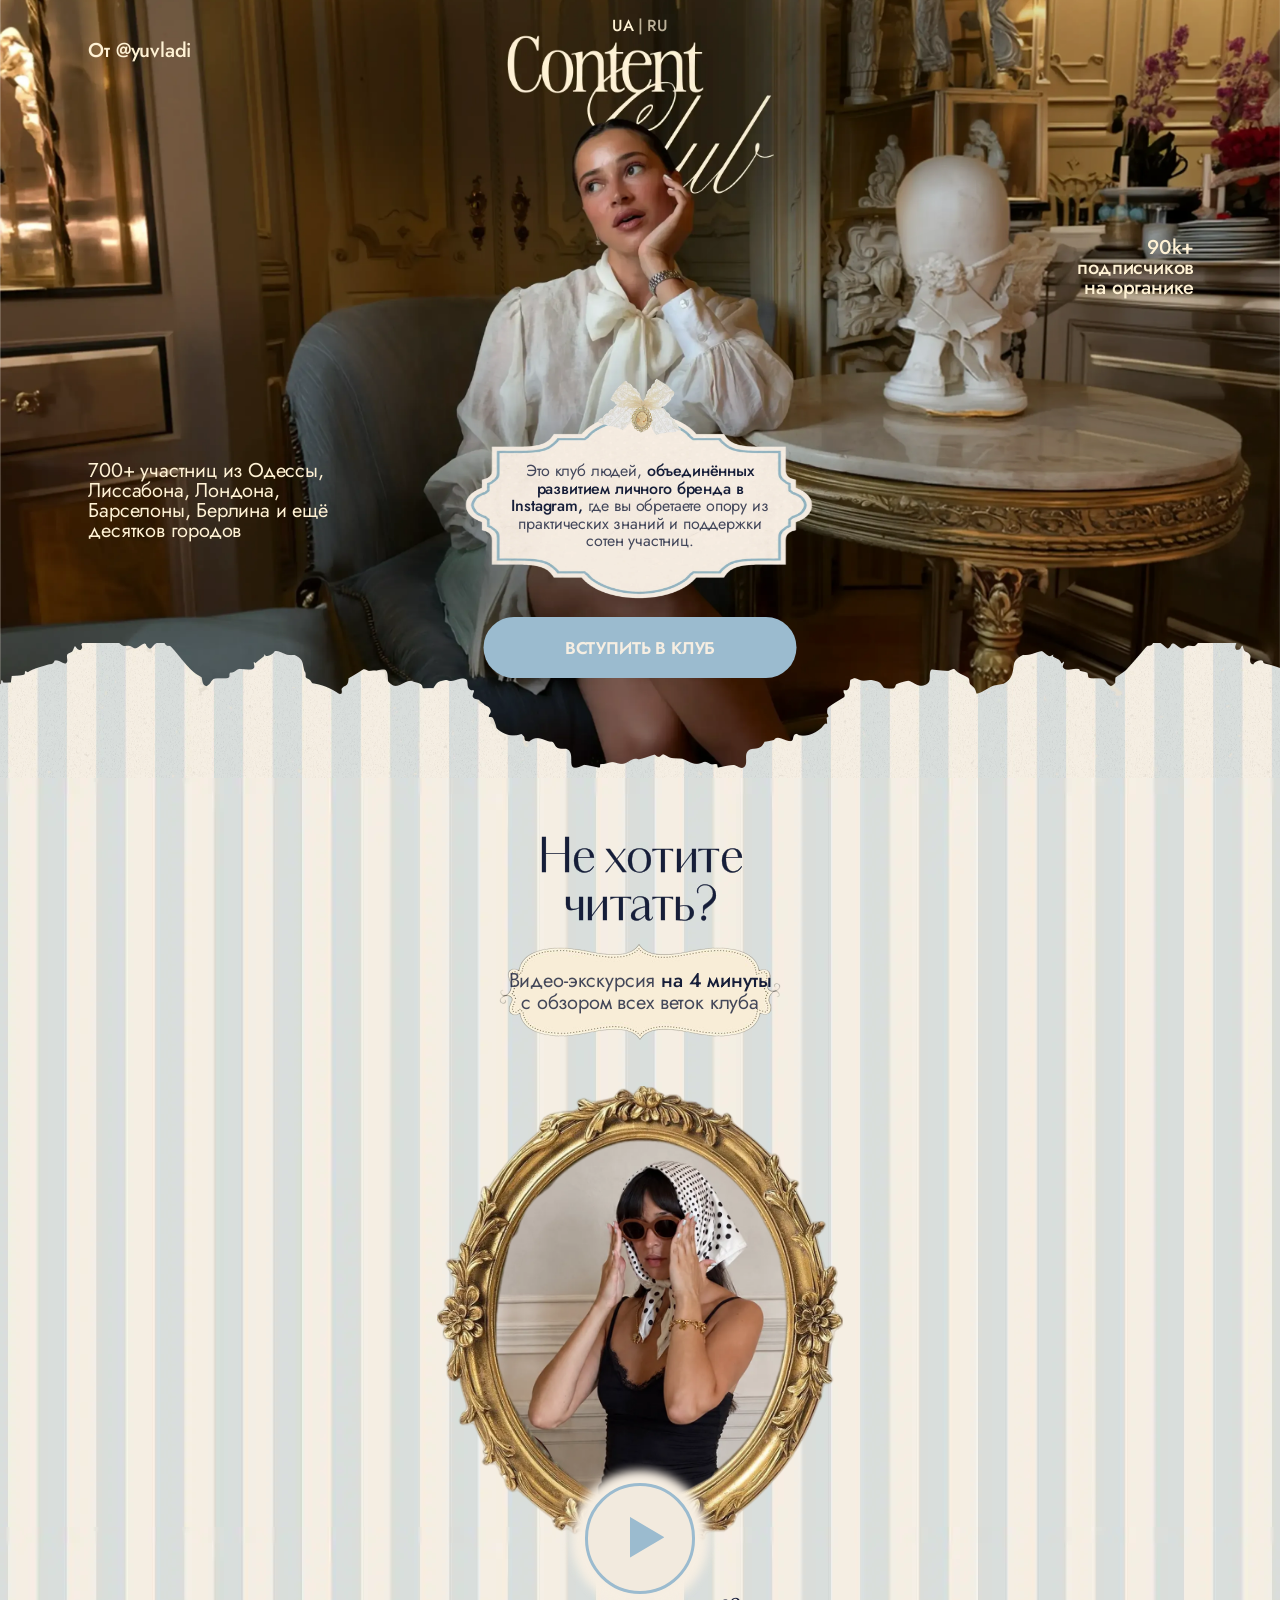
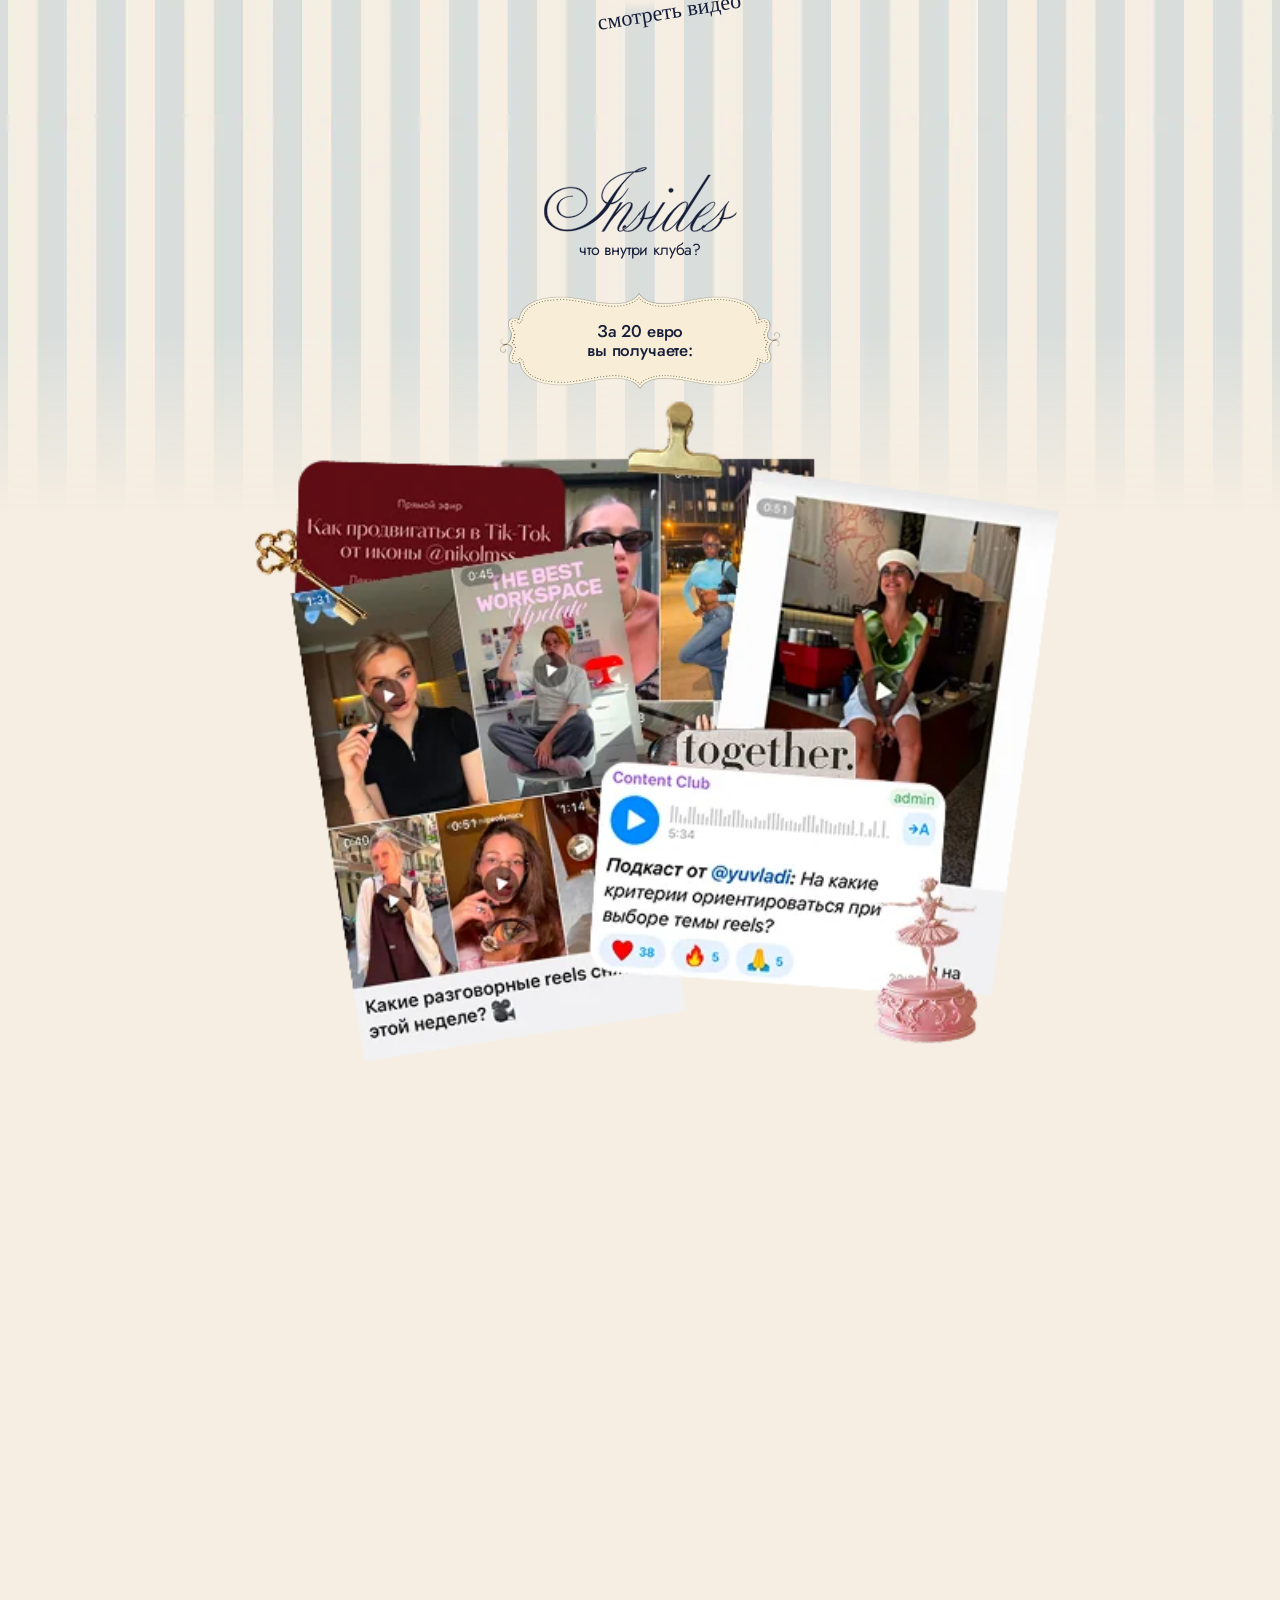
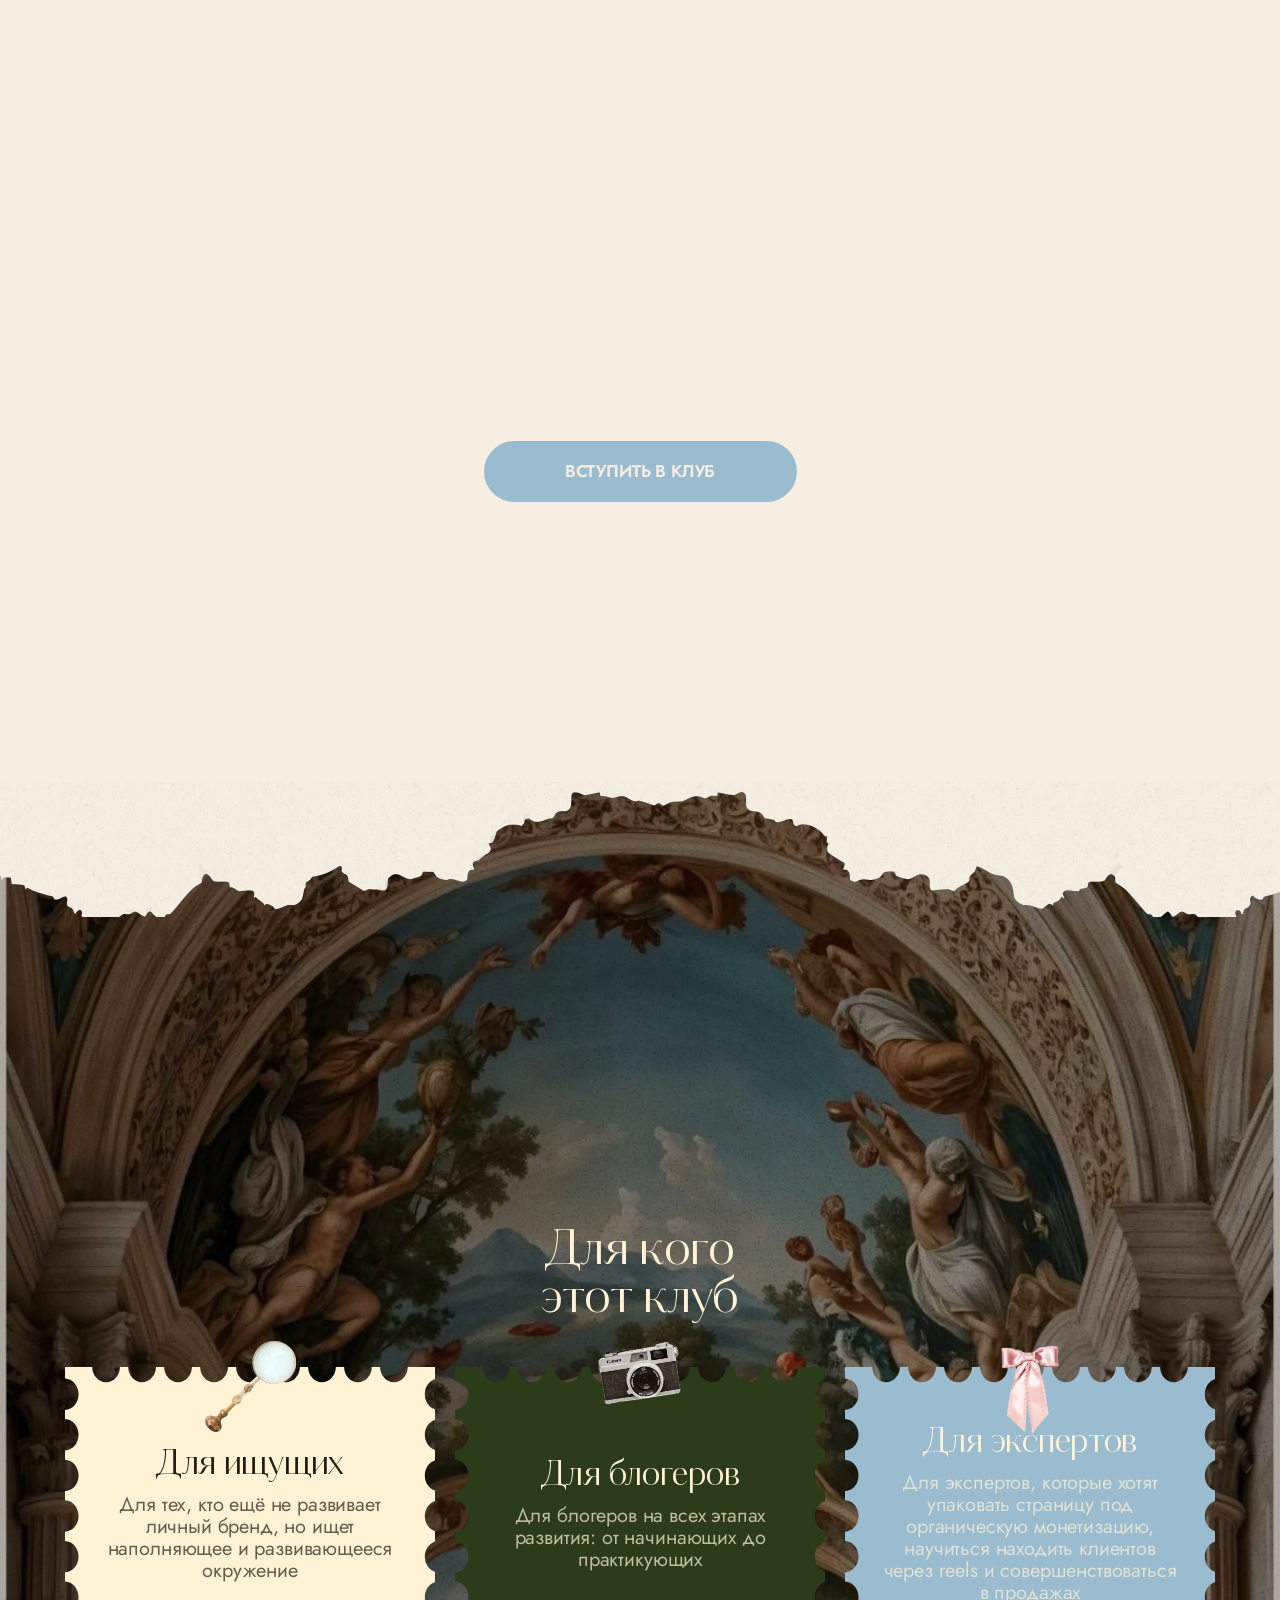
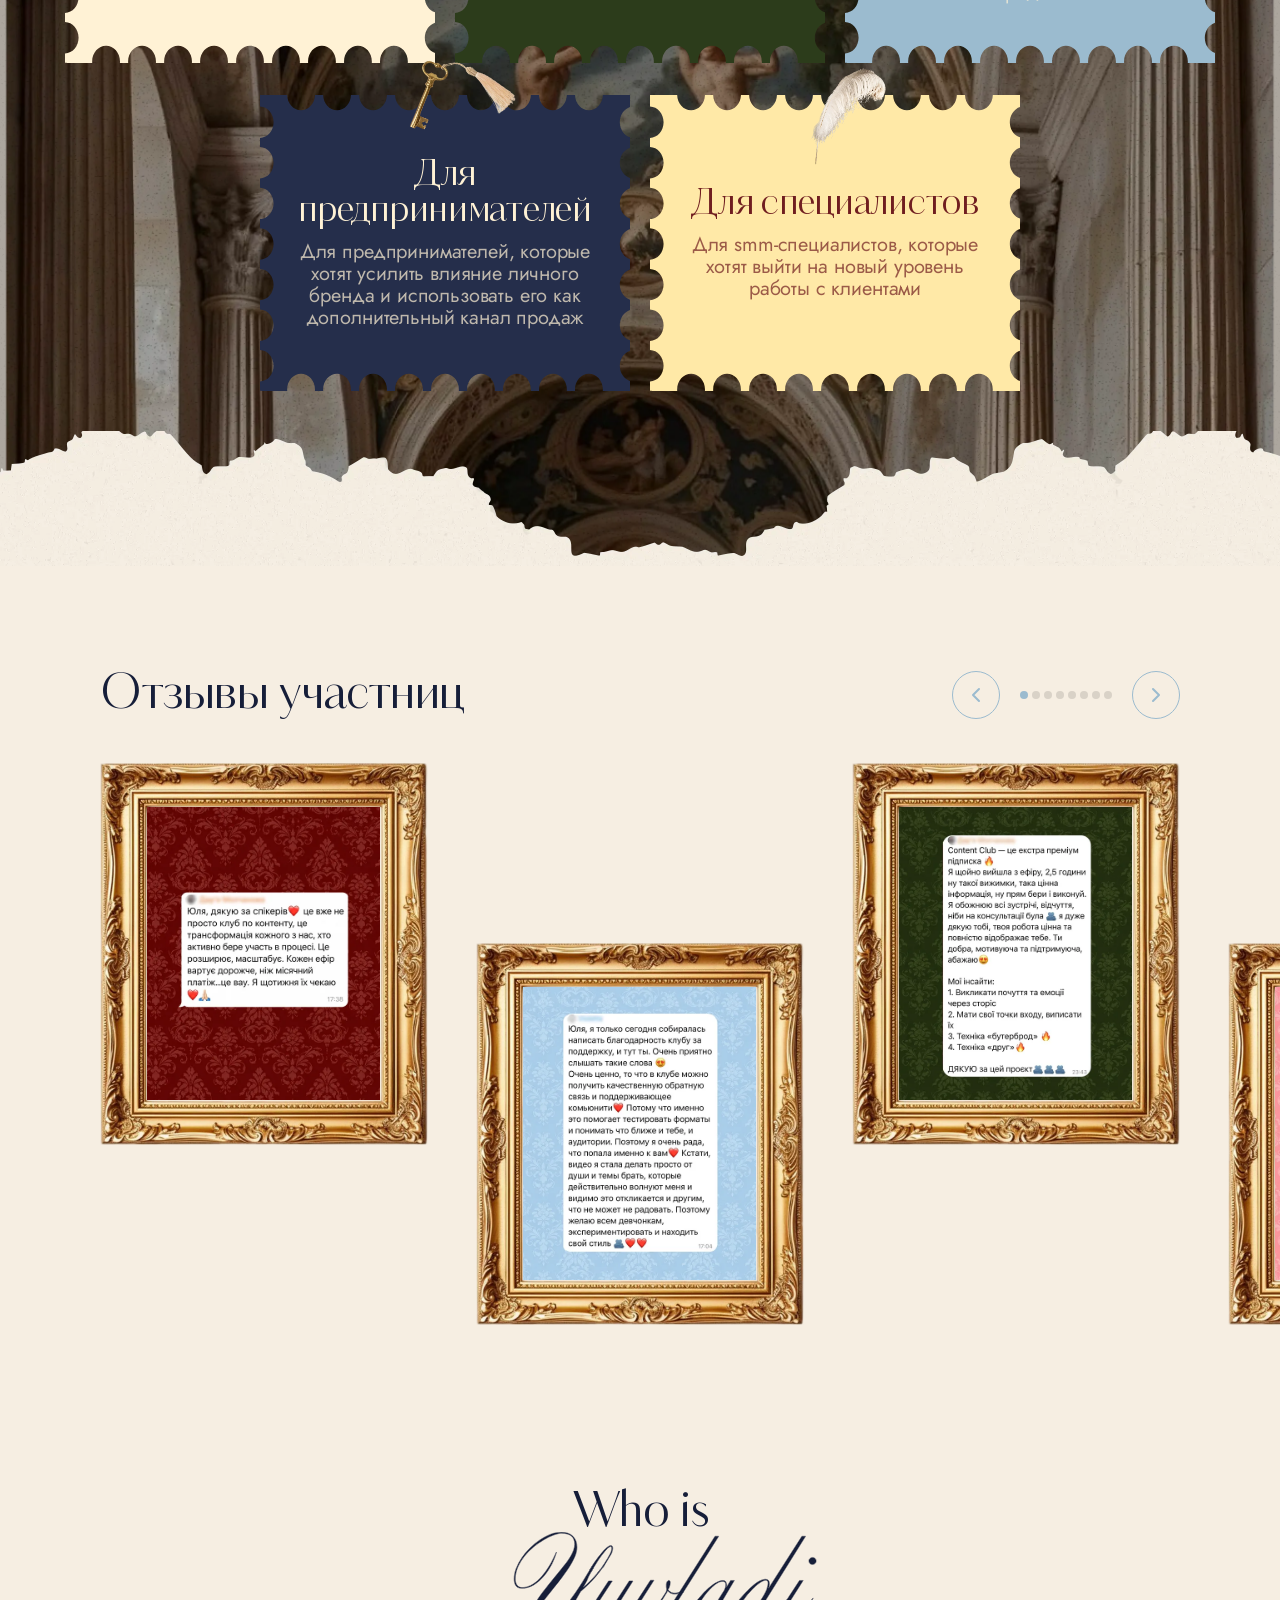
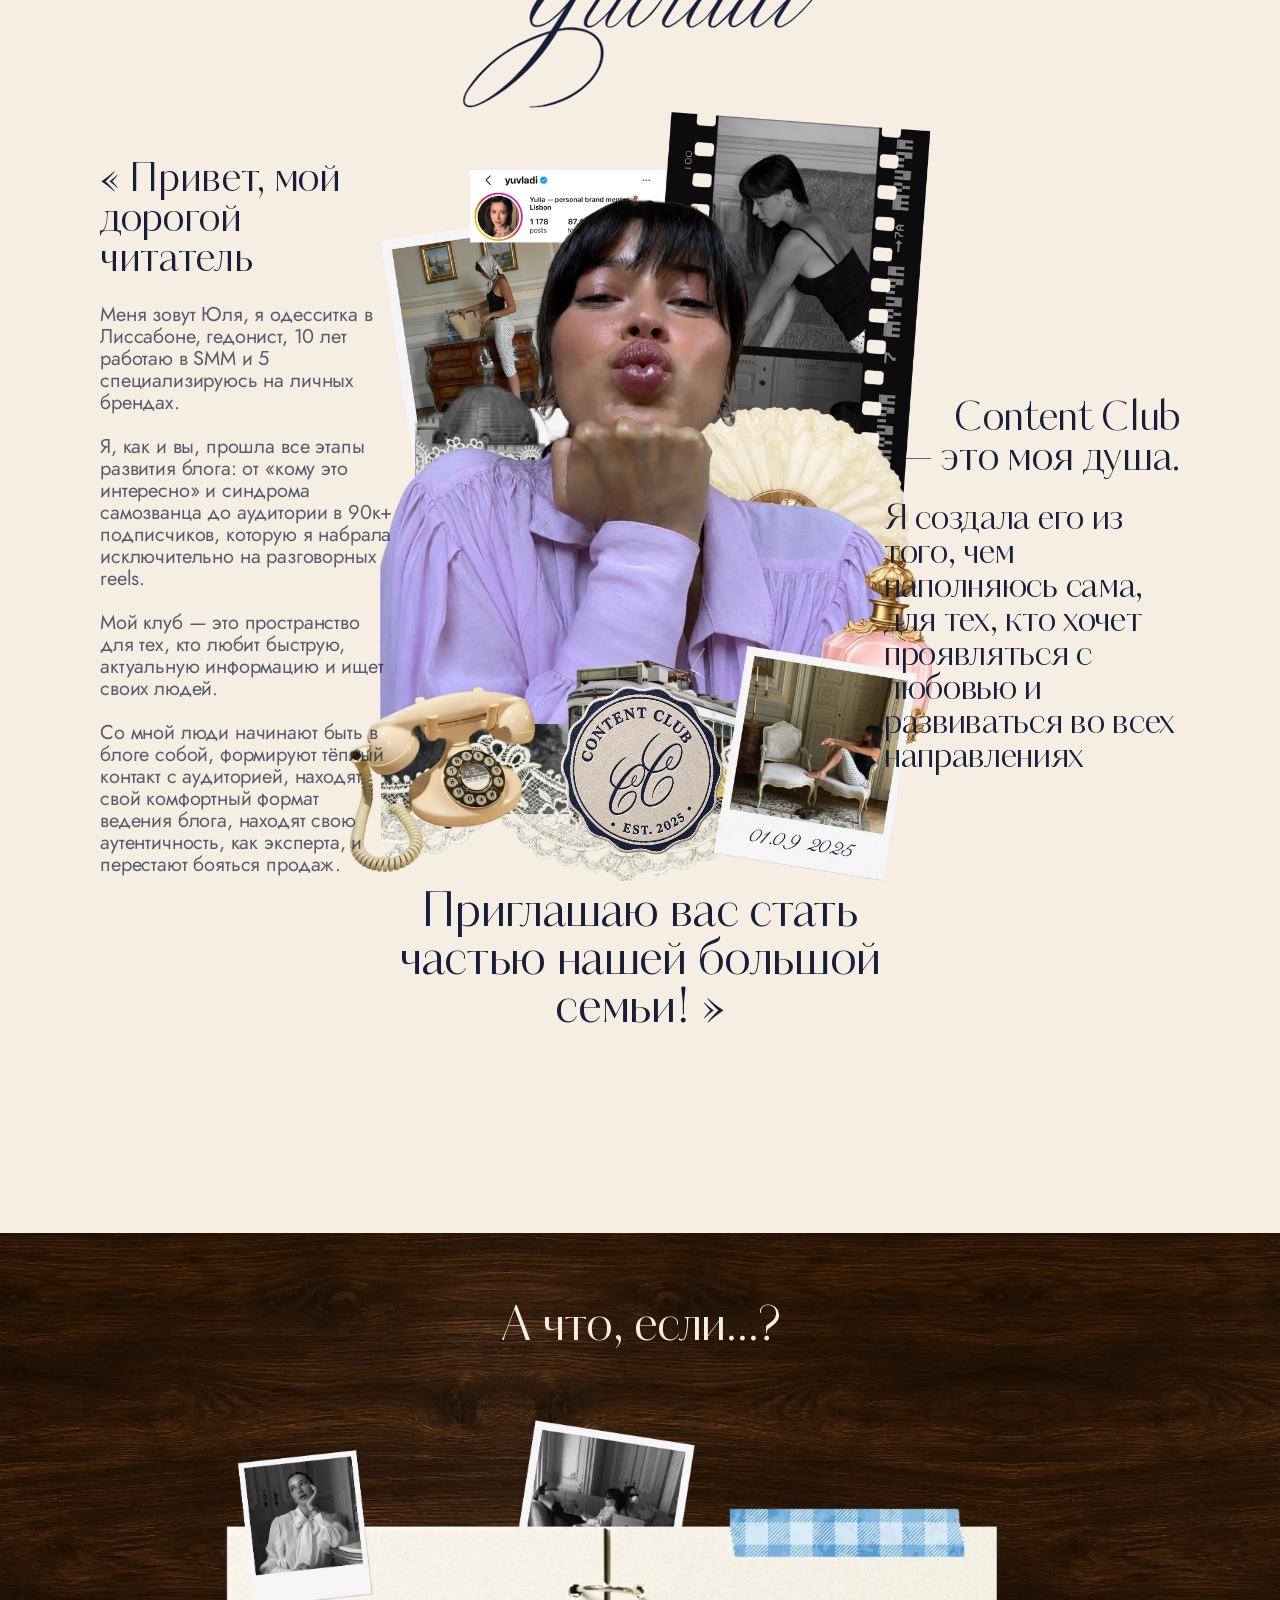
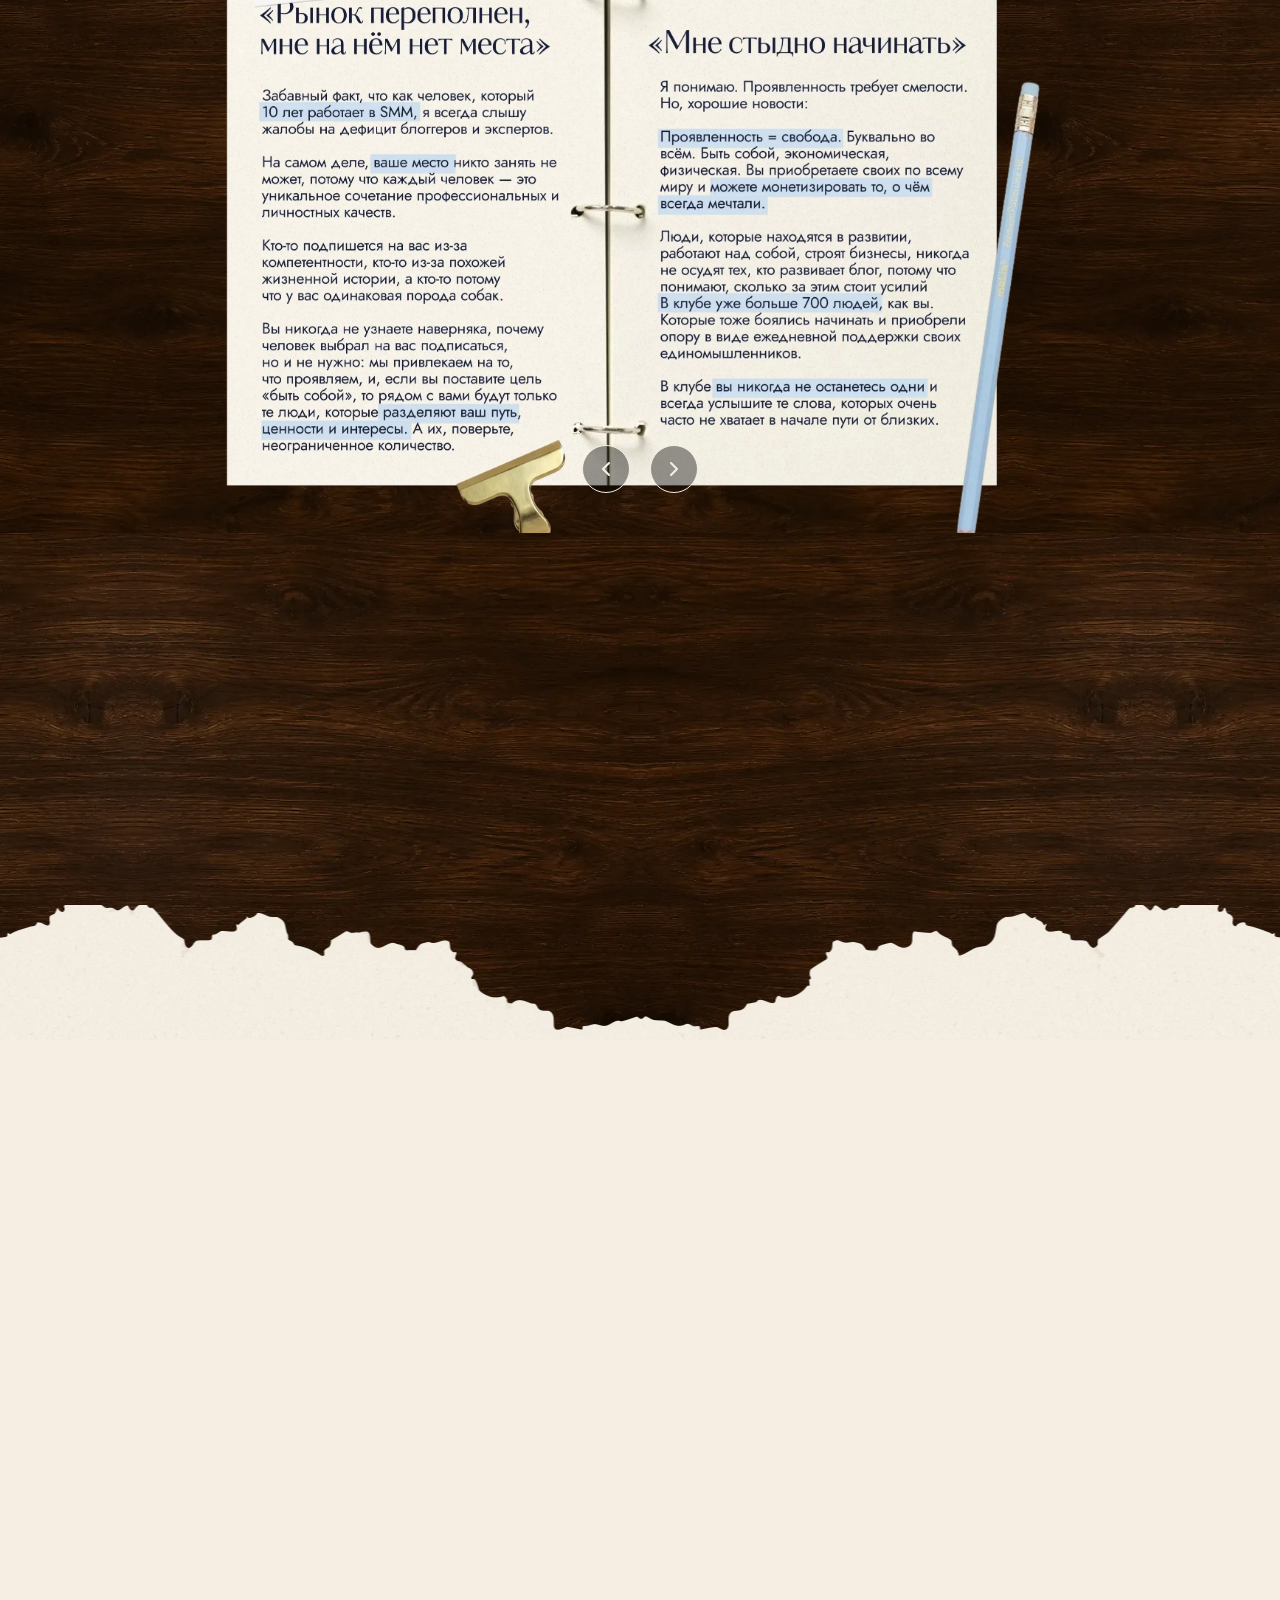
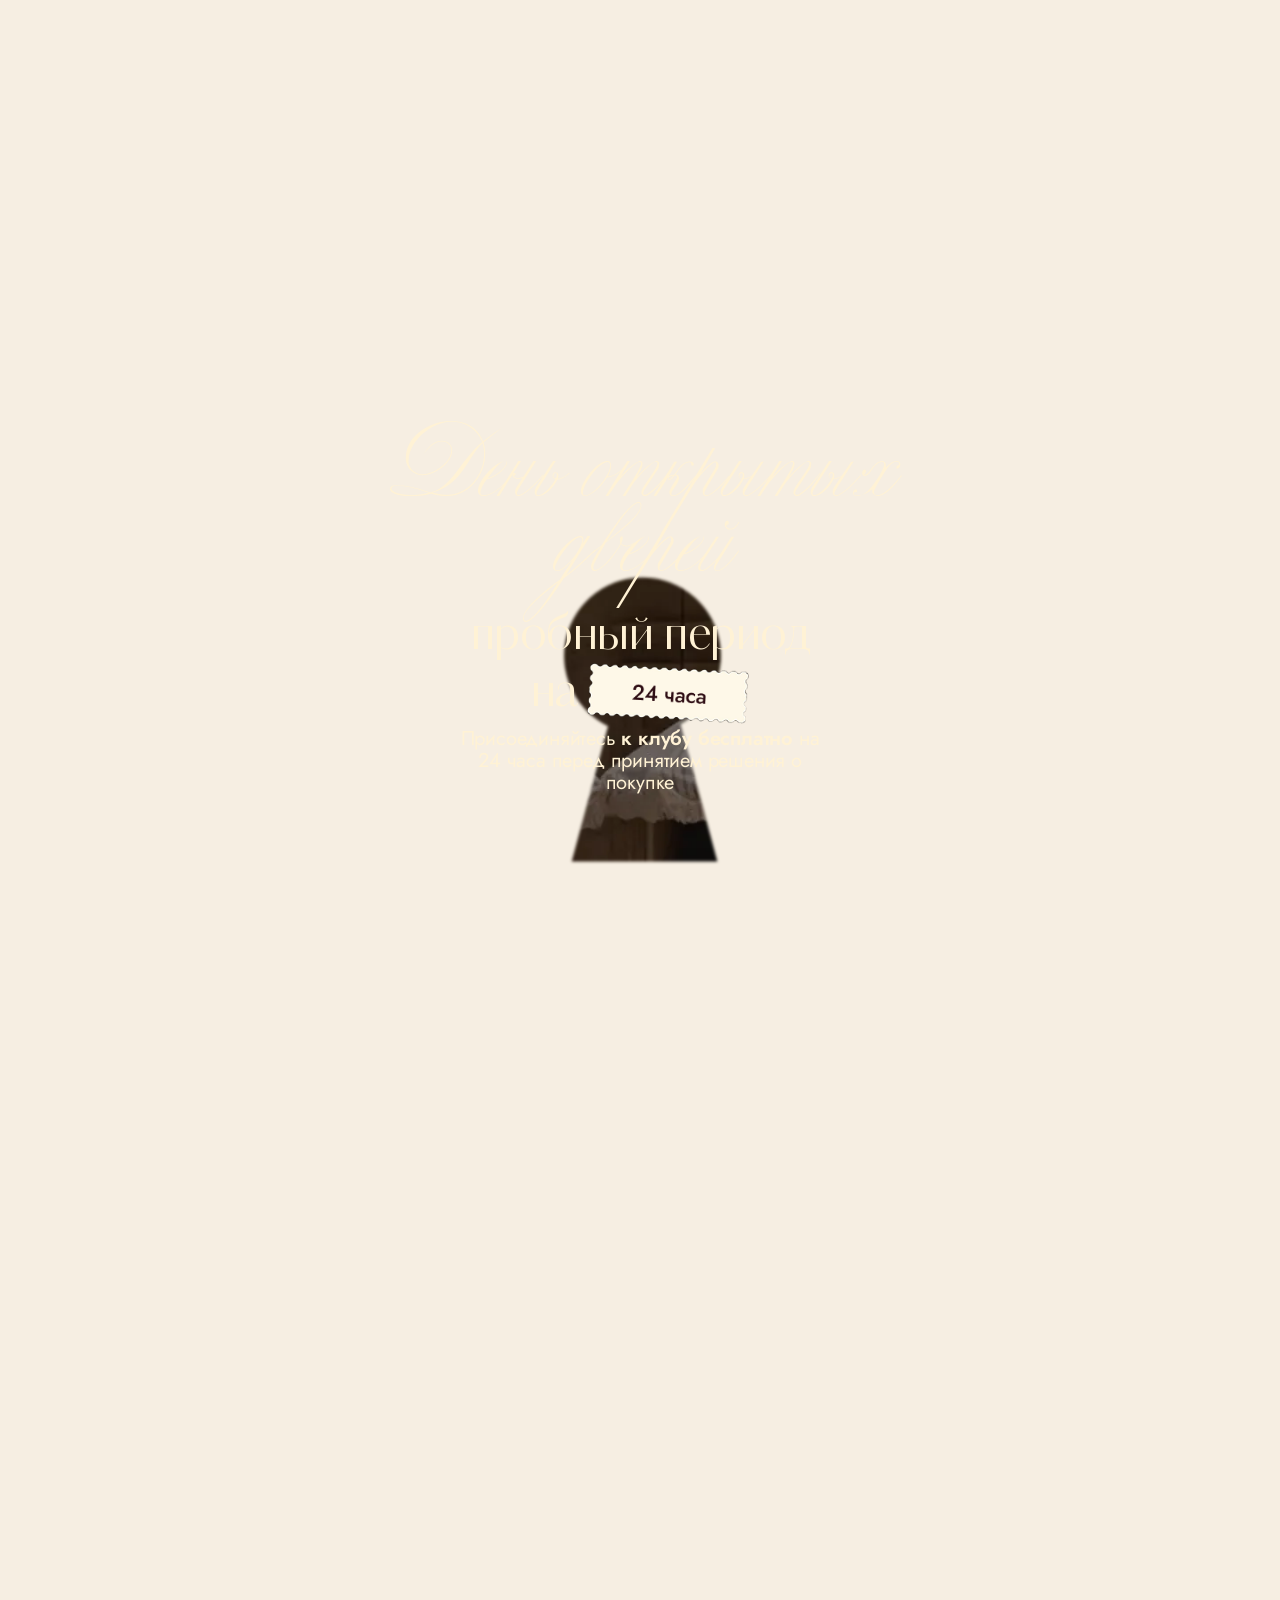
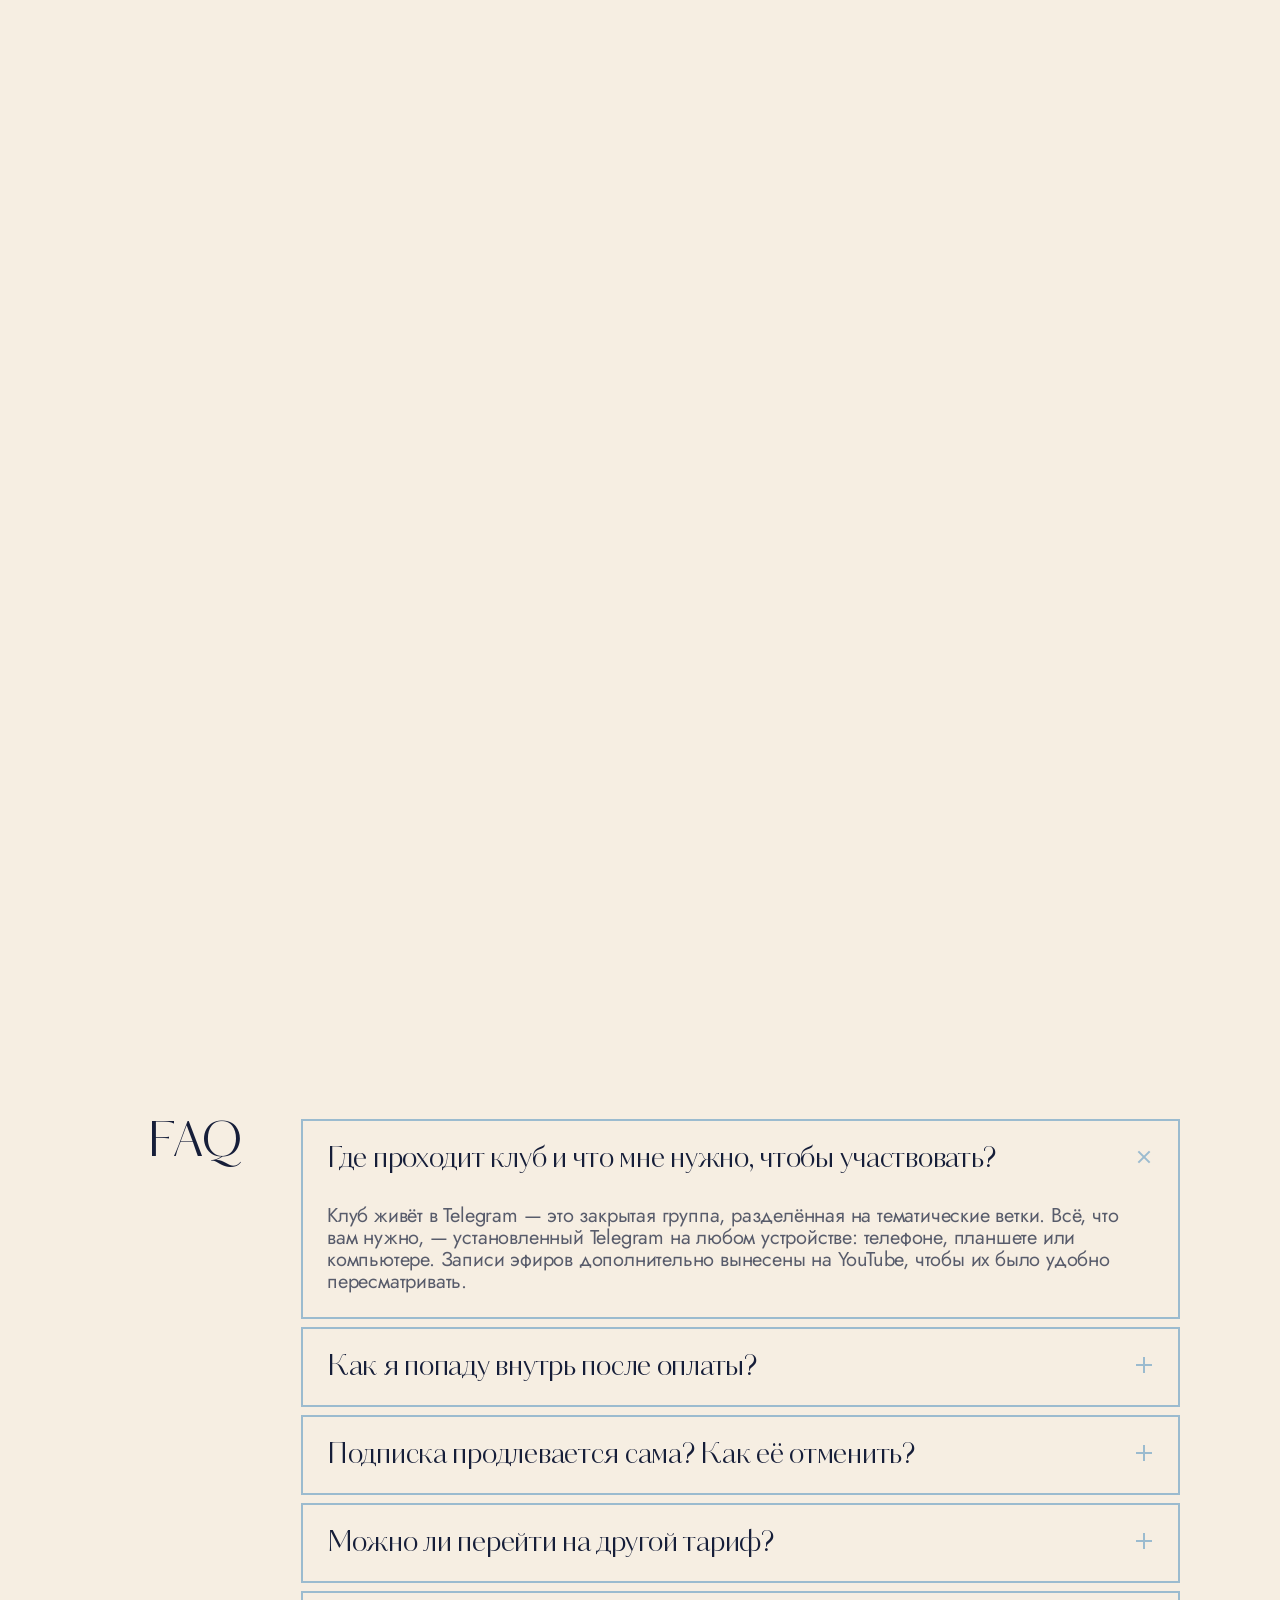
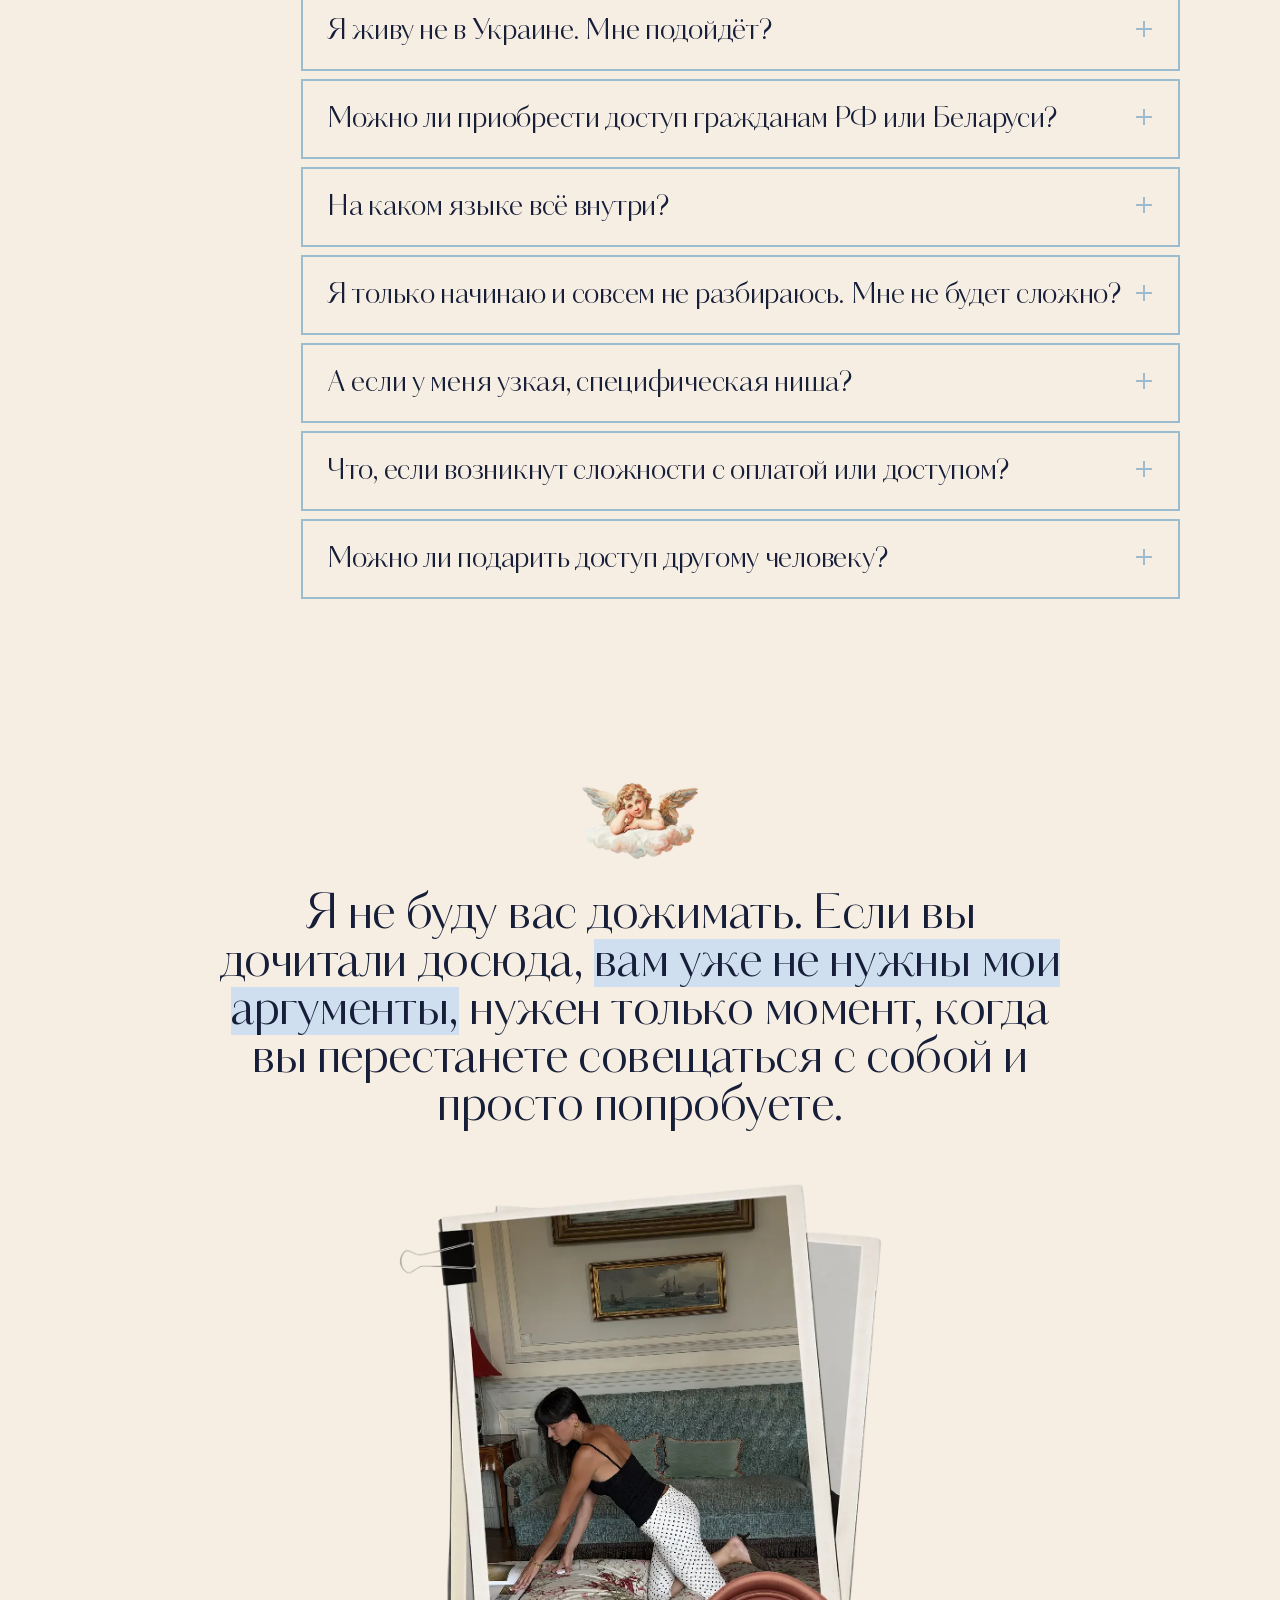
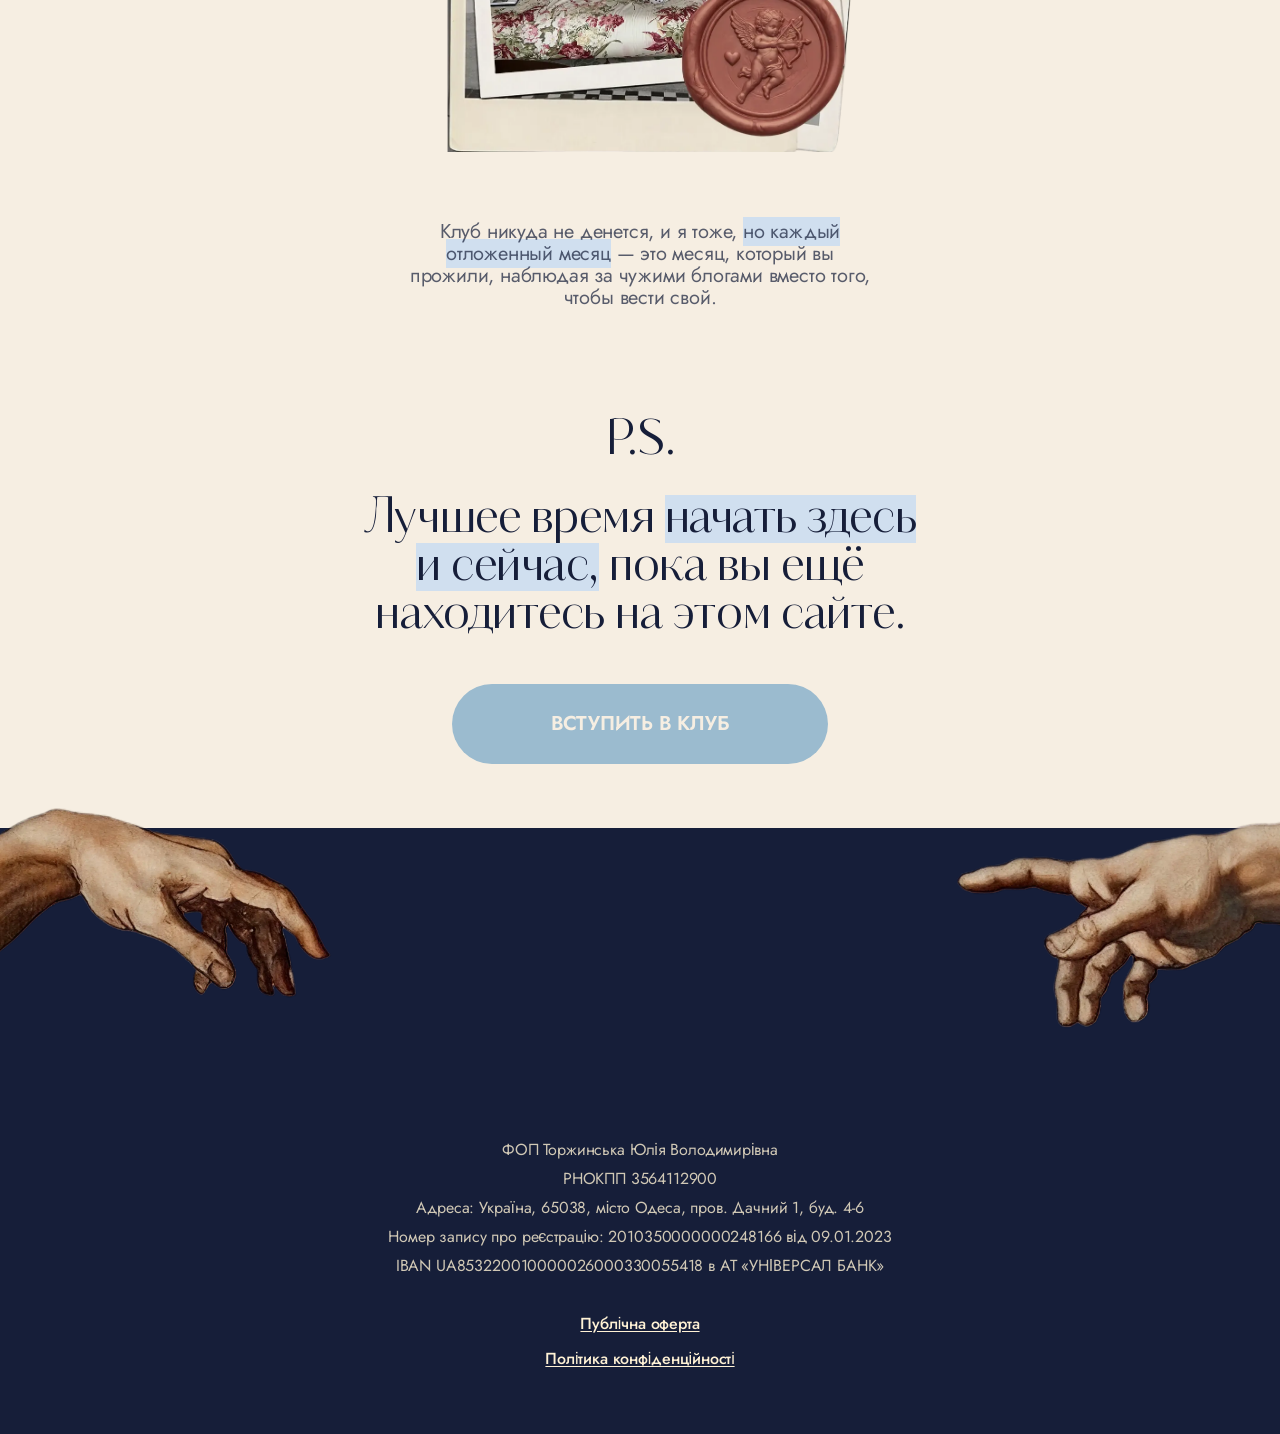
==== commit 363cdd66: "Replace what-if scroll-jack/wheel-hijack with prev/next arrows Section previously hijacked wheel eve" ====
--- a/index.html
+++ b/index.html
@@ -420,6 +420,15 @@
           <img loading="lazy" class="what-if__spread" src="images/Frame 1484578929.webp" alt="Разворот дневника: «У меня специфическая ниша, мне это не подойдёт»" />
         </div>
       </div>
+
+      <div class="what-if__nav">
+        <button class="what-if__arrow what-if__arrow--prev" type="button" aria-label="Предыдущий разворот">
+          <svg viewBox="0 0 24 24" width="24" height="24" aria-hidden="true"><path d="M15 6l-6 6 6 6" fill="none" stroke="currentColor" stroke-width="2" stroke-linecap="round" stroke-linejoin="round" /></svg>
+        </button>
+        <button class="what-if__arrow what-if__arrow--next" type="button" aria-label="Следующий разворот">
+          <svg viewBox="0 0 24 24" width="24" height="24" aria-hidden="true"><path d="M9 6l6 6-6 6" fill="none" stroke="currentColor" stroke-width="2" stroke-linecap="round" stroke-linejoin="round" /></svg>
+        </button>
+      </div>
     </div>
   </section>
 
@@ -793,7 +802,7 @@
   <script src="js/audience-fit-scroll.js"></script>
   <script src="js/founder-intro-reveal.js"></script>
   <script src="js/testimonials.js"></script>
-  <script src="js/what-if-scroll.js"></script>
+  <script src="js/what-if-nav.js"></script>
   <script src="js/objections-reveal.js"></script>
   <script src="js/pricing-reveal.js"></script>
   <script src="js/keyhole-bonus-reveal.js"></script>
--- a/css/components/video-modal.css
+++ b/css/components/video-modal.css
@@ -5,12 +5,21 @@
    didn't quite reach the real viewport edge. `dvw`/`dvh` track the
    actual current visual viewport and keep this pinned edge-to-edge
    through the toolbar's show/hide (see the matching note on
-   .tariff-modal::backdrop in tariff-modal.css — same underlying bug). */
+   .tariff-modal::backdrop in tariff-modal.css — same underlying bug).
+
+   `max-width`/`max-height: none` are load-bearing here, not decoration —
+   Chromium's own UA stylesheet puts `max-width/max-height: calc(100% -
+   38px)` on `dialog:modal`, which silently shrank this below the real
+   viewport. With `margin: 0` (not the UA's own `auto`) that shrunk box
+   had nothing centering it, so it pinned to the top-left corner instead
+   of the middle — the video looked like it had "crawled" to one side. */
 .video-modal {
   position: fixed;
   inset: 0;
   width: 100dvw;
   height: 100dvh;
+  max-width: none;
+  max-height: none;
   margin: 0;
   padding: 0;
   border: none;
--- a/css/components/testimonials.css
+++ b/css/components/testimonials.css
@@ -1,6 +1,6 @@
 /* section-testimonials — Figma node 59:3710 (mobile), 59:2992 (desktop).
    Two entirely different carousels, swapped by breakpoint (js/testimonials.js
-   picks a controller the same way js/what-if-scroll.js does):
+   picks a controller the same way js/what-if-nav.js does):
 
    - Mobile/tablet (.testimonials__stage): a single golden frame stays fixed
      in place; only the photo underneath it slides sideways into the frame's
--- a/css/components/what-if.css
+++ b/css/components/what-if.css
@@ -8,19 +8,20 @@
    since some photos are meant to sit under the pages/other photos.
 
    Behavior (not present in the static Figma frame — implemented per
-   product spec): once scrolled into view the section pins for a full
-   viewport height on every device. The wood-desk background sits on its
-   own layer and drifts slower than the foreground for a parallax effect.
-   The heading stays fixed at the top of the screen for the whole pin.
-
-   Mobile/tablet (<1200px) use .what-if__track: vertical scroll distance
-   steps it through 6 snapping frames (each spread gets a left-half and
-   right-half frame) instead of following the scroll 1:1.
+   product spec): the section holds a full-viewport-height stage; prev/next
+   arrow buttons (.what-if__nav, bottom-center on every breakpoint) step
+   through it instead of the old scroll-jacked/wheel-hijacked auto-advance
+   — a visitor who doesn't click never has the page scroll sideways on
+   them. The wood-desk background sits on its own layer and shifts along
+   with each step for a parallax effect. The heading stays fixed at the
+   top of the stage throughout.
+
+   Mobile/tablet (<1200px) use .what-if__track: arrows step it through 6
+   snapping frames (each spread gets a left-half and right-half frame).
 
    Desktop (≥1200px) uses .what-if__spreads instead: 3 pre-composited
    full-spread images (exported whole from Figma, one per diary), one
-   wheel gesture = one spread, via wheel-event interception rather than
-   scroll distance. Driven by js/what-if-scroll.js. */
+   arrow click = one spread. Driven by js/what-if-nav.js. */
 
 .what-if {
   position: relative;
@@ -35,8 +36,7 @@
 }
 
 .what-if__pin {
-  position: sticky;
-  top: 0;
+  position: relative;
   height: 100vh;
   overflow: hidden;
   display: flex;
@@ -163,3 +163,49 @@
   width: auto;
   height: auto;
 }
+
+/* Prev/next — not a Figma element (this whole nav is a product-spec
+   addition, see the file-top comment), so styled to match the existing
+   .testimonials__nav arrow pattern (same 48px circle) rather than
+   inventing a new one, just recolored: .what-if sits on --color-brown,
+   where the testimonials' --color-dusty-blue would barely read, so this
+   uses the site's cream/beige tokens instead. Bottom-center on every
+   breakpoint per product spec (testimonials only does that on mobile;
+   its desktop nav moves to top-right, which doesn't apply here). */
+.what-if__nav {
+  position: absolute;
+  left: 50%;
+  bottom: 24px;
+  transform: translateX(-50%);
+  z-index: 20;
+  display: flex;
+  gap: 20px;
+}
+
+/* Unlike .testimonials__arrow (background: none — it only ever sits on
+   the plain cream section background), this floats directly over the
+   diary artwork, which is cream-colored itself in places — a transparent
+   circle would nearly vanish there. The dark overlay backdrop keeps the
+   cream border/icon readable over both the pale paper and the dark
+   wood-desk background. */
+.what-if__arrow {
+  display: flex;
+  align-items: center;
+  justify-content: center;
+  flex-shrink: 0;
+  width: 48px;
+  height: 48px;
+  border-radius: 50%;
+  border: 1px solid var(--color-cream-pale);
+  background: var(--color-overlay-black-40);
+  color: var(--color-cream-pale);
+  cursor: pointer;
+  padding: 0;
+  -webkit-tap-highlight-color: transparent;
+}
+
+@media (min-width: 1200px) {
+  .what-if__nav {
+    bottom: 40px;
+  }
+}
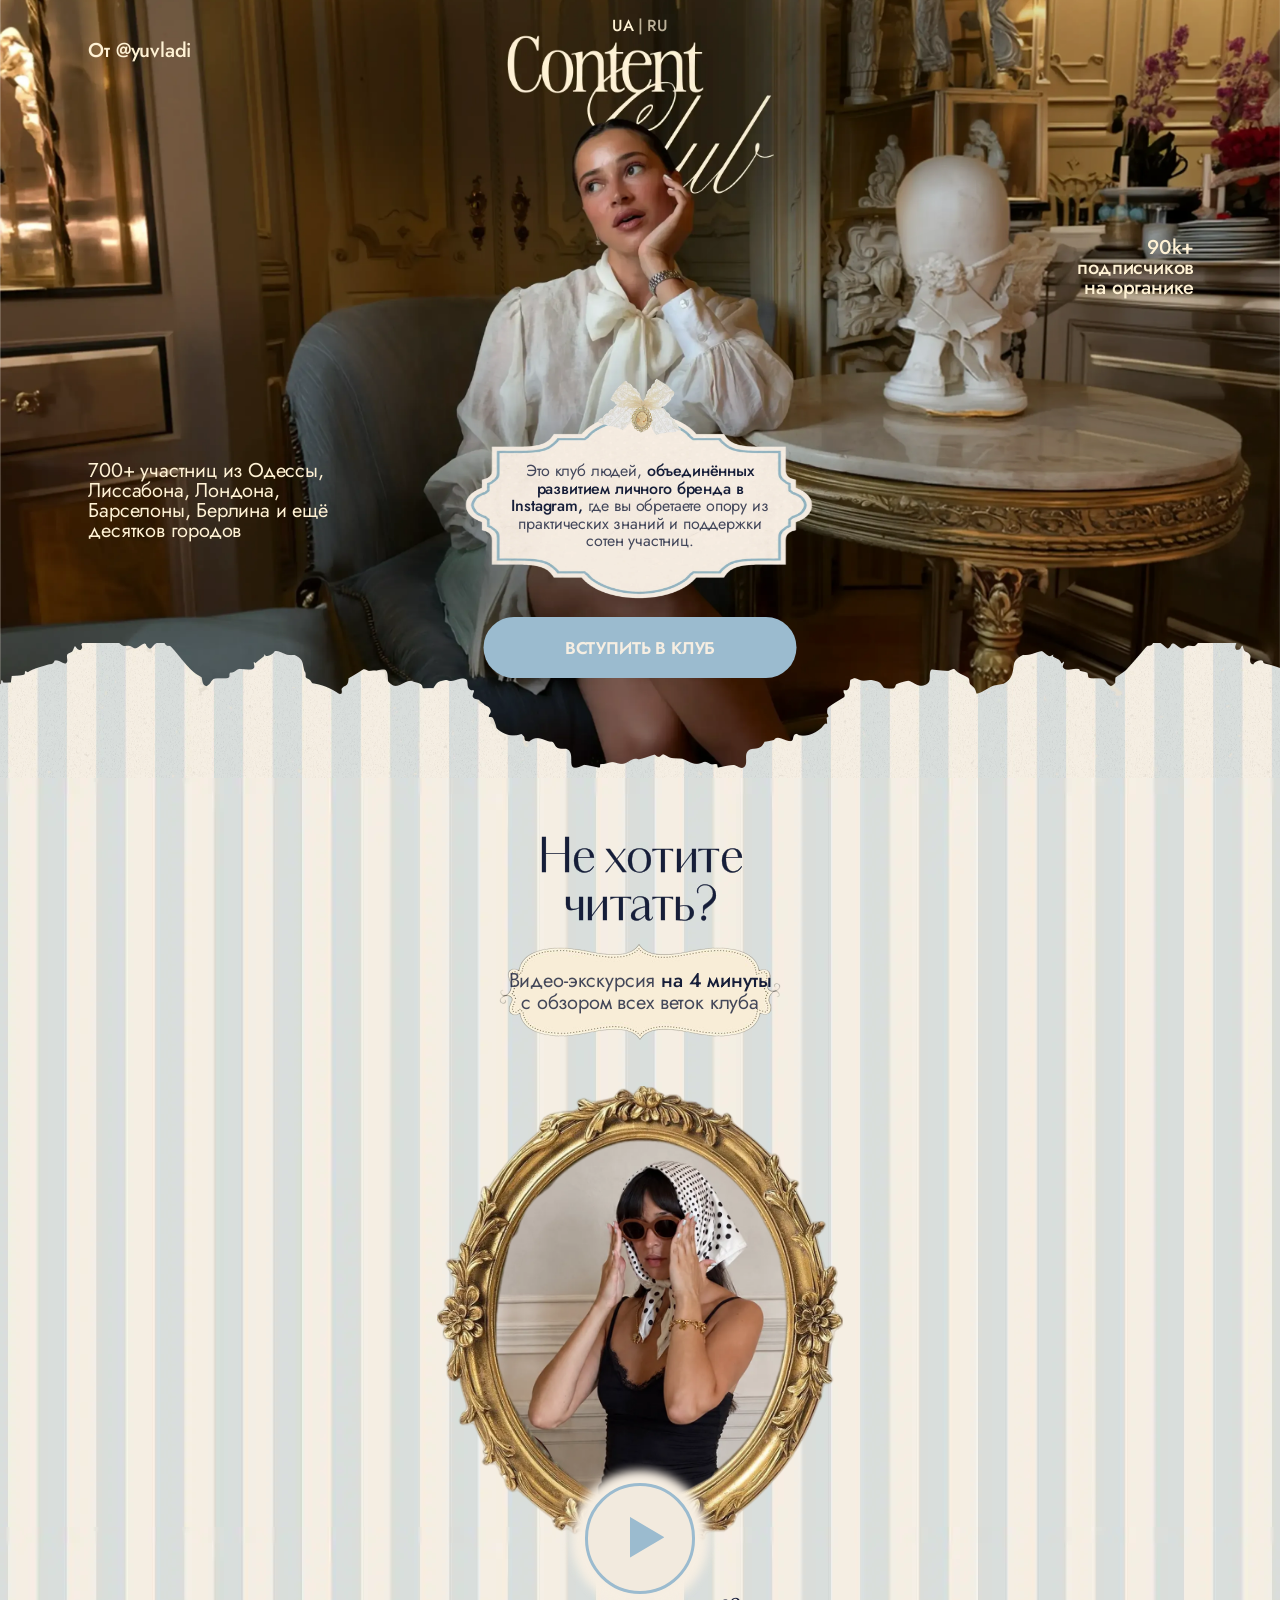
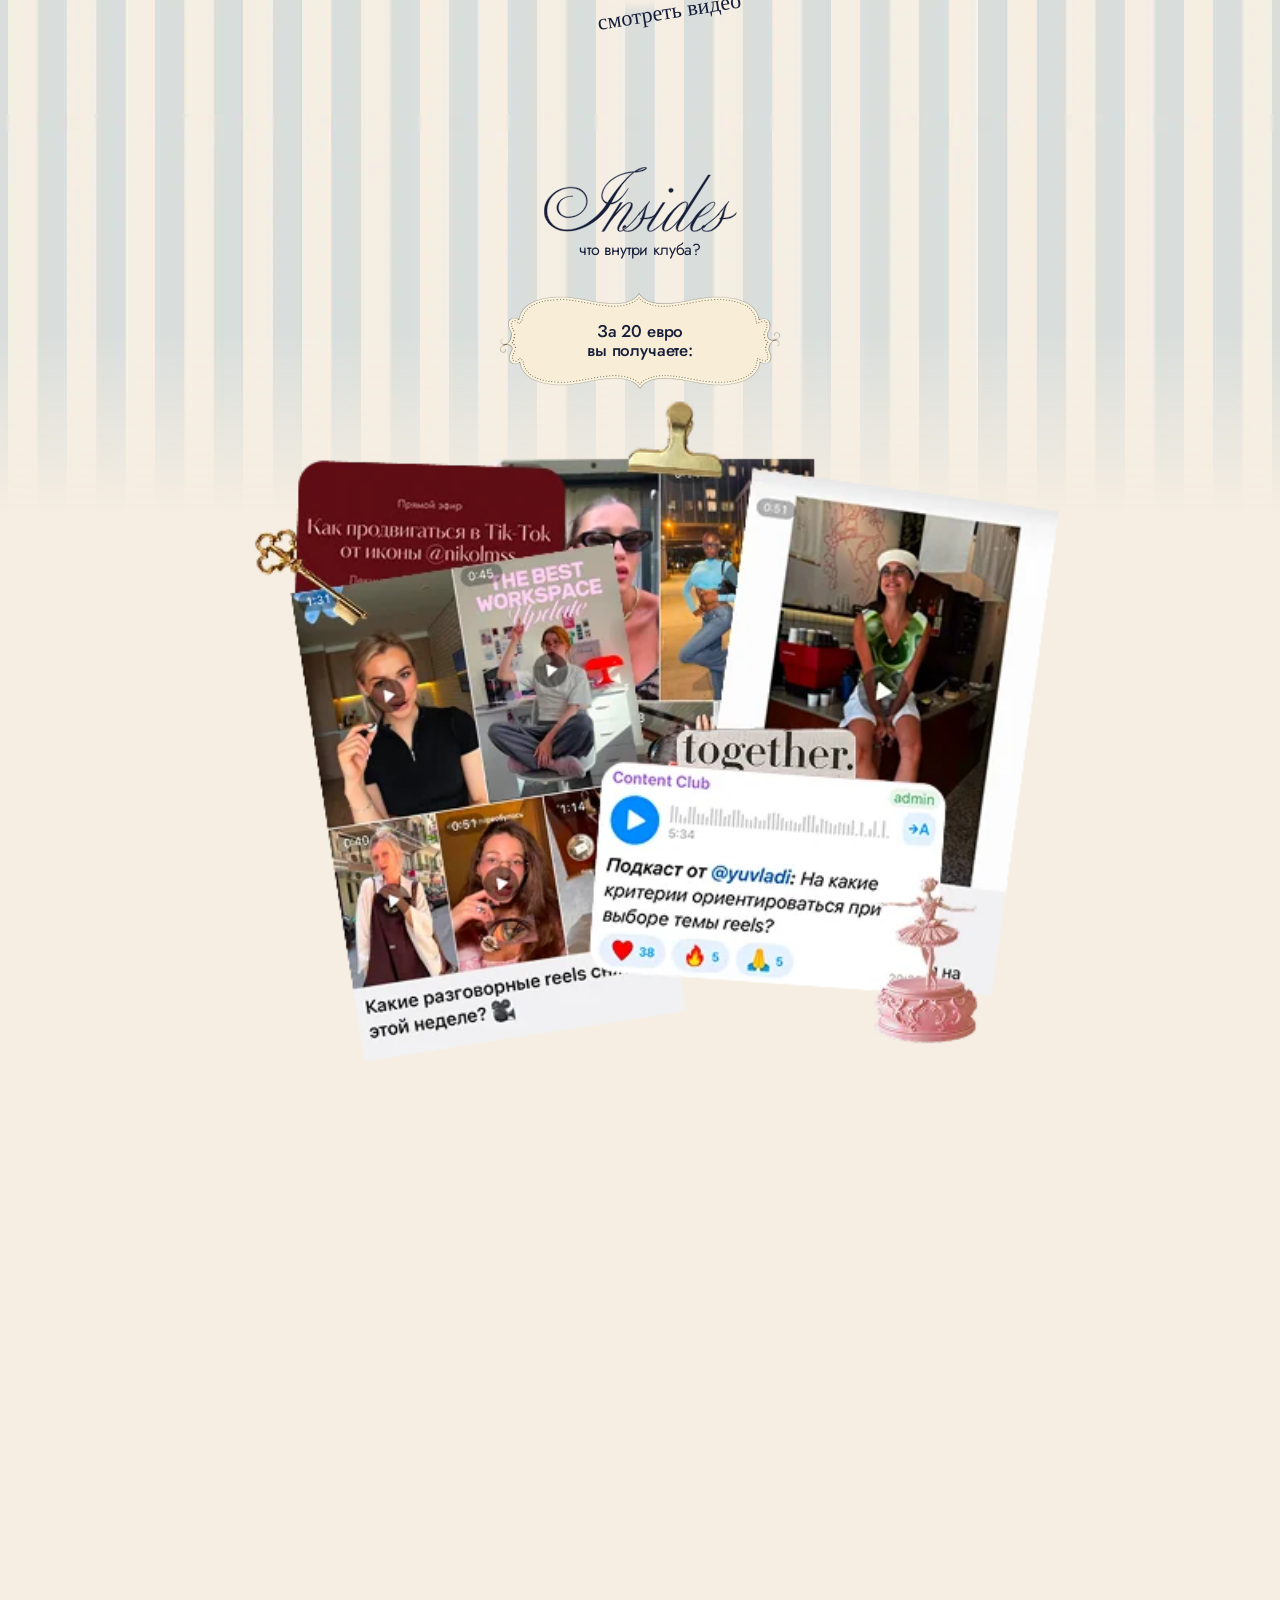
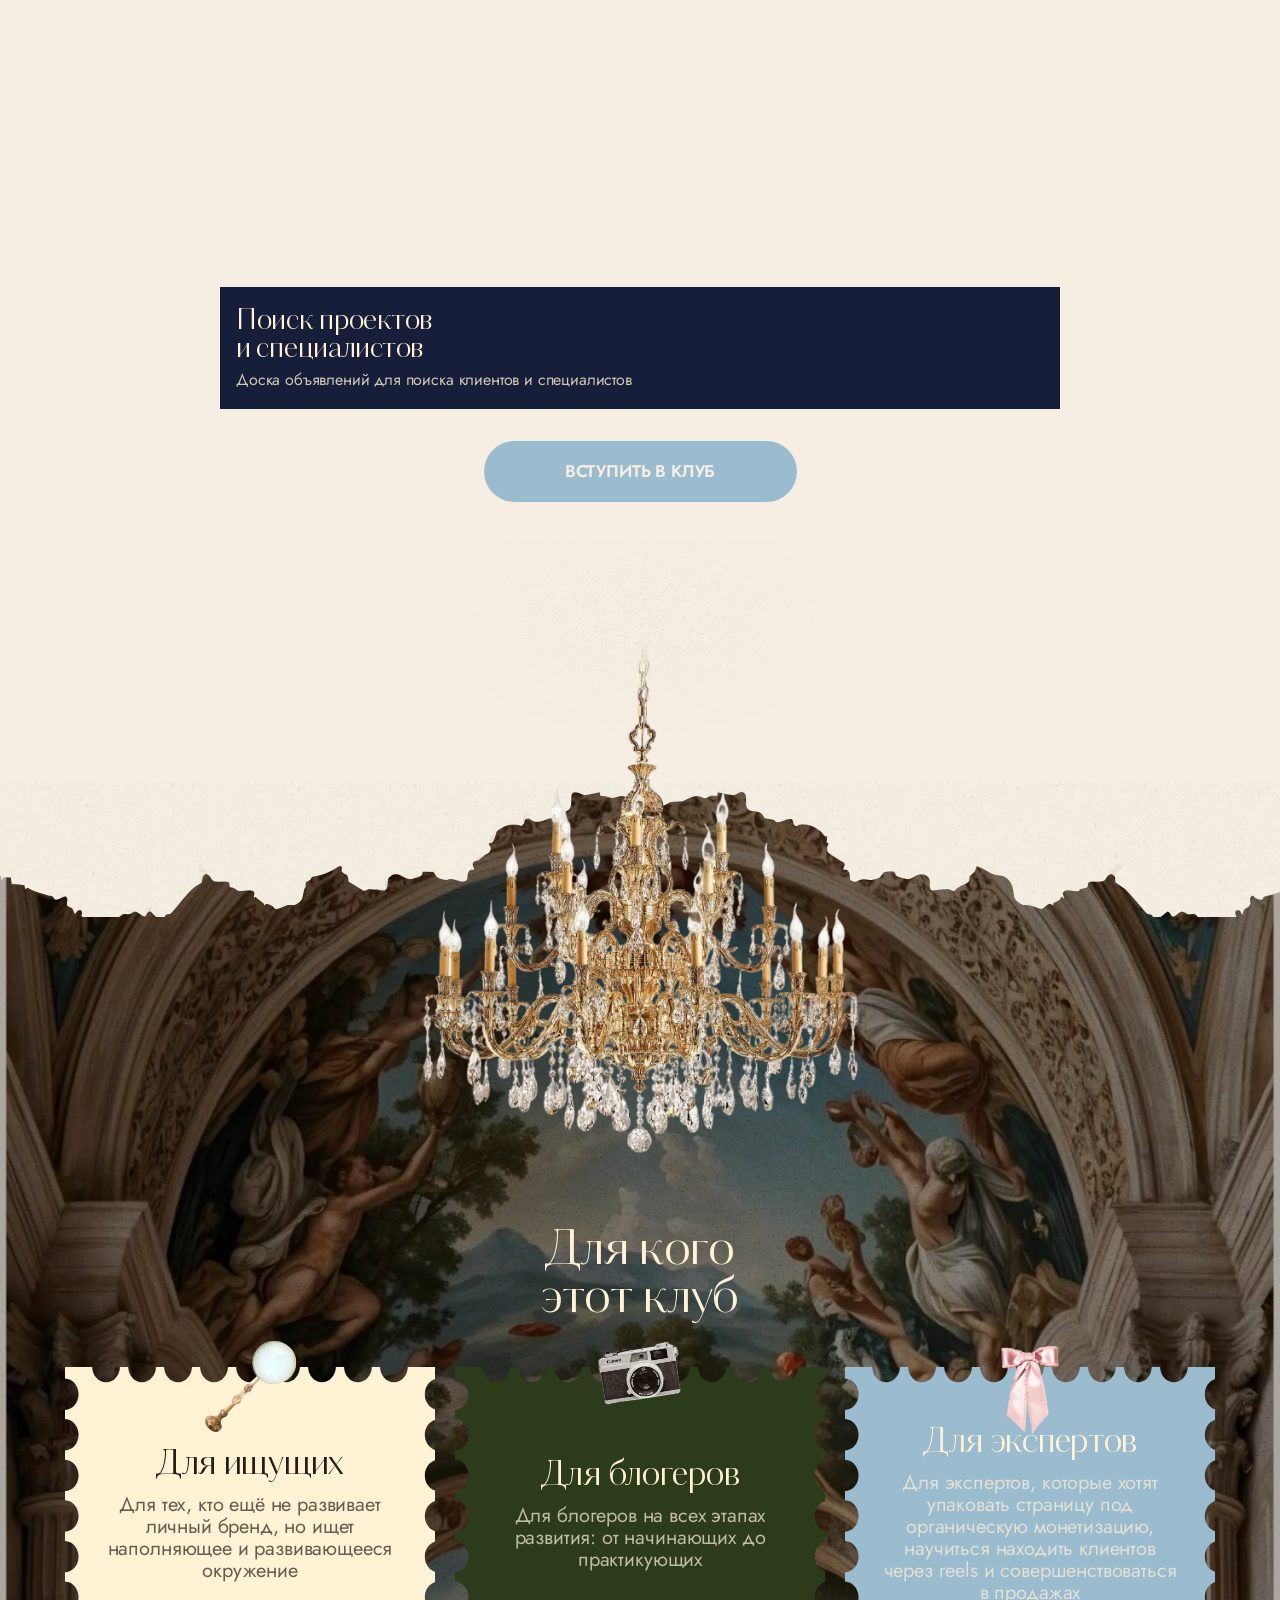
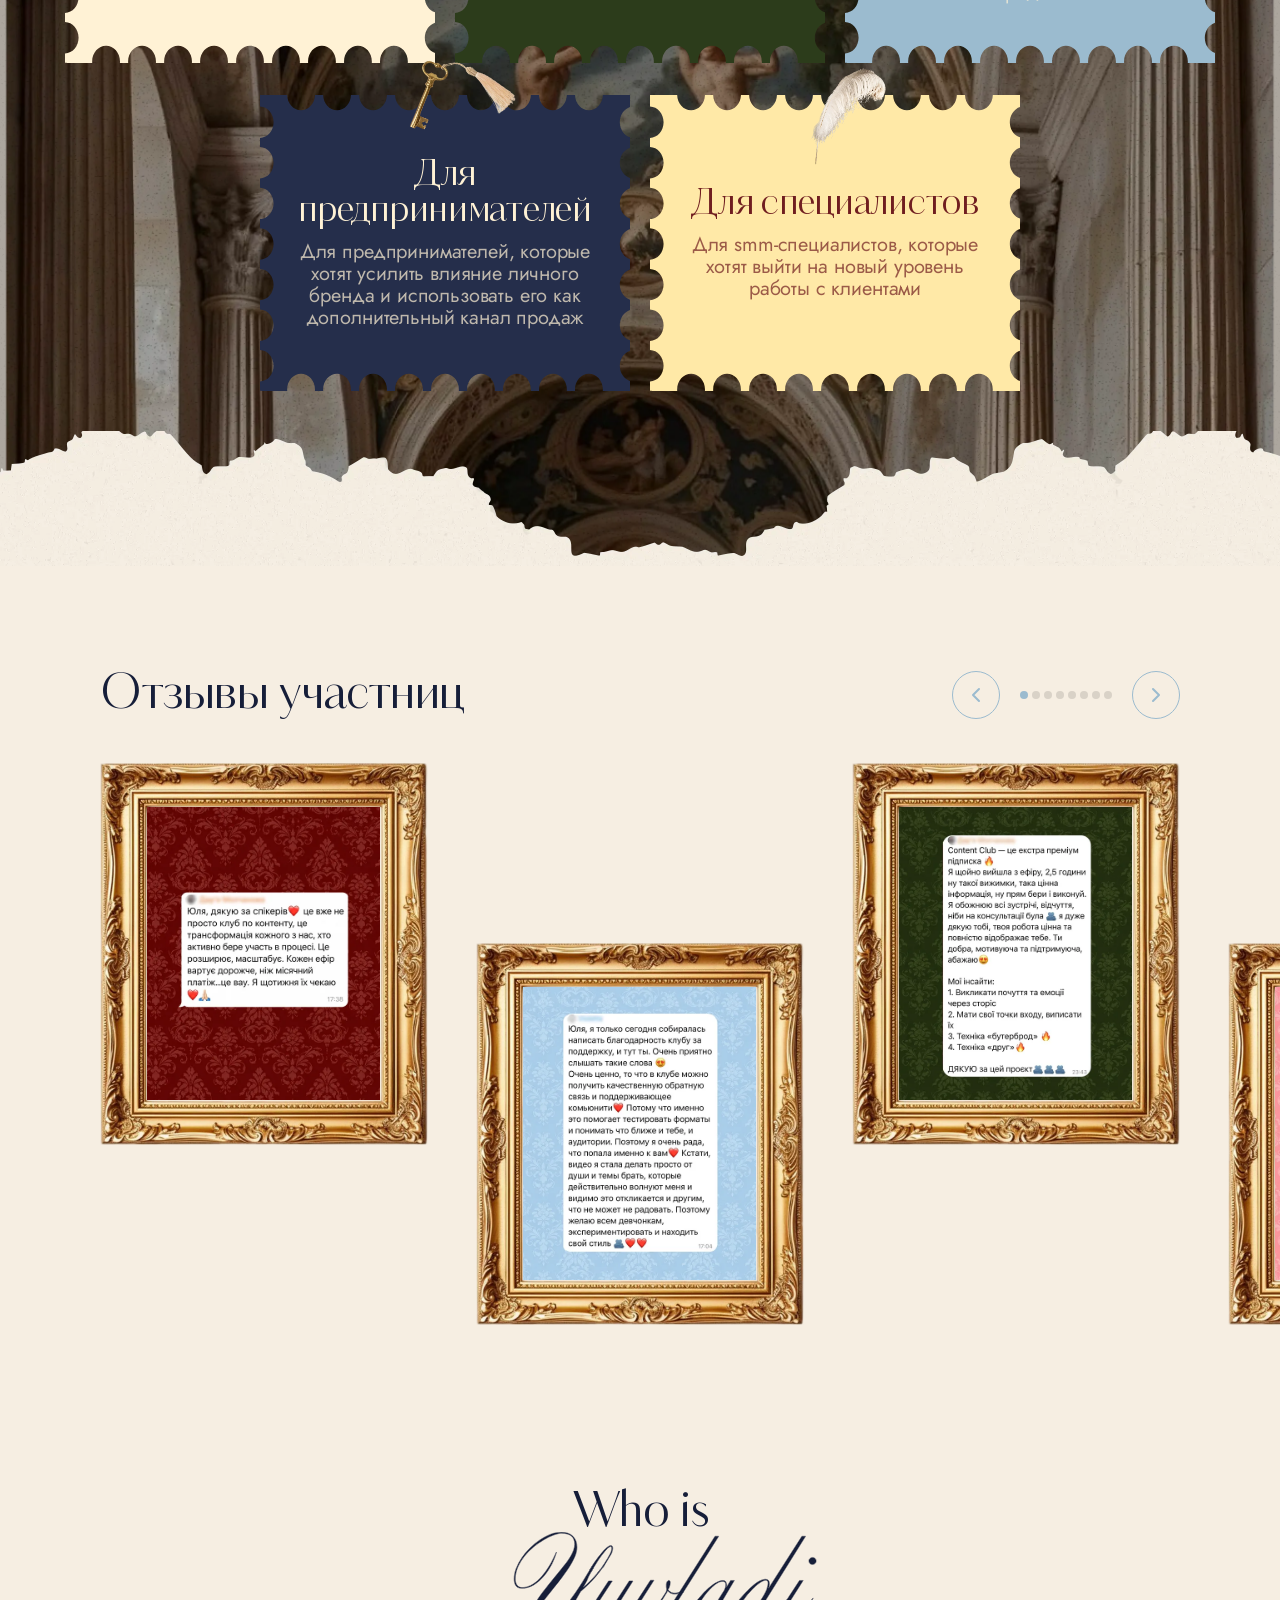
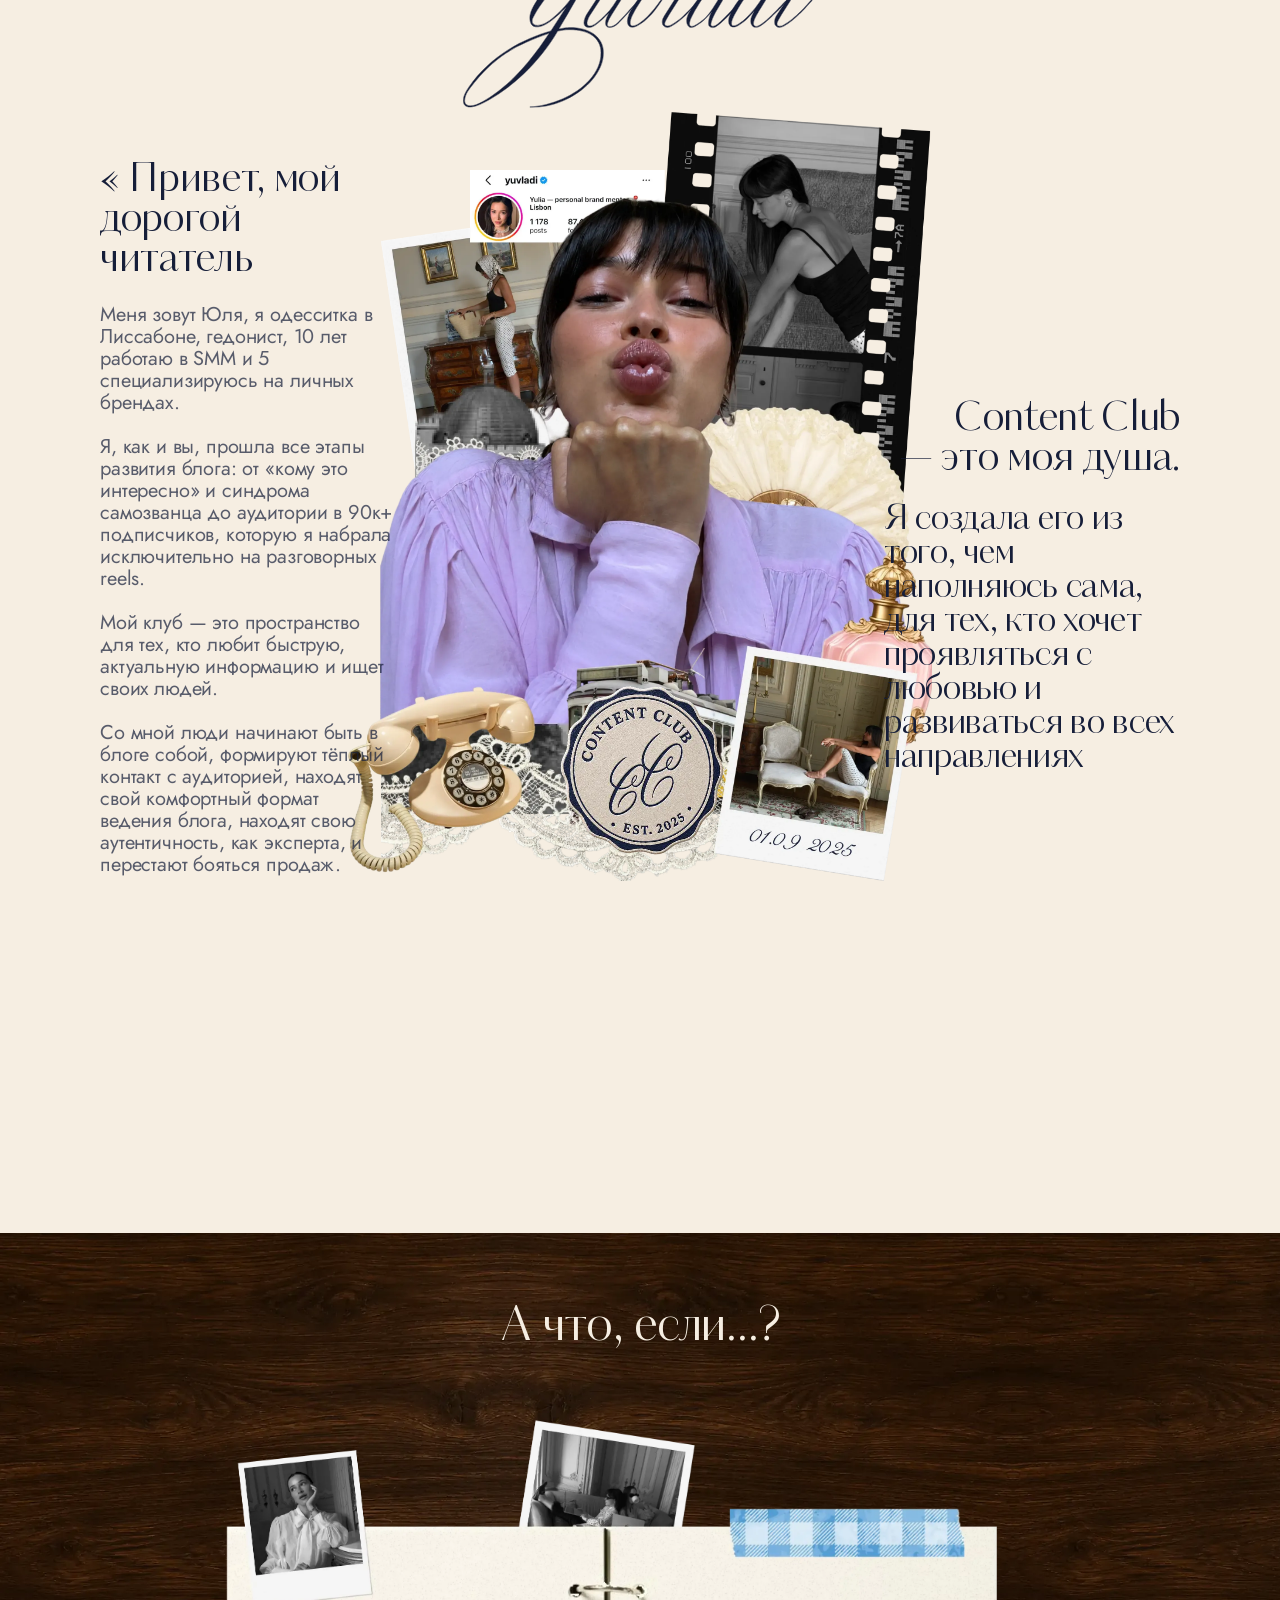
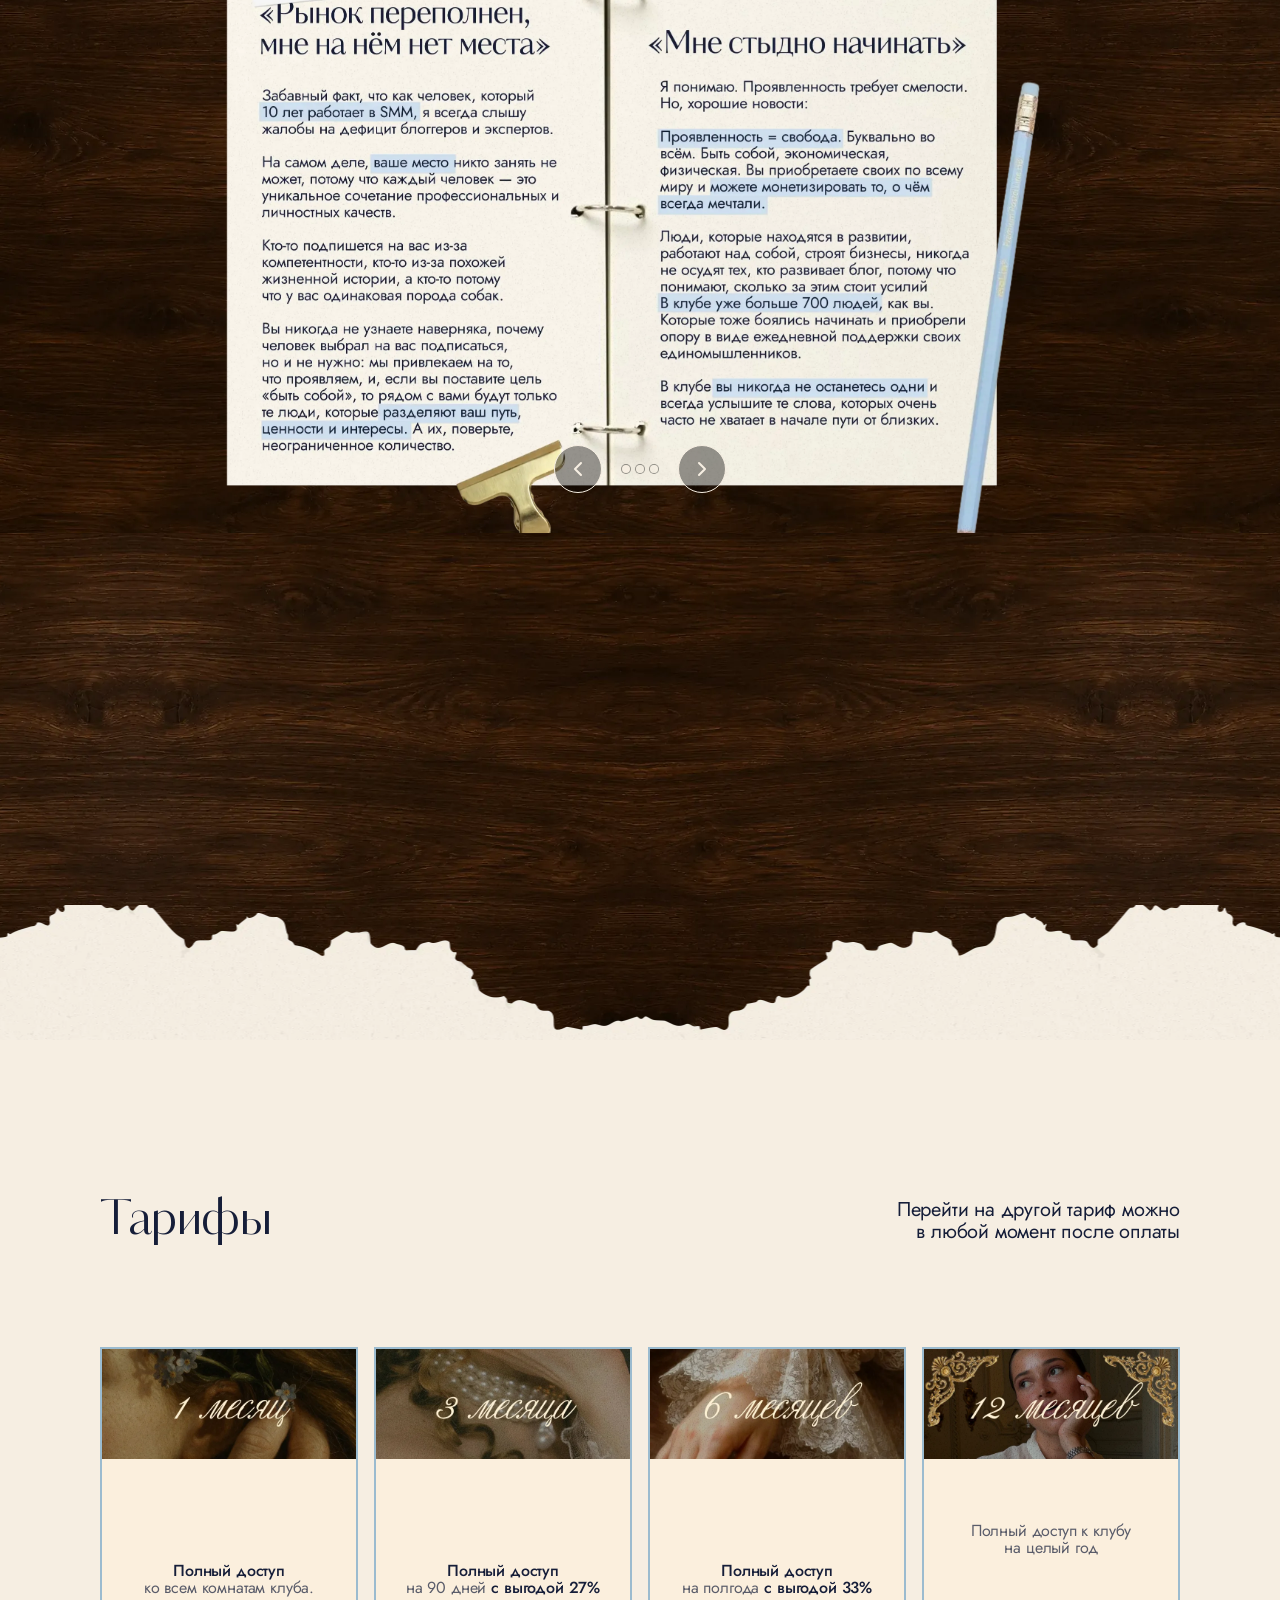
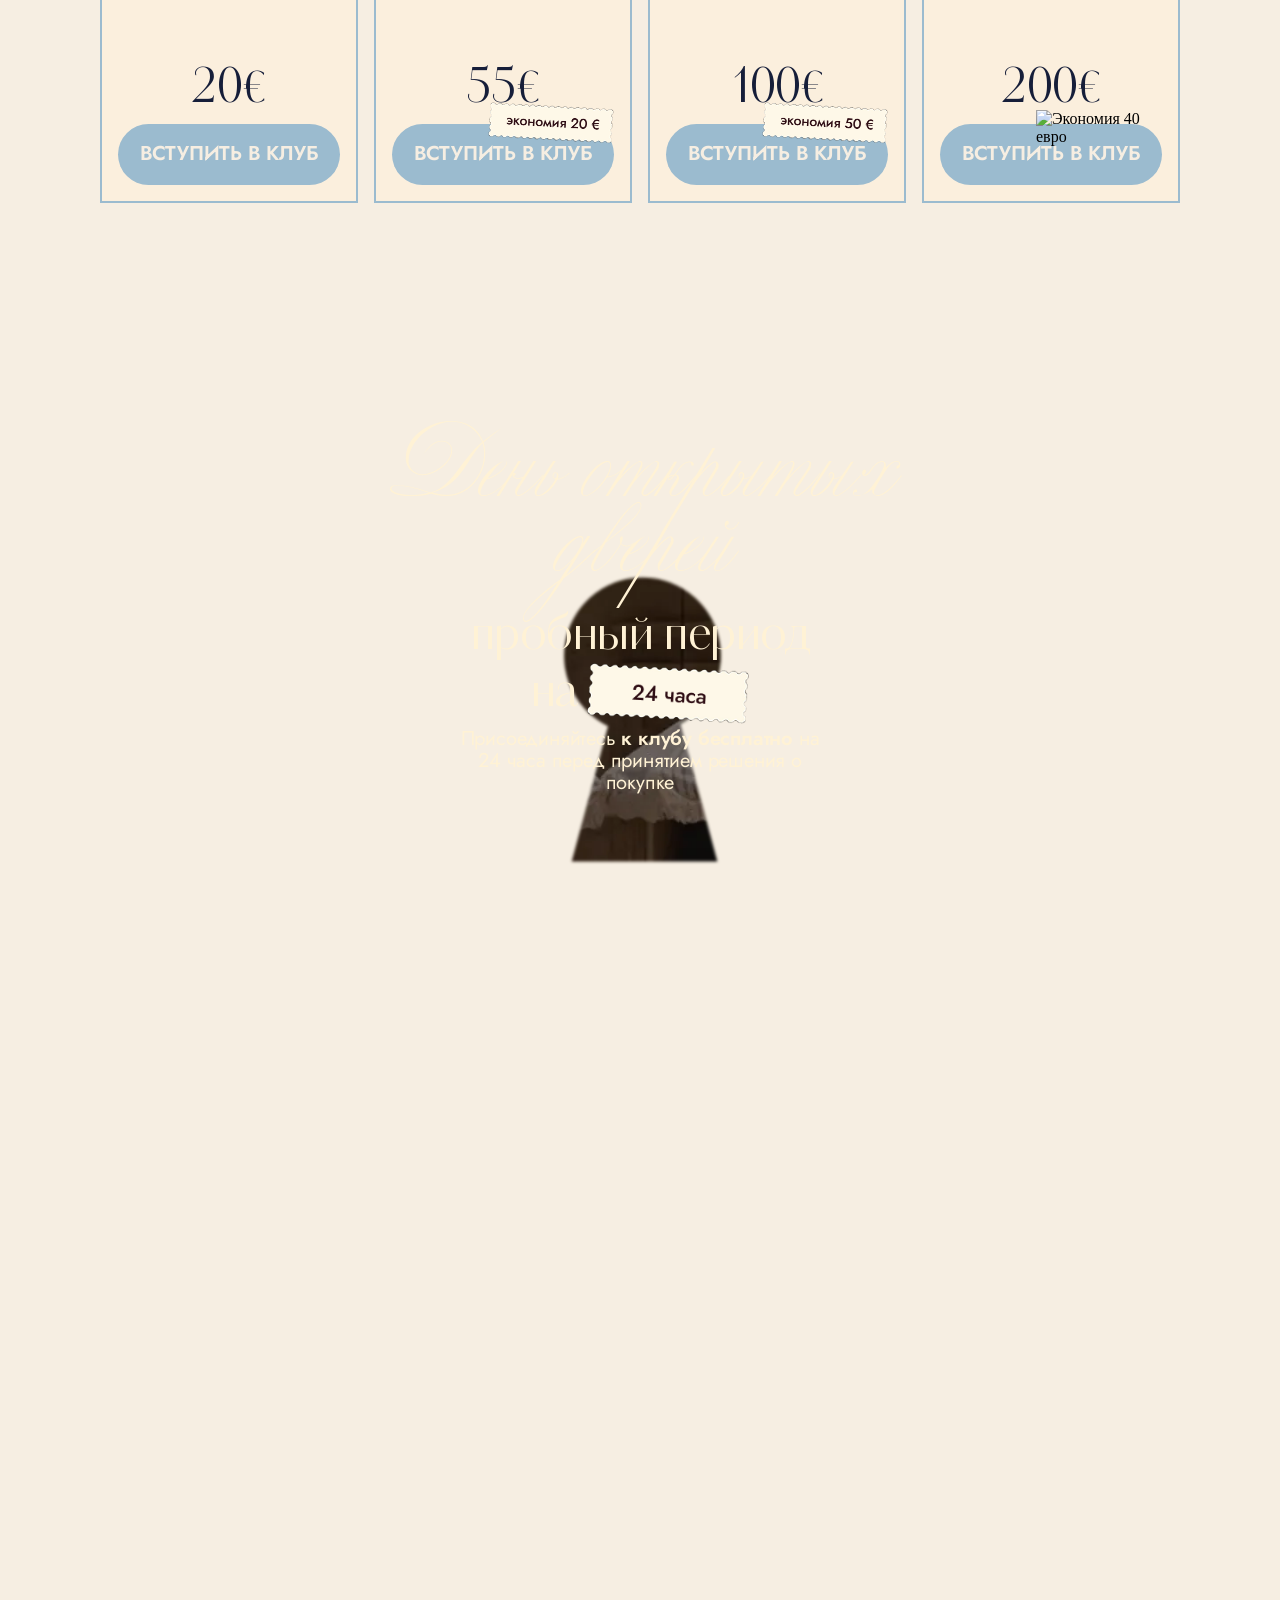
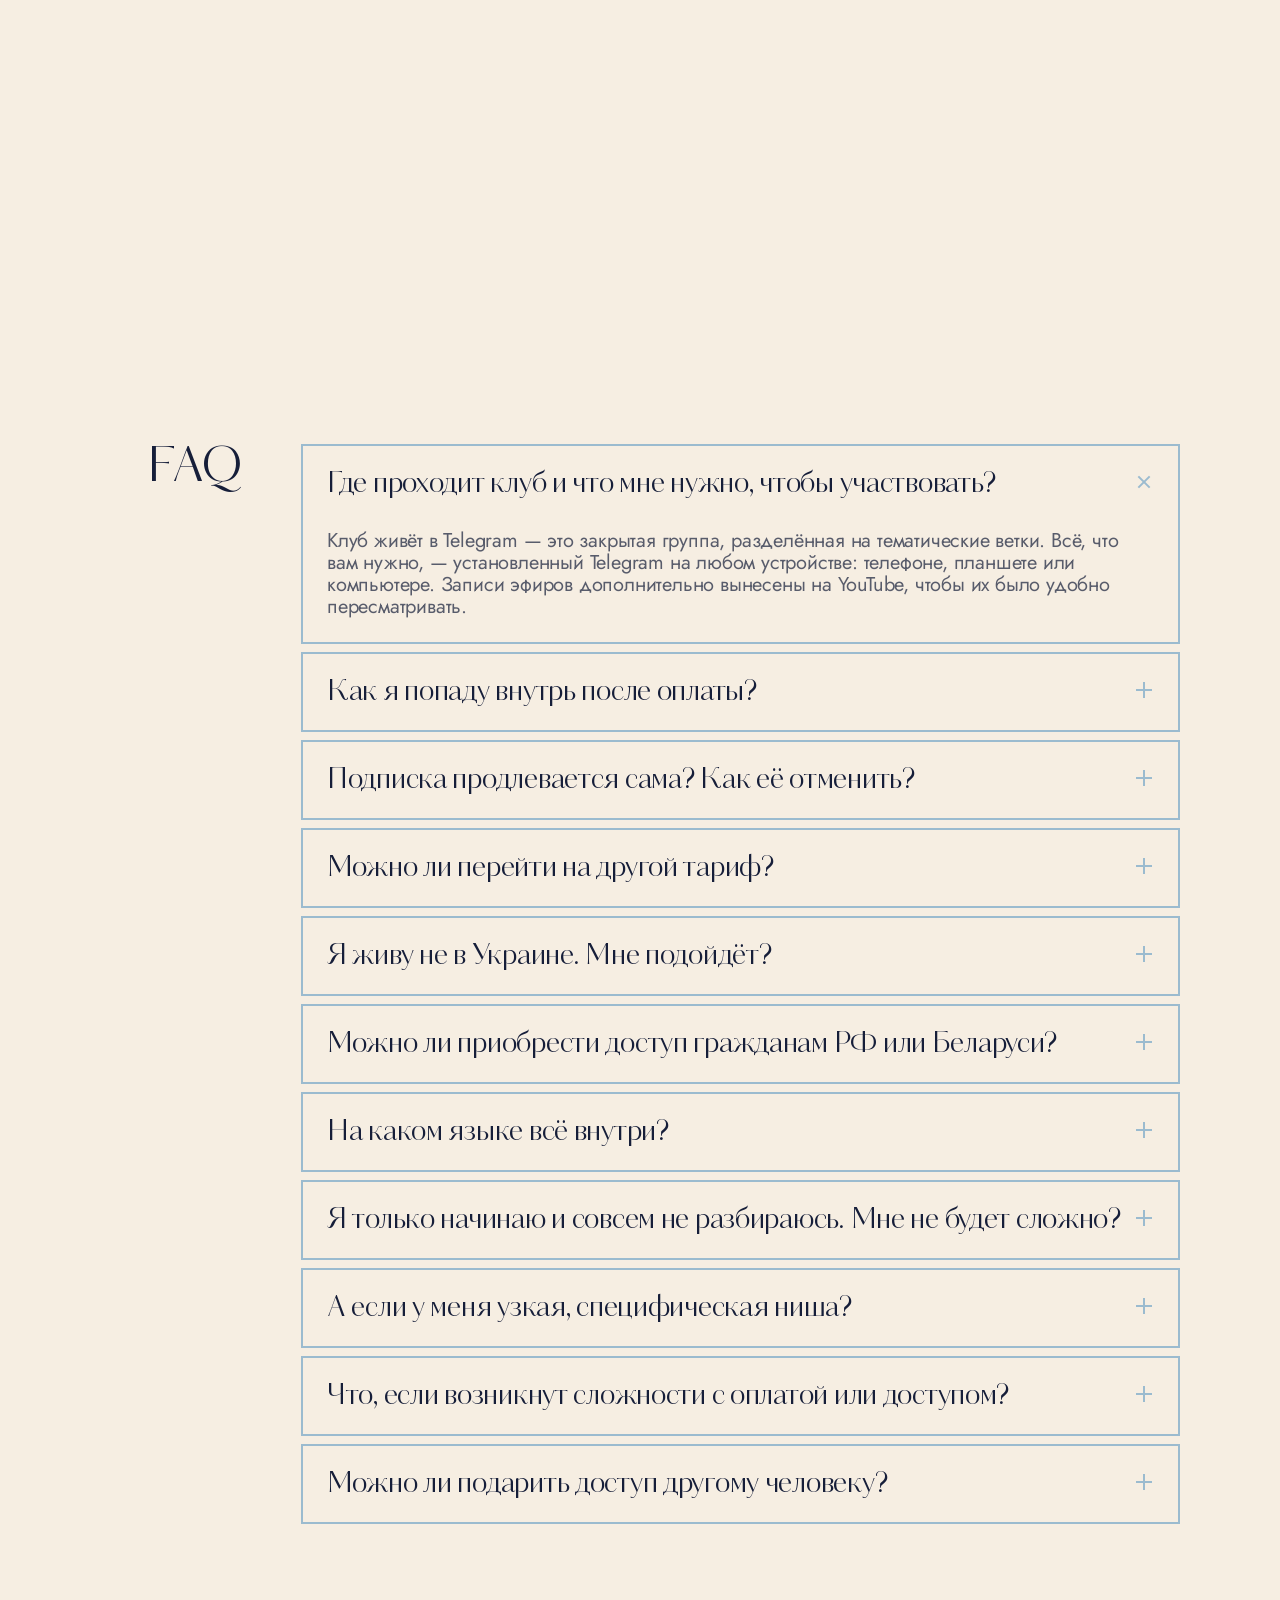
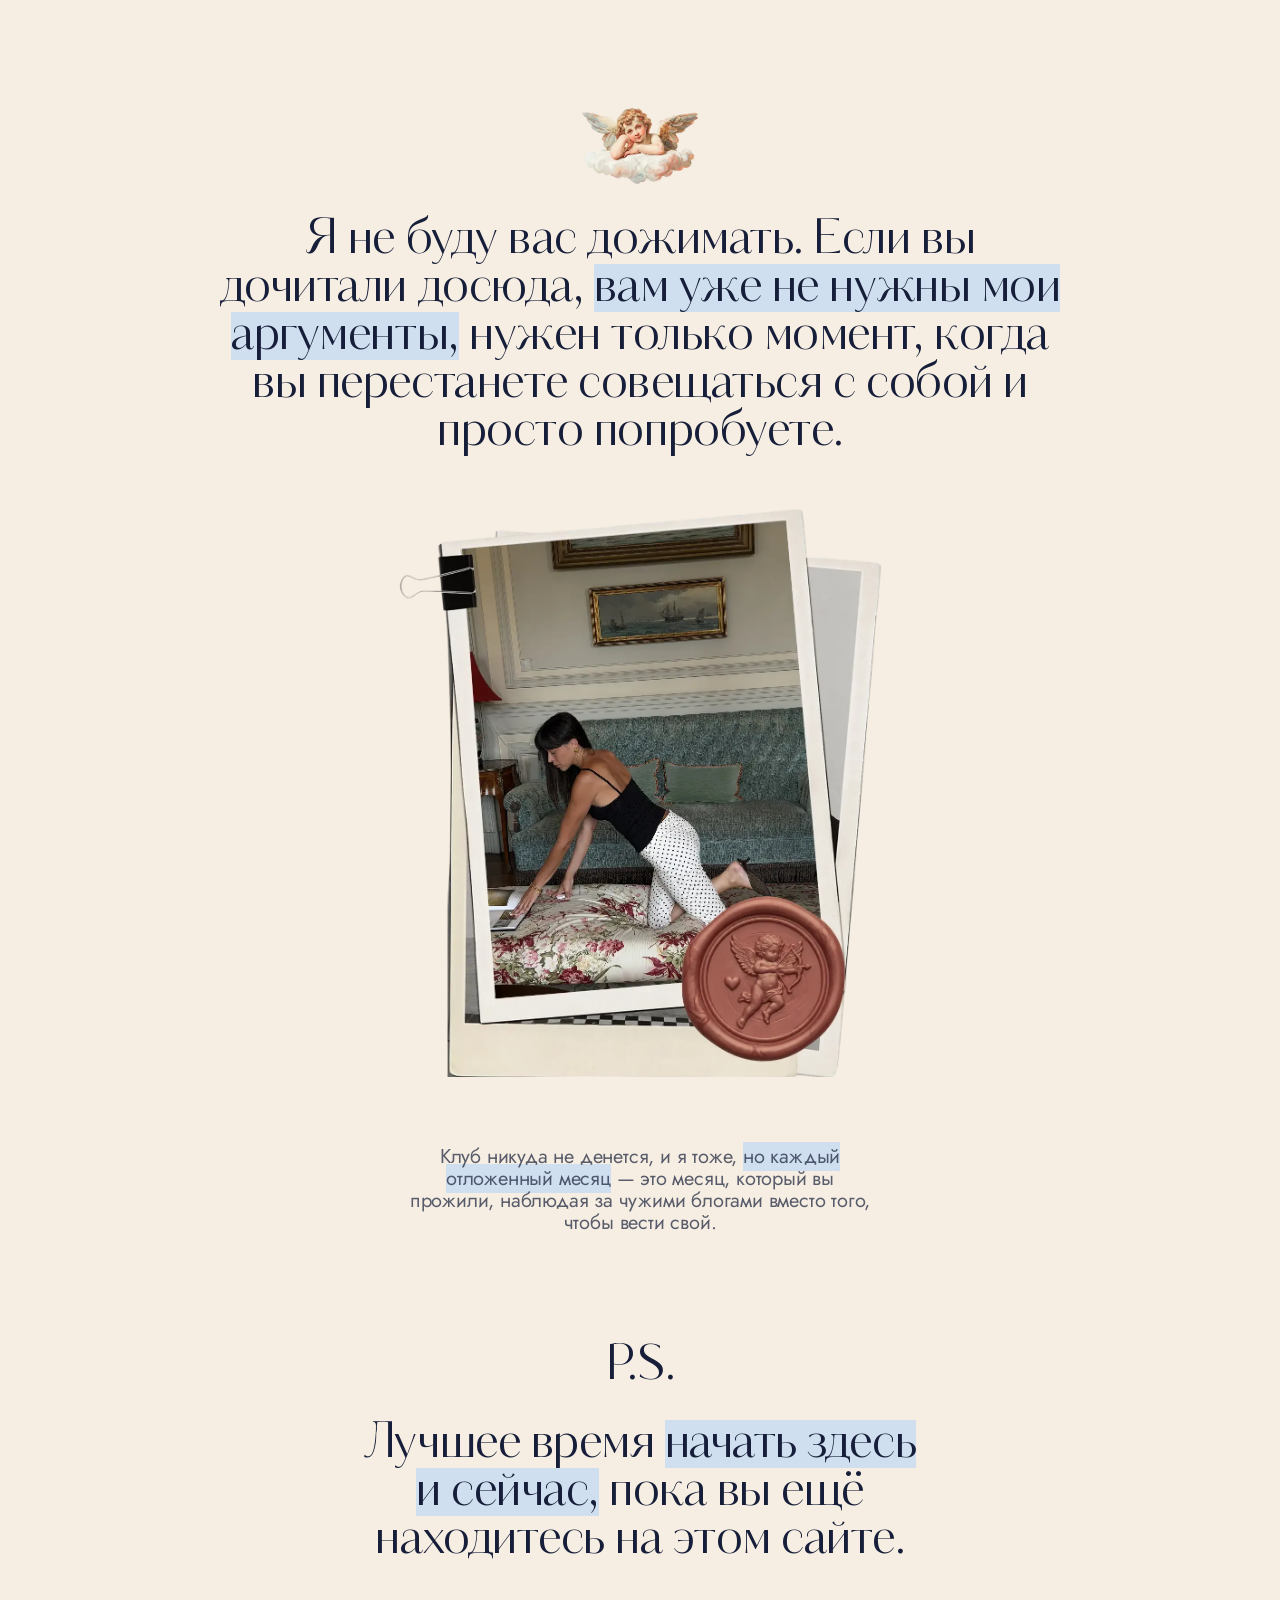
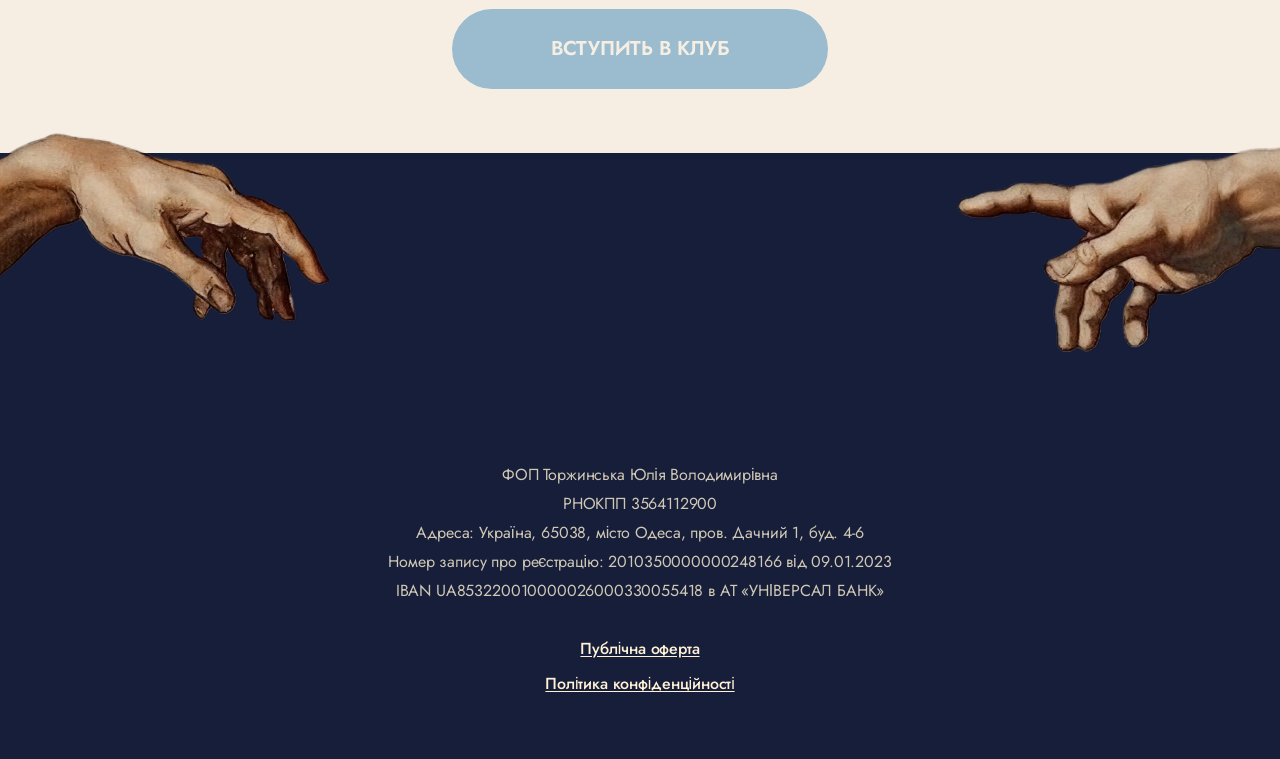
==== commit a773afc6: "Add dots to what-if nav; speed up keyhole-bonus open to one gesture what-if: add prev/next dot indic" ====
--- a/index.html
+++ b/index.html
@@ -425,6 +425,22 @@
         <button class="what-if__arrow what-if__arrow--prev" type="button" aria-label="Предыдущий разворот">
           <svg viewBox="0 0 24 24" width="24" height="24" aria-hidden="true"><path d="M15 6l-6 6 6 6" fill="none" stroke="currentColor" stroke-width="2" stroke-linecap="round" stroke-linejoin="round" /></svg>
         </button>
+
+        <div class="what-if__dots what-if__dots--mobile" role="tablist">
+          <button class="what-if__dot is-active" type="button" role="tab" aria-label="Шаг 1" aria-selected="true"></button>
+          <button class="what-if__dot" type="button" role="tab" aria-label="Шаг 2" aria-selected="false"></button>
+          <button class="what-if__dot" type="button" role="tab" aria-label="Шаг 3" aria-selected="false"></button>
+          <button class="what-if__dot" type="button" role="tab" aria-label="Шаг 4" aria-selected="false"></button>
+          <button class="what-if__dot" type="button" role="tab" aria-label="Шаг 5" aria-selected="false"></button>
+          <button class="what-if__dot" type="button" role="tab" aria-label="Шаг 6" aria-selected="false"></button>
+        </div>
+
+        <div class="what-if__dots what-if__dots--desktop" role="tablist">
+          <button class="what-if__dot is-active" type="button" role="tab" aria-label="Разворот 1" aria-selected="true"></button>
+          <button class="what-if__dot" type="button" role="tab" aria-label="Разворот 2" aria-selected="false"></button>
+          <button class="what-if__dot" type="button" role="tab" aria-label="Разворот 3" aria-selected="false"></button>
+        </div>
+
         <button class="what-if__arrow what-if__arrow--next" type="button" aria-label="Следующий разворот">
           <svg viewBox="0 0 24 24" width="24" height="24" aria-hidden="true"><path d="M9 6l6 6-6 6" fill="none" stroke="currentColor" stroke-width="2" stroke-linecap="round" stroke-linejoin="round" /></svg>
         </button>
--- a/css/components/what-if.css
+++ b/css/components/what-if.css
@@ -204,8 +204,45 @@
   -webkit-tap-highlight-color: transparent;
 }
 
+/* Two separate dot strips, not one — mobile steps through 6 half-spread
+   frames but desktop steps through 3 whole spreads (see js/what-if-nav.js),
+   so the counts genuinely differ per breakpoint instead of just needing
+   a style tweak like most other mobile/desktop pairs on this page. */
+.what-if__dots {
+  display: flex;
+  align-items: center;
+  gap: 6px;
+}
+
+.what-if__dots--desktop {
+  display: none;
+}
+
+.what-if__dot {
+  width: 8px;
+  height: 8px;
+  border-radius: 50%;
+  border: none;
+  padding: 0;
+  background: rgba(246, 238, 226, 0.4);
+  box-shadow: 0 0 0 1px var(--color-overlay-black-40);
+  cursor: pointer;
+}
+
+.what-if__dot.is-active {
+  background: var(--color-cream-pale);
+}
+
 @media (min-width: 1200px) {
   .what-if__nav {
     bottom: 40px;
   }
-}
+
+  .what-if__dots--mobile {
+    display: none;
+  }
+
+  .what-if__dots--desktop {
+    display: flex;
+  }
+}
--- a/css/components/keyhole-bonus.css
+++ b/css/components/keyhole-bonus.css
@@ -27,9 +27,12 @@
    --progress custom property below (see .keyhole-bonus__photo) — the
    opening is 1:1 with the scroll gesture, not a timed animation, so
    there's no "did I miss the transition" window at all. The script maps
-   only the first ~55% of the pinned scroll distance to the zoom; the
-   remaining ~45% holds the fully-open frame on screen (still pinned)
-   before releasing, so there's real time to read the text and tap the CTA.
+   only the first ~16% of the pinned scroll distance (~12vh — about one
+   wheel tick or touch swipe) to the zoom, so the hole finishes opening
+   within a single scroll gesture instead of dragging across several; the
+   remaining ~84% (~63vh) holds the fully-open frame on screen (still
+   pinned) before releasing, so there's real time to read the text and
+   tap the CTA.
 
    The keyhole mask is inlined as a data URI (not a separate .svg file)
    because file:// pages — i.e. opening index.html directly instead of
@@ -67,9 +70,11 @@
 .keyhole-bonus {
   position: relative;
   /* Extra scroll distance for the pin: 100vh of it is consumed just
-     holding .pin on screen, the remaining 150vh is what
-     js/keyhole-bonus.js turns into 0–1 scroll progress. */
-  height: 250vh;
+     holding .pin on screen, the remaining 75vh is what
+     js/keyhole-bonus.js turns into 0–1 scroll progress (~12vh of that
+     opens the keyhole, ~63vh holds it open to read — see ZOOM_FRACTION
+     there and the file-top comment above). */
+  height: 175vh;
   background: var(--color-cream-pale);
 }
 
@@ -178,6 +183,18 @@
   transform: translateY(0);
 }
 
+/* Classica Two.ttf has no Ukrainian Cyrillic-extension glyphs at all
+   (і/ї/є/ґ, upper or lower — verified via the font's cmap). The only word
+   in this title that needs one is "відкритих" (UA copy), which uses "і".
+   Rather than fall back to a mismatched font or a real fallback glyph via
+   @font-face unicode-range, index-ua.html swaps just that letter for the
+   Latin "i" — same glyph shape as Cyrillic і in effectively every typeface,
+   including this one (its Latin i is present and covers the same visual
+   role), so it stays real, selectable, accessible text with no visible
+   difference. Do NOT extend this trick to є/ї/ґ — there's no Latin or
+   mirrored-letter substitute that matches those shapes; if UA copy in this
+   element ever needs them, add a proper unicode-range @font-face fallback
+   instead. */
 .keyhole-bonus__title {
   position: absolute;
   top: 10.1%;
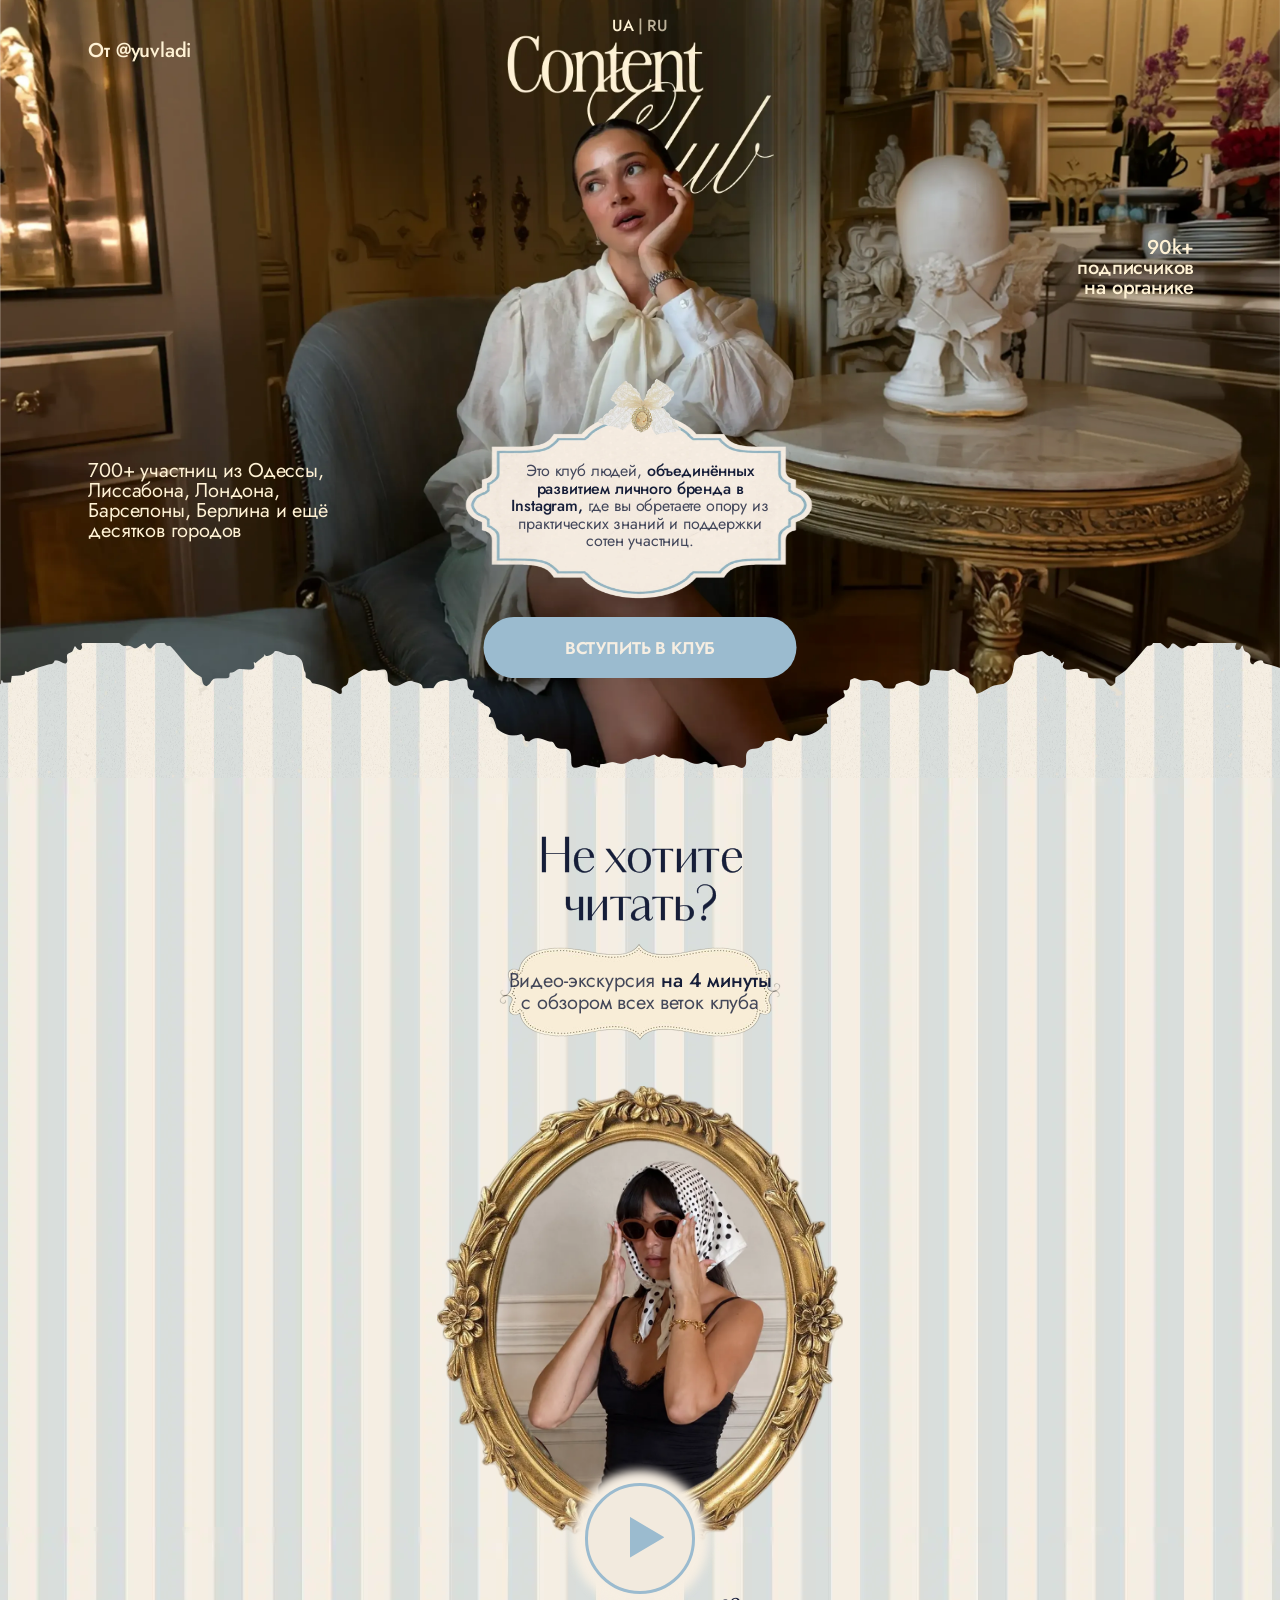
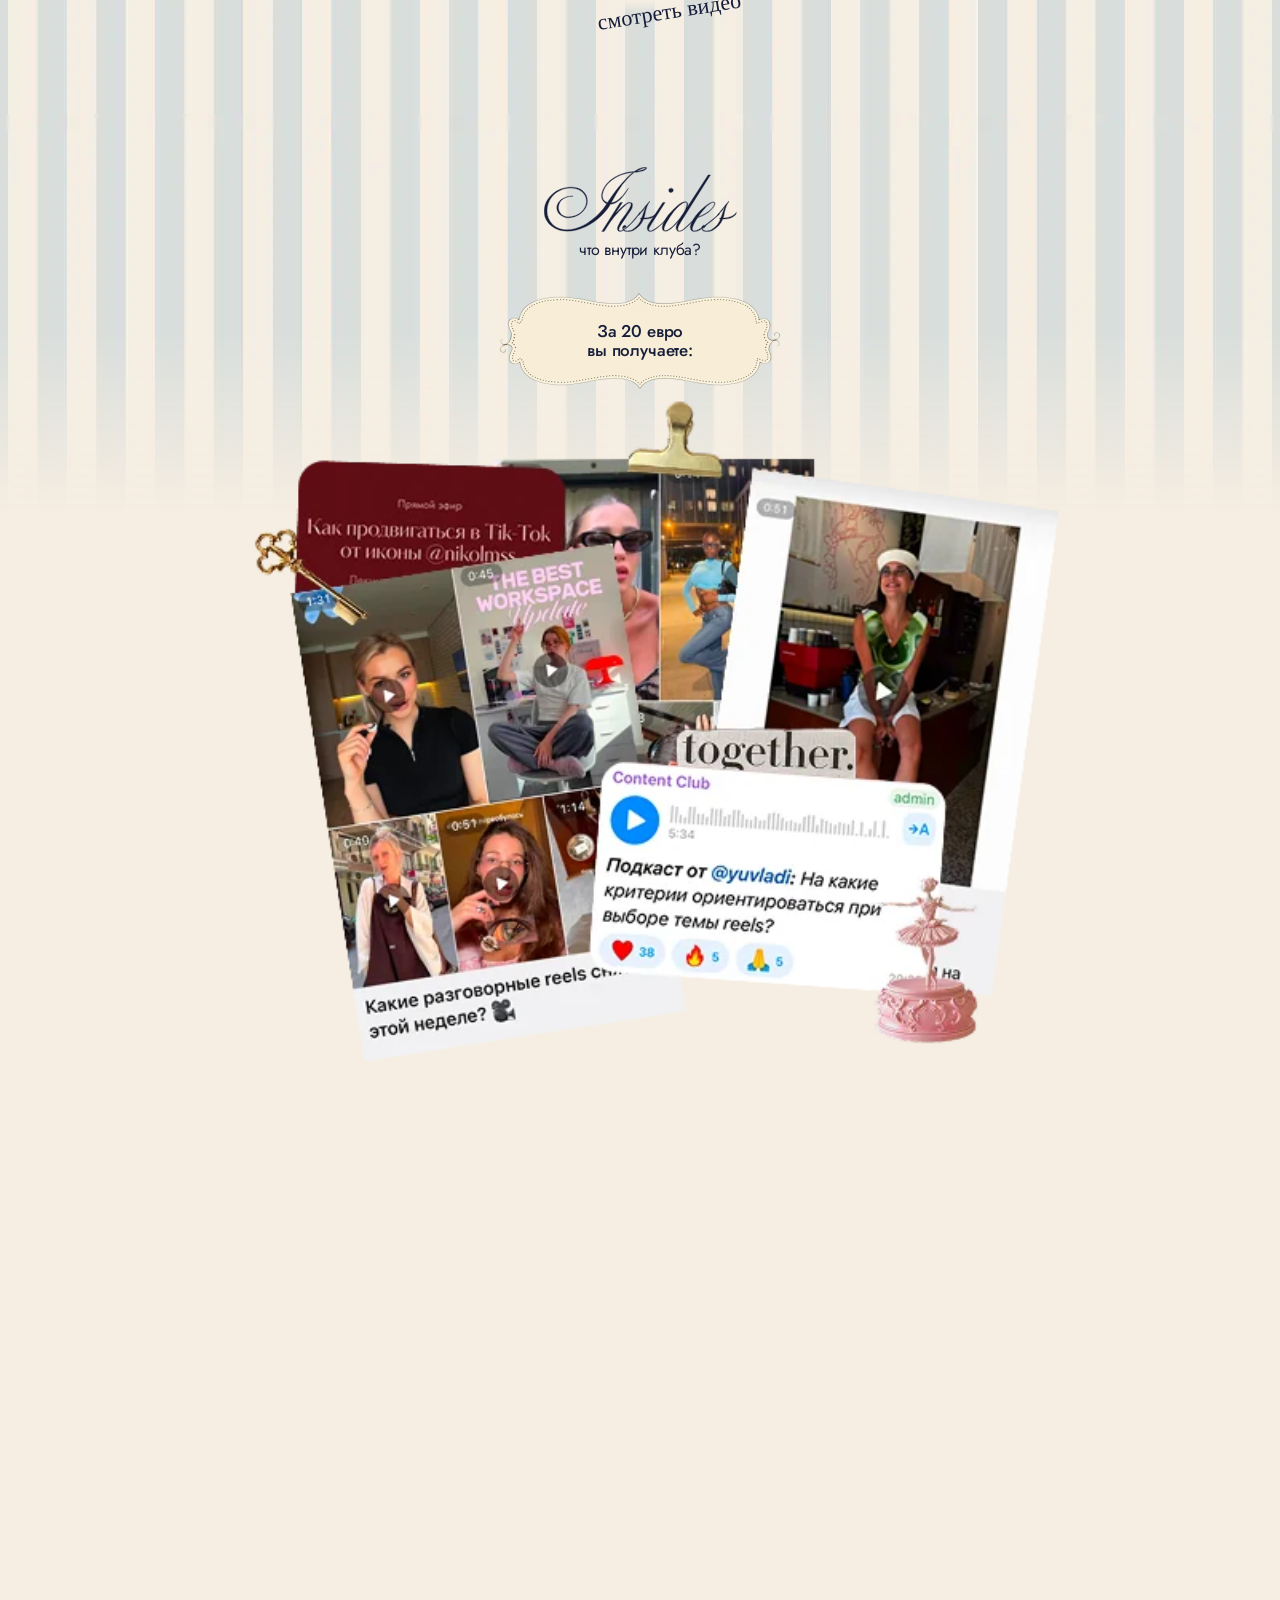
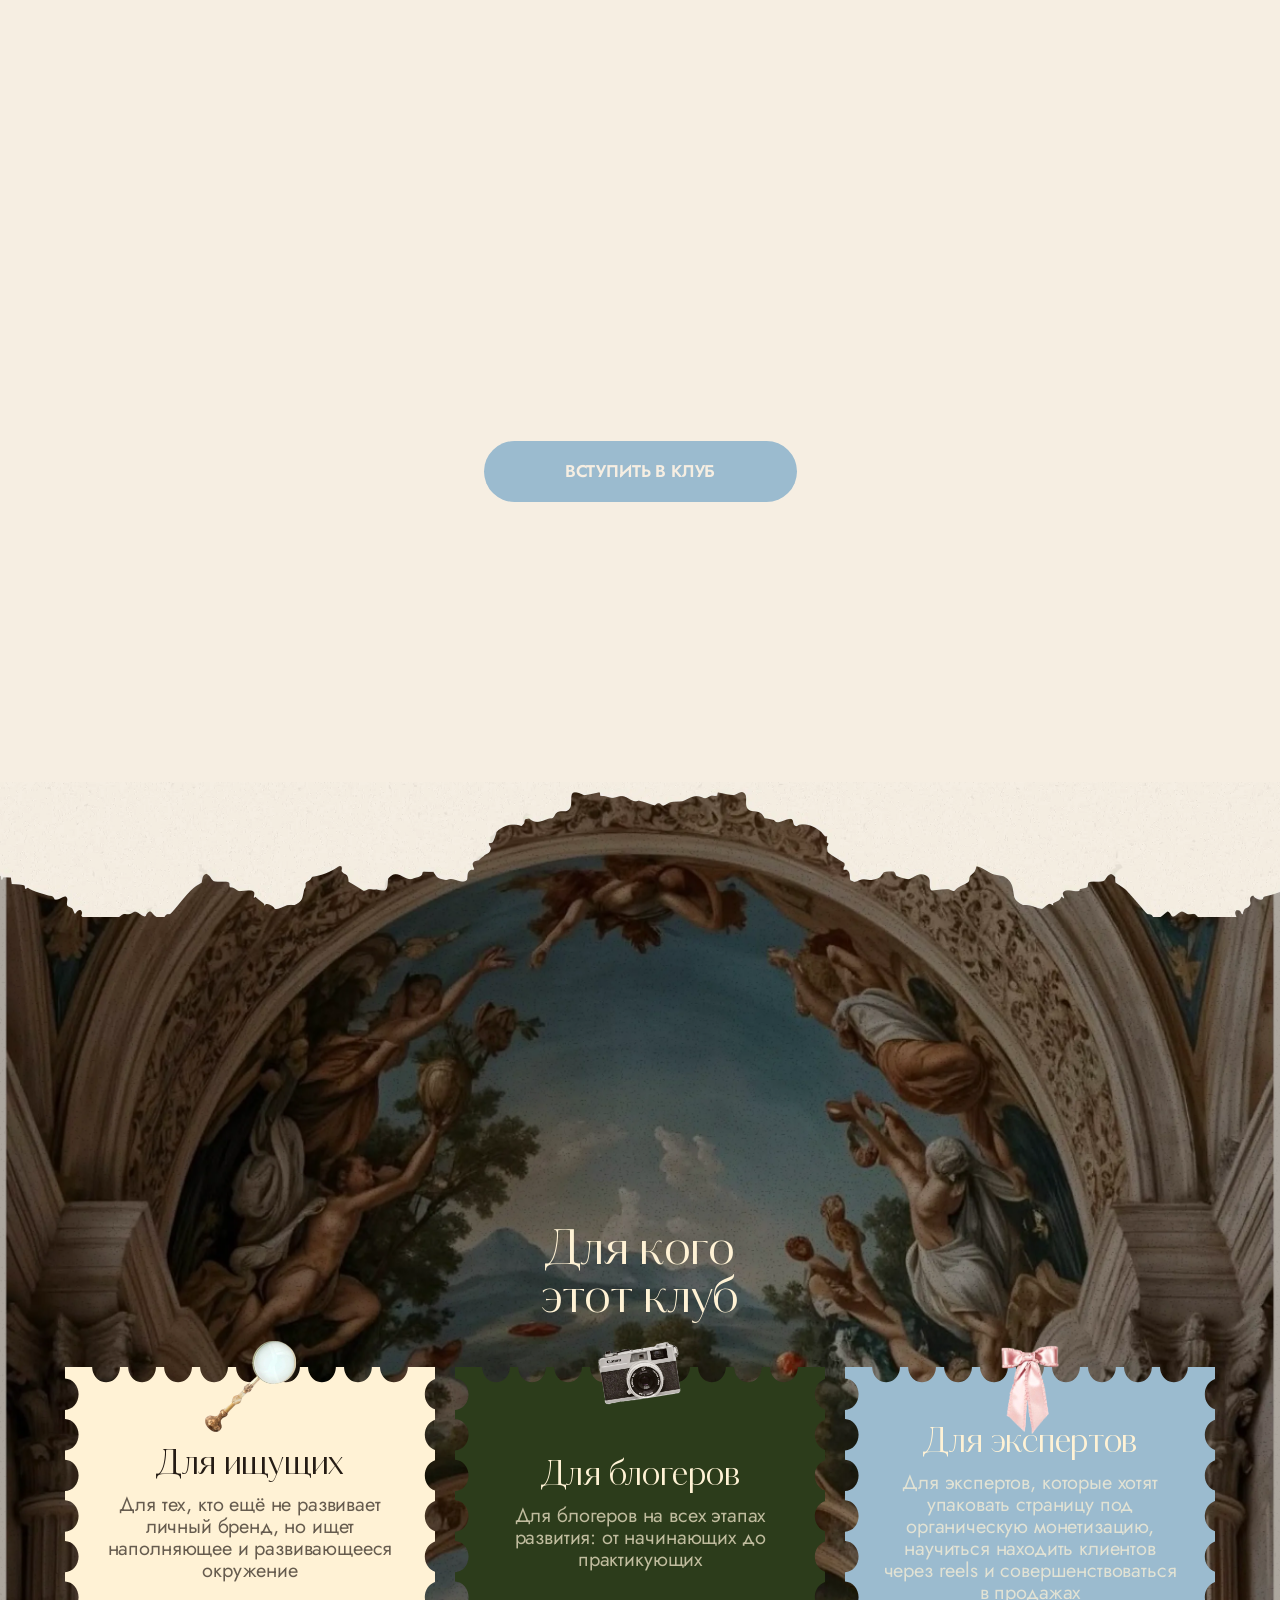
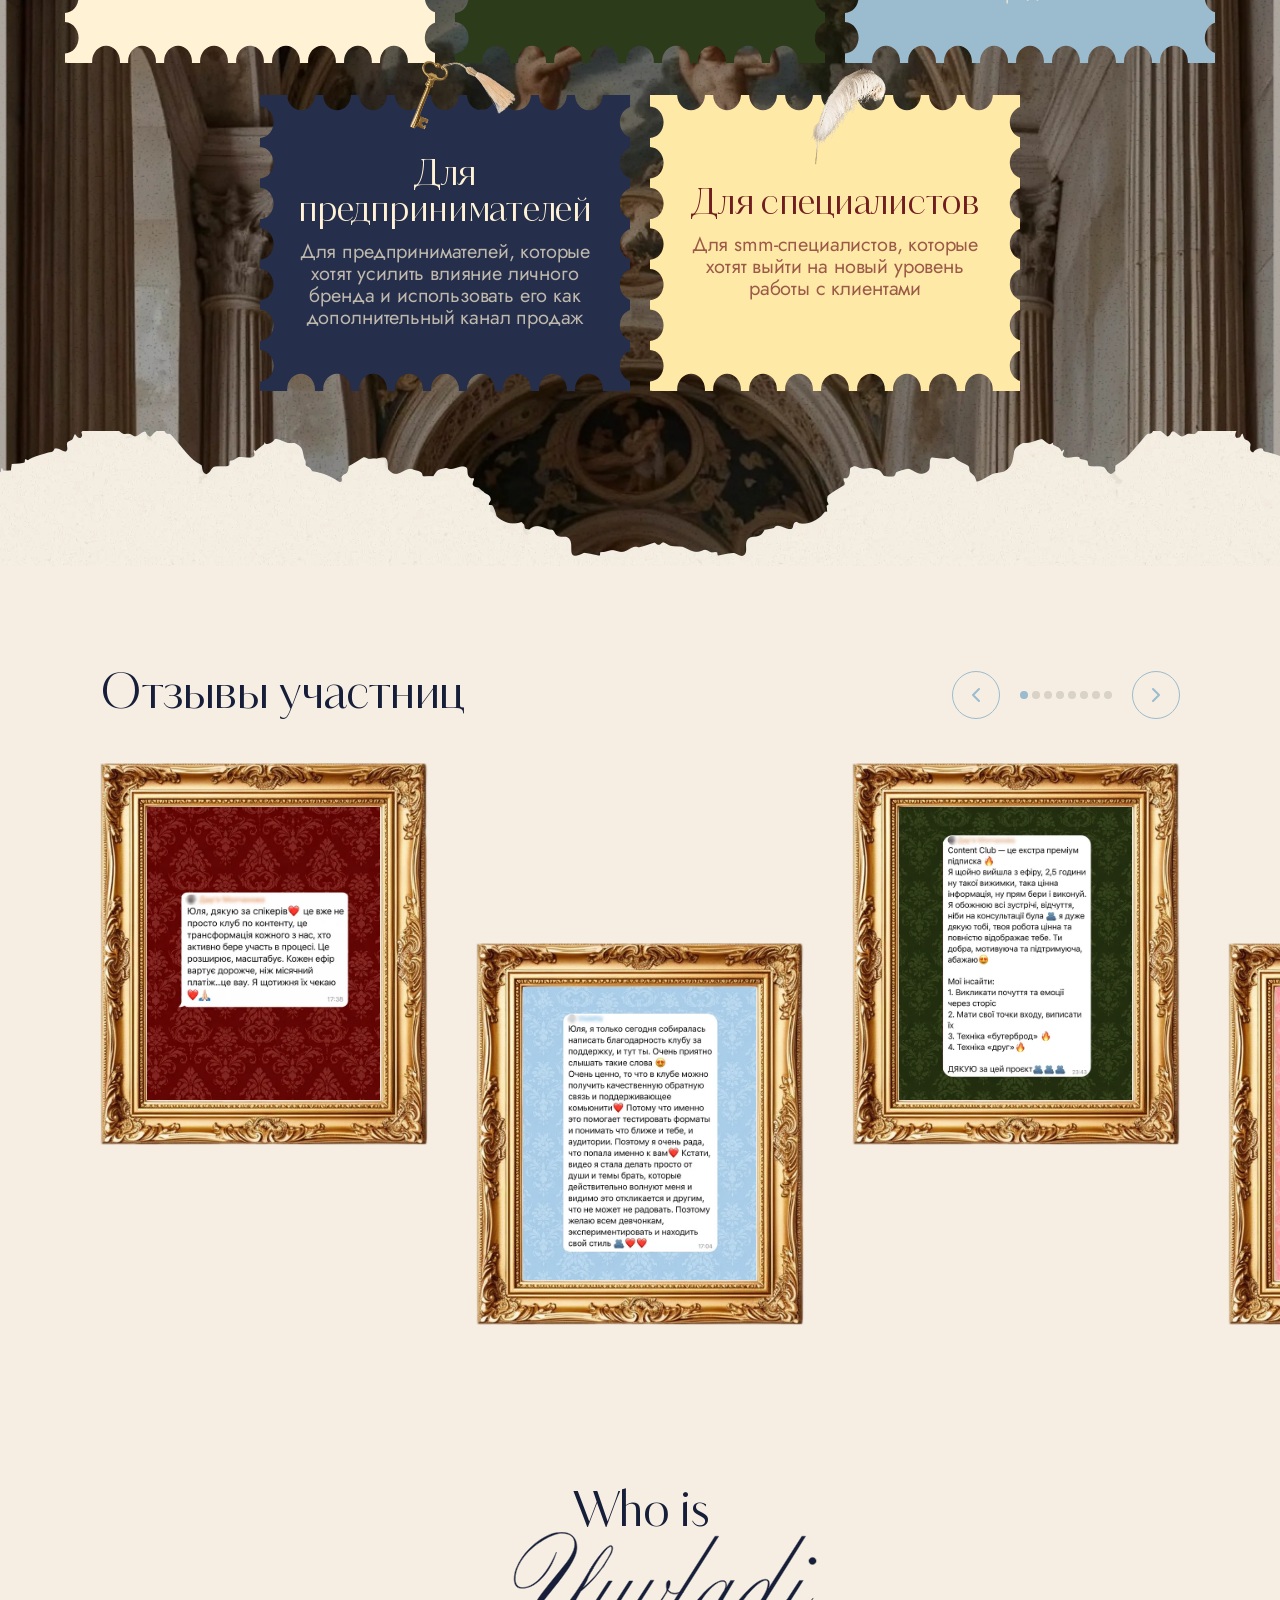
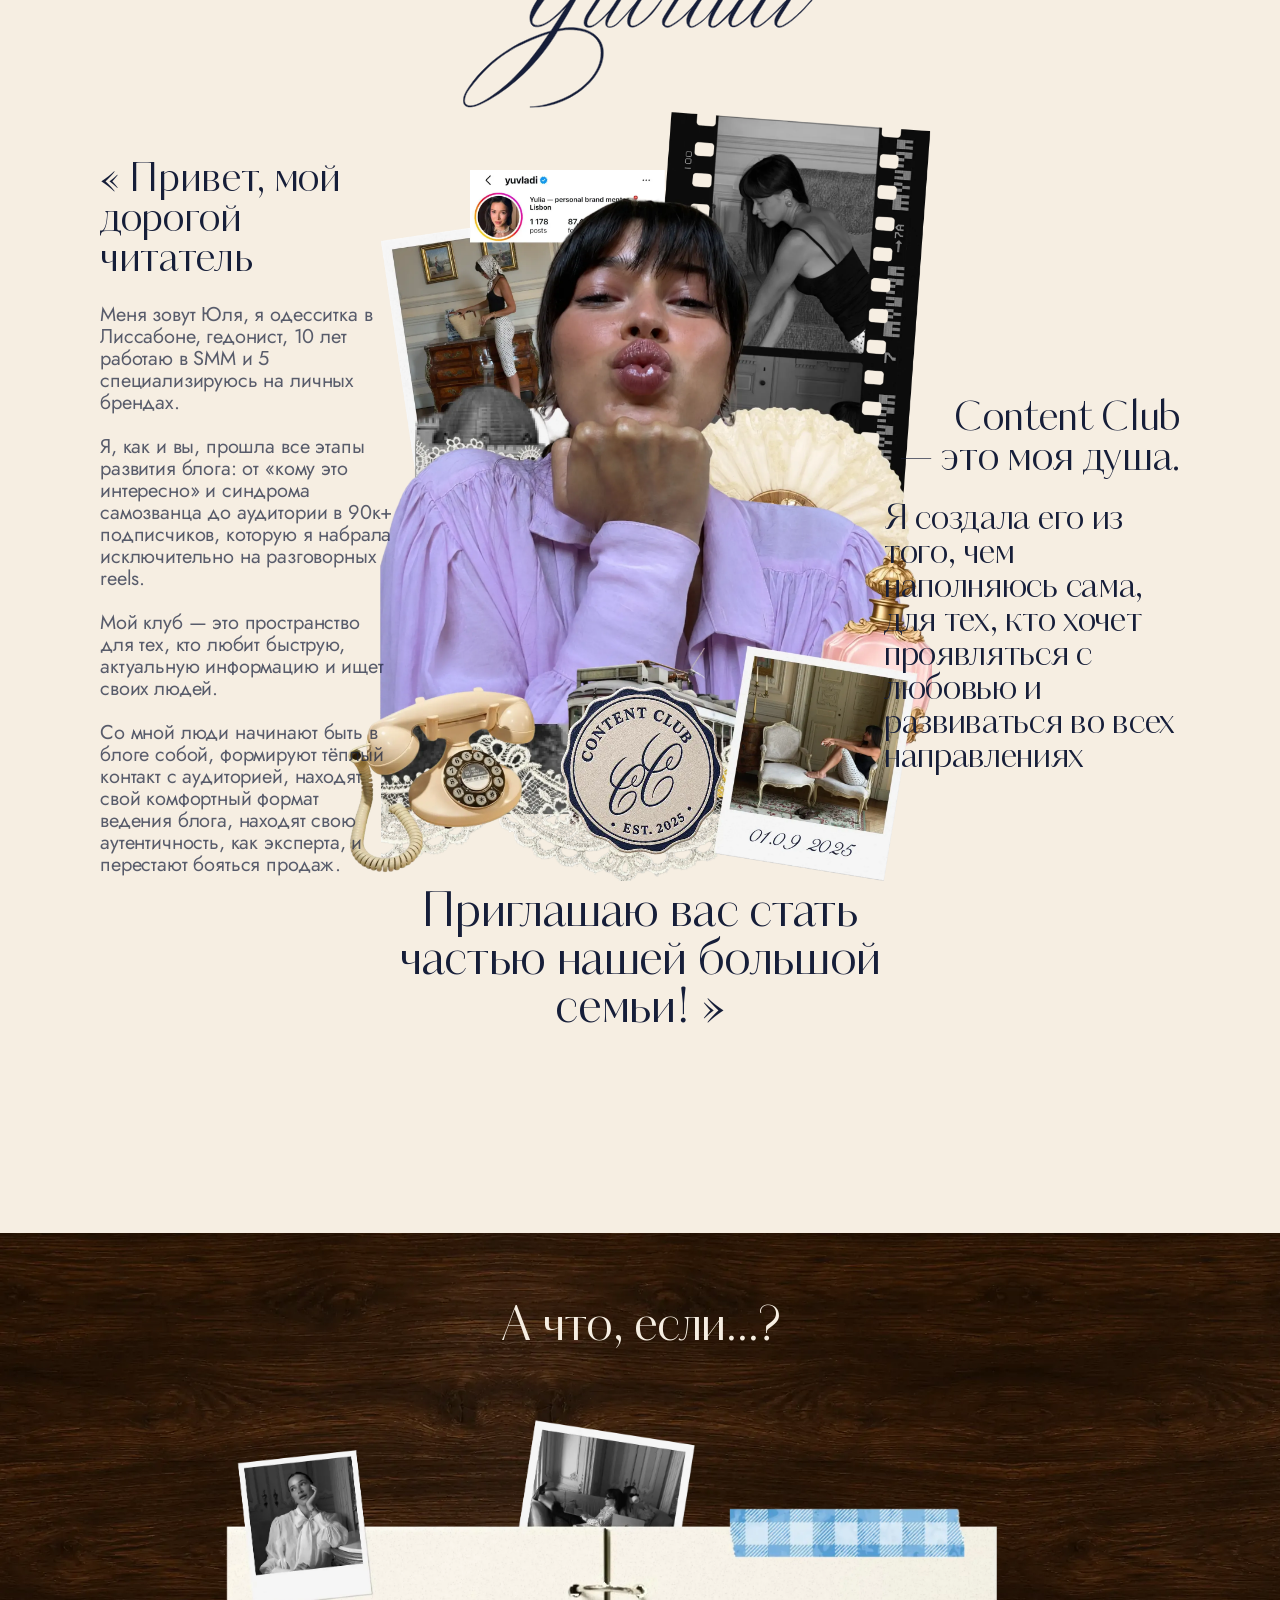
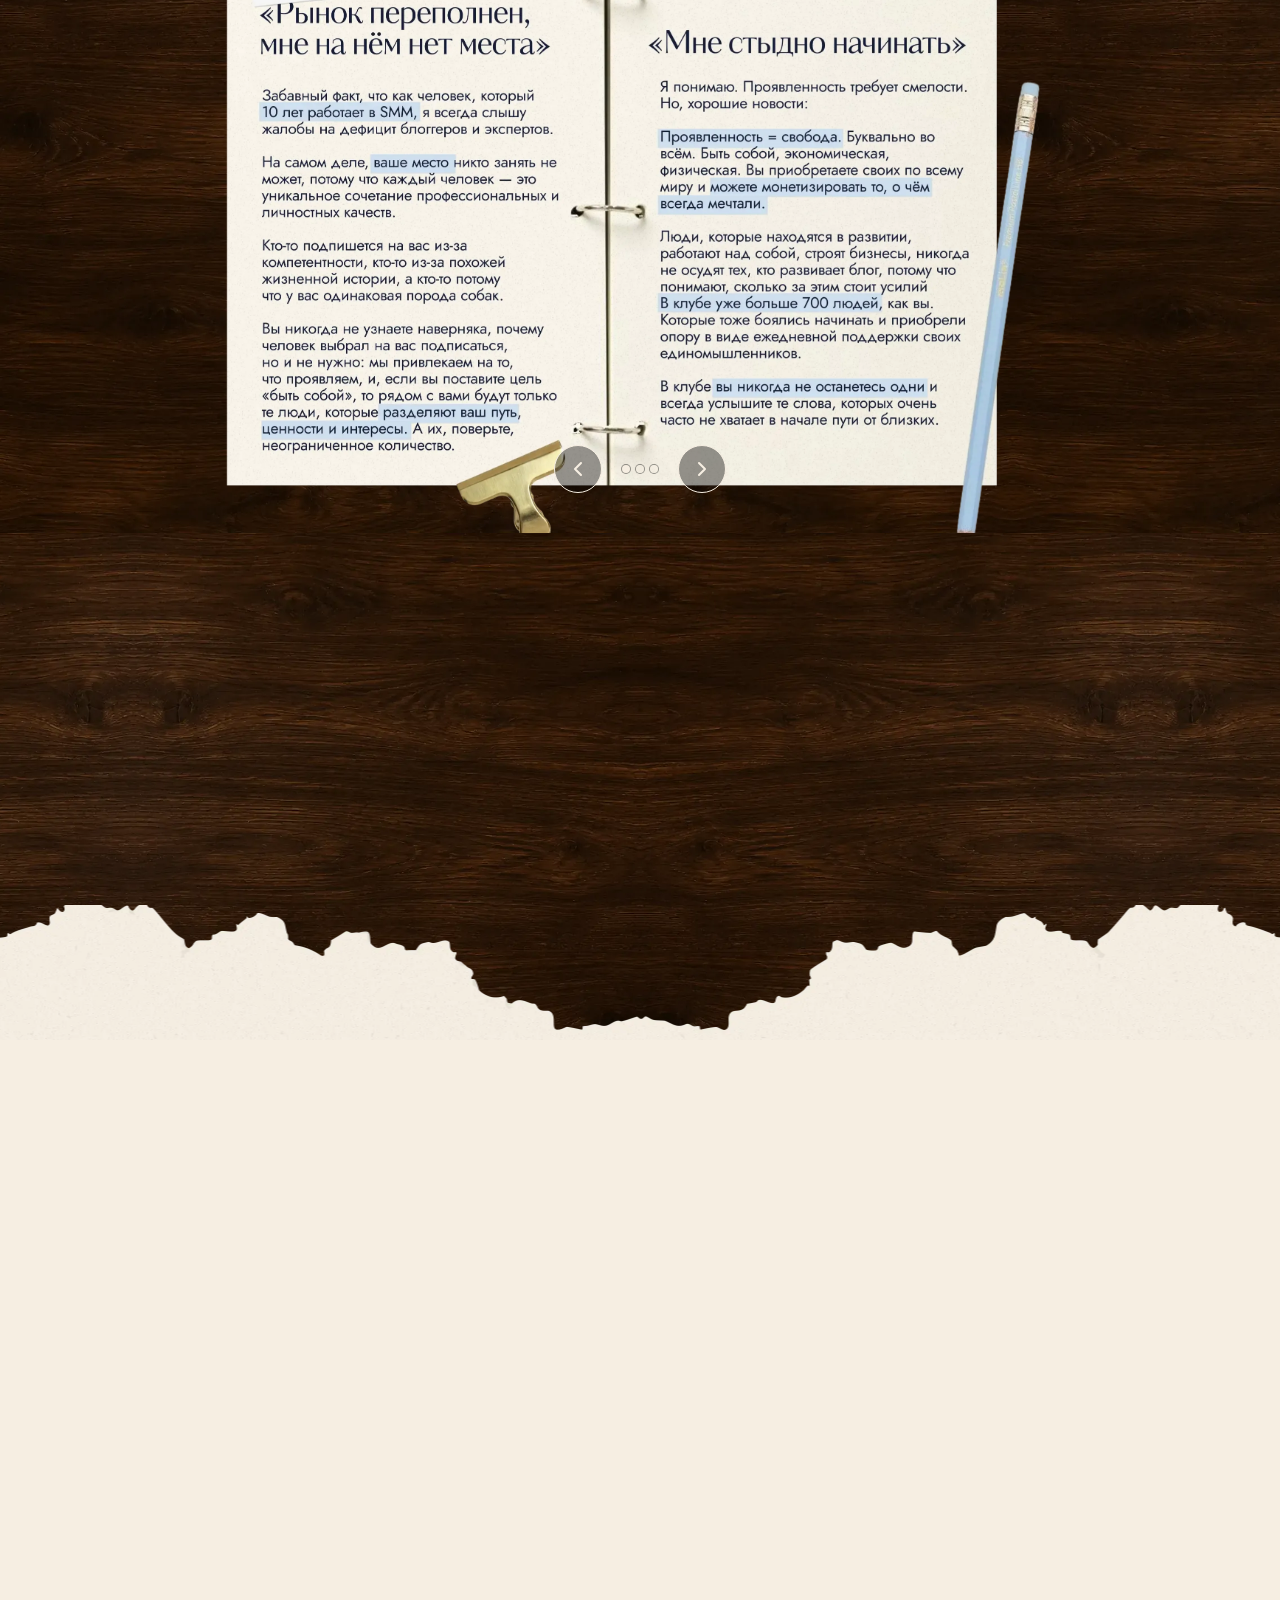
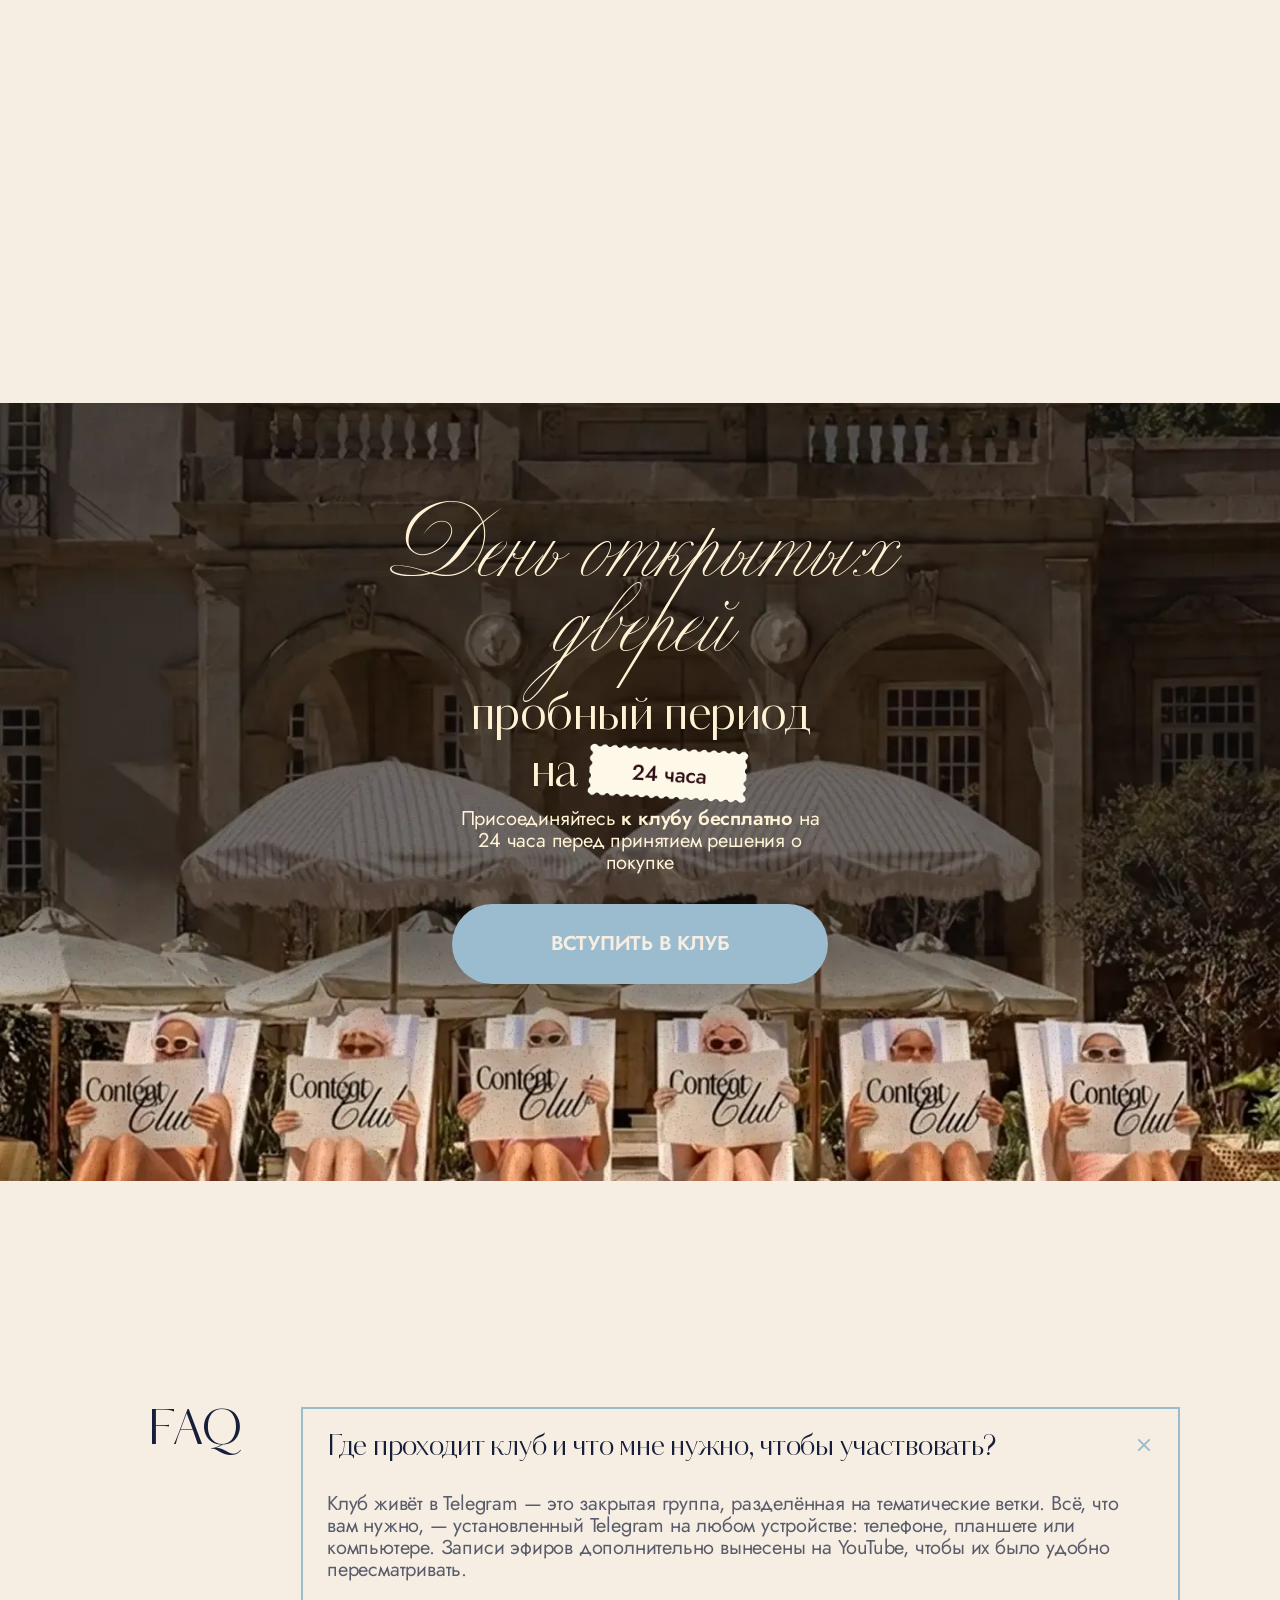
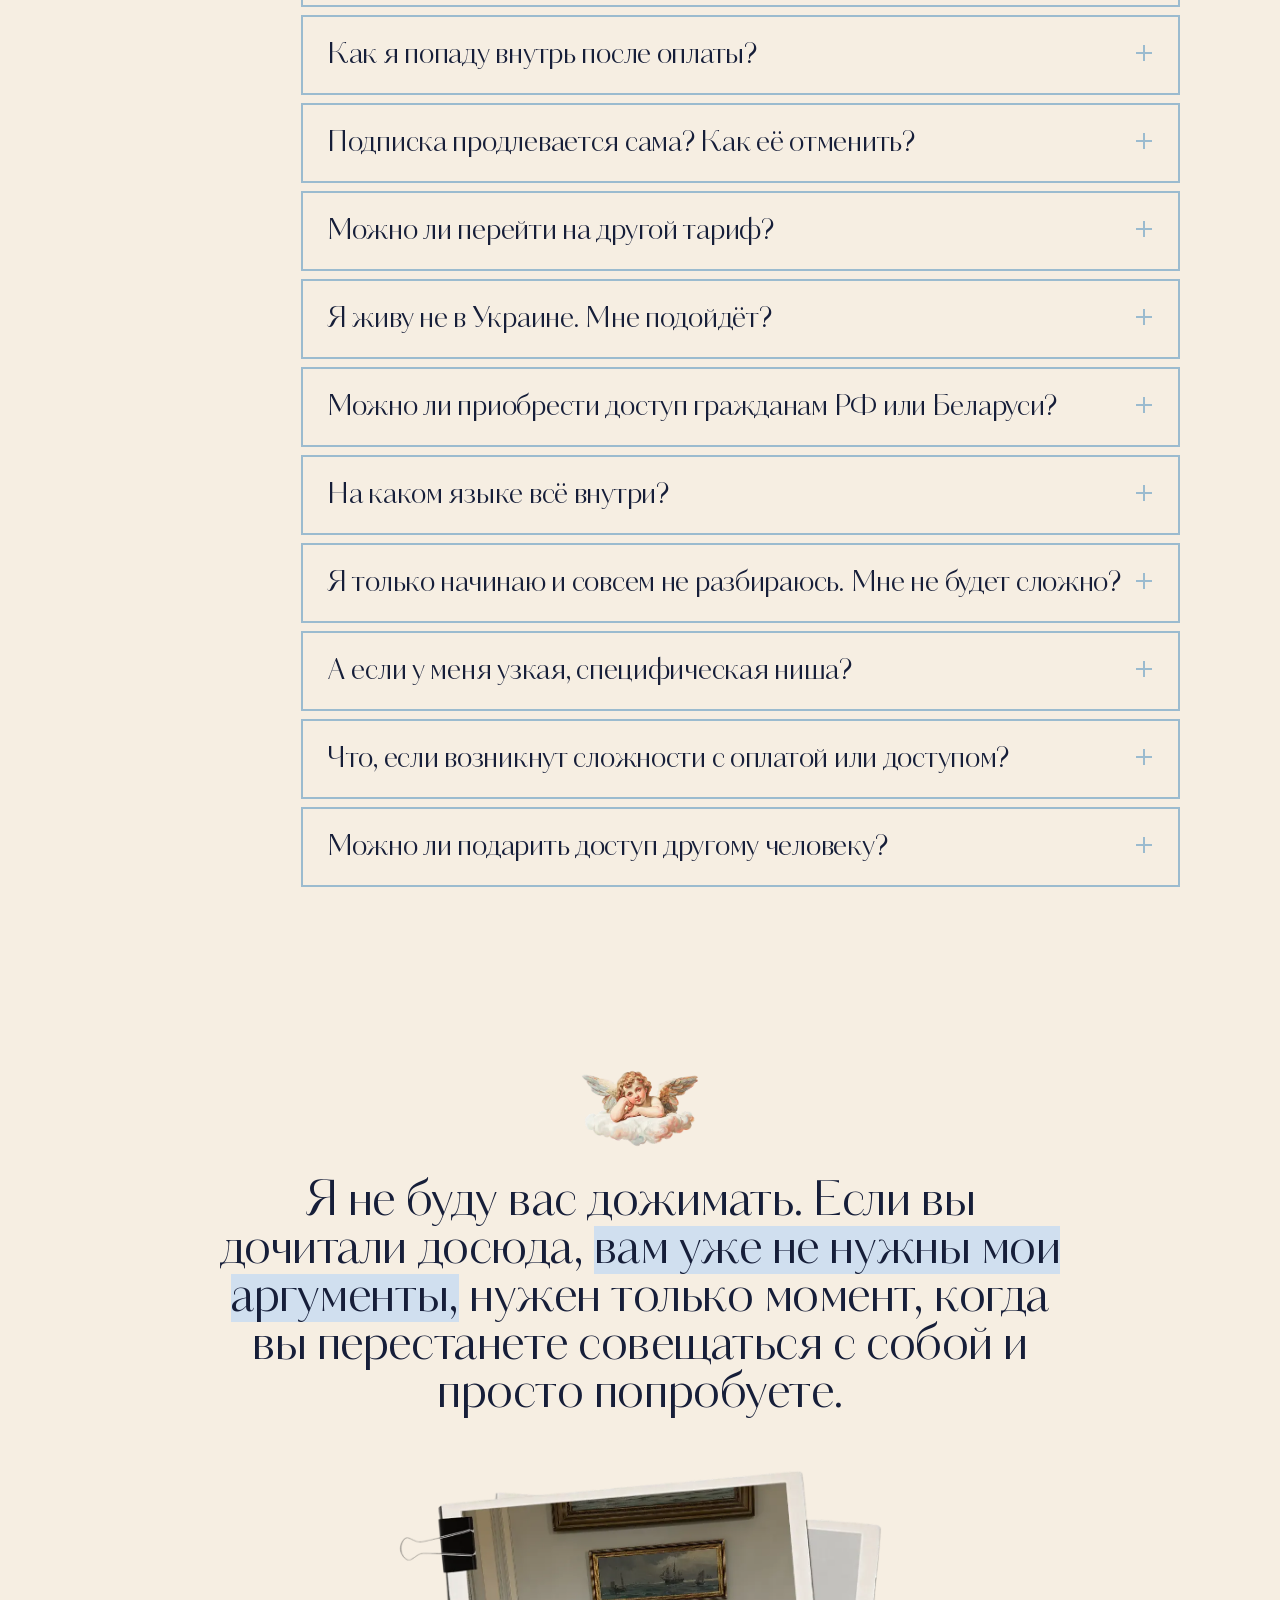
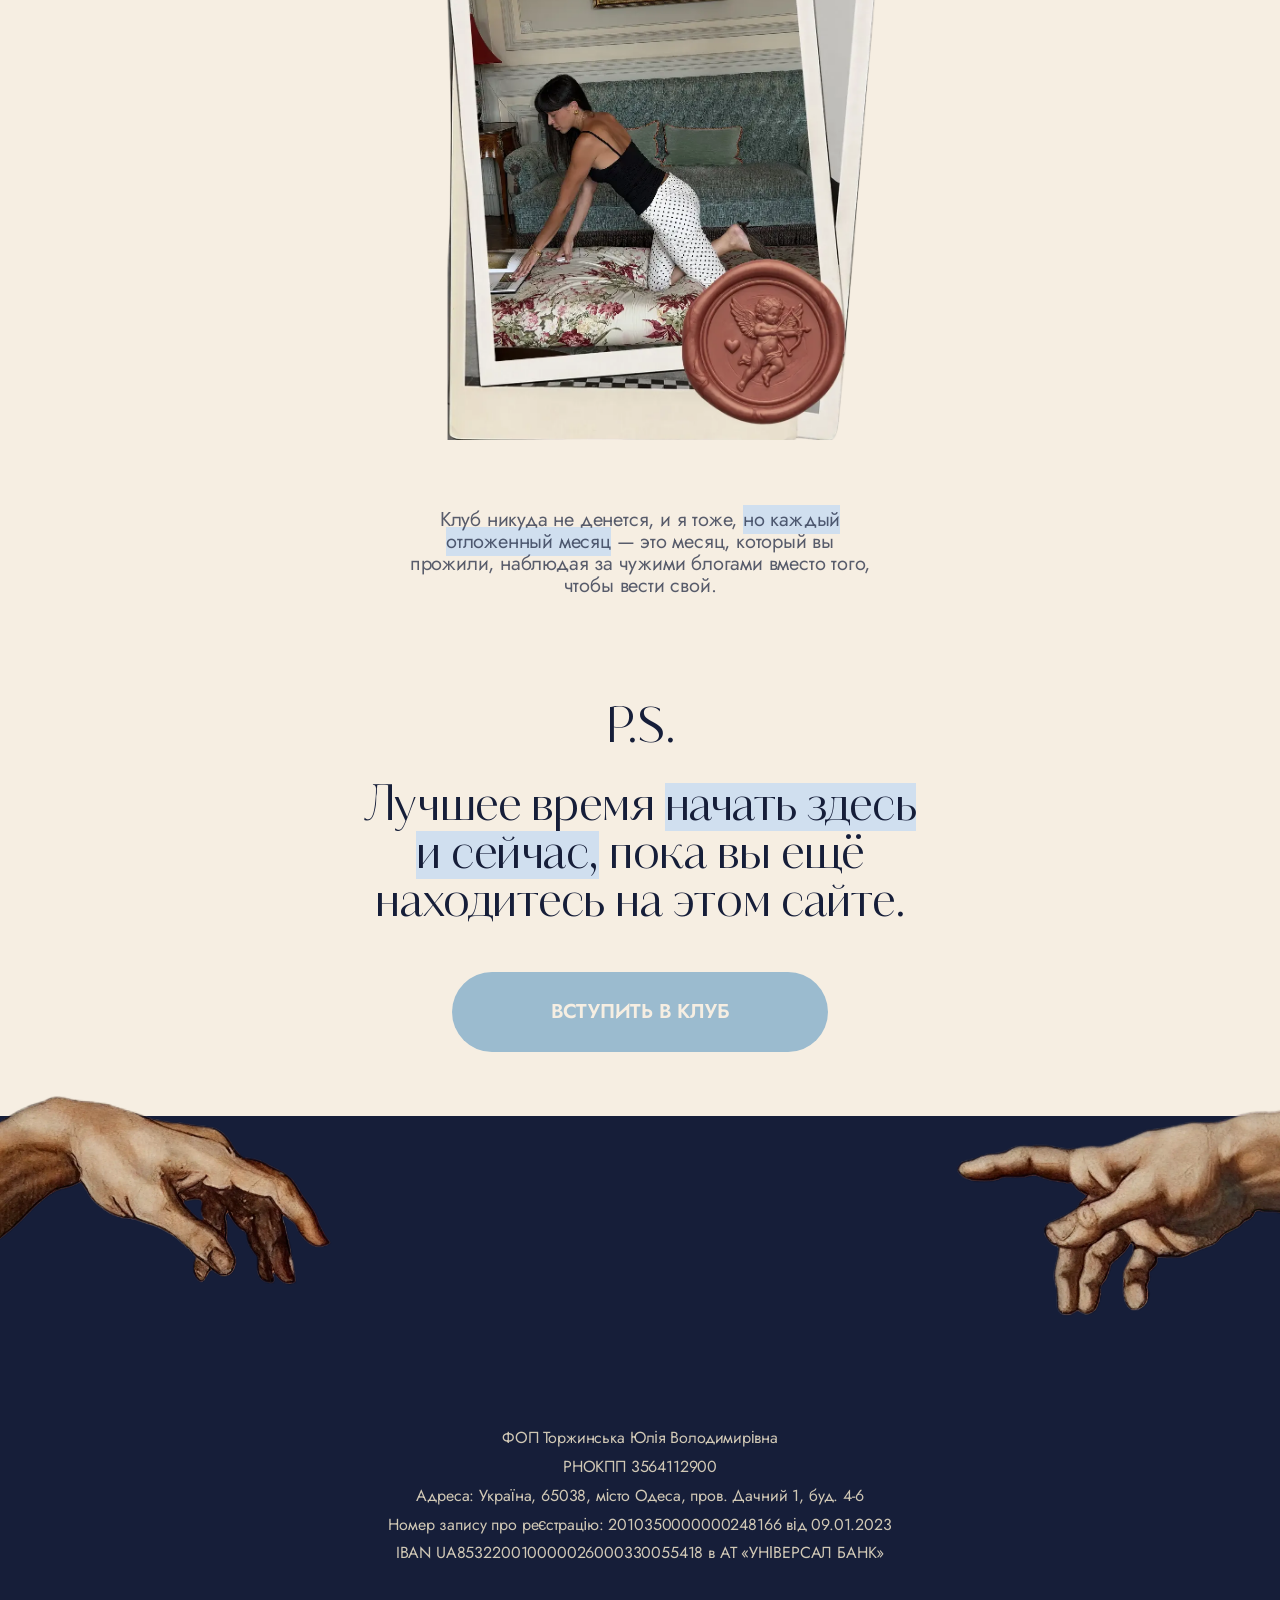
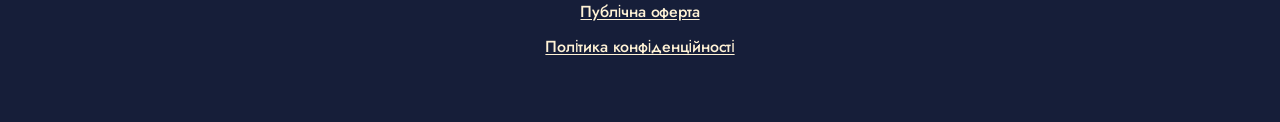
==== commit a29eaed0: "Remove keyhole-bonus reveal animation entirely — static from the start Per product decision, dropped" ====
--- a/index.html
+++ b/index.html
@@ -821,8 +821,6 @@
   <script src="js/what-if-nav.js"></script>
   <script src="js/objections-reveal.js"></script>
   <script src="js/pricing-reveal.js"></script>
-  <script src="js/keyhole-bonus-reveal.js"></script>
-  <script src="js/keyhole-bonus.js"></script>
   <script src="js/faq-reveal.js"></script>
   <script src="js/closing-cta-reveal.js"></script>
   <div class="cookie-banner" data-cookie-banner hidden>
--- a/KudryashevHeadline-Sans/style.css
+++ b/KudryashevHeadline-Sans/style.css
@@ -6,4 +6,5 @@
         url('KudryashevHeadline-Sans.ttf') format('truetype');
     font-weight: normal;
     font-style: normal;
+    font-display: swap;
   }
--- a/Classica Two/style.css
+++ b/Classica Two/style.css
@@ -3,4 +3,5 @@
   src: url('Classica Two.ttf') format('truetype');
   font-weight: normal;
   font-style: normal;
+  font-display: swap;
 }
--- a/css/components/keyhole-bonus.css
+++ b/css/components/keyhole-bonus.css
@@ -2,43 +2,16 @@
    variant "section-open-house-bonus-alt-draft" (193:257): full-bleed photo
    (Frame 1484578930.webp) + title/subtitle/badge/text/CTA. The other
    variant (193:258, the plain keyhole teaser) only supplied the keyhole
-   shape itself — its own photo crop isn't used here, since the reveal
-   effect below needs one static photo shared by both looks, not two.
-
-   The reveal effect isn't in the Figma file (no prototype data on this
-   component) — implemented per product spec: the photo never moves or
-   scales — only the keyhole-shaped CSS mask over it grows (mask-size),
-   so it reads as a hole widening in front of a still picture, not a
-   photo zooming in.
-
-   This used to be a CSS transition fired by a scroll-position threshold,
-   with js/keyhole-bonus.js blind-locking scroll (overflow:hidden) for a
-   guessed duration to give the transition time to finish. That's exactly
-   what broke on real phones: iOS Safari's momentum scrolling can carry a
-   fling straight through an overflow:hidden lock already in flight, and a
-   fixed lock duration has no way to also guarantee reading time once
-   opened — scroll either raced past the reveal or continued right as it
-   finished, before the CTA was even readable.
-
-   Now .keyhole-bonus__pin is `position: sticky` inside a much taller
-   .keyhole-bonus (a native, compositor-driven pin the browser itself
-   enforces — nothing to race past), and js/keyhole-bonus.js reads scroll
-   position every frame to drive the keyhole's mask-size directly via the
-   --progress custom property below (see .keyhole-bonus__photo) — the
-   opening is 1:1 with the scroll gesture, not a timed animation, so
-   there's no "did I miss the transition" window at all. The script maps
-   only the first ~16% of the pinned scroll distance (~12vh — about one
-   wheel tick or touch swipe) to the zoom, so the hole finishes opening
-   within a single scroll gesture instead of dragging across several; the
-   remaining ~84% (~63vh) holds the fully-open frame on screen (still
-   pinned) before releasing, so there's real time to read the text and
-   tap the CTA.
-
-   The keyhole mask is inlined as a data URI (not a separate .svg file)
-   because file:// pages — i.e. opening index.html directly instead of
-   through a server — hit WebKit's stricter same-origin rules for
-   mask-image url() fetches, which silently blanks the whole masked
-   element instead of erroring.
+   shape itself — its own photo crop isn't used here, since this reused
+   the same static photo as the alt-draft variant.
+
+   Used to have a keyhole-shaped CSS mask that widened open on scroll
+   (implemented per product spec — no prototype for it in the Figma file),
+   went through several scroll-tied and one-shot-reveal designs, but per
+   product feedback the whole animated reveal was cut in the end: this is
+   now a plain static section — the photo and all its text are visible
+   from the start, same as any other section on the page. No JS drives
+   this section at all anymore.
 
    Mobile frame (193:257) values below are px converted to %-of-375
    (width) / %-of-812 (height), so the whole composition scales as one
@@ -56,31 +29,18 @@
    larger separately-exported "24 часа" stamp), not just a resize, so it
    gets its own values below rather than extending the mobile ones —
    same "carry both, toggle by breakpoint" convention as
-   .pricing__desc / .pricing__desc--desktop. No Figma prototype exists
-   for the keyhole reveal at this size either, and mobile's mask-size %
-   were tuned for the 375/812 ratio — reused as-is they'd skew badly on
-   the much flatter 1440/875 frame, so desktop gets its own closed/open
-   mask-size pair: same keyhole height as a fraction of the frame
-   (38.42%, matching mobile), width recomputed from that height to keep
-   the true 172/312 shape ratio at this frame's own aspect (12.87% of
-   1440 instead of 45.87% of 375). mask-position keeps mobile's exact
-   values — that percentage is a per-axis anchor-point identity,
-   independent of aspect. */
+   .pricing__desc / .pricing__desc--desktop. */
 
 .keyhole-bonus {
   position: relative;
-  /* Extra scroll distance for the pin: 100vh of it is consumed just
-     holding .pin on screen, the remaining 75vh is what
-     js/keyhole-bonus.js turns into 0–1 scroll progress (~12vh of that
-     opens the keyhole, ~63vh holds it open to read — see ZOOM_FRACTION
-     there and the file-top comment above). */
-  height: 175vh;
+  /* Plain in-flow spacing to the sections above/below — per product
+     spec, same both sides regardless of breakpoint. */
+  margin: 80px 0;
   background: var(--color-cream-pale);
 }
 
 .keyhole-bonus__pin {
-  position: sticky;
-  top: 0;
+  position: relative;
   width: 100%;
   aspect-ratio: 375 / 812;
   max-height: 100vh;
@@ -95,37 +55,9 @@
   }
 }
 
-/* ============ Photo + scroll-scrubbed keyhole mask ============ */
-
 .keyhole-bonus__photo {
   position: absolute;
   inset: 0;
-  --keyhole-mask: url("data:image/svg+xml,%3Csvg xmlns='http://www.w3.org/2000/svg' width='100%25' height='100%25' viewBox='0 0 181 321'%3E%3Cdefs%3E%3Cfilter id='b' x='0' y='0' width='181' height='321' filterUnits='userSpaceOnUse'%3E%3CfeGaussianBlur stdDeviation='2'/%3E%3C/filter%3E%3C/defs%3E%3Cg filter='url(%23b)'%3E%3Cpath fill='%23D9D9D9' d='M176.5 90.5638C176.5 138.095 137.996 176.628 90.5 176.628C43.0035 176.628 4.5 138.095 4.5 90.5638C4.5 43.0321 43.0035 4.5 90.5 4.5C137.996 4.5 176.5 43.0321 176.5 90.5638Z'/%3E%3Cpath fill='%23D9D9D9' d='M56.4851 153.506L12.8433 316.5H172.649L129.007 153.506H56.4851Z'/%3E%3C/g%3E%3C/svg%3E");
-  -webkit-mask-image: var(--keyhole-mask);
-  mask-image: var(--keyhole-mask);
-  -webkit-mask-repeat: no-repeat;
-  mask-repeat: no-repeat;
-  /* Anchors the mask's own (50.24%, 51.59%) point to that same fraction
-     of the container, for any mask-size — the standard background-position
-     percentage identity. That's what keeps the hole growing outward from
-     a fixed point instead of drifting as mask-size below changes. */
-  -webkit-mask-position: 50.24% 51.59%;
-  mask-position: 50.24% 51.59%;
-  /* js/keyhole-bonus.js sets --progress (0–1, plain number) every scroll
-     frame; mask-size interpolates between the closed/open pairs below
-     directly off it — no CSS transition, so the hole tracks the scroll
-     gesture 1:1 instead of lagging behind it. */
-  --mask-w-closed: 45.87;
-  --mask-w-open: 366.96;
-  --mask-h-closed: 38.42;
-  --mask-h-open: 307.36;
-  --progress: 0;
-  -webkit-mask-size:
-    calc((var(--mask-w-closed) + (var(--mask-w-open) - var(--mask-w-closed)) * var(--progress)) * 1%)
-    calc((var(--mask-h-closed) + (var(--mask-h-open) - var(--mask-h-closed)) * var(--progress)) * 1%);
-  mask-size:
-    calc((var(--mask-w-closed) + (var(--mask-w-open) - var(--mask-w-closed)) * var(--progress)) * 1%)
-    calc((var(--mask-h-closed) + (var(--mask-h-open) - var(--mask-h-closed)) * var(--progress)) * 1%);
 }
 
 /* The oversized crop (241.07% × 125.74%, offset -65.6%/-25.74%) has to
@@ -146,41 +78,10 @@
   object-fit: cover;
 }
 
-/* ============ Text content ============
-   Was a single opacity fade on the whole .content block; now the title/
-   subtitle/text reveal word by word instead (.reveal-word, shared base
-   rule in video-teaser.css) via js/keyhole-bonus-reveal.js, same mechanism
-   as the rest of the site. That script bakes a 0.55s base delay (matching
-   the old fade's start — when the keyhole is already mostly open) into
-   each word's --reveal-delay, on top of the usual per-line stagger, so
-   nothing needs a transition-delay here. The badge/CTA aren't prose text,
-   so they keep a plain fade+rise below instead of word-wrapping. */
 .keyhole-bonus__content {
   position: absolute;
   inset: 0;
   z-index: 1;
-  pointer-events: none;
-}
-
-.keyhole-bonus--open .keyhole-bonus__content {
-  pointer-events: auto;
-}
-
-/* Belt-and-suspenders for the "fully open" state: rather than trusting
-   mask-size to have grown "big enough" to clear the whole frame (fragile —
-   see the note above .keyhole-bonus__photo's desktop mask-size override,
-   where a too-large value backfired and hid the entire photo), just drop
-   the mask outright once js/keyhole-bonus.js adds this class. Guarantees
-   the full photo shows edge-to-edge with zero keyhole silhouette left,
-   independent of any mask-size math. */
-.keyhole-bonus--open .keyhole-bonus__photo {
-  -webkit-mask-image: none;
-  mask-image: none;
-}
-
-.keyhole-bonus--open .reveal-word {
-  opacity: 1;
-  transform: translateY(0);
 }
 
 /* Classica Two.ttf has no Ukrainian Cyrillic-extension glyphs at all
@@ -243,15 +144,6 @@
 
 .keyhole-bonus__badge {
   height: auto;
-  opacity: 0;
-  transform: translateY(10px);
-  transition: opacity 0.5s ease, transform 0.5s ease;
-  transition-delay: 0.55s;
-}
-
-.keyhole-bonus--open .keyhole-bonus__badge {
-  opacity: 1;
-  transform: translateY(0);
 }
 
 .keyhole-bonus__badge--mobile {
@@ -287,15 +179,7 @@
   top: 56.16%;
   left: 50%;
   width: min(83.47%, 313px);
-  transform: translateX(-50%) translateY(10px);
-  opacity: 0;
-  transition: opacity 0.5s ease, transform 0.5s ease;
-  transition-delay: 0.8s;
-}
-
-.keyhole-bonus--open .keyhole-bonus__cta {
-  transform: translateX(-50%) translateY(0);
-  opacity: 1;
+  transform: translateX(-50%);
 }
 
 /* ============ Desktop: 1200px — matches the Desktop frame (59:3315) ============ */
@@ -303,24 +187,6 @@
   .keyhole-bonus__pin {
     aspect-ratio: 1440 / 875;
     max-height: none;
-  }
-
-  /* Same 12x scale on both axes as the mobile keyhole's own 8x — bigger
-     here because the closed width% is much smaller to begin with (a
-     smaller starting fraction needs a larger multiplier to still clear
-     the frame once mask-position's off-center anchor is accounted for).
-     A bigger multiplier (tried 20x) doesn't reliably "clear" this frame's
-     much wider 1440/875 aspect — past a certain scale the container's
-     visible window lands in a near-transparent band of the mask's own
-     circle+wedge silhouette, so the ENTIRE photo disappears instead of
-     just the keyhole edge. See .keyhole-bonus--open below, which now
-     removes the mask outright once fully open instead of relying on
-     mask-size ever reaching "big enough". */
-  .keyhole-bonus__photo {
-    --mask-w-closed: 12.87;
-    --mask-w-open: 154.44;
-    --mask-h-closed: 38.42;
-    --mask-h-open: 461.04;
   }
 
   .keyhole-bonus__photo-frame {
@@ -374,25 +240,3 @@
     letter-spacing: -0.2px;
   }
 }
-
-/* No scroll-jack at all — js/keyhole-bonus.js skips the pin/progress logic
-   entirely and just adds .keyhole-bonus--open once the section is in view,
-   so the tall scroll-distance wrapper and the sticky pin both need to
-   collapse back to a plain single-viewport section here. */
-@media (prefers-reduced-motion: reduce) {
-  .keyhole-bonus {
-    height: auto;
-  }
-
-  .keyhole-bonus__pin {
-    position: static;
-  }
-
-  .keyhole-bonus__photo,
-  .keyhole-bonus__content,
-  .keyhole-bonus__badge,
-  .keyhole-bonus__cta {
-    transition-duration: 0.01ms;
-    transition-delay: 0s;
-  }
-}
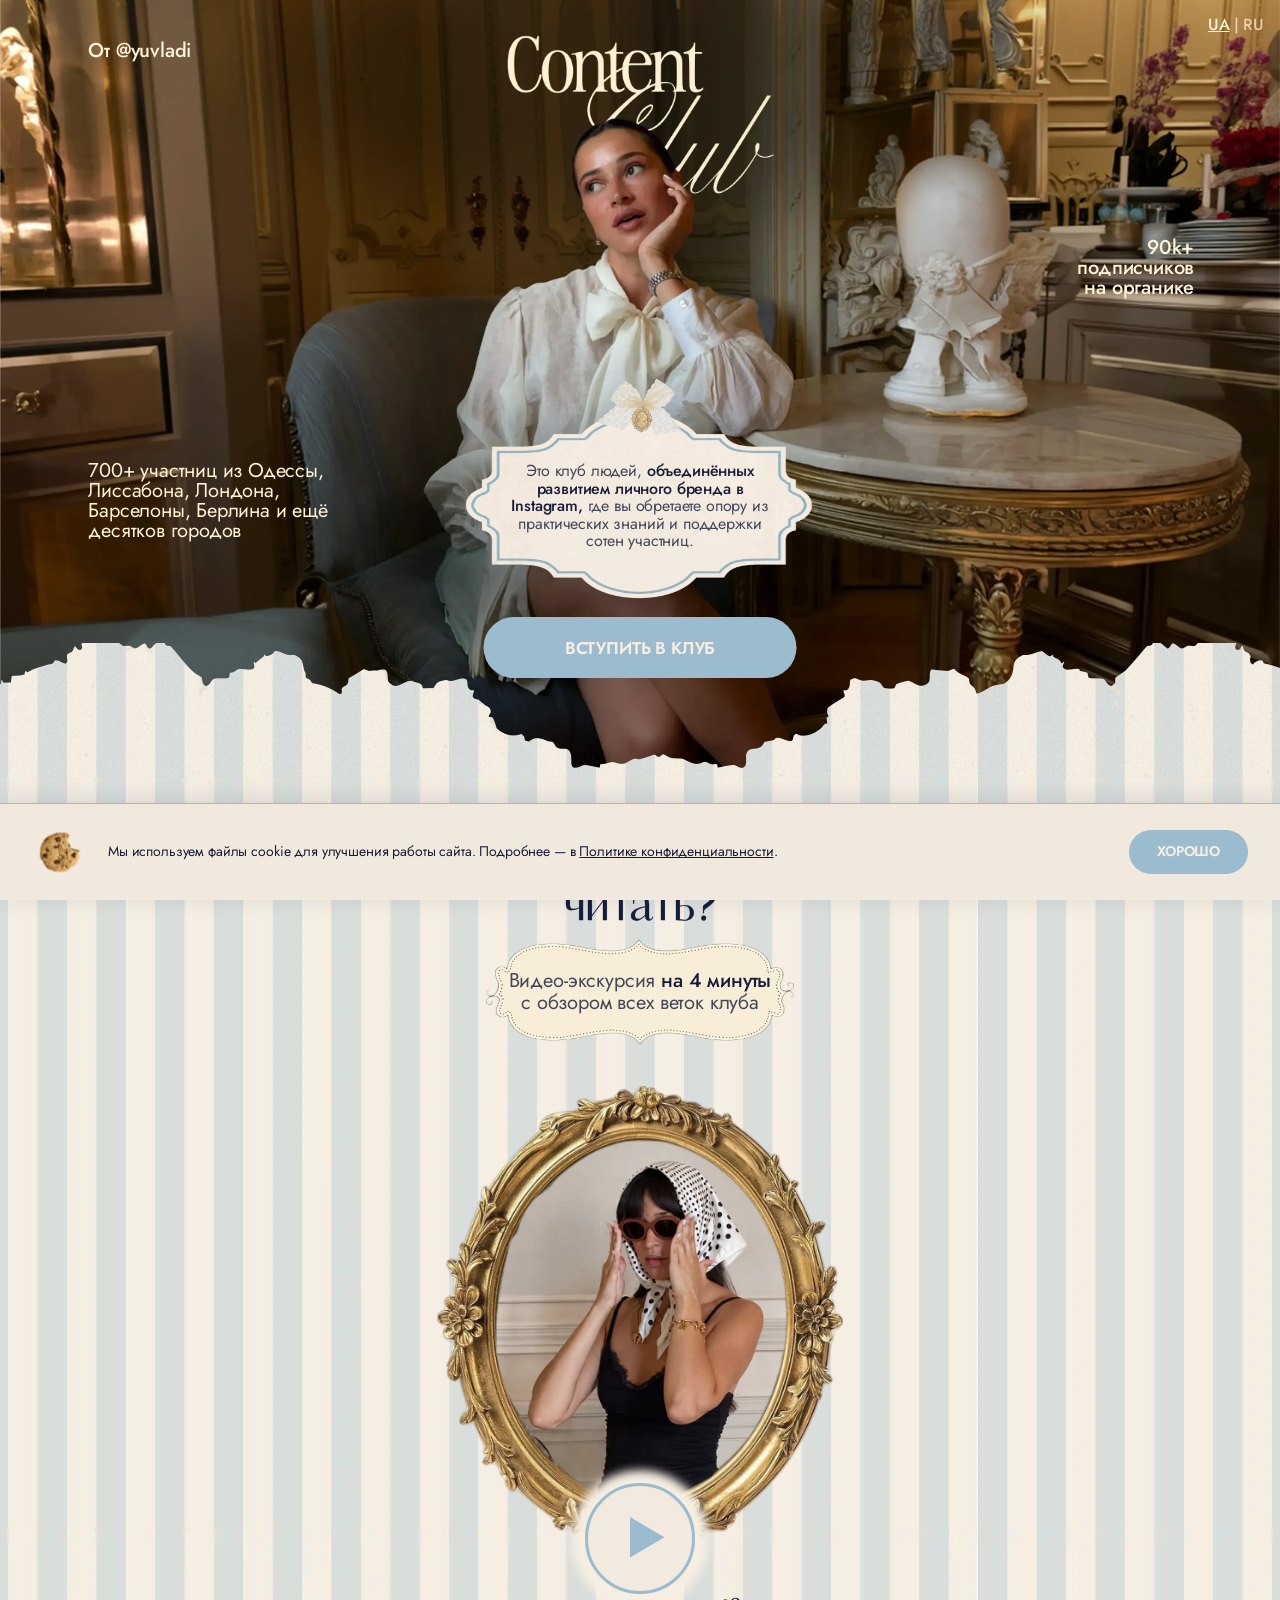
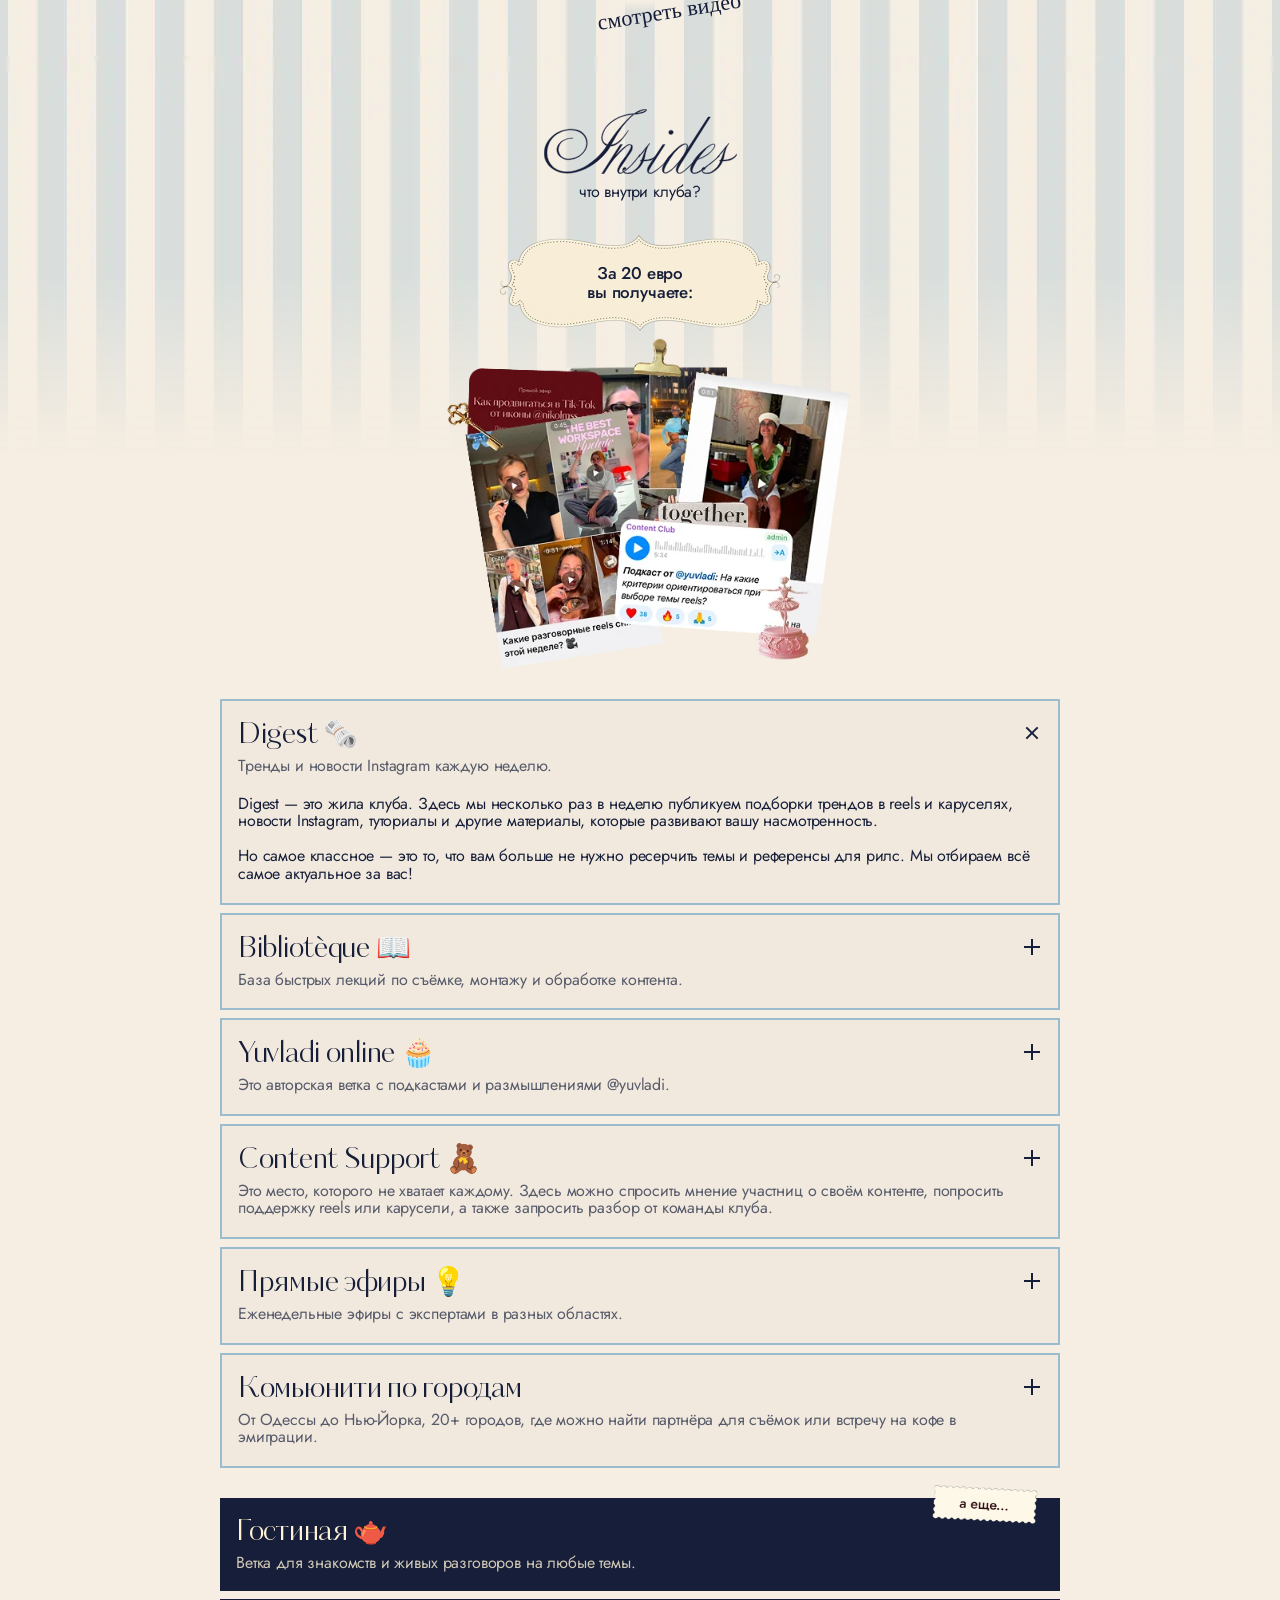
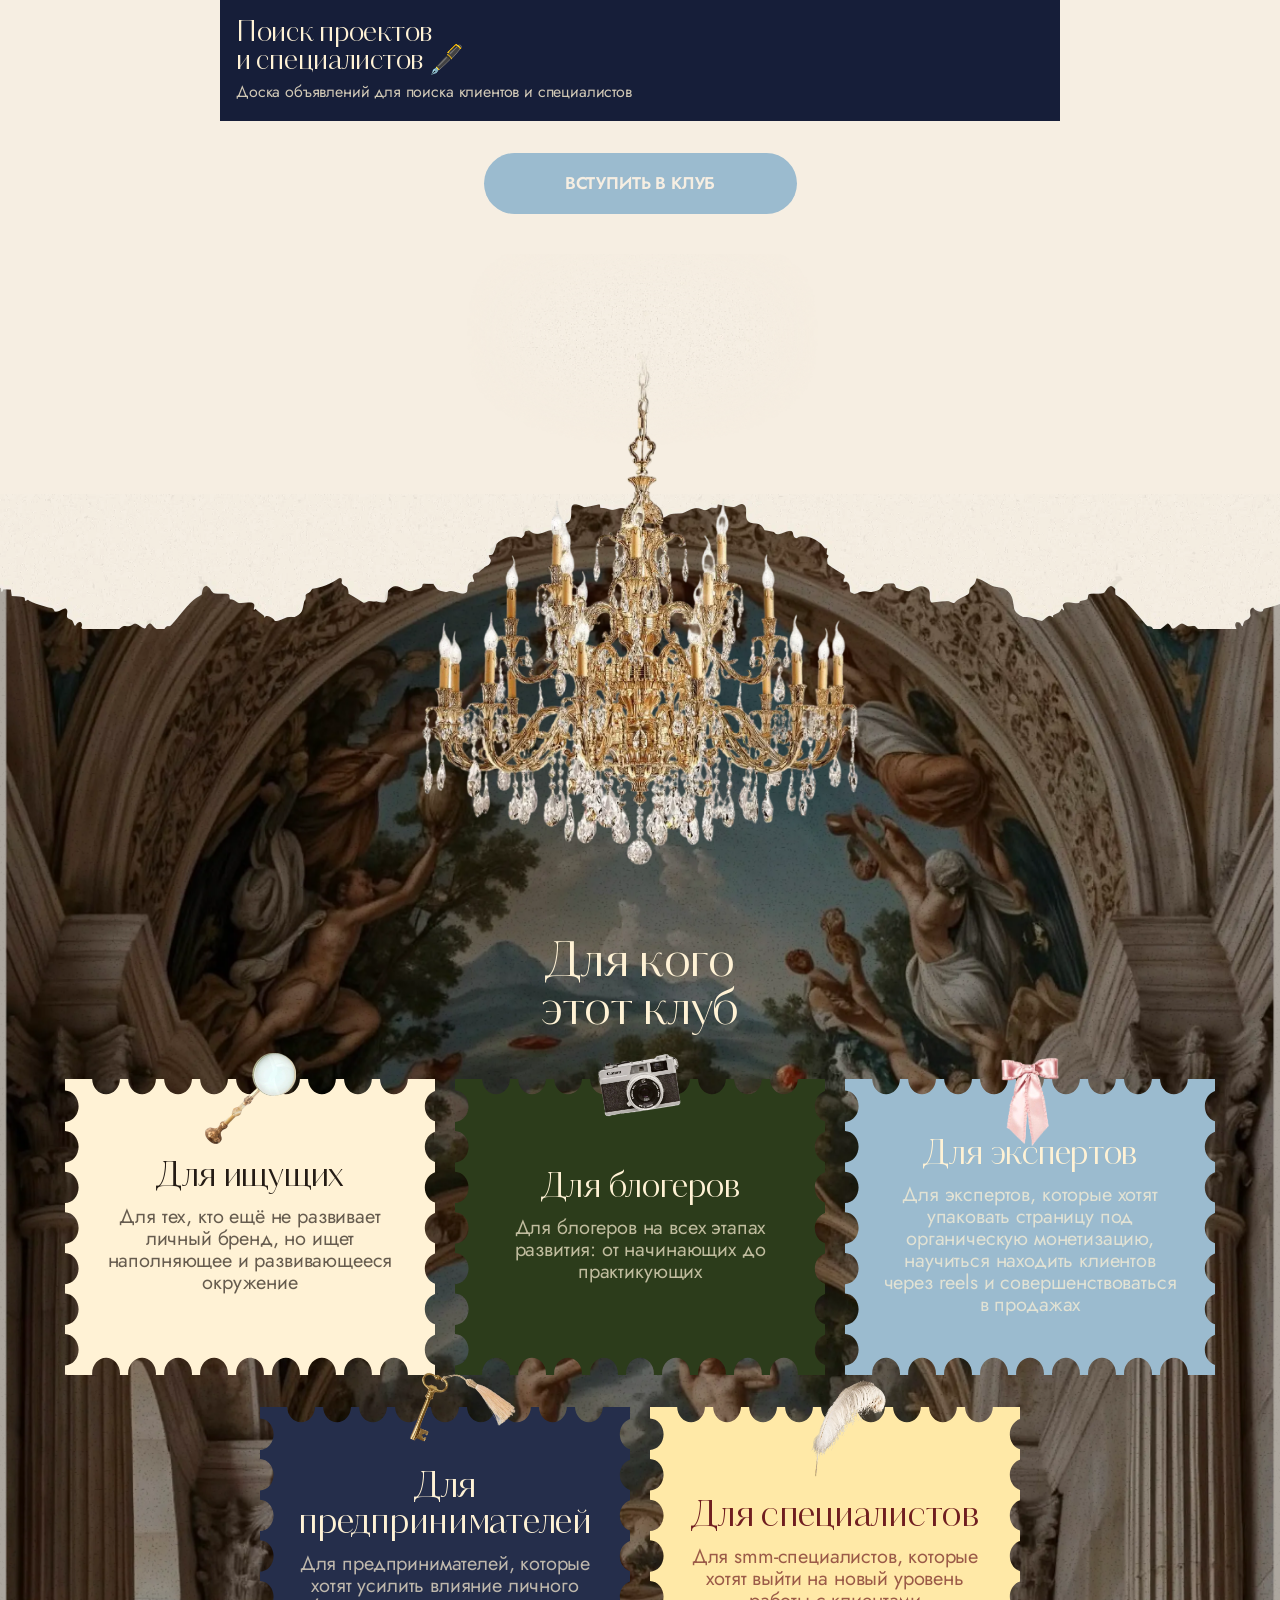
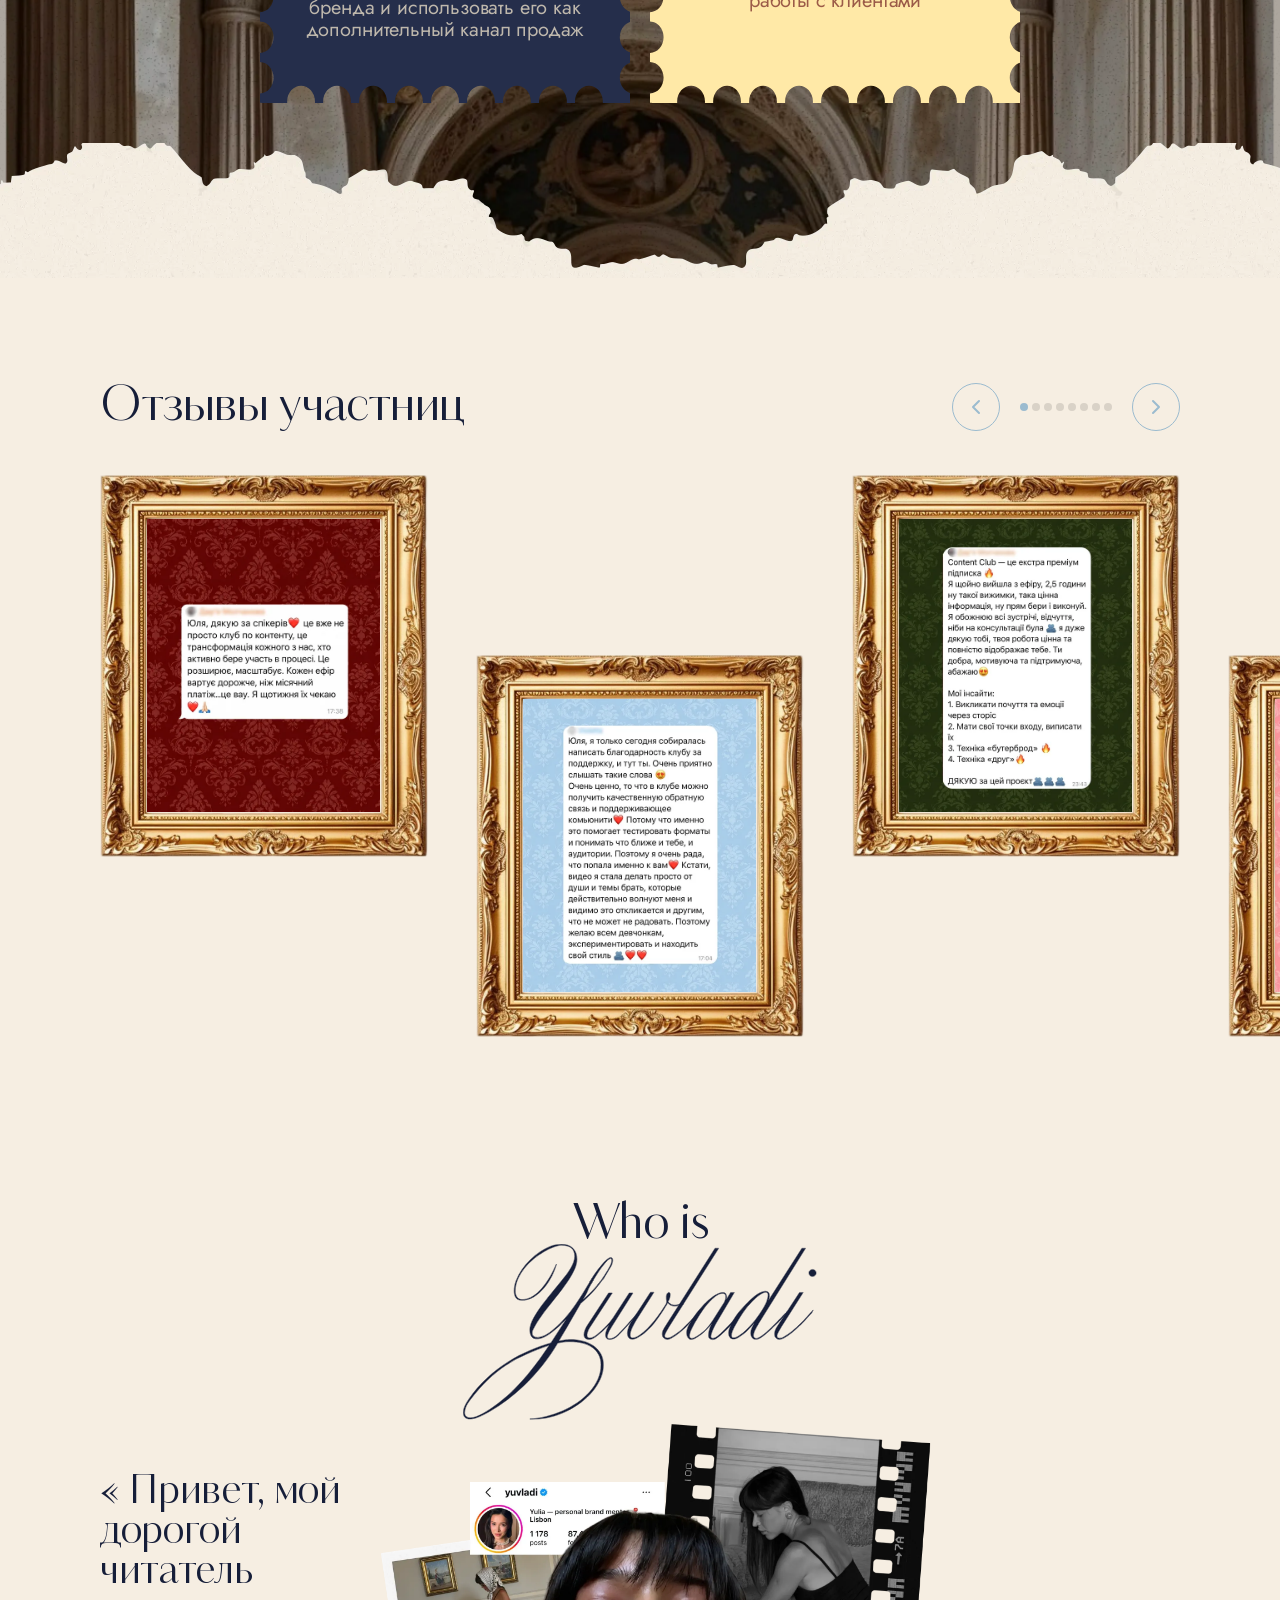
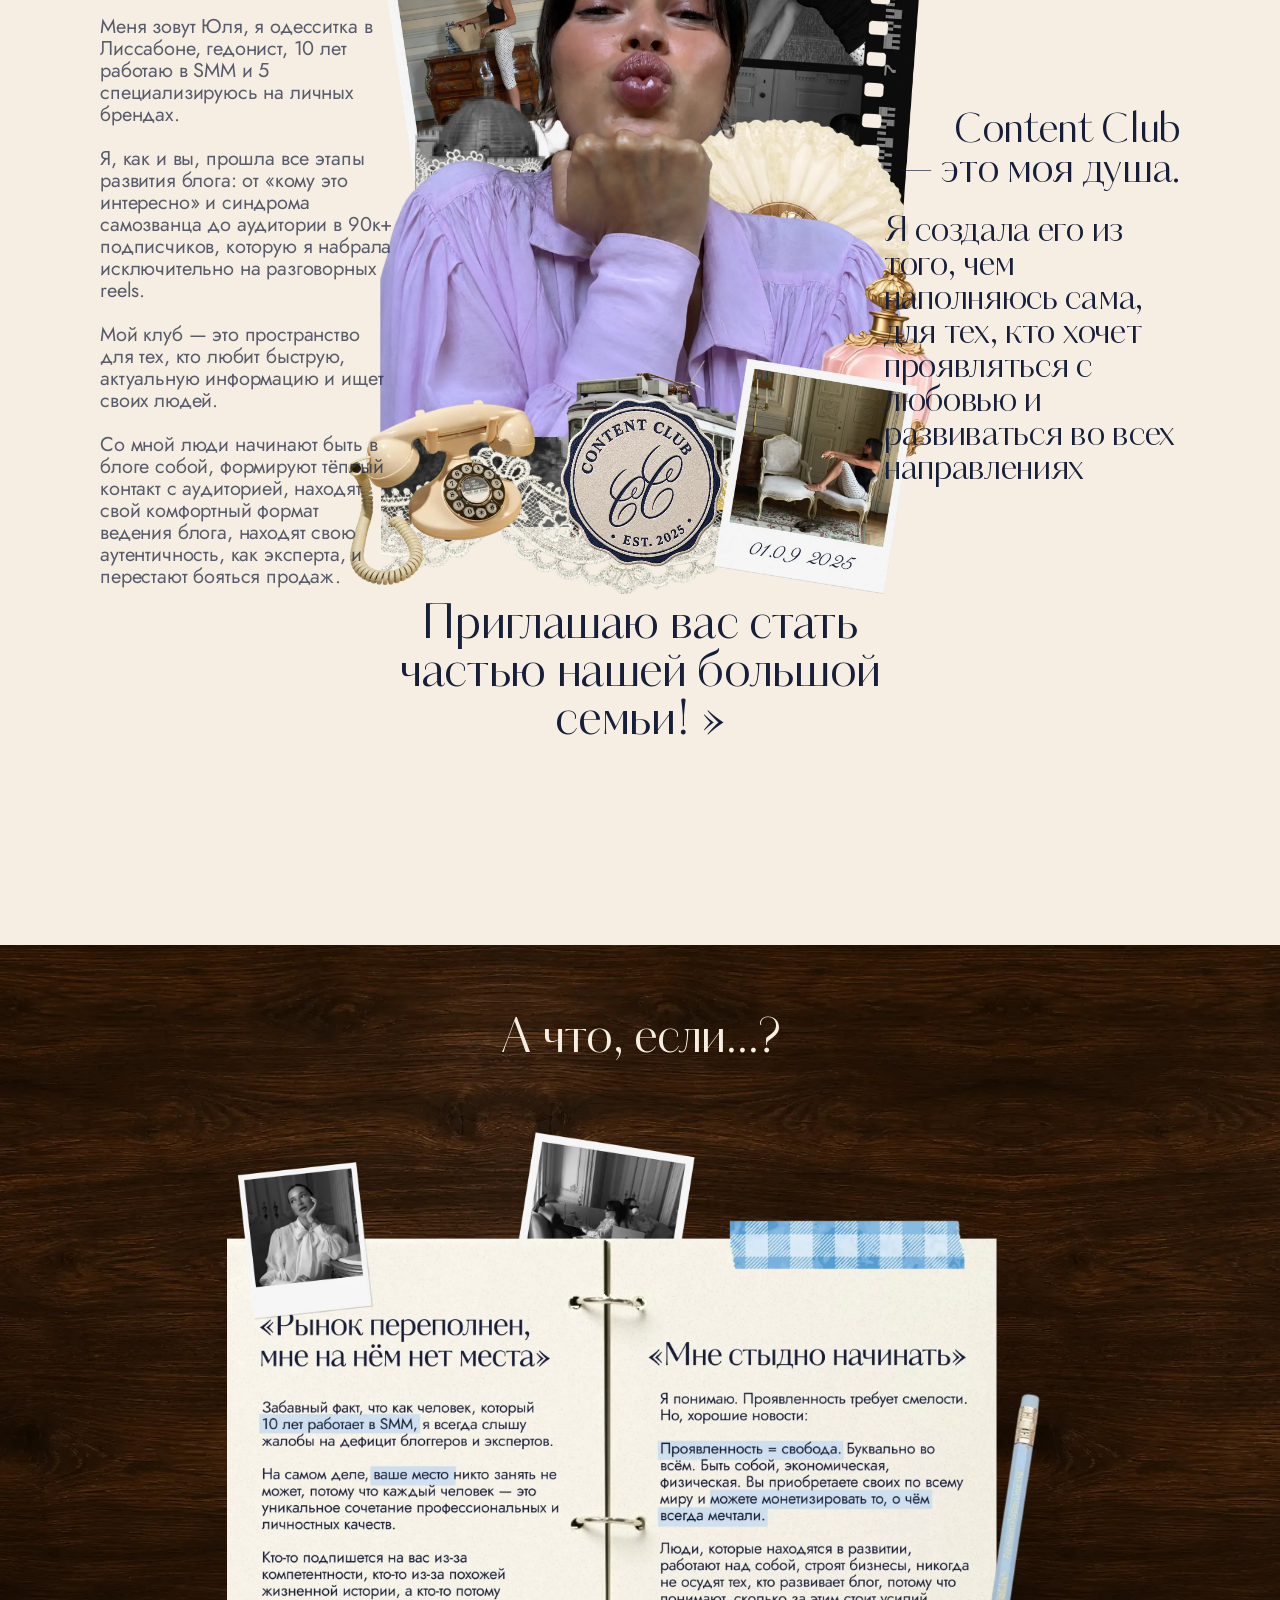
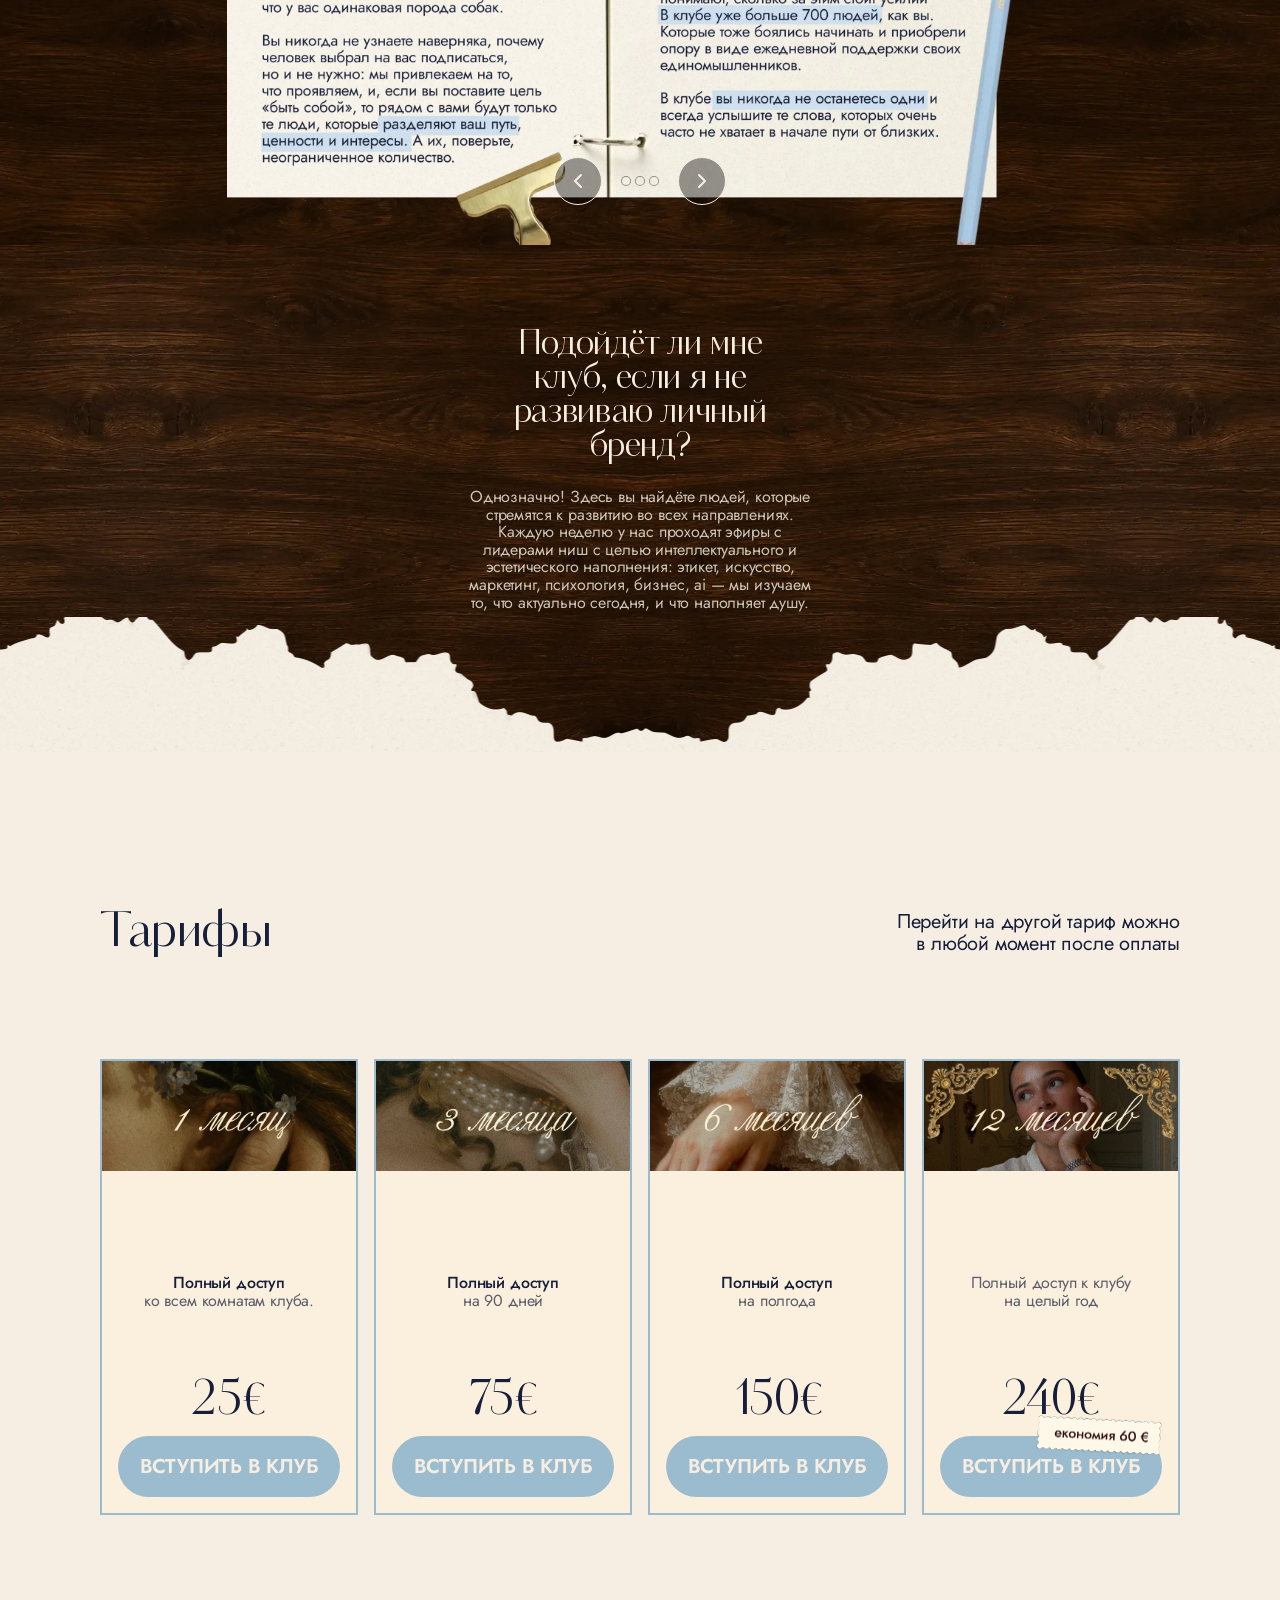
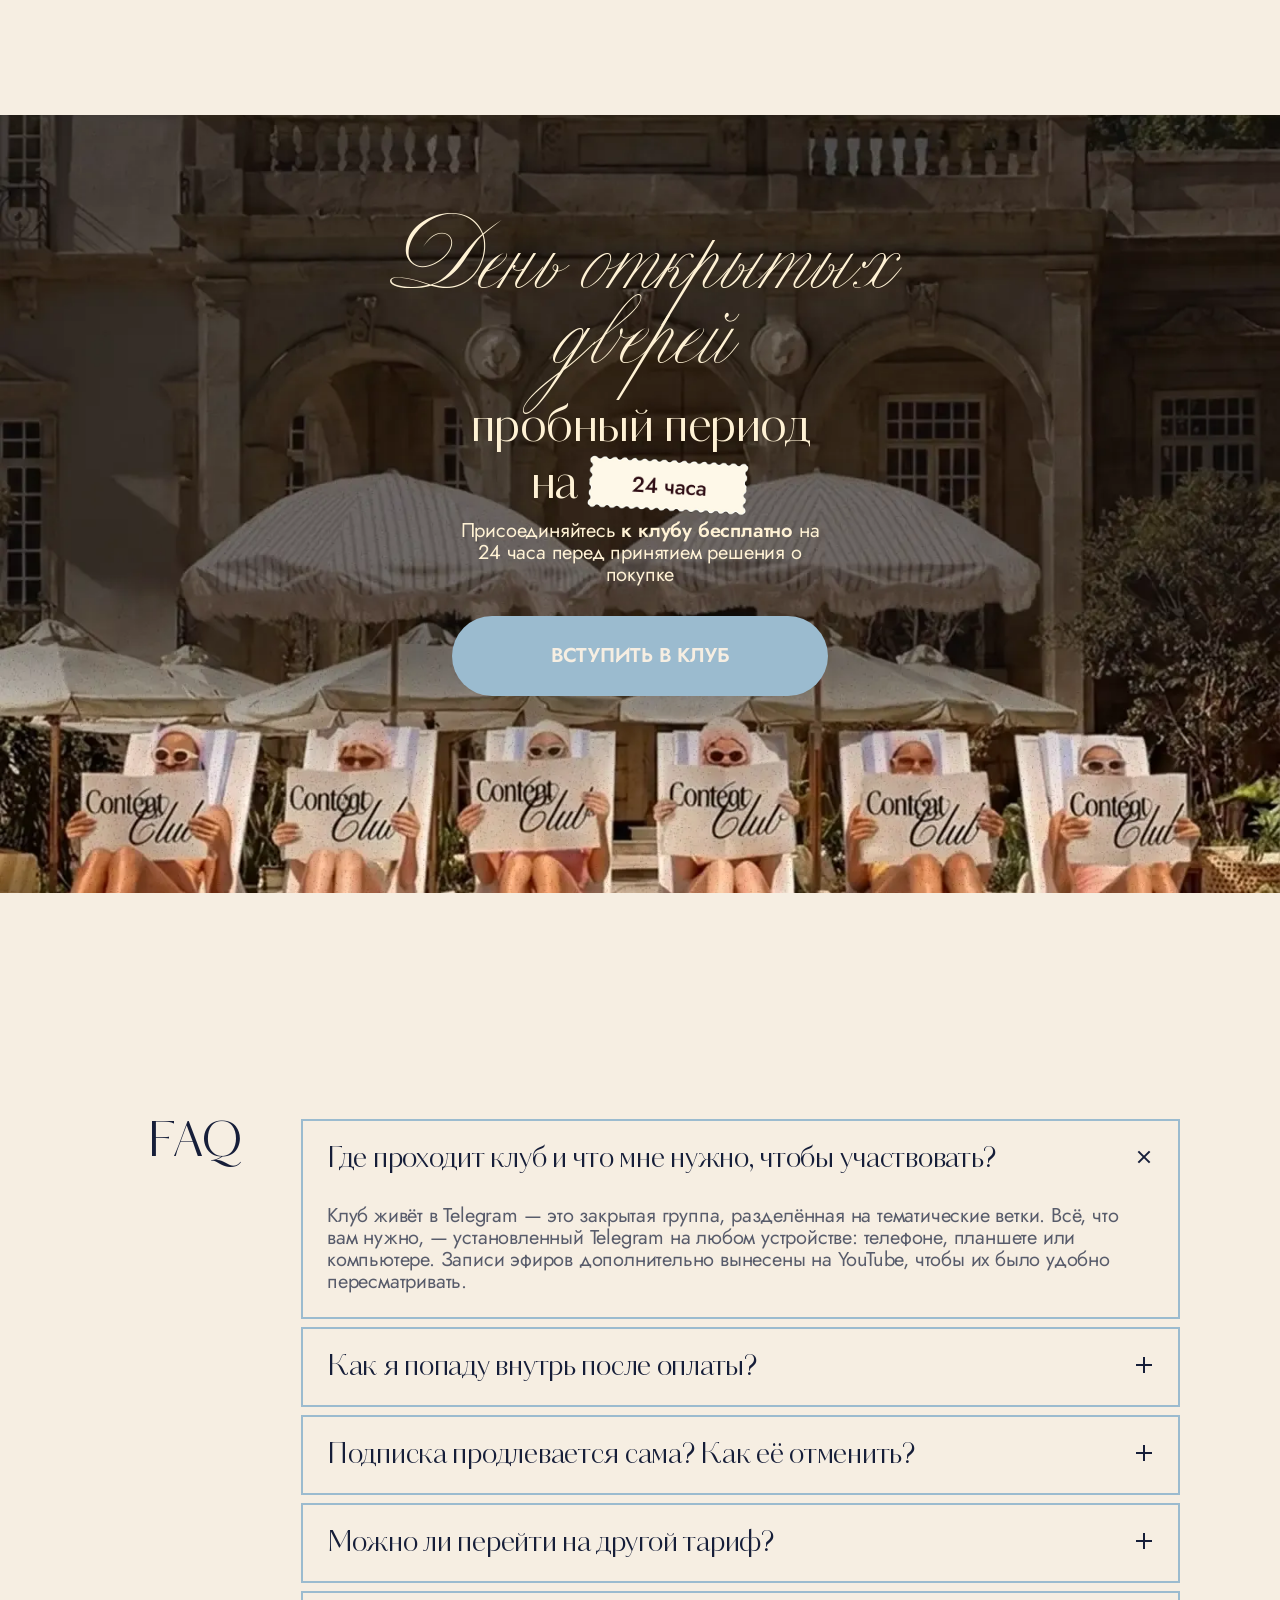
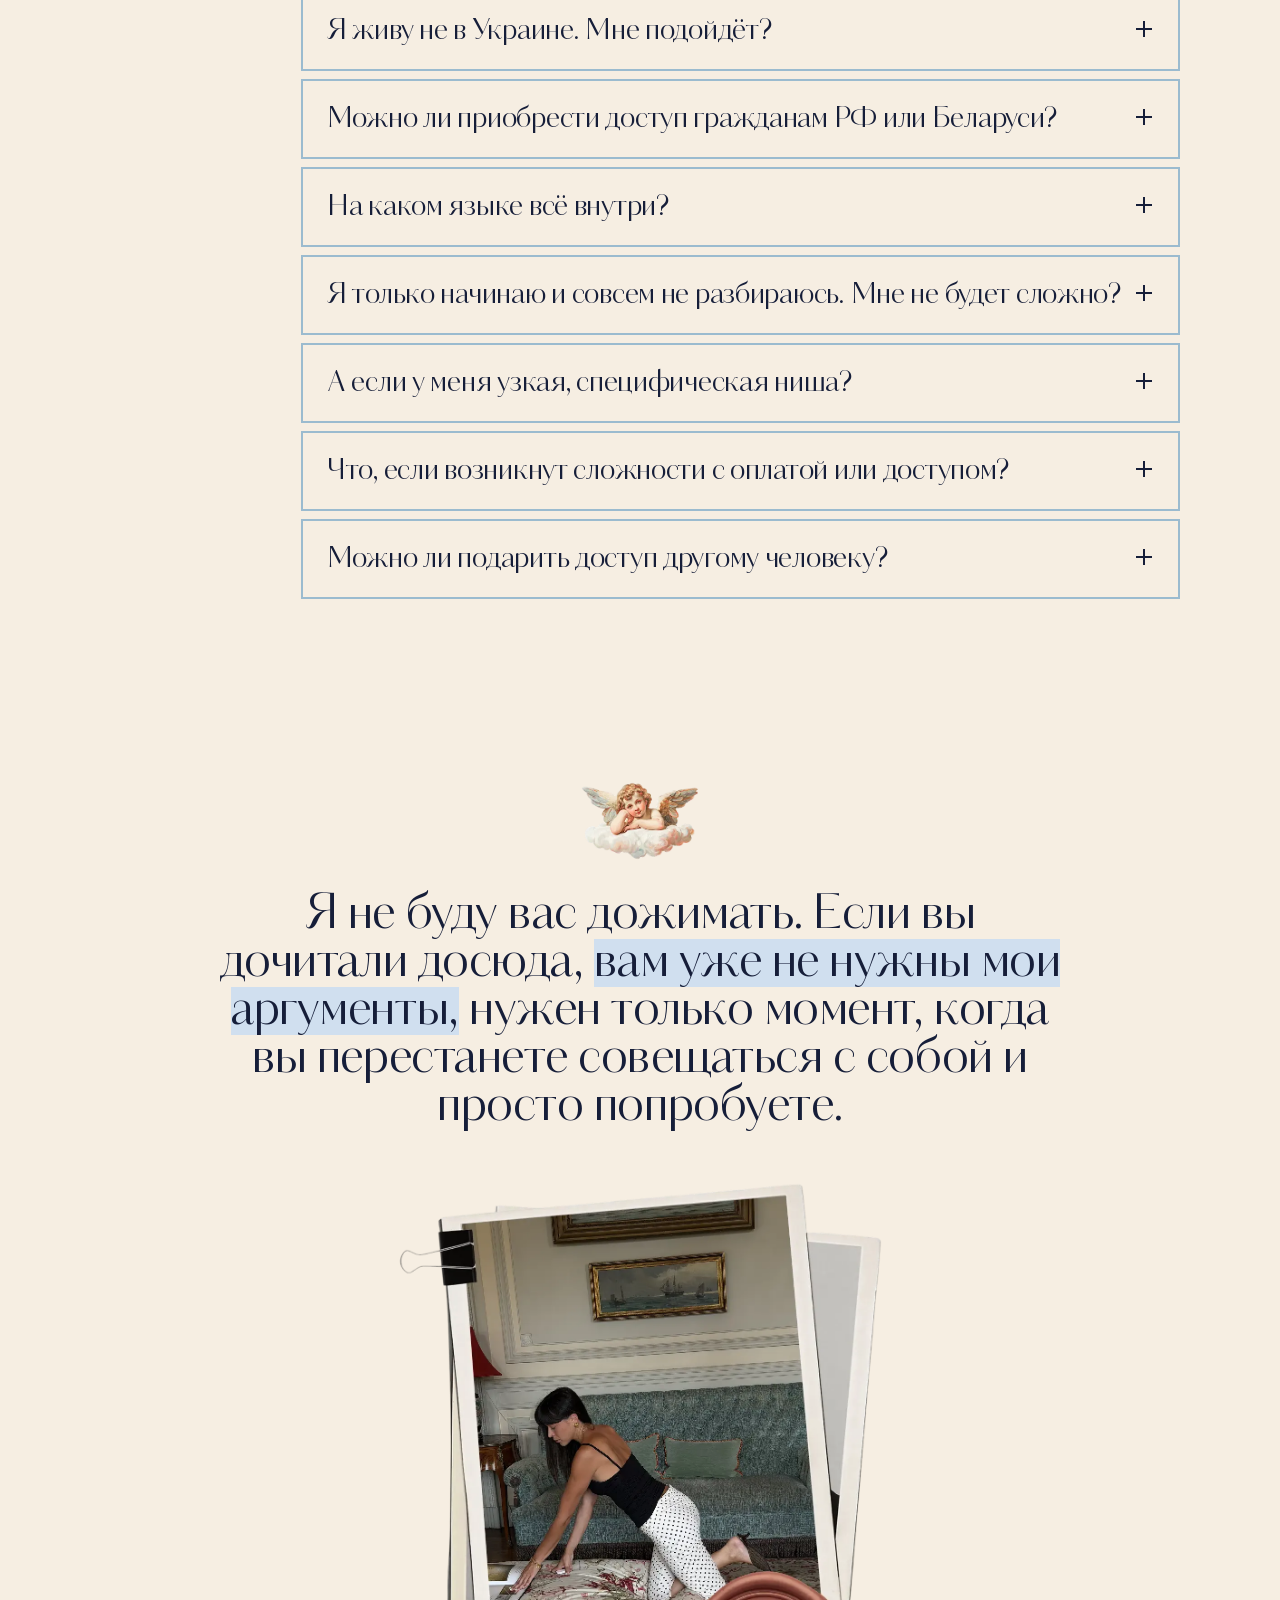
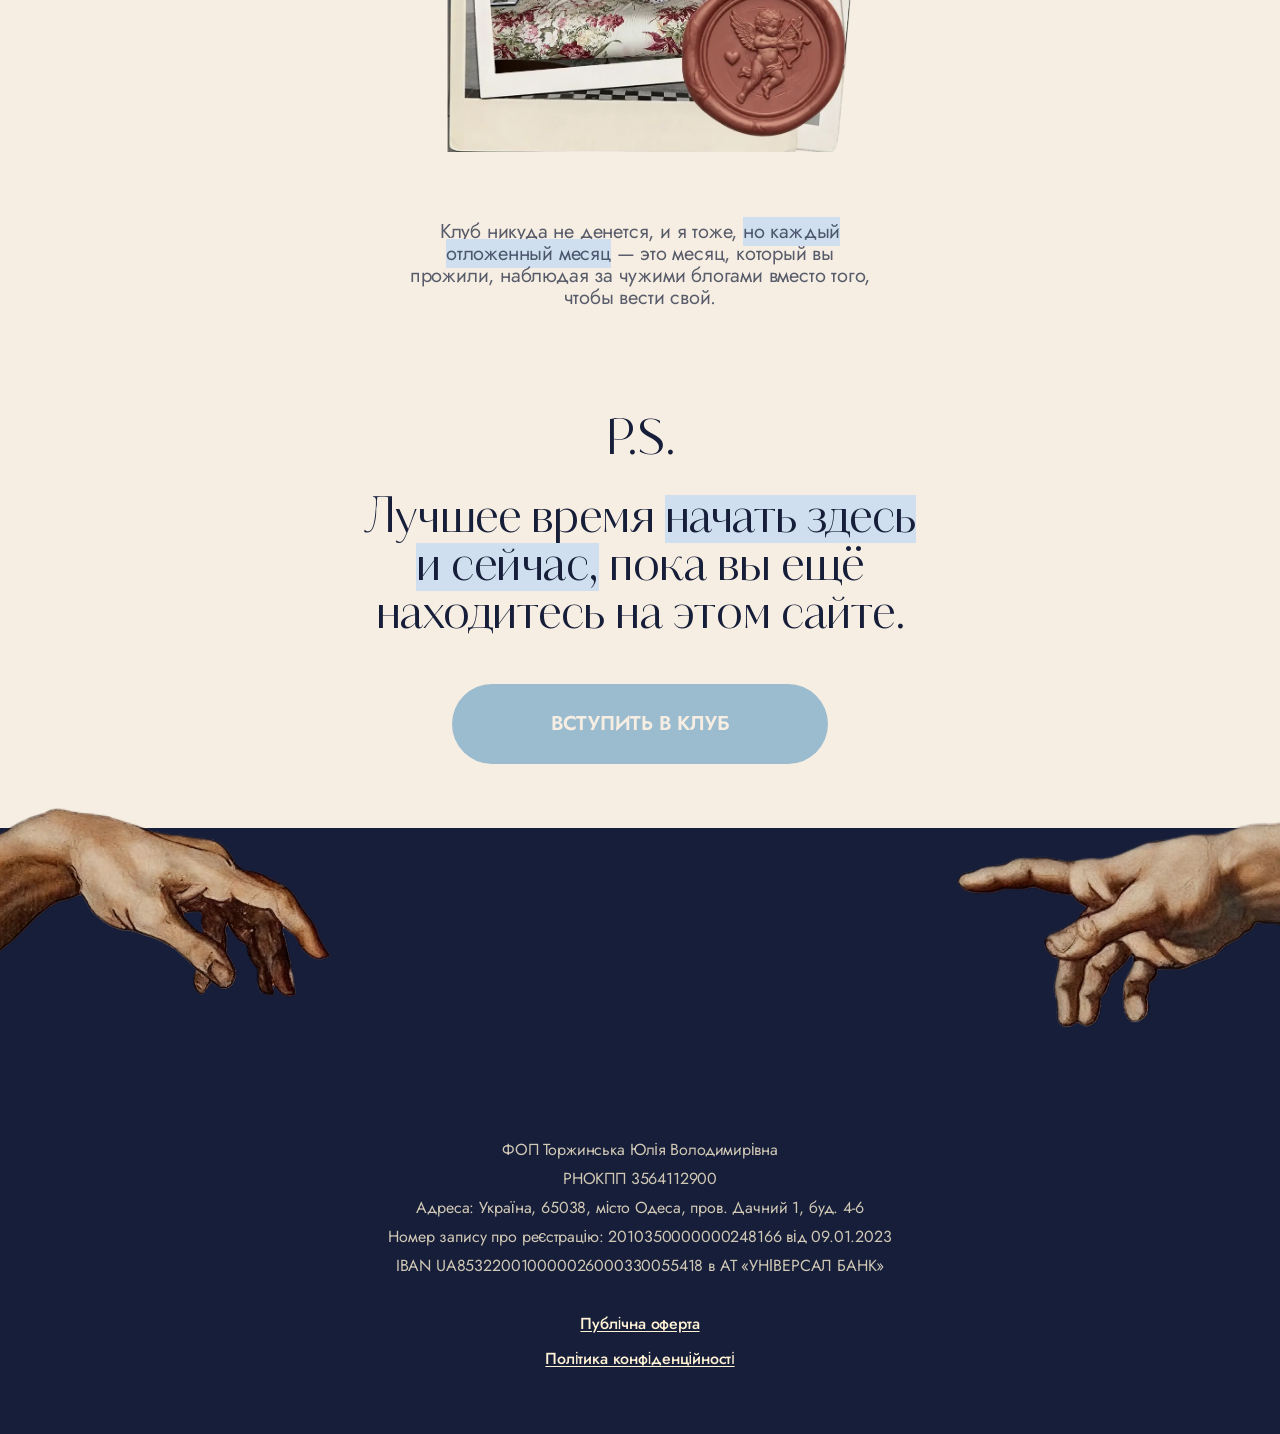
==== commit 6060fdff: "Add favicon across all pages" ====
--- a/index.html
+++ b/index.html
@@ -32,8 +32,25 @@
   </script>
   <meta name="viewport" content="width=device-width, initial-scale=1.0" />
   <title>Content Club</title>
+  <link rel="icon" type="image/png" href="images/favicon.png" />
+  <meta name="description" content="Content Club — закрытое сообщество Instagram-блогерки с 90k+ подписчиков. Практические материалы, разборы и поддержка для роста личного бренда в Instagram. Тарифы от 25€/мес." />
+  <link rel="canonical" href="index.html" />
   <link rel="alternate" hreflang="ru" href="index.html" />
   <link rel="alternate" hreflang="uk" href="index-ua.html" />
+  <!-- og:image/twitter:image use a relative path — swap in an absolute
+       https://... URL (with the production domain) once it's known, since
+       Facebook/Twitter's own scrapers don't reliably resolve relative
+       image URLs. og:url intentionally omitted for the same reason. -->
+  <meta property="og:type" content="website" />
+  <meta property="og:site_name" content="Content Club" />
+  <meta property="og:locale" content="ru_RU" />
+  <meta property="og:title" content="Content Club" />
+  <meta property="og:description" content="Content Club — закрытое сообщество Instagram-блогерки с 90k+ подписчиков. Практические материалы, разборы и поддержка для роста личного бренда в Instagram. Тарифы от 25€/мес." />
+  <meta property="og:image" content="images/фон Юля.webp" />
+  <meta name="twitter:card" content="summary_large_image" />
+  <meta name="twitter:title" content="Content Club" />
+  <meta name="twitter:description" content="Content Club — закрытое сообщество Instagram-блогерки с 90k+ подписчиков. Практические материалы, разборы и поддержка для роста личного бренда в Instagram. Тарифы от 25€/мес." />
+  <meta name="twitter:image" content="images/фон Юля.webp" />
   <link rel="preconnect" href="https://fonts.googleapis.com" />
   <link rel="preconnect" href="https://fonts.gstatic.com" crossorigin />
   <link href="https://fonts.googleapis.com/css2?family=Jost:wght@400;500;600&family=Parisienne&display=swap" rel="stylesheet" />
@@ -58,7 +75,6 @@
   <link rel="stylesheet" href="css/components/faq.css" />
   <link rel="stylesheet" href="css/components/closing-cta.css" />
   <link rel="stylesheet" href="css/components/footer.css" />
-  <noscript><style>.club-contents__icon,.accordion-item,.club-card,.pricing__card,.faq-item,.closing-cta__angel,.closing-cta__collage,.closing-cta__cta,.site-footer__hand,.keyhole-bonus__badge,.keyhole-bonus__cta{opacity:1!important;clip-path:none!important;transform:none!important;}.audience-fit__chandelier,.founder-intro__logo{opacity:1!important;clip-path:none!important;transform:translateX(-50%)!important;}.founder-intro__collage{opacity:1!important;transform:translateX(-50%)!important;}.keyhole-bonus__cta{transform:translateX(-50%)!important;}</style></noscript>
   <link rel="stylesheet" href="css/components/cookie-banner.css" />
 </head>
 <body>
@@ -66,10 +82,6 @@
 
   <section class="hero" aria-label="Приветствие">
     <img loading="eager" class="hero__bg" src="images/фон Юля.webp" alt="Основательница Content Club в винтажном интерьере с золотой лепниной" />
-
-    <img loading="lazy" class="hero__dove hero__dove--left" src="images/hero-dove.webp" alt="" aria-hidden="true" />
-    <img loading="lazy" class="hero__dove hero__dove--right" src="images/hero-dove.webp" alt="" aria-hidden="true" />
-
     <nav class="hero__lang-switch" aria-label="Выбор языка">
       <a href="index-ua.html">UA</a>
       <span class="hero__lang-switch-current" aria-current="page">| RU</span>
@@ -84,12 +96,12 @@
     <div class="hero__stack">
       <div class="hero__collage">
         <div class="hero__card">
-          <img loading="lazy" class="hero__photo hero__photo--tag" src="images/hero-photo-1.webp" alt="" />
+          <img loading="eager" class="hero__photo hero__photo--tag" src="images/hero-photo-1.webp" alt="" />
           <p class="hero__description">
             Это клуб людей, <strong>объединённых развитием личного бренда в Instagram,</strong> где вы обретаете опору из практических знаний и поддержки сотен участниц.
           </p>
         </div>
-        <img loading="lazy" class="hero__photo hero__photo--pin" src="images/hero-photo-2.webp" alt="" />
+        <img loading="eager" class="hero__photo hero__photo--pin" src="images/hero-photo-2.webp" alt="" />
       </div>
 
       <a class="btn-cta hero__cta" href="#pricing">Вступить в клуб</a>
@@ -97,7 +109,7 @@
 
     <p class="hero__social-proof">700+ участниц из Одессы, Лиссабона, Лондона, Барселоны, Берлина и ещё десятков городов</p>
 
-    <img loading="lazy" class="hero__torn-edge" src="images/край 1.webp" alt="" />
+    <img loading="eager" class="hero__torn-edge" src="images/край 1.webp" alt="" />
   </section>
 
   <section class="video-teaser" aria-label="Видео-экскурсия по клубу">
@@ -107,14 +119,14 @@
       <div class="video-teaser__content">
         <h2 class="video-teaser__heading">Не хотите<br />читать?</h2>
         <div class="video-teaser__description-wrap">
-          <img loading="lazy" class="video-teaser__description-badge" src="images/image 63345919.png" alt="" aria-hidden="true" />
+          <img loading="eager" class="video-teaser__description-badge" src="images/image 63345919.png" alt="" aria-hidden="true" />
           <p class="video-teaser__description">Видео-экскурсия <strong>на 4 минуты</strong> с обзором всех веток клуба</p>
         </div>
       </div>
 
       <button class="video-teaser__watch" type="button">
-        <img loading="lazy" class="video-teaser__photo" src="images/photo.webp" alt="" />
-        <img loading="lazy" class="video-teaser__frame" src="images/photo-frame-mask.webp" alt="" />
+        <img loading="eager" class="video-teaser__photo" src="images/photo.webp" alt="" />
+        <img loading="eager" class="video-teaser__frame" src="images/photo-frame-mask.webp" alt="" />
         <span class="video-teaser__play-glow" aria-hidden="true"></span>
         <span class="video-teaser__play-circle" aria-hidden="true"></span>
         <span class="video-teaser__play-triangle" aria-hidden="true"></span>
@@ -127,23 +139,23 @@
     <div class="club-contents__bg" aria-hidden="true"></div>
 
     <div class="club-contents__intro">
-      <img loading="lazy" class="club-contents__icon" src="images/icon-whats-inside.svg" alt="Insides" />
+      <img loading="eager" class="club-contents__icon" src="images/icon-whats-inside.svg" alt="Insides" />
       <p class="club-contents__icon-caption">что внутри клуба?</p>
     </div>
 
     <div class="club-contents__offer-wrap">
-      <img loading="lazy" class="club-contents__offer-badge" src="images/image 63345919.png" alt="" aria-hidden="true" />
+      <img loading="eager" class="club-contents__offer-badge" src="images/image 63345919.png" alt="" aria-hidden="true" />
       <p class="club-contents__offer">За 20 евро<br />вы получаете:</p>
     </div>
 
     <div class="club-contents__list">
-      <img loading="lazy" class="club-contents__photo-collage" src="images/Frame 1484578932.webp" alt="Коллаж из фото участниц клуба" />
+      <img loading="eager" class="club-contents__photo-collage" src="images/Frame 1484578932.webp" alt="Коллаж из фото участниц клуба" />
 
       <div class="accordion-group">
         <details class="accordion-item" name="room-accordion" open>
           <summary class="accordion-item__summary">
             <span class="accordion-item__heading">
-              <span class="accordion-item__title">Digest</span>
+              <span class="accordion-item__title">Digest 🗞️</span>
               <p class="accordion-item__subtitle">Tренды и новости Instagram каждую неделю.</p>
             </span>
             <span class="accordion-item__icon" aria-hidden="true"></span>
@@ -158,7 +170,20 @@
         <details class="accordion-item" name="room-accordion">
           <summary class="accordion-item__summary">
             <span class="accordion-item__heading">
-              <span class="accordion-item__title">Yuvladi online</span>
+              <span class="accordion-item__title">Bibliotèque 📖</span>
+              <p class="accordion-item__subtitle">База быстрых лекций по съёмке, монтажу и обработке контента.</p>
+            </span>
+            <span class="accordion-item__icon" aria-hidden="true"></span>
+          </summary>
+          <div class="accordion-item__body">
+            <p class="accordion-item__description">От «как раз и навсегда зафиксировать экспозицию», до «как расти с помощью сезонного контента» и «как упаковать страницу эксперта».</p>
+          </div>
+        </details>
+
+        <details class="accordion-item" name="room-accordion">
+          <summary class="accordion-item__summary">
+            <span class="accordion-item__heading">
+              <span class="accordion-item__title">Yuvladi online 🧁</span>
               <p class="accordion-item__subtitle">Это авторская ветка c подкастами и размышлениями @yuvladi.</p>
             </span>
             <span class="accordion-item__icon" aria-hidden="true"></span>
@@ -171,7 +196,7 @@
         <details class="accordion-item" name="room-accordion">
           <summary class="accordion-item__summary">
             <span class="accordion-item__heading">
-              <span class="accordion-item__title">Content Support</span>
+              <span class="accordion-item__title">Content Support 🧸</span>
               <p class="accordion-item__subtitle">Это место, которого не хватает каждому. Здесь можно спросить мнение участниц о своём контенте, попросить поддержку reels или карусели, а также запросить разбор от команды клуба.</p>
             </span>
             <span class="accordion-item__icon" aria-hidden="true"></span>
@@ -184,7 +209,7 @@
         <details class="accordion-item" name="room-accordion">
           <summary class="accordion-item__summary">
             <span class="accordion-item__heading">
-              <span class="accordion-item__title">Прямые эфиры</span>
+              <span class="accordion-item__title">Прямые эфиры 💡</span>
               <p class="accordion-item__subtitle">Еженедельные эфиры с экспертами в разных областях.</p>
             </span>
             <span class="accordion-item__icon" aria-hidden="true"></span>
@@ -210,13 +235,13 @@
 
       <div class="club-cards">
         <div class="club-card">
-          <img loading="lazy" class="club-card__sticker" src="images/content-group.webp" alt="" aria-hidden="true" />
-          <h3 class="club-card__title">Гостиная</h3>
+          <img loading="eager" class="club-card__sticker" src="images/content-group.webp" alt="" aria-hidden="true" />
+          <h3 class="club-card__title">Гостиная 🫖</h3>
           <p class="club-card__description">Ветка для знакомств и живых разговоров на любые темы.</p>
         </div>
 
         <div class="club-card">
-          <h3 class="club-card__title">Поиск проектов<br />и специалистов</h3>
+          <h3 class="club-card__title">Поиск проектов<br />и специалистов 🖋️</h3>
           <p class="club-card__description">Доска объявлений для поиска клиентов и специалистов</p>
         </div>
       </div>
@@ -228,46 +253,46 @@
   <section class="audience-fit" aria-label="Для кого этот клуб">
     <div class="audience-fit__pin">
       <div class="audience-fit__photo-wrap">
-        <img loading="lazy" class="audience-fit__torn-edge audience-fit__torn-edge--top" src="images/край 2.webp" alt="" aria-hidden="true" />
-        <img loading="lazy" class="audience-fit__bg" src="images/decorative-blur-background-1.webp" alt="" aria-hidden="true" />
-        <img loading="lazy" class="audience-fit__torn-edge audience-fit__torn-edge--bottom" src="images/край 2.webp" alt="" aria-hidden="true" />
-      </div>
-      <img loading="lazy" class="audience-fit__chandelier" src="images/Group 21.webp" alt="" />
+        <img loading="eager" class="audience-fit__torn-edge audience-fit__torn-edge--top" src="images/край 2.webp" alt="" aria-hidden="true" />
+        <img loading="eager" class="audience-fit__bg" src="images/decorative-blur-background-1.webp" alt="" aria-hidden="true" />
+        <img loading="eager" class="audience-fit__torn-edge audience-fit__torn-edge--bottom" src="images/край 2.webp" alt="" aria-hidden="true" />
+      </div>
+      <img loading="eager" class="audience-fit__chandelier" src="images/Group 21.webp" alt="" />
       <h2 class="audience-fit__heading">Для кого<br />этот клуб</h2>
     </div>
 
     <div class="audience-fit__stack">
       <article class="audience-card audience-card--seekers">
-        <img loading="lazy" class="audience-card__shape" src="images/card-shape-seekers.svg" alt="" aria-hidden="true" />
-        <img loading="lazy" class="audience-card__icon" src="images/audience-icon-seekers.webp" alt="" />
+        <img loading="eager" class="audience-card__shape" src="images/card-shape-seekers.svg" alt="" aria-hidden="true" />
+        <img loading="eager" class="audience-card__icon" src="images/audience-icon-seekers.webp" alt="" />
         <h3 class="audience-card__title">Для ищущих</h3>
         <p class="audience-card__text">Для тех, кто ещё не развивает личный бренд, но ищет наполняющее и развивающееся окружение</p>
       </article>
 
       <article class="audience-card audience-card--bloggers">
-        <img loading="lazy" class="audience-card__shape" src="images/card-shape-bloggers.svg" alt="" aria-hidden="true" />
-        <img loading="lazy" class="audience-card__icon" src="images/audience-icon-bloggers.webp" alt="" />
+        <img loading="eager" class="audience-card__shape" src="images/card-shape-bloggers.svg" alt="" aria-hidden="true" />
+        <img loading="eager" class="audience-card__icon" src="images/audience-icon-bloggers.webp" alt="" />
         <h3 class="audience-card__title">Для блогеров</h3>
         <p class="audience-card__text">Для блогеров на всех этапах развития: от начинающих до практикующих</p>
       </article>
 
       <article class="audience-card audience-card--experts">
-        <img loading="lazy" class="audience-card__shape" src="images/card-shape-experts.svg" alt="" aria-hidden="true" />
-        <img loading="lazy" class="audience-card__icon" src="images/audience-icon-experts.webp" alt="" />
+        <img loading="eager" class="audience-card__shape" src="images/card-shape-experts.svg" alt="" aria-hidden="true" />
+        <img loading="eager" class="audience-card__icon" src="images/audience-icon-experts.webp" alt="" />
         <h3 class="audience-card__title">Для экспертов</h3>
         <p class="audience-card__text">Для экспертов, которые хотят упаковать страницу под органическую монетизацию, научиться находить клиентов через reels и совершенствоваться в продажах</p>
       </article>
 
       <article class="audience-card audience-card--entrepreneurs">
-        <img loading="lazy" class="audience-card__shape" src="images/card-shape-entrepreneurs.svg" alt="" aria-hidden="true" />
-        <img loading="lazy" class="audience-card__icon" src="images/audience-icon-entrepreneurs.webp" alt="" />
+        <img loading="eager" class="audience-card__shape" src="images/card-shape-entrepreneurs.svg" alt="" aria-hidden="true" />
+        <img loading="eager" class="audience-card__icon" src="images/audience-icon-entrepreneurs.webp" alt="" />
         <h3 class="audience-card__title">Для предпринимателей</h3>
         <p class="audience-card__text">Для предпринимателей, которые хотят усилить влияние личного бренда и использовать его как дополнительный канал продаж</p>
       </article>
 
       <article class="audience-card audience-card--specialists">
-        <img loading="lazy" class="audience-card__shape" src="images/card-shape-specialists.svg" alt="" aria-hidden="true" />
-        <img loading="lazy" class="audience-card__icon" src="images/audience-icon-specialists.webp" alt="" />
+        <img loading="eager" class="audience-card__shape" src="images/card-shape-specialists.svg" alt="" aria-hidden="true" />
+        <img loading="eager" class="audience-card__icon" src="images/audience-icon-specialists.webp" alt="" />
         <h3 class="audience-card__title">Для специалистов</h3>
         <p class="audience-card__text">Для smm-специалистов, которые хотят выйти на новый уровень работы с клиентами</p>
       </article>
@@ -284,50 +309,50 @@
            several framed testimonials at once. -->
       <div class="testimonials__stage">
         <div class="testimonials__stage-window">
-          <img loading="lazy" class="testimonials__stage-photo" src="images/отзыв 1.webp" alt="Скриншот отзыва участницы клуба 1" />
-          <img loading="lazy" class="testimonials__stage-photo" src="images/отзыв 2.webp" alt="Скриншот отзыва участницы клуба 2" />
-          <img loading="lazy" class="testimonials__stage-photo" src="images/отзыв 3.webp" alt="Скриншот отзыва участницы клуба 3" />
-          <img loading="lazy" class="testimonials__stage-photo" src="images/отзыв 4.webp" alt="Скриншот отзыва участницы клуба 4" />
-          <img loading="lazy" class="testimonials__stage-photo" src="images/отзыв 5.webp" alt="Скриншот отзыва участницы клуба 5" />
-          <img loading="lazy" class="testimonials__stage-photo" src="images/отзыв 6.webp" alt="Скриншот отзыва участницы клуба 6" />
-          <img loading="lazy" class="testimonials__stage-photo" src="images/отзыв 7.webp" alt="Скриншот отзыва участницы клуба 7" />
-          <img loading="lazy" class="testimonials__stage-photo" src="images/отзыв 8.webp" alt="Скриншот отзыва участницы клуба 8" />
-        </div>
-        <img loading="lazy" class="testimonials__stage-frame" src="images/рамка.webp" alt="" aria-hidden="true" />
+          <img loading="eager" class="testimonials__stage-photo" src="images/отзыв 1.webp" alt="Скриншот отзыва участницы клуба 1" />
+          <img loading="eager" class="testimonials__stage-photo" src="images/отзыв 2.webp" alt="Скриншот отзыва участницы клуба 2" />
+          <img loading="eager" class="testimonials__stage-photo" src="images/отзыв 3.webp" alt="Скриншот отзыва участницы клуба 3" />
+          <img loading="eager" class="testimonials__stage-photo" src="images/отзыв 4.webp" alt="Скриншот отзыва участницы клуба 4" />
+          <img loading="eager" class="testimonials__stage-photo" src="images/отзыв 5.webp" alt="Скриншот отзыва участницы клуба 5" />
+          <img loading="eager" class="testimonials__stage-photo" src="images/отзыв 6.webp" alt="Скриншот отзыва участницы клуба 6" />
+          <img loading="eager" class="testimonials__stage-photo" src="images/отзыв 7.webp" alt="Скриншот отзыва участницы клуба 7" />
+          <img loading="eager" class="testimonials__stage-photo" src="images/отзыв 8.webp" alt="Скриншот отзыва участницы клуба 8" />
+        </div>
+        <img loading="eager" class="testimonials__stage-frame" src="images/рамка.webp" alt="" aria-hidden="true" />
       </div>
 
       <ul class="testimonials__track">
         <li class="testimonials__item">
-          <img loading="lazy" class="testimonials__frame" src="images/рамка.webp" alt="" aria-hidden="true" />
-          <img loading="lazy" class="testimonials__photo" src="images/отзыв 1.webp" alt="Скриншот отзыва участницы клуба" />
+          <img loading="eager" class="testimonials__frame" src="images/рамка.webp" alt="" aria-hidden="true" />
+          <img loading="eager" class="testimonials__photo" src="images/отзыв 1.webp" alt="Скриншот отзыва участницы клуба" />
         </li>
         <li class="testimonials__item">
-          <img loading="lazy" class="testimonials__frame" src="images/рамка.webp" alt="" aria-hidden="true" />
-          <img loading="lazy" class="testimonials__photo" src="images/отзыв 2.webp" alt="Скриншот отзыва участницы клуба" />
+          <img loading="eager" class="testimonials__frame" src="images/рамка.webp" alt="" aria-hidden="true" />
+          <img loading="eager" class="testimonials__photo" src="images/отзыв 2.webp" alt="Скриншот отзыва участницы клуба" />
         </li>
         <li class="testimonials__item">
-          <img loading="lazy" class="testimonials__frame" src="images/рамка.webp" alt="" aria-hidden="true" />
-          <img loading="lazy" class="testimonials__photo" src="images/отзыв 3.webp" alt="Скриншот отзыва участницы клуба" />
+          <img loading="eager" class="testimonials__frame" src="images/рамка.webp" alt="" aria-hidden="true" />
+          <img loading="eager" class="testimonials__photo" src="images/отзыв 3.webp" alt="Скриншот отзыва участницы клуба" />
         </li>
         <li class="testimonials__item">
-          <img loading="lazy" class="testimonials__frame" src="images/рамка.webp" alt="" aria-hidden="true" />
-          <img loading="lazy" class="testimonials__photo" src="images/отзыв 4.webp" alt="Скриншот отзыва участницы клуба" />
+          <img loading="eager" class="testimonials__frame" src="images/рамка.webp" alt="" aria-hidden="true" />
+          <img loading="eager" class="testimonials__photo" src="images/отзыв 4.webp" alt="Скриншот отзыва участницы клуба" />
         </li>
         <li class="testimonials__item">
-          <img loading="lazy" class="testimonials__frame" src="images/рамка.webp" alt="" aria-hidden="true" />
-          <img loading="lazy" class="testimonials__photo" src="images/отзыв 5.webp" alt="Скриншот отзыва участницы клуба" />
+          <img loading="eager" class="testimonials__frame" src="images/рамка.webp" alt="" aria-hidden="true" />
+          <img loading="eager" class="testimonials__photo" src="images/отзыв 5.webp" alt="Скриншот отзыва участницы клуба" />
         </li>
         <li class="testimonials__item">
-          <img loading="lazy" class="testimonials__frame" src="images/рамка.webp" alt="" aria-hidden="true" />
-          <img loading="lazy" class="testimonials__photo" src="images/отзыв 6.webp" alt="Скриншот отзыва участницы клуба" />
+          <img loading="eager" class="testimonials__frame" src="images/рамка.webp" alt="" aria-hidden="true" />
+          <img loading="eager" class="testimonials__photo" src="images/отзыв 6.webp" alt="Скриншот отзыва участницы клуба" />
         </li>
         <li class="testimonials__item">
-          <img loading="lazy" class="testimonials__frame" src="images/рамка.webp" alt="" aria-hidden="true" />
-          <img loading="lazy" class="testimonials__photo" src="images/отзыв 7.webp" alt="Скриншот отзыва участницы клуба" />
+          <img loading="eager" class="testimonials__frame" src="images/рамка.webp" alt="" aria-hidden="true" />
+          <img loading="eager" class="testimonials__photo" src="images/отзыв 7.webp" alt="Скриншот отзыва участницы клуба" />
         </li>
         <li class="testimonials__item">
-          <img loading="lazy" class="testimonials__frame" src="images/рамка.webp" alt="" aria-hidden="true" />
-          <img loading="lazy" class="testimonials__photo" src="images/отзыв 8.webp" alt="Скриншот отзыва участницы клуба" />
+          <img loading="eager" class="testimonials__frame" src="images/рамка.webp" alt="" aria-hidden="true" />
+          <img loading="eager" class="testimonials__photo" src="images/отзыв 8.webp" alt="Скриншот отзыва участницы клуба" />
         </li>
       </ul>
     </div>
@@ -354,13 +379,13 @@
 
   <section class="founder-intro" aria-label="Кто такая Юля">
     <p class="founder-intro__eyebrow">Who is</p>
-    <img loading="lazy" class="founder-intro__logo" src="images/logo-wordmark.svg" alt="Yuvladi" />
-
-    <img loading="lazy" class="founder-intro__collage" src="images/founder-bio-photo-collage-alt-draft.webp" alt="Коллаж из личных фотографий Юли: инста-профиль, кадры из будней в Лиссабоне" />
+    <img loading="eager" class="founder-intro__logo" src="images/logo-wordmark.svg" alt="Yuvladi" />
+
+    <img loading="eager" class="founder-intro__collage" src="images/founder-bio-photo-collage-alt-draft.webp" alt="Коллаж из личных фотографий Юли: инста-профиль, кадры из будней в Лиссабоне" />
 
     <div class="founder-intro__letter">
       <div class="founder-intro__paper-wrap">
-        <img loading="lazy" class="founder-intro__paper" src="images/founder-bio-photo-stack.webp" alt="" aria-hidden="true" />
+        <img loading="eager" class="founder-intro__paper" src="images/founder-bio-photo-stack.webp" alt="" aria-hidden="true" />
 
         <div class="founder-intro__block founder-intro__block--1">
           <p class="founder-intro__quote">&laquo; Привет, мой дорогой читатель</p>
@@ -380,7 +405,7 @@
         <p class="founder-intro__invite">Приглашаю вас стать частью нашей большой семьи! &raquo;</p>
       </div>
 
-      <img loading="lazy" class="founder-intro__badge" src="images/brosh.webp" alt="Печать клуба Content Club, основан в 2025 году" />
+      <img loading="eager" class="founder-intro__badge" src="images/brosh.webp" alt="Печать клуба Content Club, основан в 2025 году" />
     </div>
   </section>
 
@@ -390,34 +415,34 @@
       <h2 class="what-if__heading">А что, если…?</h2>
 
       <div class="what-if__track">
-        <img loading="lazy" class="what-if__composite" style="--x:11.67%;--y:13.42%;--w:8.79%" src="images/polaroid-frame-1.png" alt="" aria-hidden="true" />
-        <img loading="lazy" class="what-if__page what-if__page--1" src="images/1 страница.webp" alt="Разворот дневника: «Рынок переполнен, мне на нём нет места»" />
-        <img loading="lazy" class="what-if__composite" style="--x:1.47%;--y:18.09%;--w:5.55%" src="images/polaroid-frame-2.png" alt="" aria-hidden="true" />
-
-        <img loading="lazy" class="what-if__deco" style="--x:80.67%;--y:40.64%;--w:10.84%;--h:49.82%;--r:-8.01deg" src="images/esli-photo-tall2.webp" alt="" aria-hidden="true" />
-        <img loading="lazy" class="what-if__deco" style="--x:12.79%;--y:86.44%;--w:11.92%;--h:31.38%;--r:156.55deg" src="images/esli-photo-round.webp" alt="" aria-hidden="true" />
-        <img loading="lazy" class="what-if__deco" style="--x:26.06%;--y:27.03%;--w:9.46%;--h:5.17%;--r:0deg" src="images/esli-photo-tape.webp" alt="" aria-hidden="true" />
-        <img loading="lazy" class="what-if__deco" style="--x:31.91%;--y:69.88%;--w:12.49%;--h:59.46%;--r:7.79deg" src="images/esli-photo-tall.webp" alt="" aria-hidden="true" />
-        <img loading="lazy" class="what-if__page what-if__page--2" src="images/2 страница.webp" alt="Разворот дневника с рассуждениями «А что, если…?»" />
-        <img loading="lazy" class="what-if__composite" style="--x:37.08%;--y:75.56%;--w:10.45%" src="images/Group 24.png" alt="" aria-hidden="true" />
-        <img loading="lazy" class="what-if__deco" style="--x:41.24%;--y:26.79%;--w:2.88%;--h:15.96%;--r:-87.77deg" src="images/esli-photo-sliver.webp" alt="" aria-hidden="true" />
-        <img loading="lazy" class="what-if__deco" style="--x:65.75%;--y:28.49%;--w:6.47%;--h:20.68%;--r:5.46deg" src="images/esli-photo-a.webp" alt="" aria-hidden="true" />
-        <img loading="lazy" class="what-if__deco" style="--x:65.79%;--y:27.64%;--w:5.63%;--h:16.46%;--r:5.46deg" src="images/esli-photo-b.webp" alt="" aria-hidden="true" />
-        <img loading="lazy" class="what-if__deco" style="--x:60.3%;--y:84.64%;--w:5.15%;--h:13.57%;--r:-5.86deg" src="images/esli-photo-round-small.webp" alt="" aria-hidden="true" />
-        <img loading="lazy" class="what-if__page what-if__page--3" src="images/3 страница.webp" alt="Разворот дневника с рассуждениями «А что, если…?»" />
-        <img loading="lazy" class="what-if__composite" style="--x:87.37%;--y:74.15%;--w:7.28%" src="images/Group 23.png" alt="" aria-hidden="true" />
-        <img loading="lazy" class="what-if__deco" style="--x:97.59%;--y:77.77%;--w:13.43%;--h:37.25%;--r:-30.37deg" src="images/photo-4.png" alt="" aria-hidden="true" />
+        <img loading="eager" class="what-if__composite" style="--x:11.67%;--y:13.42%;--w:8.79%" src="images/polaroid-frame-1.png" alt="" aria-hidden="true" />
+        <img loading="eager" class="what-if__page what-if__page--1" src="images/1 страница.webp" alt="Разворот дневника: «Рынок переполнен, мне на нём нет места»" />
+        <img loading="eager" class="what-if__composite" style="--x:1.47%;--y:18.09%;--w:5.55%" src="images/polaroid-frame-2.png" alt="" aria-hidden="true" />
+
+        <img loading="eager" class="what-if__deco" style="--x:80.67%;--y:40.64%;--w:10.84%;--h:49.82%;--r:-8.01deg" src="images/esli-photo-tall2.webp" alt="" aria-hidden="true" />
+        <img loading="eager" class="what-if__deco" style="--x:12.79%;--y:86.44%;--w:11.92%;--h:31.38%;--r:156.55deg" src="images/esli-photo-round.webp" alt="" aria-hidden="true" />
+        <img loading="eager" class="what-if__deco" style="--x:26.06%;--y:27.03%;--w:9.46%;--h:5.17%;--r:0deg" src="images/esli-photo-tape.webp" alt="" aria-hidden="true" />
+        <img loading="eager" class="what-if__deco" style="--x:31.91%;--y:69.88%;--w:12.49%;--h:59.46%;--r:7.79deg" src="images/esli-photo-tall.webp" alt="" aria-hidden="true" />
+        <img loading="eager" class="what-if__page what-if__page--2" src="images/2 страница.webp" alt="Разворот дневника с рассуждениями «А что, если…?»" />
+        <img loading="eager" class="what-if__composite" style="--x:37.08%;--y:75.56%;--w:10.45%" src="images/Group 24.png" alt="" aria-hidden="true" />
+        <img loading="eager" class="what-if__deco" style="--x:41.24%;--y:26.79%;--w:2.88%;--h:15.96%;--r:-87.77deg" src="images/esli-photo-sliver.webp" alt="" aria-hidden="true" />
+        <img loading="eager" class="what-if__deco" style="--x:65.75%;--y:28.49%;--w:6.47%;--h:20.68%;--r:5.46deg" src="images/esli-photo-a.webp" alt="" aria-hidden="true" />
+        <img loading="eager" class="what-if__deco" style="--x:65.79%;--y:27.64%;--w:5.63%;--h:16.46%;--r:5.46deg" src="images/esli-photo-b.webp" alt="" aria-hidden="true" />
+        <img loading="eager" class="what-if__deco" style="--x:60.3%;--y:84.64%;--w:5.15%;--h:13.57%;--r:-5.86deg" src="images/esli-photo-round-small.webp" alt="" aria-hidden="true" />
+        <img loading="eager" class="what-if__page what-if__page--3" src="images/3 страница.webp" alt="Разворот дневника с рассуждениями «А что, если…?»" />
+        <img loading="eager" class="what-if__composite" style="--x:87.37%;--y:74.15%;--w:7.28%" src="images/Group 23.png" alt="" aria-hidden="true" />
+        <img loading="eager" class="what-if__deco" style="--x:97.59%;--y:77.77%;--w:13.43%;--h:37.25%;--r:-30.37deg" src="images/photo-4.png" alt="" aria-hidden="true" />
       </div>
 
       <div class="what-if__spreads">
         <div class="what-if__spread-slot">
-          <img loading="lazy" class="what-if__spread" src="images/Frame 1484578928.webp" alt="Разворот дневника: «Рынок переполнен, мне на нём нет места» / «Мне стыдно начинать»" />
+          <img loading="eager" class="what-if__spread" src="images/Frame 1484578928.webp" alt="Разворот дневника: «Рынок переполнен, мне на нём нет места» / «Мне стыдно начинать»" />
         </div>
         <div class="what-if__spread-slot">
-          <img loading="lazy" class="what-if__spread" src="images/Group 27.webp" alt="Разворот дневника: «Я в этом не разберусь, слишком много всего» / «Я оплачу доступ, проведу там один день и никогда не вернусь»" />
+          <img loading="eager" class="what-if__spread" src="images/Group 27.webp" alt="Разворот дневника: «Я в этом не разберусь, слишком много всего» / «Я оплачу доступ, проведу там один день и никогда не вернусь»" />
         </div>
         <div class="what-if__spread-slot">
-          <img loading="lazy" class="what-if__spread" src="images/Frame 1484578929.webp" alt="Разворот дневника: «У меня специфическая ниша, мне это не подойдёт»" />
+          <img loading="eager" class="what-if__spread" src="images/Frame 1484578929.webp" alt="Разворот дневника: «У меня специфическая ниша, мне это не подойдёт»" />
         </div>
       </div>
 
@@ -451,7 +476,7 @@
   <section class="objections" aria-label="Подойдёт ли мне клуб, если я не развиваю личный бренд?">
     <h2 class="objections__title">Подойдёт ли мне клуб, если я не развиваю личный бренд?</h2>
     <p class="objections__answer">Однозначно! Здесь вы найдёте людей, которые стремятся к развитию во всех направлениях. Каждую неделю у нас проходят эфиры с лидерами ниш с целью интеллектуального и эстетического наполнения: этикет, искусство, маркетинг, психология, бизнес, ai — мы изучаем то, что актуально сегодня, и что наполняет душу.</p>
-    <img loading="lazy" class="objections__torn-edge" src="images/край 2.webp" alt="" aria-hidden="true" />
+    <img loading="eager" class="objections__torn-edge" src="images/край 2.webp" alt="" aria-hidden="true" />
   </section>
 
   <section class="pricing" id="pricing" aria-label="Тарифы">
@@ -460,46 +485,44 @@
 
     <div class="pricing__list">
       <article class="pricing__card pricing__card--1m">
-        <img loading="lazy" class="pricing__card-header" src="images/content-frame-1.webp" alt="1 месяц" />
+        <img loading="eager" class="pricing__card-header" src="images/content-frame-1.webp" alt="1 месяц" />
         <div class="pricing__card-body">
           <p class="pricing__desc"><strong>Полный доступ к материалам</strong> клуба с ежемесячным продлением<br /><br />(отменить можно в любой момент)</p>
           <p class="pricing__desc pricing__desc--desktop"><strong>Полный доступ</strong><br />ко всем комнатам клуба.</p>
-          <p class="pricing__price"><span class="pricing__amount pricing__amount--mobile">20</span><span class="pricing__amount pricing__amount--desktop">20</span><span class="pricing__currency">€</span></p>
+          <p class="pricing__price"><span class="pricing__amount pricing__amount--mobile">25</span><span class="pricing__amount pricing__amount--desktop">25</span><span class="pricing__currency">€</span></p>
           <button class="btn-cta" type="button" data-open-tariff-modal="1m">Вступить в клуб</button>
         </div>
       </article>
 
       <article class="pricing__card pricing__card--3m">
-        <img loading="lazy" class="pricing__card-header" src="images/content-frame-1-1.webp" alt="3 месяца" />
+        <img loading="eager" class="pricing__card-header" src="images/content-frame-1-1.webp" alt="3 месяца" />
         <div class="pricing__card-body">
           <p class="pricing__desc"><strong>Полный доступ к материалам</strong> клуба с продлением раз в 3 месяца<br /><br />(отменить можно в любой момент)</p>
-          <p class="pricing__desc pricing__desc--desktop"><strong>Полный доступ</strong><br />на 90 дней <strong>с выгодой 27%</strong></p>
-          <p class="pricing__price"><span class="pricing__amount">55</span><span class="pricing__currency">€</span></p>
+          <p class="pricing__desc pricing__desc--desktop"><strong>Полный доступ</strong><br />на 90 дней</p>
+          <p class="pricing__price"><span class="pricing__amount">75</span><span class="pricing__currency">€</span></p>
           <button class="btn-cta" type="button" data-open-tariff-modal="3m">Вступить в клуб</button>
         </div>
-        <img loading="lazy" class="pricing__badge pricing__badge--3m" src="images/content-group.png" alt="Экономия 20 евро" />
       </article>
 
       <article class="pricing__card pricing__card--6m">
-        <img loading="lazy" class="pricing__card-header" src="images/content-frame-1-2.webp" alt="6 месяцев" />
+        <img loading="eager" class="pricing__card-header" src="images/content-frame-1-2.webp" alt="6 месяцев" />
         <div class="pricing__card-body">
           <p class="pricing__desc"><strong>Полный доступ к материалам</strong> клуба с продлением раз в 6 месяцев<br /><br />(отменить можно в любой момент)</p>
-          <p class="pricing__desc pricing__desc--desktop"><strong>Полный доступ</strong><br />на полгода <strong>с выгодой 33%</strong></p>
-          <p class="pricing__price"><span class="pricing__amount">100</span><span class="pricing__currency">€</span></p>
+          <p class="pricing__desc pricing__desc--desktop"><strong>Полный доступ</strong><br />на полгода</p>
+          <p class="pricing__price"><span class="pricing__amount">150</span><span class="pricing__currency">€</span></p>
           <button class="btn-cta" type="button" data-open-tariff-modal="6m">Вступить в клуб</button>
         </div>
-        <img loading="lazy" class="pricing__badge pricing__badge--6m" src="images/content-group-1.png" alt="Экономия 50 евро" />
       </article>
 
       <article class="pricing__card pricing__card--12m">
-        <img loading="lazy" class="pricing__card-header" src="images/content-frame-1-3.webp" alt="12 месяцев" />
+        <img loading="eager" class="pricing__card-header" src="images/content-frame-1-3.webp" alt="12 месяцев" />
         <div class="pricing__card-body">
           <p class="pricing__desc">Полный доступ к клубу<br />на целый год</p>
           <p class="pricing__desc pricing__desc--desktop">Полный доступ к клубу<br />на целый год</p>
-          <p class="pricing__price"><span class="pricing__amount">200</span><span class="pricing__currency">€</span></p>
+          <p class="pricing__price"><span class="pricing__amount">240</span><span class="pricing__currency">€</span></p>
           <button class="btn-cta" type="button" data-open-tariff-modal="12m">Вступить в клуб</button>
         </div>
-        <img loading="lazy" class="pricing__badge pricing__badge--12m" src="images/40 ру.png" alt="Экономия 40 евро" />
+        <img loading="eager" class="pricing__badge pricing__badge--12m" src="images/40 ру.png" alt="Экономия 40 евро" />
       </article>
     </div>
 
@@ -510,7 +533,7 @@
     <div class="keyhole-bonus__pin">
       <div class="keyhole-bonus__photo">
         <div class="keyhole-bonus__photo-frame">
-          <img loading="lazy" src="images/Frame 1484578930.webp" alt="" aria-hidden="true" />
+          <img loading="eager" src="images/Frame 1484578930.webp" alt="" aria-hidden="true" />
         </div>
       </div>
 
@@ -522,8 +545,8 @@
           <p>пробный период</p>
           <p class="keyhole-bonus__on-badge">
             на
-            <img loading="lazy" class="keyhole-bonus__badge keyhole-bonus__badge--mobile" src="images/Group 6.png" alt="24 часа" width="106" height="44" />
-            <img loading="lazy" class="keyhole-bonus__badge keyhole-bonus__badge--desktop" src="images/Group 6.png" alt="24 часа" width="163" height="67" />
+            <img loading="eager" class="keyhole-bonus__badge keyhole-bonus__badge--mobile" src="images/Group 6.png" alt="24 часа" width="106" height="44" />
+            <img loading="eager" class="keyhole-bonus__badge keyhole-bonus__badge--desktop" src="images/Group 6.png" alt="24 часа" width="163" height="67" />
           </p>
         </div>
 
@@ -633,14 +656,14 @@
   </section>
 
   <section class="closing-cta" aria-label="Присоединяйтесь к клубу">
-    <img loading="lazy" class="closing-cta__angel" src="images/icon-angel.webp" alt="" aria-hidden="true" />
+    <img loading="eager" class="closing-cta__angel" src="images/icon-angel.webp" alt="" aria-hidden="true" />
 
     <h2 class="closing-cta__heading closing-cta__heading--mobile">Я люблю говорить, что мечта — это отголосок нашего потенциала, <mark>а цель — это мечта</mark>, за которую вы взяли ответственность.</h2>
     <p class="closing-cta__heading closing-cta__heading--desktop">Я не буду вас дожимать. Если вы дочитали досюда, <mark>вам уже не нужны мои аргументы,</mark> нужен только момент, когда вы перестанете совещаться с собой и просто попробуете.</p>
 
     <p class="closing-cta__text closing-cta__text--mobile">Если вы дочитали до этого момента, значит, развитие личного бренда или поиск поддерживающего окружения — это то, что просит ваш потенциал.</p>
 
-    <img loading="lazy" class="closing-cta__collage" src="images/Frame 1484578931.webp" alt="Полароид с фото участницы клуба и восковая печать" />
+    <img loading="eager" class="closing-cta__collage" src="images/Frame 1484578931.webp" alt="Полароид с фото участницы клуба и восковая печать" />
 
     <p class="closing-cta__text closing-cta__text--desktop">Клуб никуда не денется, и я тоже, <mark>но каждый отложенный месяц</mark> — это месяц, который вы прожили, наблюдая за чужими блогами вместо того, чтобы вести свой.</p>
 
@@ -656,8 +679,8 @@
 
   <footer class="site-footer">
     <div class="site-footer__hands" aria-hidden="true">
-      <img loading="lazy" class="site-footer__hand site-footer__hand--left" src="images/decorative-blur-background-1 2.webp" alt="" />
-      <img loading="lazy" class="site-footer__hand site-footer__hand--right" src="images/decorative-blur-background.webp" alt="" />
+      <img loading="eager" class="site-footer__hand site-footer__hand--left" src="images/decorative-blur-background-1 2.webp" alt="" />
+      <img loading="eager" class="site-footer__hand site-footer__hand--right" src="images/decorative-blur-background.webp" alt="" />
     </div>
 
     <p class="site-footer__requisites">
@@ -681,9 +704,11 @@
 
   <dialog class="tariff-modal" id="tariff-modal-1m">
     <button class="tariff-modal__close" type="button" data-close-modal aria-label="Закрыть"></button>
-    <img loading="lazy" class="tariff-modal__clouds tariff-modal__clouds--top" src="images/image 63346000.png" alt="" aria-hidden="true" />
+    <img loading="eager" class="tariff-modal__clouds tariff-modal__clouds--top" src="images/image 63346000.png" alt="" aria-hidden="true" />
 
     <h2 class="tariff-modal__title">Тариф<br />на 1 месяц</h2>
+
+    <p class="tariff-modal__notice">Клуб открыт для украиноязычных и русскоязычных участников со всего мира, кроме граждан РФ и РБ, а также лиц, ведущих рабочие отношения с этими странами.</p>
 
     <form class="tariff-modal__form" data-checkout-url="https://app.zenedu.io/l/p/hJKrDSnUW0OzRCgc">
       <input class="tariff-modal__input" type="text" name="name" placeholder="Ваше Имя" autocomplete="name" required />
@@ -704,14 +729,16 @@
       <button class="btn-cta tariff-modal__submit" type="submit">Оплатить и вступить</button>
     </form>
 
-    <img loading="lazy" class="tariff-modal__clouds tariff-modal__clouds--bottom" src="images/image 63345999.png" alt="" aria-hidden="true" />
+    <img loading="eager" class="tariff-modal__clouds tariff-modal__clouds--bottom" src="images/image 63345999.png" alt="" aria-hidden="true" />
   </dialog>
 
   <dialog class="tariff-modal" id="tariff-modal-3m">
     <button class="tariff-modal__close" type="button" data-close-modal aria-label="Закрыть"></button>
-    <img loading="lazy" class="tariff-modal__clouds tariff-modal__clouds--top" src="images/image 63346000.png" alt="" aria-hidden="true" />
+    <img loading="eager" class="tariff-modal__clouds tariff-modal__clouds--top" src="images/image 63346000.png" alt="" aria-hidden="true" />
 
     <h2 class="tariff-modal__title">Тариф<br />на 3 месяца</h2>
+
+    <p class="tariff-modal__notice">Клуб открыт для украиноязычных и русскоязычных участников со всего мира, кроме граждан РФ и РБ, а также лиц, ведущих рабочие отношения с этими странами.</p>
 
     <form class="tariff-modal__form" data-checkout-url="https://app.zenedu.io/l/p/FM8vpuBlc9Mb6kbl">
       <input class="tariff-modal__input" type="text" name="name" placeholder="Ваше Имя" autocomplete="name" required />
@@ -732,14 +759,16 @@
       <button class="btn-cta tariff-modal__submit" type="submit">Оплатить и вступить</button>
     </form>
 
-    <img loading="lazy" class="tariff-modal__clouds tariff-modal__clouds--bottom" src="images/image 63345999.png" alt="" aria-hidden="true" />
+    <img loading="eager" class="tariff-modal__clouds tariff-modal__clouds--bottom" src="images/image 63345999.png" alt="" aria-hidden="true" />
   </dialog>
 
   <dialog class="tariff-modal" id="tariff-modal-6m">
     <button class="tariff-modal__close" type="button" data-close-modal aria-label="Закрыть"></button>
-    <img loading="lazy" class="tariff-modal__clouds tariff-modal__clouds--top" src="images/image 63346000.png" alt="" aria-hidden="true" />
+    <img loading="eager" class="tariff-modal__clouds tariff-modal__clouds--top" src="images/image 63346000.png" alt="" aria-hidden="true" />
 
     <h2 class="tariff-modal__title">Тариф<br />на 6 месяцев</h2>
+
+    <p class="tariff-modal__notice">Клуб открыт для украиноязычных и русскоязычных участников со всего мира, кроме граждан РФ и РБ, а также лиц, ведущих рабочие отношения с этими странами.</p>
 
     <form class="tariff-modal__form" data-checkout-url="https://app.zenedu.io/l/p/BXTq8lIcsjtDa0Hn">
       <input class="tariff-modal__input" type="text" name="name" placeholder="Ваше Имя" autocomplete="name" required />
@@ -760,14 +789,16 @@
       <button class="btn-cta tariff-modal__submit" type="submit">Оплатить и вступить</button>
     </form>
 
-    <img loading="lazy" class="tariff-modal__clouds tariff-modal__clouds--bottom" src="images/image 63345999.png" alt="" aria-hidden="true" />
+    <img loading="eager" class="tariff-modal__clouds tariff-modal__clouds--bottom" src="images/image 63345999.png" alt="" aria-hidden="true" />
   </dialog>
 
   <dialog class="tariff-modal" id="tariff-modal-12m">
     <button class="tariff-modal__close" type="button" data-close-modal aria-label="Закрыть"></button>
-    <img loading="lazy" class="tariff-modal__clouds tariff-modal__clouds--top" src="images/image 63346000.png" alt="" aria-hidden="true" />
+    <img loading="eager" class="tariff-modal__clouds tariff-modal__clouds--top" src="images/image 63346000.png" alt="" aria-hidden="true" />
 
     <h2 class="tariff-modal__title">Тариф<br />на 12 месяцев</h2>
+
+    <p class="tariff-modal__notice">Клуб открыт для украиноязычных и русскоязычных участников со всего мира, кроме граждан РФ и РБ, а также лиц, ведущих рабочие отношения с этими странами.</p>
 
     <form class="tariff-modal__form" data-checkout-url="https://app.zenedu.io/l/p/mJwNEQ73CLkBgzum">
       <input class="tariff-modal__input" type="text" name="name" placeholder="Ваше Имя" autocomplete="name" required />
@@ -788,14 +819,16 @@
       <button class="btn-cta tariff-modal__submit" type="submit">Оплатить и вступить</button>
     </form>
 
-    <img loading="lazy" class="tariff-modal__clouds tariff-modal__clouds--bottom" src="images/image 63345999.png" alt="" aria-hidden="true" />
+    <img loading="eager" class="tariff-modal__clouds tariff-modal__clouds--bottom" src="images/image 63345999.png" alt="" aria-hidden="true" />
   </dialog>
 
   <dialog class="tariff-modal" id="tariff-modal-dod">
     <button class="tariff-modal__close" type="button" data-close-modal aria-label="Закрыть"></button>
-    <img loading="lazy" class="tariff-modal__clouds tariff-modal__clouds--top" src="images/image 63346000.png" alt="" aria-hidden="true" />
+    <img loading="eager" class="tariff-modal__clouds tariff-modal__clouds--top" src="images/image 63346000.png" alt="" aria-hidden="true" />
 
     <h2 class="tariff-modal__title">День<br />открытых дверей</h2>
+
+    <p class="tariff-modal__notice">Клуб открыт для украиноязычных и русскоязычных участников со всего мира, кроме граждан РФ и РБ, а также лиц, ведущих рабочие отношения с этими странами.</p>
 
     <form class="tariff-modal__form" data-checkout-url="https://app.zenedu.io/l/stTj58Bx1aNTT2LJ">
       <input class="tariff-modal__input" type="text" name="name" placeholder="Ваше Имя" autocomplete="name" required />
@@ -807,24 +840,16 @@
       <button class="btn-cta tariff-modal__submit" type="submit">Вступить</button>
     </form>
 
-    <img loading="lazy" class="tariff-modal__clouds tariff-modal__clouds--bottom" src="images/image 63345999.png" alt="" aria-hidden="true" />
+    <img loading="eager" class="tariff-modal__clouds tariff-modal__clouds--bottom" src="images/image 63345999.png" alt="" aria-hidden="true" />
   </dialog>
 
   <script src="js/video-modal.js"></script>
   <script src="js/tariff-modal.js"></script>
-  <script src="js/video-teaser-reveal.js"></script>
-  <script src="js/club-contents-reveal.js"></script>
   <script src="js/club-contents-accordion.js"></script>
-  <script src="js/audience-fit-scroll.js"></script>
-  <script src="js/founder-intro-reveal.js"></script>
   <script src="js/testimonials.js"></script>
   <script src="js/what-if-nav.js"></script>
-  <script src="js/objections-reveal.js"></script>
-  <script src="js/pricing-reveal.js"></script>
-  <script src="js/faq-reveal.js"></script>
-  <script src="js/closing-cta-reveal.js"></script>
   <div class="cookie-banner" data-cookie-banner hidden>
-    <img loading="lazy" class="cookie-banner__icon" src="images/8c315204974a834520faab19f4fdd0ed (фон удален).webp" alt="" aria-hidden="true" />
+    <img loading="eager" class="cookie-banner__icon" src="images/8c315204974a834520faab19f4fdd0ed (фон удален).webp" alt="" aria-hidden="true" />
     <p class="cookie-banner__text">Мы используем файлы cookie для улучшения работы сайта. Подробнее — в <a href="privacy.html">Политике конфиденциальности</a>.</p>
     <button class="btn-cta cookie-banner__accept" type="button" data-cookie-accept>Хорошо</button>
   </div>
--- a/css/components/hero.css
+++ b/css/components/hero.css
@@ -49,22 +49,22 @@
   pointer-events: none;
 }
 
-/* Figma mobile node 48:517 (updated): UA/RU switch at top:21px (2.13% of
-   the 984px-tall mobile frame), centered — the "current" language reads
-   as the dimmed half of the pair (50% opacity), the other language is
-   the actual link, at full cream. Carries through to desktop too (not
-   just mobile) per direct request, since there's no reason for it not
-   to stay centered there. */
+/* Deliberate deviation from Figma mobile node 48:517 (per direct product
+   request, not a design update): doves removed entirely, and the top row
+   restructured as eyebrow-left / lang-switch-right (was a centered stack)
+   to reclaim vertical space — goal is the CTA button landing inside the
+   first viewport on short mobile screens without scrolling. Fixed px
+   anchors (not %) for the top row specifically, since the ask was an
+   exact 16px/16px inset, not a Figma-derived position. */
 .hero__lang-switch {
   position: absolute;
-  left: 50%;
-  top: 2.13%;
+  right: 16px;
+  top: 16px;
   z-index: 2;
   display: flex;
   align-items: center;
   gap: 4px;
   margin: 0;
-  transform: translateX(-50%);
   font-family: 'Jost', sans-serif;
   font-weight: 500;
   font-size: 1rem;
@@ -73,13 +73,12 @@
   color: var(--color-cream);
 }
 
+/* Underlined at rest (not just on hover/focus) — the switch is two bare
+   words with no other button/link styling, so without a permanent
+   affordance it doesn't read as clickable, especially on touch where
+   hover never happens before the tap. */
 .hero__lang-switch a {
   color: inherit;
-  text-decoration: none;
-}
-
-.hero__lang-switch a:hover,
-.hero__lang-switch a:focus-visible {
   text-decoration: underline;
 }
 
@@ -87,33 +86,22 @@
   color: var(--color-cream-70);
 }
 
-/* Same update: doves+florals bracket the switch, one flipped horizontally
-   (Figma reuses one asset with a 180°+flipY transform, net a mirror,
-   same trick as the tariff-modal clouds) instead of two separate files. */
-.hero__dove {
-  position: absolute;
-  top: 1.02%;
-  width: 21.87%;
-  height: auto;
-  pointer-events: none;
-  z-index: 1;
-}
-
-.hero__dove--left {
-  left: 1.33%;
-  transform: scaleX(-1);
-}
-
-.hero__dove--right {
-  right: 1.33%;
-}
-
-/* Eyebrow + follower count now stack centered as one block (was a
-   left/eyebrow-right/followers split) — mobile-only per node 48:517;
-   the desktop frame (58:2468) hasn't been redesigned this way, so its
-   own media query below still repositions them back to a left/right
-   split for that breakpoint. */
-.hero__eyebrow,
+.hero__eyebrow {
+  position: absolute;
+  left: 16px;
+  top: 16px;
+  z-index: 2;
+  margin: 0;
+  font-family: 'Jost', sans-serif;
+  font-weight: 500;
+  font-size: 1rem;
+  line-height: 1.1;
+  letter-spacing: -0.16px;
+  color: var(--color-cream);
+}
+
+/* Follower count sits 16px below the eyebrow/lang-switch row (row height
+   is one 1rem/1.1 line ≈ 17.6px, so 16 + 18 + 16 ≈ 50px), centered. */
 .hero__followers,
 .hero__social-proof {
   position: absolute;
@@ -129,13 +117,9 @@
   color: var(--color-cream);
 }
 
-.hero__eyebrow {
-  top: 6.91%;
-  font-size: 1rem;
-}
-
 .hero__followers {
-  top: 10.37%;
+  top: 50px;
+  z-index: 2;
   font-size: 1rem;
 }
 
@@ -173,10 +157,24 @@
 /* The card's height is driven by the text it holds (padding + content),
    not by the tag graphic — that graphic stretches to match instead. This
    guarantees the description always stays inside the plate, centered, at
-   any viewport width, rather than relying on two elements scaling in sync. */
+   any viewport width, rather than relying on two elements scaling in sync.
+
+   min-height pins that content-driven height to the RU copy's own natural
+   height (measured: 198.66px, constant across breakpoints since
+   .hero__stack's width is capped at 369px from mobile through desktop).
+   Without it, any translation whose text wraps to fewer lines than RU
+   shrinks the card, and since .hero__photo--tag stretches non-uniformly
+   (object-fit: fill) to match, the plate's illustrated scalloped border
+   gets visibly squashed — exactly what happened to the UA copy, which
+   wraps to 3 lines here instead of RU's 4 (181.06px, ~9% shorter card).
+   Longer translations still grow the card past this floor as before. */
 .hero__card {
   position: relative;
+  display: flex;
+  flex-direction: column;
+  justify-content: center;
   padding: 15% 12%;
+  min-height: 198.66px;
 }
 
 .hero__photo--tag {
@@ -222,26 +220,115 @@
   display: none;
 }
 
+/* ============ Mobile-only compaction (<768px), per direct product request
+   ============
+   Not a Figma value — deliberately deviates from the 375/984 poster ratio
+   to reclaim vertical space so the CTA button lands inside the first
+   viewport on short phones without scrolling (see hero__stack/collage
+   above for their own Figma-matched defaults, which tablet/desktop still
+   use unmodified). Tuned empirically (Playwright, viewport heights from
+   320×568 up to 390×844) rather than derived from a design spec — revisit
+   these three numbers together if the CTA stops fitting after a copy or
+   layout change above it. */
+@media (max-width: 767.98px) {
+  .hero {
+    aspect-ratio: 375 / 700;
+  }
+
+  .hero__stack {
+    top: 38%;
+  }
+
+  /* 90% of .hero__stack's width — shrinks the photo/card/pin cluster by
+     10% per direct request. The button itself stays full size
+     (.hero__cta is a separate flex child, not part of .hero__collage). */
+  .hero__collage {
+    width: 90%;
+  }
+
+  /* Base .hero__bg's crop (object-position:50% 0% + translateY(-40px))
+     was tuned for the original 984px-tall box — a fixed-px translateY
+     doesn't scale down with a shorter container, so at 700px it left the
+     "Content Club" wordmark baked into the photo pushed down low enough
+     to collide with .hero__card once the card moved up above. Re-tuned
+     here with resolution-independent object-position % (no fixed-px
+     transform) so the wordmark stays fully visible up top and the face
+     clears the card underneath it, verified empirically via screenshot. */
+  .hero__bg {
+    object-position: 50% 18%;
+    transform: scale(1.15);
+  }
+}
+
+/* Taller phones (≥700px CSS height — iPhone 12/13/14 and up, most modern
+   Android) have more real slack than the shortest phones this block was
+   tuned for, so the 700/38% numbers above leave the button sitting
+   higher than it needs to relative to their own viewport. Relaxed back
+   down partway per direct feedback ("could sit a bit lower"), then another
+   +20px per a later direct request — still nowhere near the original
+   984/50.9%, and still checked to clear the cookie banner with real
+   margin (~80px at 390×844) at every size in this range.
+
+   The +20px is deliberately NOT applied to the two breakpoints below
+   (<700px height, and <341px width) — measured empirically (Playwright)
+   that several common short/narrow phones (360×640, 393×659, 414×660)
+   already have the CTA overlapping the cookie banner at the EXISTING
+   38%/34% values, before adding anything on top. Shifting those down
+   further would only make an already-tight/broken case worse; that
+   pre-existing overlap is a separate bug, not something this change
+   introduced or fixes. */
+@media (max-width: 767.98px) and (min-height: 700px) {
+  .hero {
+    aspect-ratio: 375 / 820;
+  }
+
+  .hero__stack {
+    top: calc(41% + 20px);
+  }
+}
+
+/* Extra compaction only below 341px width (iPhone SE 1st-gen and similar
+   320px-wide devices — a vanishing sliver of real traffic today). At
+   this width the cookie banner's text wraps to more lines and grows
+   taller, so the 700/38% numbers above stop being enough to clear it;
+   rather than crushing the much more common 360–767px range further to
+   chase this one edge case, it gets its own tighter values instead.
+
+   Known accepted trade-off at this width only: the wordmark-to-face
+   distance is fixed within images/фон Юля.webp itself, so there's no
+   crop that clears BOTH the cookie banner below the button AND full
+   headroom above the face at this box height — the card's top edge/
+   flower brooch ends up grazing the model's chin (checked empirically,
+   nowhere near as bad as the full mouth/card overlap this whole block
+   was added to fix). Full clearance would require either shrinking the
+   card further or re-cropping the source photo itself. */
+@media (max-width: 340.98px) {
+  .hero {
+    aspect-ratio: 375 / 620;
+  }
+
+  .hero__stack {
+    top: 34%;
+  }
+}
+
 /* ============ Tablet: 768px — matches the Tablet frame (133:2356) ============
    Same mobile typography/colors and the same card+button size — the tablet
    frame just recenters that mobile composition inside a wider photo canvas.
-   Eyebrow/followers stay the new centered mobile layout through this
-   breakpoint too (no tablet-specific split override anymore) — only
-   .hero__social-proof still gets its own tablet width/position, since
-   that one wasn't touched by the mobile redesign. */
+   Eyebrow/followers/social-proof all stay the same centered mobile layout
+   through this breakpoint (no tablet-specific split override) — the old
+   .hero__social-proof left:36.6%/width:26.8% override here was a leftover
+   from before the mobile redesign centered everything else, pushing this
+   one line off-center under the CTA button while the rest of the section
+   recentered around it. */
 @media (min-width: 768px) {
   .hero {
     aspect-ratio: 768 / 984;
   }
-
-  .hero__social-proof {
-    left: 36.6%;
-    width: 26.8%;
-  }
 }
 
 /* ============ Desktop: 1200px — matches the Desktop frame ============ */
-@media (min-width: 1200px) {
+@media (min-width: 1180px) {
   .hero {
     aspect-ratio: 1440 / 875;
   }
@@ -254,12 +341,6 @@
     top: -100px;
     height: calc(100% + 100px);
     transform: none;
-  }
-
-  /* Doves are part of the mobile-only redesign (node 48:517) — no
-     matching update on the desktop frame (58:2468) yet. */
-  .hero__dove {
-    display: none;
   }
 
   /* Deliberately excluded from the bump below (stays 16px/1rem, same as
--- a/css/components/video-teaser.css
+++ b/css/components/video-teaser.css
@@ -108,7 +108,7 @@
      `img { max-width: 100% }` reset, which otherwise clamps this down
      to its 343px-wide ancestor (.video-teaser__content) — the actual
      bug behind the plate looking stuck at the old smaller size. */
-  width: min(90vw, 700px);
+  width: min(99vw, 770px);
   max-width: none;
   height: auto;
   transform: translate(-50%, -50%);
@@ -234,34 +234,6 @@
   transform-origin: left center;
 }
 
-/* ============ Line-by-line scroll reveal (js/video-teaser-reveal.js) ============
-   Not in the Figma file — implemented per product spec. The script wraps
-   each word of the heading/description in a .reveal-word span and groups
-   them by their rendered line (measured at runtime, so it's correct at
-   any breakpoint/wrap point, not just one hard-coded width), then adds
-   .video-teaser--revealed once the section scrolls into view. Each word
-   fades/rises in together with the rest of its own line, staggered line
-   by line via the --reveal-delay custom property the script sets per word. */
-.reveal-word {
-  display: inline-block;
-  opacity: 0;
-  transform: translateY(0.35em);
-  transition: opacity 0.6s ease, transform 0.6s ease;
-  transition-delay: var(--reveal-delay, 0s);
-}
-
-.video-teaser--revealed .reveal-word {
-  opacity: 1;
-  transform: translateY(0);
-}
-
-@media (prefers-reduced-motion: reduce) {
-  .reveal-word {
-    transition-duration: 0.01ms;
-    transition-delay: 0s;
-  }
-}
-
 /* ============ Tablet: 768px — interpolated, no Figma Tablet frame yet ============ */
 @media (min-width: 768px) {
   .video-teaser {
@@ -270,7 +242,12 @@
 
   .video-teaser__stack {
     top: 8%;
-    gap: 56px;
+    /* Widened from 56px along with .description-wrap's own margin-top
+       below — both grown by the same ~60px the enlarged badge needed, so
+       it has room to breathe without crashing into the heading above or
+       .video-teaser__watch below. Verified empirically (Playwright,
+       768–1179px): 10px+ clearance on both sides at every width. */
+    gap: 110px;
   }
 
   .video-teaser__content {
@@ -281,17 +258,31 @@
     font-size: 44px;
   }
 
+  .video-teaser__description-wrap {
+    margin-top: 98px;
+  }
+
   .video-teaser__description {
     font-size: 20px;
   }
 
+  /* Sized (and the surrounding gaps above widened to match) so the plate
+     reads with real presence on this wider canvas instead of shrinking to
+     the bare minimum that avoids overlap — same reused asset as mobile/
+     desktop, just its own tablet-appropriate scale. Verified empirically
+     (Playwright, 768–1179px): still clears both the heading above and
+     .video-teaser__watch below at every width in the range. */
+  .video-teaser__description-badge {
+    width: min(80vw, 640px);
+  }
+
   .video-teaser__watch {
     width: 46%;
   }
 }
 
 /* ============ Desktop: 1200px — matches the Desktop frame ============ */
-@media (min-width: 1200px) {
+@media (min-width: 1180px) {
   .video-teaser {
     aspect-ratio: 1440 / 1053;
   }
@@ -303,13 +294,20 @@
 
   .video-teaser__content {
     width: min(23.8%, 343px);
+  }
+
+  /* Resets the tablet block's enlarged 98px back to the original 39px —
+     without this, tablet's margin-top would otherwise keep cascading into
+     desktop too (nothing else here touches this property). */
+  .video-teaser__description-wrap {
+    margin-top: 39px;
   }
 
   /* Half the mobile size — at desktop's much shorter 2-line description,
      the full mobile-sized plate (min(90vw,700px)) overshot the text badly
      enough to overlap the heading above it. */
   .video-teaser__description-badge {
-    width: min(45vw, 350px);
+    width: min(49.5vw, 385px);
   }
 
   .video-teaser__heading {
--- a/css/components/tariff-modal.css
+++ b/css/components/tariff-modal.css
@@ -128,7 +128,9 @@
 .tariff-modal__title {
   position: relative;
   z-index: 1;
-  margin: 0 0 32px;
+  /* Pulled up (was 0 0 32px) to make room for .tariff-modal__notice right
+     below it without growing the card's overall height. */
+  margin: -12px 0 16px;
   font-family: 'Kudryashev Display', serif;
   font-weight: 400;
   font-size: 34px;
@@ -136,6 +138,23 @@
   letter-spacing: -0.34px;
   text-align: center;
   color: var(--color-navy);
+}
+
+/* Legal/eligibility notice — not in the Figma component, added
+   per-request between the title and the form. Styled off
+   .tariff-modal__check-text (same small print treatment already used
+   for the consent copy lower in the card) for visual consistency. */
+.tariff-modal__notice {
+  position: relative;
+  z-index: 1;
+  margin: 0 0 24px;
+  font-family: 'Jost', sans-serif;
+  font-size: 12px;
+  font-weight: 400;
+  line-height: 1.4;
+  letter-spacing: -0.12px;
+  text-align: center;
+  color: rgba(22, 30, 57, 0.8);
 }
 
 .tariff-modal__form {
--- a/css/components/accordion.css
+++ b/css/components/accordion.css
@@ -65,7 +65,7 @@
   position: absolute;
   top: 50%;
   left: 50%;
-  background: var(--color-dusty-blue);
+  background: var(--color-navy);
   transform: translate(-50%, -50%);
   transition: transform 0.2s ease;
 }
--- a/css/components/club-contents.css
+++ b/css/components/club-contents.css
@@ -6,8 +6,20 @@
    that's exactly the class of bug fixed earlier in .hero__stack. Only the
    decorative top photo is absolutely positioned; everything else is in flow. */
 
+/* video-teaser is an aspect-ratio-locked poster (see its own file) whose
+   content cluster doesn't fill the full box — it leaves trailing empty
+   space below the "watch" caption before the section's own bottom edge
+   (82px mobile/tablet, 120px desktop). Stacked on top of this section's
+   own 53px padding-top, that read as too large a gap between the caption
+   and the "Insides" wordmark below — pulled up by negative margin here
+   (~1/3 reduction) rather than touching video-teaser's aspect-ratio
+   (which would shift its internal %-positioned heading/photo/caption too,
+   not just the trailing slack). Safe to overlap: both sections share the
+   same background stripe image/position (see .club-contents__bg), so the
+   seam stays visually continuous. */
 .club-contents {
   position: relative;
+  margin-top: -45px;
   padding-top: 53px;
   padding-bottom: 40px;
   background: var(--color-cream-pale);
@@ -55,16 +67,6 @@
   display: block;
   width: 193px;
   height: 65px;
-  /* Hidden behind a hard-edged wipe until revealed, so the cursive
-     wordmark appears to be traced left-to-right like a pen stroke,
-     instead of just fading in. Timing is slower/eased than the
-     word reveal below so it reads as "written", not "faded". */
-  clip-path: inset(0 100% 0 0);
-  transition: clip-path 1.1s cubic-bezier(0.22, 0.9, 0.32, 1);
-}
-
-.club-contents--revealed .club-contents__icon {
-  clip-path: inset(0 0 0 0);
 }
 
 .club-contents__icon-caption {
@@ -166,10 +168,35 @@
   .club-cards {
     padding: 0 24px;
   }
-}
-
-@media (min-width: 1200px) {
-  .club-contents__photo-collage,
+
+  /* Same overlap bug already fixed for desktop below, just never given its
+     own tablet override: the mobile-sized plate (up to 700px) overshoots
+     this breakpoint's fixed vertical gaps (intro→offer-wrap margin-top:64px,
+     offer-wrap→list margin-top:32px, both unchanged from mobile), crashing
+     into the "Insides" wordmark above and the photo collage below at once.
+     Sized for real presence on this wider canvas (not just the bare
+     minimum that avoids overlap) — offer-wrap/list's own margins grown to
+     match. Verified empirically (Playwright, 768–1179px): still clears
+     both the wordmark above and the photo collage below at every width in
+     the range, with margin to spare. */
+  .club-contents__offer-badge {
+    width: min(54vw, 440px);
+  }
+
+  .club-contents__offer-wrap {
+    margin-top: 75px;
+  }
+
+  .club-contents__list {
+    margin-top: 70px;
+  }
+}
+
+@media (min-width: 1180px) {
+  .club-contents {
+    margin-top: -58px;
+  }
+
   .accordion-group,
   .club-cards {
     max-width: 840px;
@@ -177,11 +204,31 @@
     padding: 0;
   }
 
+  /* Half the 840px cap the other two groups use — at desktop width the
+     full-width collage photo read oversized next to the accordion list
+     below it. */
+  .club-contents__photo-collage {
+    max-width: 420px;
+    margin: 0 auto;
+    padding: 0;
+  }
+
   /* Half the mobile size — at desktop's shorter 1-line offer text, the
      full mobile-sized plate (min(90vw,700px)) overshot badly enough to
      overlap the "Insides" wordmark/caption above it. */
   .club-contents__offer-badge {
     width: min(45vw, 350px);
+  }
+
+  /* Resets the tablet block's enlarged 75px/70px back to the original
+     64px/32px — without this, tablet's margins would otherwise keep
+     cascading into desktop too (nothing else here touches them). */
+  .club-contents__offer-wrap {
+    margin-top: 64px;
+  }
+
+  .club-contents__list {
+    margin-top: 32px;
   }
 }
 
@@ -233,41 +280,3 @@
   width: min(100%, 313px);
   margin: 32px auto 0;
 }
-
-/* ============ Scroll reveal (js/club-contents-reveal.js) ============
-   Mirrors .video-teaser's line-by-line word reveal: the script wraps the
-   caption/offer text in .reveal-word spans (base fade/rise state lives in
-   video-teaser.css since it's the same shared mechanism) and adds
-   .club-contents--revealed once the intro scrolls into view — that class
-   also drives the logo wipe above. Cards get their own reveal below,
-   independent of this: each one fades/rises in on its own as it individually
-   enters the viewport, since the section is much taller than one screen. */
-.club-contents--revealed .reveal-word {
-  opacity: 1;
-  transform: translateY(0);
-}
-
-.accordion-item,
-.club-card {
-  opacity: 0;
-  transform: translateY(28px);
-  transition: opacity 0.6s ease, transform 0.6s ease;
-}
-
-.accordion-item.reveal-card--visible,
-.club-card.reveal-card--visible {
-  opacity: 1;
-  transform: translateY(0);
-}
-
-@media (prefers-reduced-motion: reduce) {
-  .club-contents__icon {
-    transition-duration: 0.01ms;
-  }
-
-  .accordion-item,
-  .club-card {
-    transition-duration: 0.01ms;
-    transform: none;
-  }
-}
--- a/css/components/audience-fit.css
+++ b/css/components/audience-fit.css
@@ -82,26 +82,15 @@
   }
 }
 
-/* Drops in from above on scroll (js/audience-fit-scroll.js adds
-   .audience-fit--chandelier-revealed once it enters the viewport) instead
-   of just sitting there static — reads as the chandelier being lowered
-   into place. One-shot, same on every breakpoint. */
 .audience-fit__chandelier {
   position: absolute;
   top: -60px;
   left: 50%;
-  transform: translateX(-50%) translateY(-90px);
-  opacity: 0;
+  transform: translateX(-50%);
   width: 460px;
   max-width: none;
   height: auto;
   z-index: 3;
-  transition: transform 1s cubic-bezier(0.22, 0.61, 0.36, 1), opacity 0.9s ease;
-}
-
-.audience-fit--chandelier-revealed .audience-fit__chandelier {
-  transform: translateX(-50%) translateY(0);
-  opacity: 1;
 }
 
 /* Raised 30px above the original Figma-matched spot (was top: -30px) per
@@ -174,20 +163,6 @@
 .audience-card--entrepreneurs { top: 1446px; transform: rotate(-1.78deg); }
 .audience-card--specialists   { top: 1718px; transform: rotate(1.12deg); }
 
-/* Mobile/tablet only (js/audience-fit-scroll.js): each card straightens
-   out while it's near the vertical center of the screen, and settles back
-   into its resting tilt above as it scrolls away in either direction —
-   not a one-shot reveal, so the class gets added/removed continuously. */
-@media (max-width: 1199.98px) {
-  .audience-card {
-    transition: transform 0.45s cubic-bezier(0.33, 1, 0.68, 1);
-  }
-
-  .audience-card--straight {
-    transform: rotate(0deg);
-  }
-}
-
 .audience-card__icon {
   position: absolute;
   width: 84px;
@@ -303,7 +278,7 @@
    A completely different composition from mobile/tablet: cards laid out as
    a static grid on top of the photo backdrop (3 cards, then 2 centered
    below), exactly as Figma shows — no single-column stack. */
-@media (min-width: 1200px) {
+@media (min-width: 1180px) {
   .audience-fit {
     overflow: hidden;
   }
@@ -410,12 +385,3 @@
   }
 }
 
-@media (prefers-reduced-motion: reduce) {
-  .audience-fit__chandelier {
-    transition-duration: 0.01ms;
-  }
-
-  .audience-card {
-    transition-duration: 0.01ms;
-  }
-}
--- a/css/components/testimonials.css
+++ b/css/components/testimonials.css
@@ -204,7 +204,7 @@
    Heading and nav share one row; testimonials are a zigzag strip (even
    items sit 180px lower, per Figma) with several visible/scrollable at
    once instead of a single centered one. */
-@media (min-width: 1200px) {
+@media (min-width: 1180px) {
   .testimonials {
     padding: 105px 100px 60px;
     text-align: left;
--- a/css/components/founder-intro.css
+++ b/css/components/founder-intro.css
@@ -19,14 +19,7 @@
    auto-height wrapper) simply stretches to match, cropping further at the
    edges if a very narrow/long-copy screen needs more height — instead of
    the old fixed aspect-ratio image running out of room and getting clipped
-   by the section's own overflow:hidden the way the tablet paper once did.
-
-   Scroll reveal (js/founder-intro-reveal.js) — same mechanisms as the rest
-   of the site: the eyebrow/letter/invite text line-reveals word by word
-   (.reveal-word, shared base rule in video-teaser.css) as each group
-   scrolls into view; the collage photo fades/rises in the same way the
-   club-contents cards do; the "Yuvladi" wordmark traces in left-to-right
-   like images/icon-whats-inside.svg does in club-contents.css. */
+   by the section's own overflow:hidden the way the tablet paper once did. */
 
 .founder-intro {
   position: relative;
@@ -50,9 +43,7 @@
   text-align: center;
 }
 
-/* "Yuvladi" wordmark — real drawn logo asset (images/logo-wordmark.svg).
-   Traces in left-to-right like a pen stroke, same technique as the
-   "Insides" wordmark in club-contents.css. */
+/* "Yuvladi" wordmark — real drawn logo asset (images/logo-wordmark.svg). */
 .founder-intro__logo {
   position: absolute;
   top: 108px;
@@ -60,17 +51,6 @@
   transform: translateX(-50%);
   width: 296px;
   height: auto;
-  clip-path: inset(0 100% 0 0);
-  transition: clip-path 1.1s cubic-bezier(0.22, 0.61, 0.36, 1);
-}
-
-.founder-intro.is-revealed .founder-intro__logo {
-  clip-path: inset(0 0 0 0);
-}
-
-.founder-intro.is-revealed .founder-intro__eyebrow .reveal-word {
-  opacity: 1;
-  transform: translateY(0);
 }
 
 /* Deliberately oversized/bleeding past the viewport edges on narrow
@@ -81,16 +61,9 @@
   position: absolute;
   top: 217px;
   left: 50%;
-  transform: translateX(-50%) translateY(28px);
+  transform: translateX(-50%);
   width: 487px;
   max-width: none;
-  opacity: 0;
-  transition: opacity 0.7s ease, transform 0.7s ease;
-}
-
-.founder-intro__collage.is-revealed {
-  transform: translateX(-50%) translateY(0);
-  opacity: 1;
 }
 
 /* Pushed down past the absolutely-positioned eyebrow/logo/collage above it
@@ -194,16 +167,6 @@
   z-index: 1;
 }
 
-/* Letter/invite text line-reveal: each group (block--1, block--2, invite)
-   gets its own `is-revealed` class independently as it scrolls into view,
-   since they're spread far apart down a very tall section. */
-.founder-intro__block--1.is-revealed .reveal-word,
-.founder-intro__block--2.is-revealed .reveal-word,
-.founder-intro__invite.is-revealed .reveal-word {
-  opacity: 1;
-  transform: translateY(0);
-}
-
 /* A flow sibling of .founder-intro__paper-wrap, not a child of it — pulled
    up by exactly half its own height so it straddles the wrapper's bottom
    edge (half on the paper, half hanging below it) regardless of how tall
@@ -251,9 +214,14 @@
     padding-bottom: 121px; /* 24px min gap + half the 194px tablet badge */
   }
 
+  /* Widened from the mobile-carried 450px so the letter text actually
+     spans the paper background's own width (full section width at this
+     breakpoint) instead of floating as a narrow column with large bare
+     margins on both sides — wider lines also mean fewer of them, so the
+     letter reads shorter/more compact vertically. */
   .founder-intro__block {
-    width: 450px;
-    max-width: calc(100% - 40px);
+    width: 620px;
+    max-width: calc(100% - 64px);
     padding: 0 46px;
   }
 
@@ -275,8 +243,8 @@
   }
 
   .founder-intro__invite {
-    width: 450px;
-    max-width: calc(100% - 40px);
+    width: 620px;
+    max-width: calc(100% - 64px);
     margin-top: 33px;
     padding: 0 46px;
     font-size: 40px;
@@ -293,7 +261,7 @@
    A genuinely different arrangement: two text columns flank the centered
    collage, the paper texture disappears, and the invite line becomes its
    own big centered heading below everything. */
-@media (min-width: 1200px) {
+@media (min-width: 1180px) {
   .founder-intro {
     max-width: 1440px;
     margin: 0 auto;
@@ -397,9 +365,3 @@
   }
 }
 
-@media (prefers-reduced-motion: reduce) {
-  .founder-intro__logo,
-  .founder-intro__collage {
-    transition-duration: 0.01ms;
-  }
-}
--- a/css/components/what-if.css
+++ b/css/components/what-if.css
@@ -29,7 +29,7 @@
   background: var(--color-brown);
 }
 
-@media (min-width: 1200px) {
+@media (min-width: 1180px) {
   .what-if {
     margin-top: 200px;
   }
@@ -50,6 +50,10 @@
   background-repeat: repeat-x;
   background-size: auto 900px;
   background-position: top center;
+  /* Same duration/easing as .what-if__track below, so the parallax
+     background glides in step with the notebook instead of snapping to
+     its new position instantly while the track slides smoothly. */
+  transition: background-position 0.6s cubic-bezier(0.65, 0, 0.35, 1);
   will-change: background-position;
 }
 
@@ -72,7 +76,7 @@
   pointer-events: none;
 }
 
-@media (min-width: 1200px) {
+@media (min-width: 1180px) {
   .what-if__heading {
     font-size: 48px;
   }
@@ -132,7 +136,7 @@
   display: none;
 }
 
-@media (min-width: 1200px) {
+@media (min-width: 1180px) {
   .what-if__track {
     display: none;
   }
@@ -233,7 +237,7 @@
   background: var(--color-cream-pale);
 }
 
-@media (min-width: 1200px) {
+@media (min-width: 1180px) {
   .what-if__nav {
     bottom: 40px;
   }
--- a/css/components/objections.css
+++ b/css/components/objections.css
@@ -1,11 +1,6 @@
 /* section-objections — Figma node 192:217.
    Static wood-desk card with one Q&A pair, matching the "what-if" block's
-   material but not scrolling/pinning — just the block as designed.
-
-   Scroll reveal (js/objections-reveal.js) — same word-by-word line reveal
-   as the rest of the site (.reveal-word, shared base rule in
-   video-teaser.css): title and answer each line-group independently, both
-   triggered together by .is-revealed once the section scrolls into view. */
+   material but not scrolling/pinning — just the block as designed. */
 
 .objections {
   position: relative;
@@ -58,8 +53,3 @@
   max-width: none;
   height: 135px;
 }
-
-.objections.is-revealed .reveal-word {
-  opacity: 1;
-  transform: translateY(0);
-}
--- a/css/components/keyhole-bonus.css
+++ b/css/components/keyhole-bonus.css
@@ -16,12 +16,12 @@
    Mobile frame (193:257) values below are px converted to %-of-375
    (width) / %-of-812 (height), so the whole composition scales as one
    unit with the pin's own box (same convention as .hero__eyebrow etc in
-   hero.css). No Tablet frame was designed: the 100vh cap on .pin is a
-   mobile-only safeguard (keeps a short/wide phone from stretching the
-   pin too tall); from 768px up it's lifted so the same 375/812
-   composition just keeps scaling up at its own ratio (may run taller
-   than the viewport there, same tradeoff other tall mobile/tablet
-   sections on this site accept — see founder-intro.css).
+   hero.css). No Tablet frame was designed: the 100vh/100svh cap on .pin
+   applies through the whole mobile/tablet range (up to the 1180px
+   desktop breakpoint, which reinstates its own max-height:none for its
+   real, much-wider Figma frame below) — per product request, this stage
+   should always fit one screen rather than running taller than the
+   viewport on a tall/narrow tablet like an 820×1180 iPad portrait.
 
    Desktop (≥1200px) is a real, different Figma frame (node 59:3315,
    1440×875, same width/height as .hero's own desktop frame) — genuinely
@@ -39,6 +39,12 @@
   background: var(--color-cream-pale);
 }
 
+/* max-height keeps the mobile 375/812 composition capped to one screen
+   instead of stretching taller than the viewport (e.g. an 820×1180 tablet
+   in portrait would otherwise render this ~1776px tall, way past the
+   1180px available — see the desktop block below, which reinstates
+   aspect-ratio:1440/875 and lifts the cap again for its own, much wider
+   real Figma frame where this isn't a risk). */
 .keyhole-bonus__pin {
   position: relative;
   width: 100%;
@@ -47,12 +53,6 @@
   max-height: 100svh;
   overflow: hidden;
   background: var(--color-cream-pale);
-}
-
-@media (min-width: 768px) {
-  .keyhole-bonus__pin {
-    max-height: none;
-  }
 }
 
 .keyhole-bonus__photo {
@@ -182,8 +182,20 @@
   transform: translateX(-50%);
 }
 
+/* ============ Tablet: 768px — no Figma Tablet frame; carries the mobile
+   composition (see file-top comment) ============
+   .keyhole-bonus__text's mobile width caps at a fixed 291px, sized for a
+   ~375px-wide phone — left uncapped on this much wider canvas it floated
+   as a narrow island with ~265px of bare margin on each side. Widened to
+   fill the section with real 16px edge margins instead. */
+@media (min-width: 768px) {
+  .keyhole-bonus__text {
+    width: calc(100% - 32px);
+  }
+}
+
 /* ============ Desktop: 1200px — matches the Desktop frame (59:3315) ============ */
-@media (min-width: 1200px) {
+@media (min-width: 1180px) {
   .keyhole-bonus__pin {
     aspect-ratio: 1440 / 875;
     max-height: none;
--- a/css/components/pricing.css
+++ b/css/components/pricing.css
@@ -64,16 +64,6 @@
   color: var(--color-navy);
 }
 
-/* Scroll reveal (js/pricing-reveal.js) — heading/note/disclaimer line-reveal
-   word by word (.reveal-word, shared base rule in video-teaser.css) as each
-   scrolls into view; cards fade/rise in individually as they're scrolled
-   to, same .reveal-card--visible mechanism as the club-contents cards. */
-.pricing.is-revealed .reveal-word,
-.pricing__disclaimer.is-revealed .reveal-word {
-  opacity: 1;
-  transform: translateY(0);
-}
-
 .pricing__card {
   position: relative;
   display: flex;
@@ -82,14 +72,6 @@
   background: var(--color-cream-pale-2);
   border: 2px solid var(--color-dusty-blue);
   overflow: hidden;
-  opacity: 0;
-  transform: translateY(28px);
-  transition: opacity 0.6s ease, transform 0.6s ease;
-}
-
-.pricing__card.reveal-card--visible {
-  opacity: 1;
-  transform: translateY(0);
 }
 
 .pricing__card-header {
@@ -170,7 +152,7 @@
 }
 
 /* ============ Desktop: 1200px — matches node 59:3156 ============ */
-@media (min-width: 1200px) {
+@media (min-width: 1180px) {
   .pricing {
     max-width: 1440px;
     margin: 0 auto;
@@ -241,10 +223,6 @@
     margin: 0;
   }
 
-  .pricing__card--12m .pricing__desc--desktop {
-    top: 173px;
-  }
-
   .pricing__amount--mobile {
     display: none;
   }
@@ -281,8 +259,3 @@
   }
 }
 
-@media (prefers-reduced-motion: reduce) {
-  .pricing__card {
-    transition-duration: 0.01ms;
-  }
-}
--- a/css/components/faq.css
+++ b/css/components/faq.css
@@ -36,27 +36,9 @@
   width: 100%;
 }
 
-/* Scroll reveal (js/faq-reveal.js) — heading line-reveals word by word
-   (.reveal-word, shared base rule in video-teaser.css) once the section
-   scrolls into view; each item fades/rises in individually as it's
-   scrolled to, same .reveal-card--visible mechanism as the club-contents
-   cards/accordion items. */
-.faq.is-revealed .reveal-word {
-  opacity: 1;
-  transform: translateY(0);
-}
-
 .faq-item {
   width: 100%;
   border: 2px solid var(--color-dusty-blue);
-  opacity: 0;
-  transform: translateY(28px);
-  transition: opacity 0.6s ease, transform 0.6s ease;
-}
-
-.faq-item.reveal-card--visible {
-  opacity: 1;
-  transform: translateY(0);
 }
 
 .faq-item__summary {
@@ -99,7 +81,7 @@
   position: absolute;
   top: 50%;
   left: 50%;
-  background: var(--color-dusty-blue);
+  background: var(--color-navy);
   transform: translate(-50%, -50%);
   transition: transform 0.2s ease;
 }
@@ -135,7 +117,7 @@
   margin-top: 8px;
 }
 
-@media (min-width: 1200px) {
+@media (min-width: 1180px) {
   .faq {
     padding: 146px 100px 96px 148px;
   }
@@ -177,8 +159,3 @@
   }
 }
 
-@media (prefers-reduced-motion: reduce) {
-  .faq-item {
-    transition-duration: 0.01ms;
-  }
-}
--- a/css/components/closing-cta.css
+++ b/css/components/closing-cta.css
@@ -22,30 +22,11 @@
   overflow: hidden;
 }
 
-/* Scroll reveal (js/closing-cta-reveal.js): the angel/collage/CTA each
-   fade+rise in individually as they're scrolled to; the headings/body
-   text/P.S. line-reveal word by word instead (.reveal-word, shared base
-   rule in video-teaser.css), all triggered together once the section
-   scrolls into view — it isn't tall enough to need founder-intro's
-   separate scroll-trigger-per-group treatment. */
-.closing-cta.is-revealed .reveal-word {
-  opacity: 1;
-  transform: translateY(0);
-}
-
 .closing-cta__angel {
   display: block;
   width: 97px;
   height: auto;
   margin: 0 auto 21px;
-  opacity: 0;
-  transform: translateY(20px);
-  transition: opacity 0.6s ease, transform 0.6s ease;
-}
-
-.closing-cta__angel.is-revealed {
-  opacity: 1;
-  transform: translateY(0);
 }
 
 .closing-cta__heading {
@@ -89,14 +70,6 @@
   width: calc(100% + 32px);
   max-width: none;
   margin: 0 -16px 19px;
-  opacity: 0;
-  transform: translateY(28px);
-  transition: opacity 0.7s ease, transform 0.7s ease;
-}
-
-.closing-cta__collage.is-revealed {
-  opacity: 1;
-  transform: translateY(0);
 }
 
 .closing-cta__heading2 {
@@ -113,17 +86,9 @@
   width: 313px;
   max-width: 100%;
   margin: 0 0 64px;
-  opacity: 0;
-  transform: translateY(10px);
-  transition: opacity 0.5s ease, transform 0.5s ease;
 }
 
-.closing-cta__cta.is-revealed {
-  opacity: 1;
-  transform: translateY(0);
-}
-
-@media (min-width: 1200px) {
+@media (min-width: 1180px) {
   .closing-cta {
     display: flex;
     flex-direction: column;
@@ -203,10 +168,3 @@
   }
 }
 
-@media (prefers-reduced-motion: reduce) {
-  .closing-cta__angel,
-  .closing-cta__collage,
-  .closing-cta__cta {
-    transition-duration: 0.01ms;
-  }
-}
--- a/css/components/footer.css
+++ b/css/components/footer.css
@@ -42,18 +42,18 @@
   overflow: hidden;
 }
 
-/* Scroll reveal (js/closing-cta-reveal.js): fades in once the band
-   scrolls into view — used to ALSO slide in from translateX(±60%) past
-   each hand's own resting left/right edge, but that pre-reveal position
-   pushed the image's own layout box (not just what's painted — `clip-
-   path`, tried right before this, hides it visually but never reduces
-   real scrollable overflow) far enough past the viewport to make the
-   ENTIRE page horizontally draggable from first load, everywhere, not
-   just at the footer. Confirmed empirically (Playwright: documentElement
-   scrollWidth exceeded innerWidth by exactly this pair's escaped width,
-   consistently at every breakpoint tested). Fade-only removes that
-   escaping transform entirely; .site-footer__hands above now safely
-   clips the resting `left:-8%`/`right:-8%` overshoot horizontally too.
+/* Static — no reveal animation. IMPORTANT: never give this a
+   translateX(±N%) offset past its own resting left/right edge (was tried
+   for a slide-in reveal). That pushes the image's own layout box (not
+   just what's painted — `clip-path`, tried before that, hides it visually
+   but never reduces real scrollable overflow) far enough past the
+   viewport to make the ENTIRE page horizontally draggable from first
+   load, everywhere, not just at the footer. Confirmed empirically
+   (Playwright: documentElement scrollWidth exceeded innerWidth by exactly
+   this pair's escaped width, consistently at every breakpoint tested).
+   .site-footer__hands above clips the resting `left:-8%`/`right:-8%`
+   overshoot horizontally, which only stays safe as long as no transform
+   pushes the box itself further out.
 
    `top: 90px` (matches .site-footer__hands' own -90px) puts each hand
    back at the same resting position as when the wrapper sat at top:0 —
@@ -71,8 +71,6 @@
   width: 58%;
   max-width: 320px;
   height: auto;
-  opacity: 0;
-  transition: opacity 0.9s ease;
 }
 
 .site-footer__hand--left {
@@ -83,10 +81,6 @@
 .site-footer__hand--right {
   right: -8%;
   transform: translateY(calc(-29% - 20px));
-}
-
-.site-footer__hands--visible .site-footer__hand {
-  opacity: 1;
 }
 
 .site-footer__requisites {
@@ -124,7 +118,7 @@
   color: var(--color-cream-80);
 }
 
-@media (min-width: 1200px) {
+@media (min-width: 1180px) {
   .site-footer {
     padding-top: 260px;
   }
@@ -148,8 +142,3 @@
   }
 }
 
-@media (prefers-reduced-motion: reduce) {
-  .site-footer__hand {
-    transition-duration: 0.01ms;
-  }
-}
--- a/css/components/cookie-banner.css
+++ b/css/components/cookie-banner.css
@@ -0,0 +1,119 @@
+/* cookie-banner — simple consent notice, not a blocking gate: Pixel/GA4
+   already fire on page load regardless of this banner (see index.html
+   head) — this only records that the visitor has been informed, via
+   js/cookie-banner.js + localStorage. */
+
+.cookie-banner {
+  position: fixed;
+  left: 0;
+  right: 0;
+  bottom: 0;
+  z-index: 40;
+  display: flex;
+  align-items: center;
+  gap: 20px;
+  padding: 20px 32px;
+  background: var(--color-cream-muted);
+  border-top: 1px solid var(--color-dusty-blue);
+  box-shadow: 0 -4px 24px rgba(22, 30, 57, 0.12);
+  transform: translateY(100%);
+  transition: transform 0.4s ease;
+}
+
+.cookie-banner[hidden] {
+  display: none;
+}
+
+.cookie-banner--visible {
+  transform: translateY(0);
+}
+
+.cookie-banner__icon {
+  width: 56px;
+  height: 56px;
+  flex-shrink: 0;
+  object-fit: contain;
+}
+
+/* Plays once when the banner slides in — reads as the cookie "landing",
+   not a decorative loop. */
+.cookie-banner--visible .cookie-banner__icon {
+  animation: cookie-banner-spin-in 0.7s cubic-bezier(0.25, 1, 0.5, 1) 0.15s both;
+}
+
+@keyframes cookie-banner-spin-in {
+  from {
+    transform: rotate(-160deg) scale(0.4);
+    opacity: 0;
+  }
+  to {
+    transform: rotate(0deg) scale(1);
+    opacity: 1;
+  }
+}
+
+.cookie-banner__text {
+  flex: 1 0 0;
+  min-width: 200px;
+  font-family: 'Jost', sans-serif;
+  font-size: 14px;
+  font-weight: 400;
+  line-height: 1.4;
+  letter-spacing: -0.14px;
+  color: var(--color-navy);
+}
+
+.cookie-banner__text a {
+  color: var(--color-navy);
+  text-decoration: underline;
+}
+
+.cookie-banner__accept {
+  flex-shrink: 0;
+  min-height: 44px;
+  padding: 10px 28px;
+  font-size: 14px;
+}
+
+/* Compact mobile layout, per direct product request: icon+text share a
+   row (was icon/text/button each stacked full-width, ~268px tall) so the
+   banner no longer covers the hero CTA button before it's dismissed —
+   see hero.css's own mobile-only compaction block for the other half of
+   that fix. */
+@media (max-width: 640px) {
+  .cookie-banner {
+    flex-wrap: wrap;
+    align-items: center;
+    gap: 8px 12px;
+    padding: 12px 16px;
+  }
+
+  .cookie-banner__icon {
+    width: 28px;
+    height: 28px;
+  }
+
+  .cookie-banner__text {
+    flex: 1 0 0;
+    min-width: 0;
+    font-size: 12px;
+    line-height: 1.3;
+  }
+
+  .cookie-banner__accept {
+    width: 100%;
+    min-height: 36px;
+    padding: 8px 20px;
+    font-size: 13px;
+  }
+}
+
+@media (prefers-reduced-motion: reduce) {
+  .cookie-banner {
+    transition-duration: 0.01ms;
+  }
+
+  .cookie-banner--visible .cookie-banner__icon {
+    animation: none;
+  }
+}
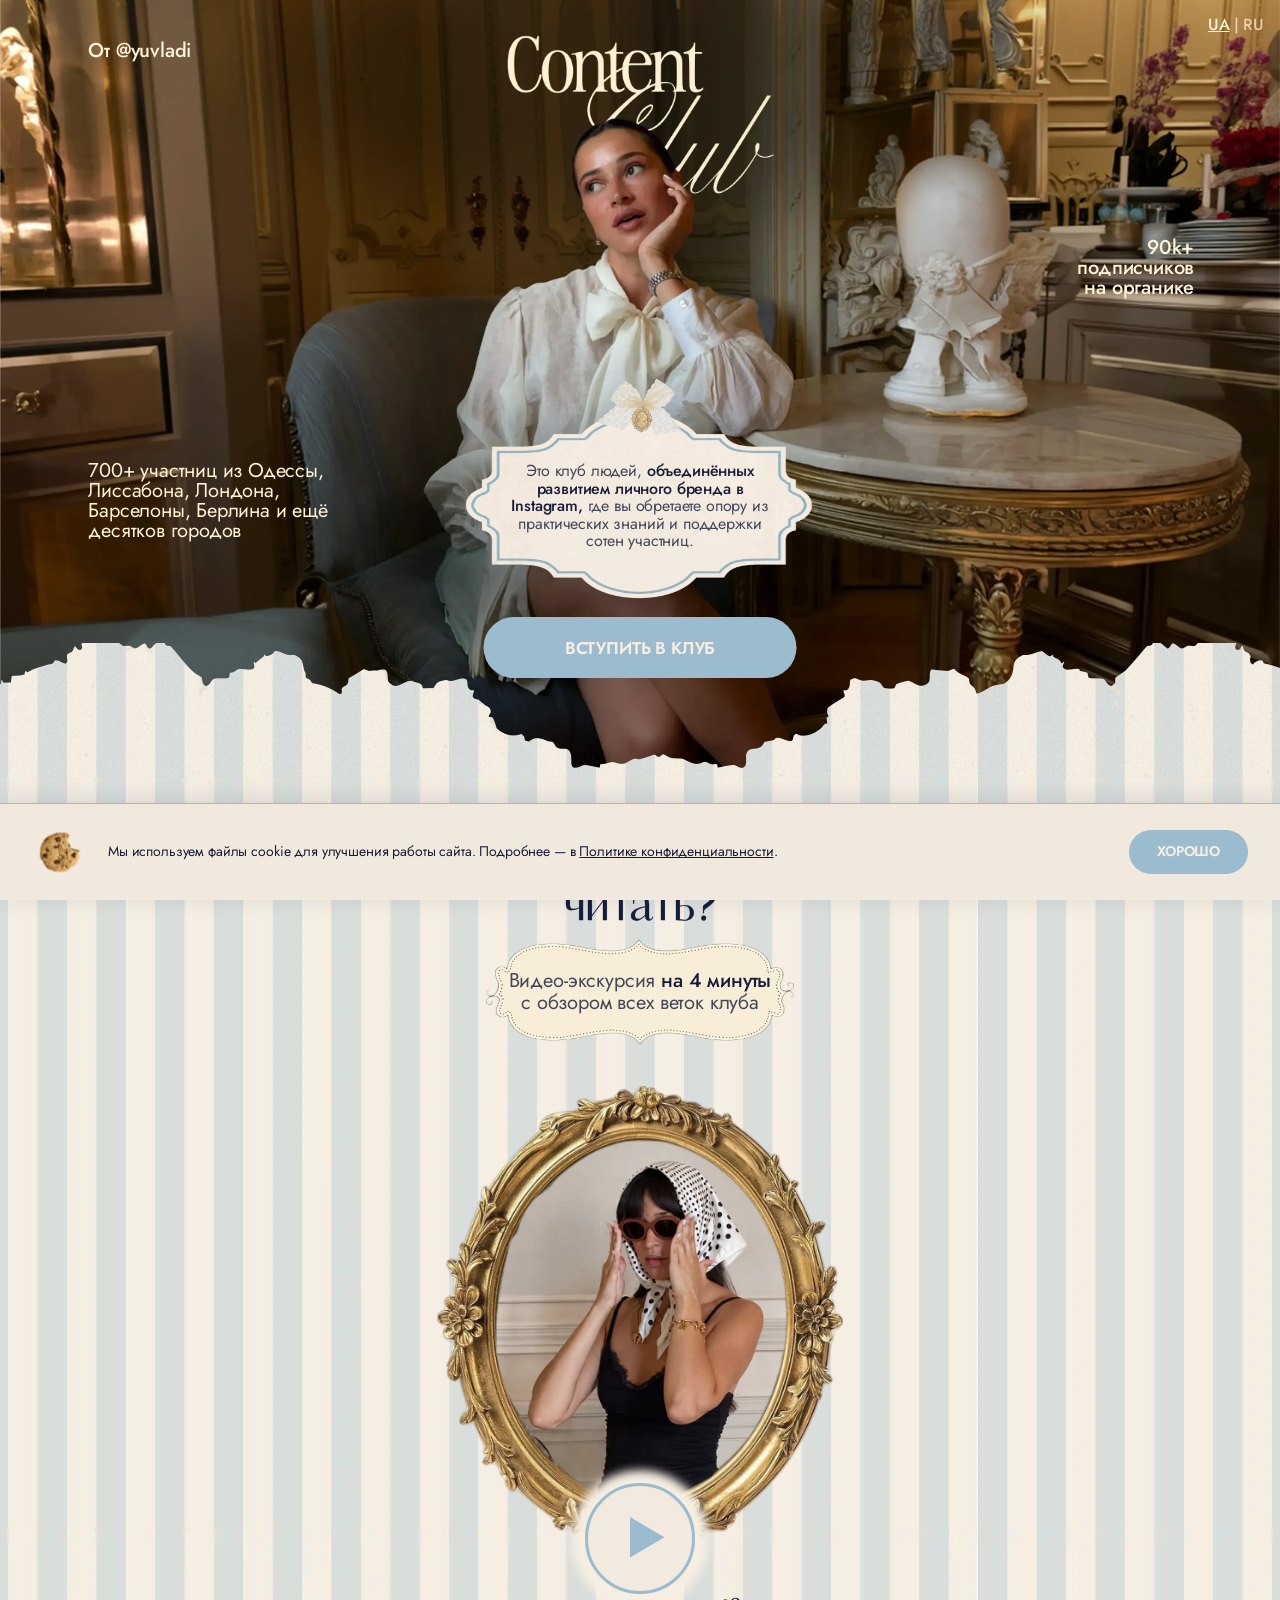
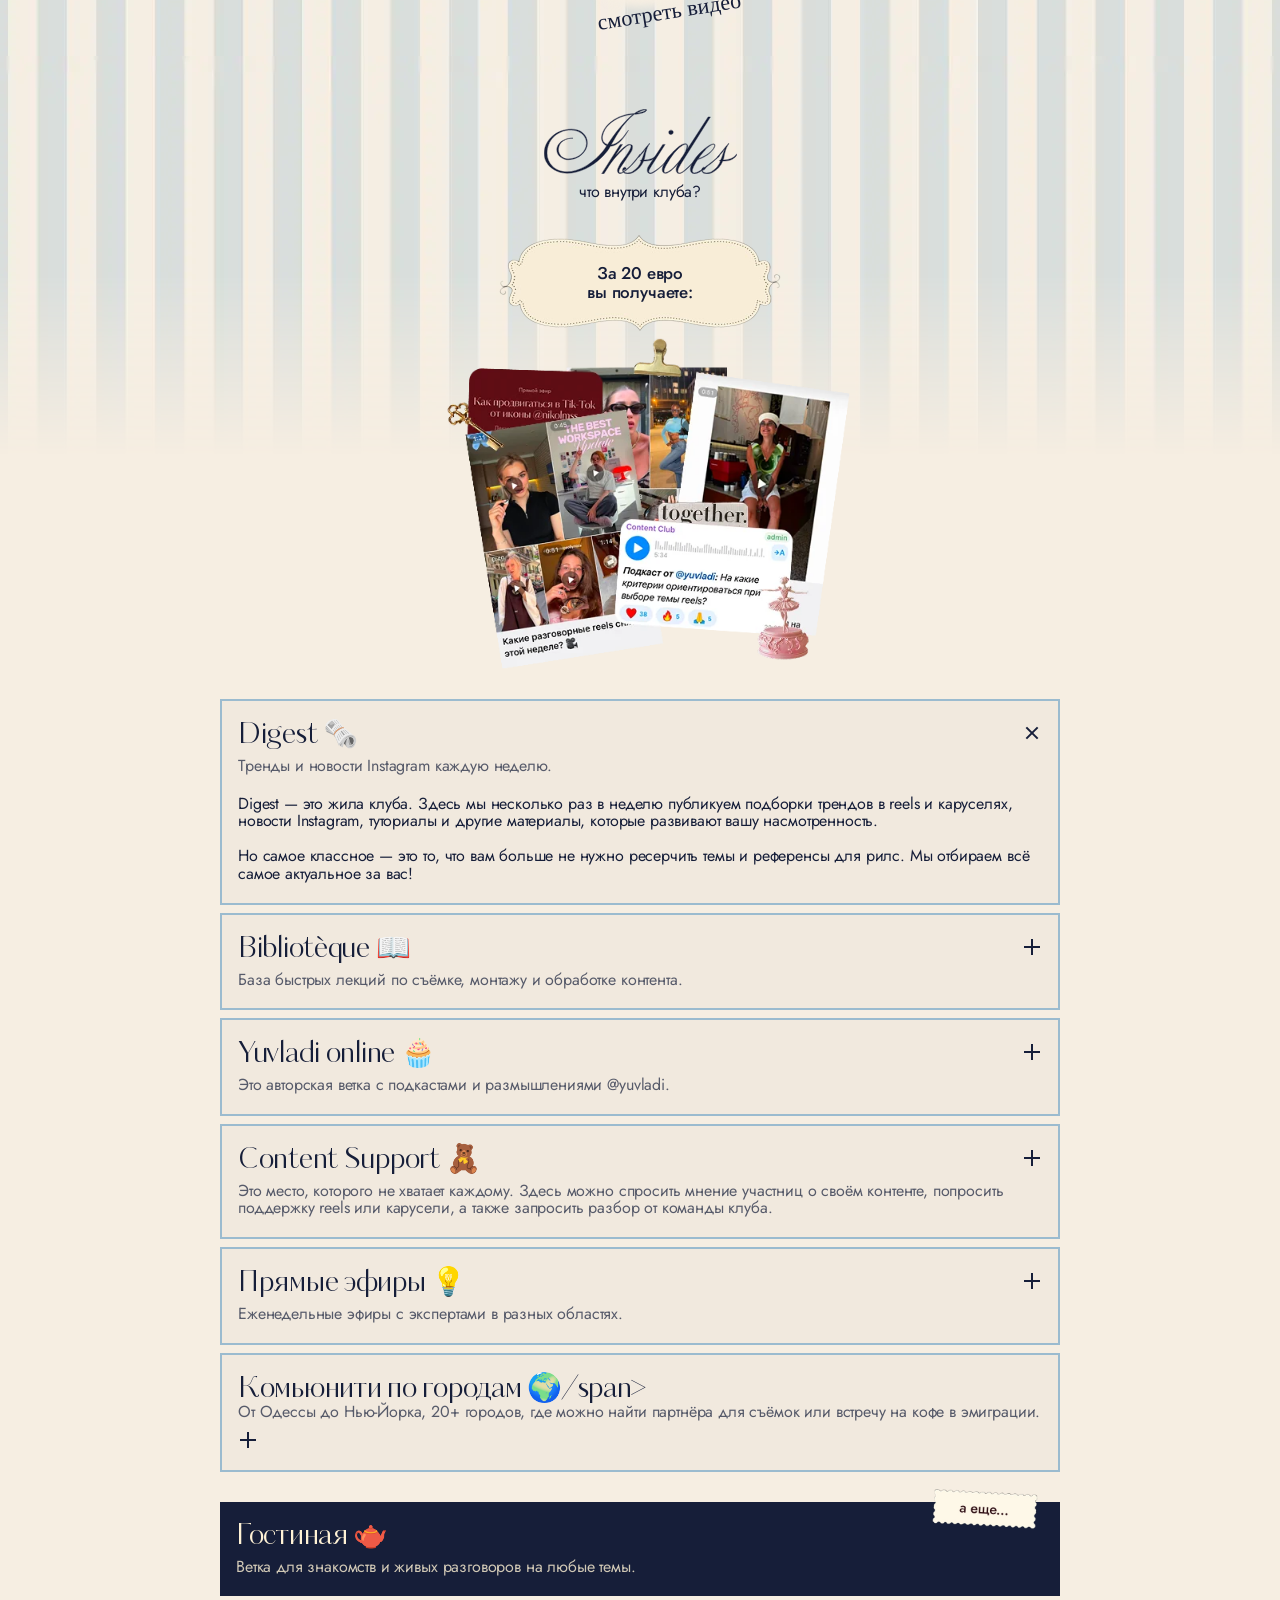
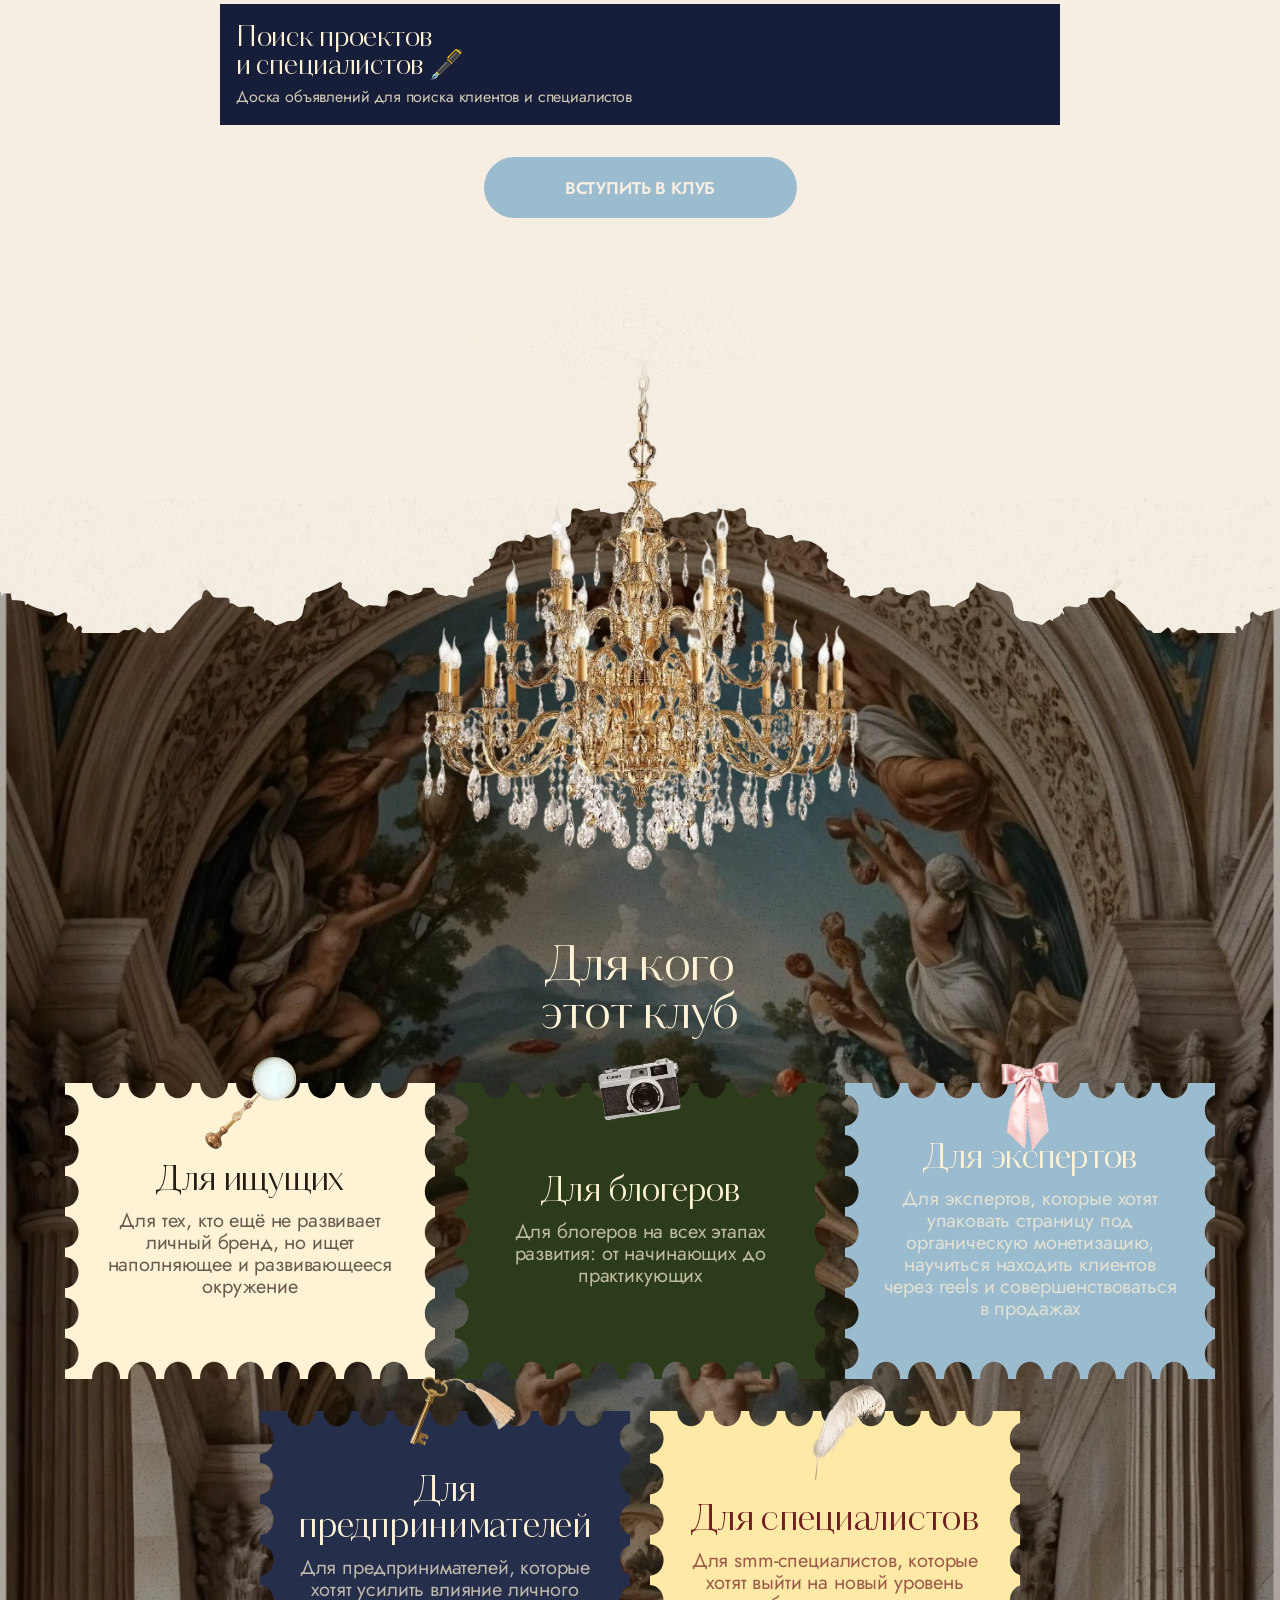
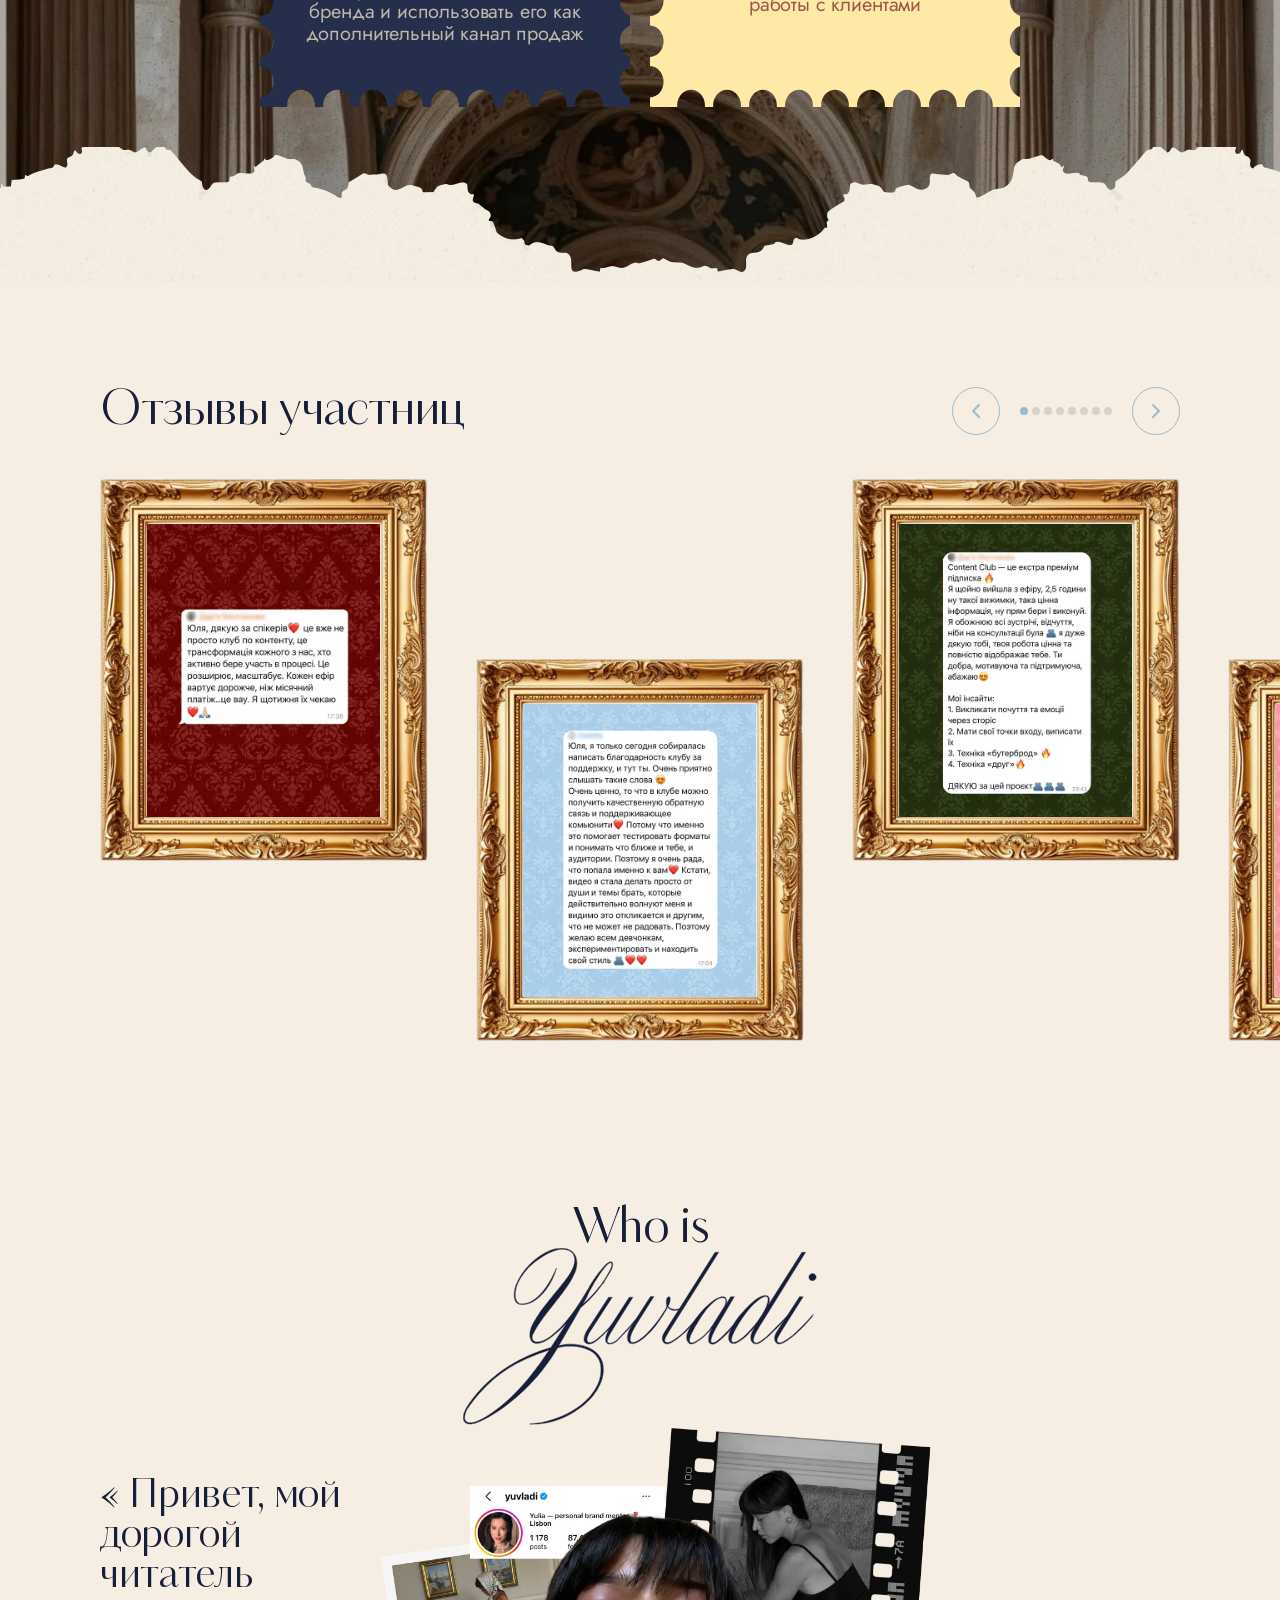
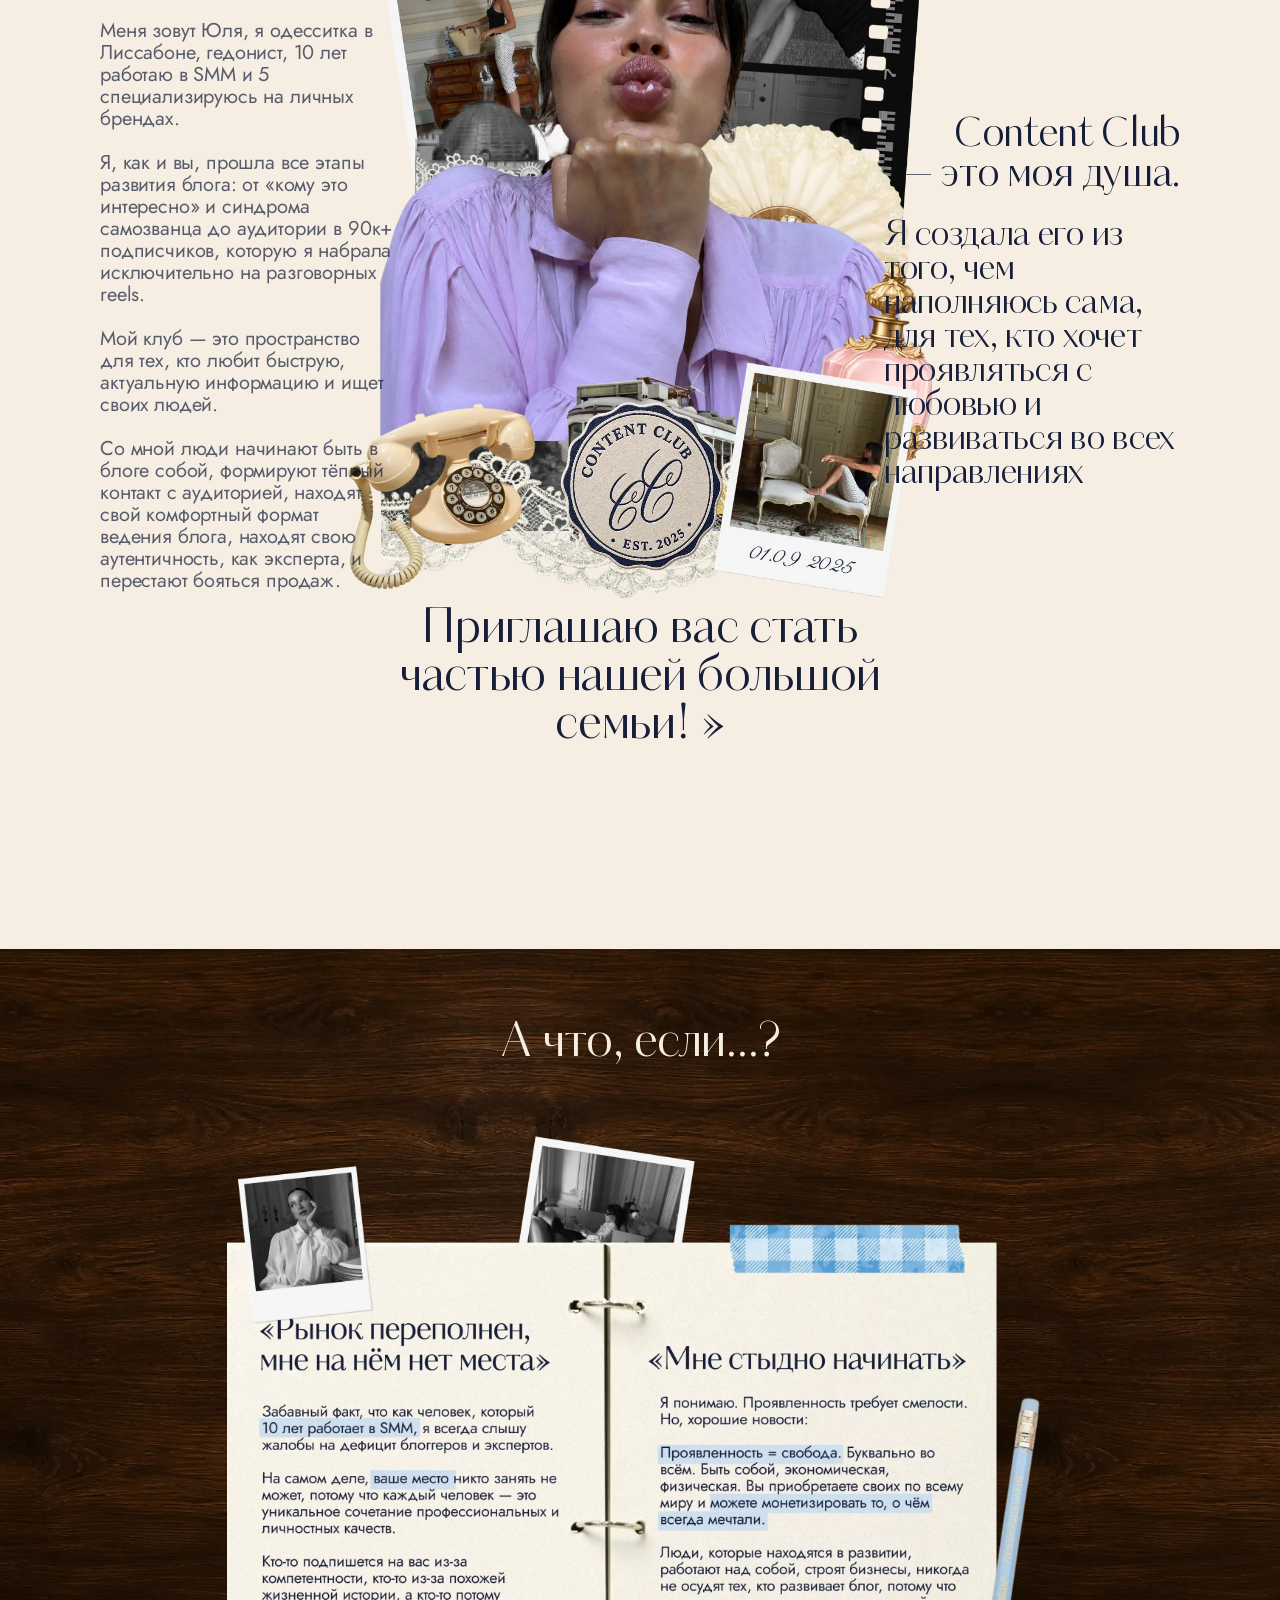
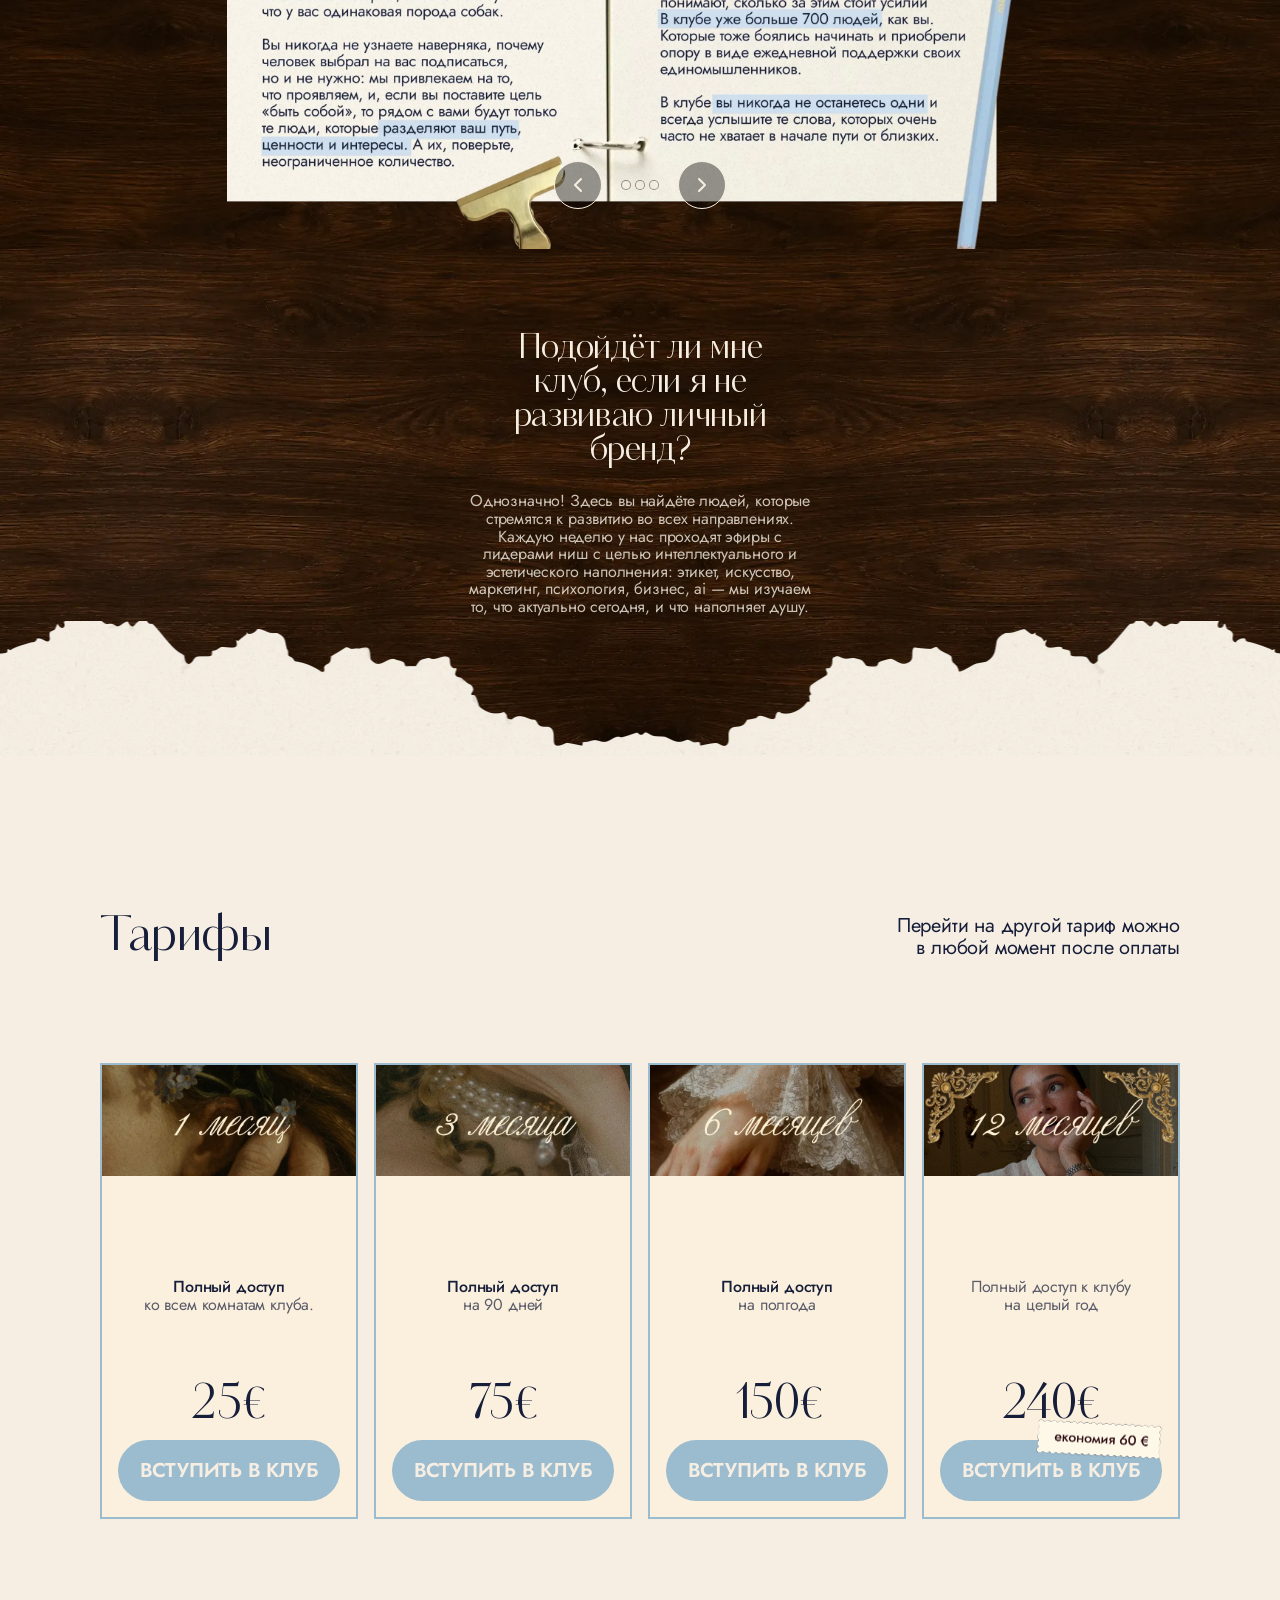
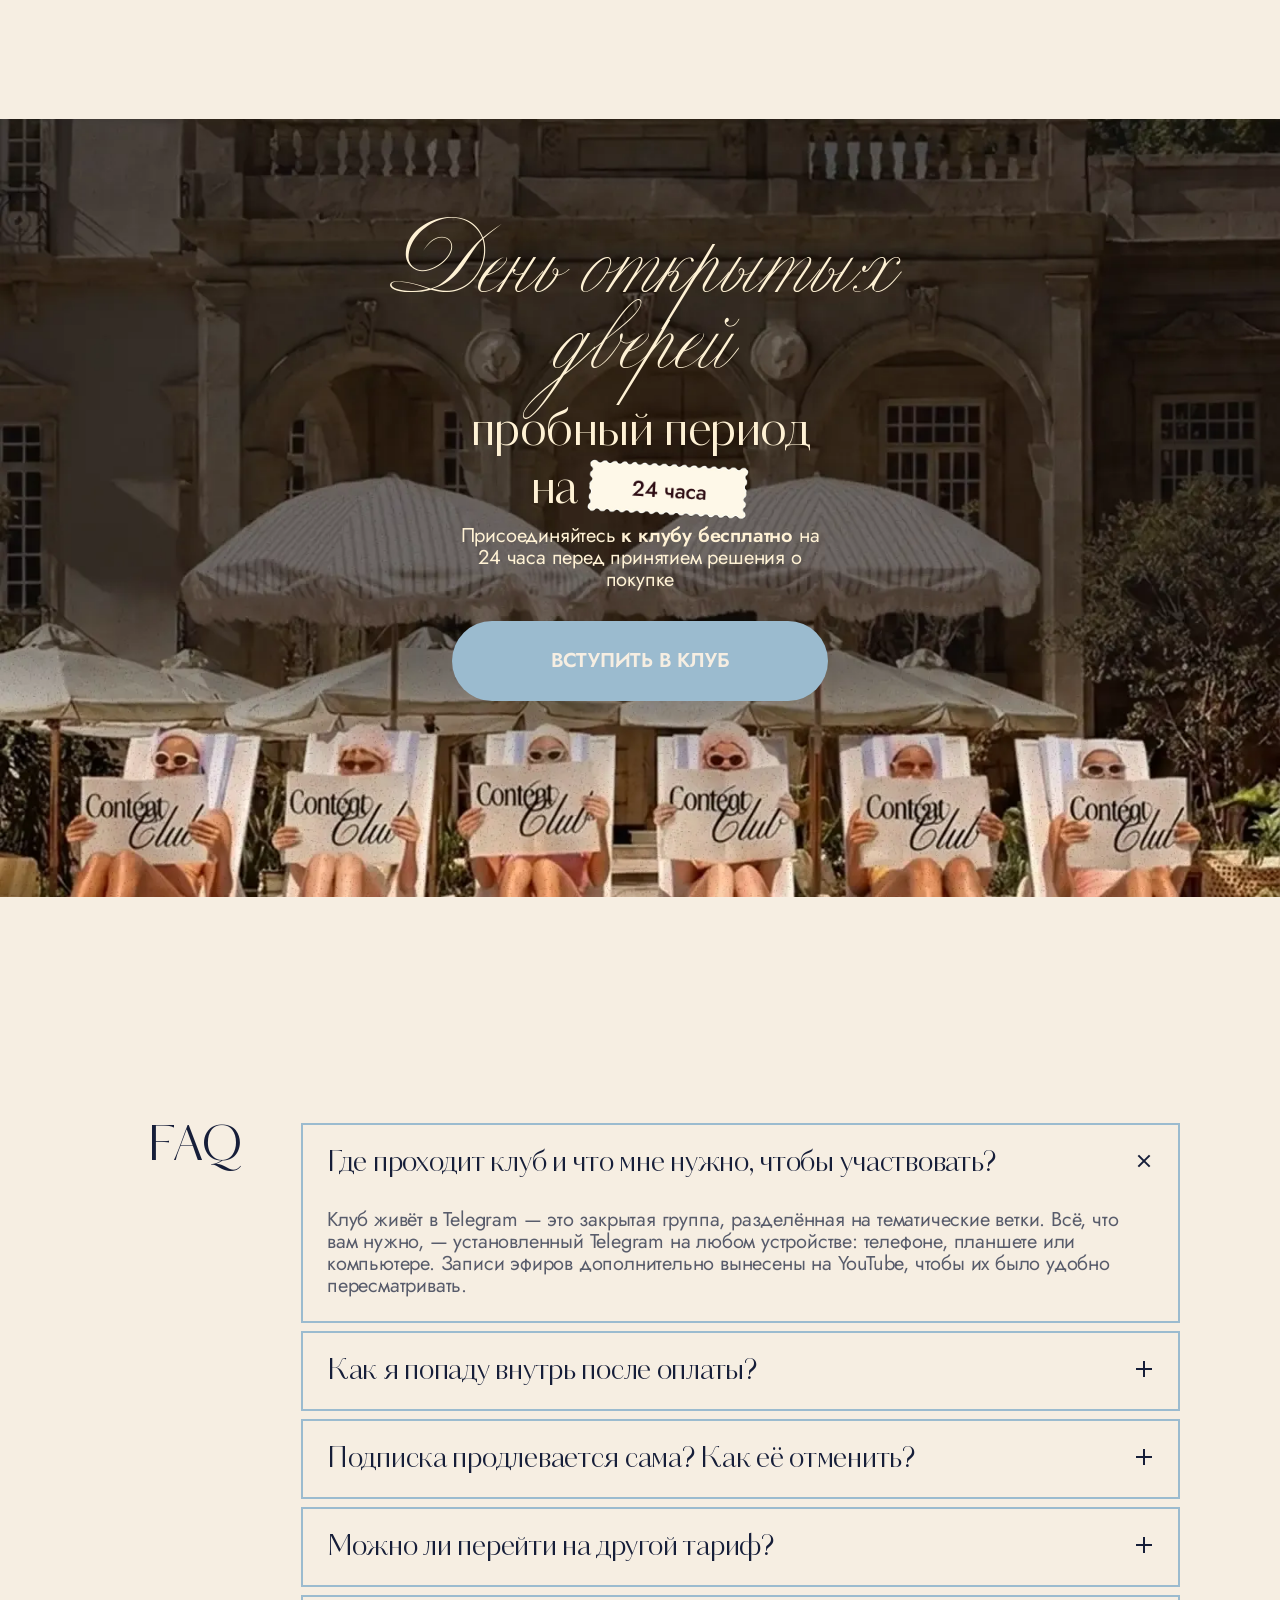
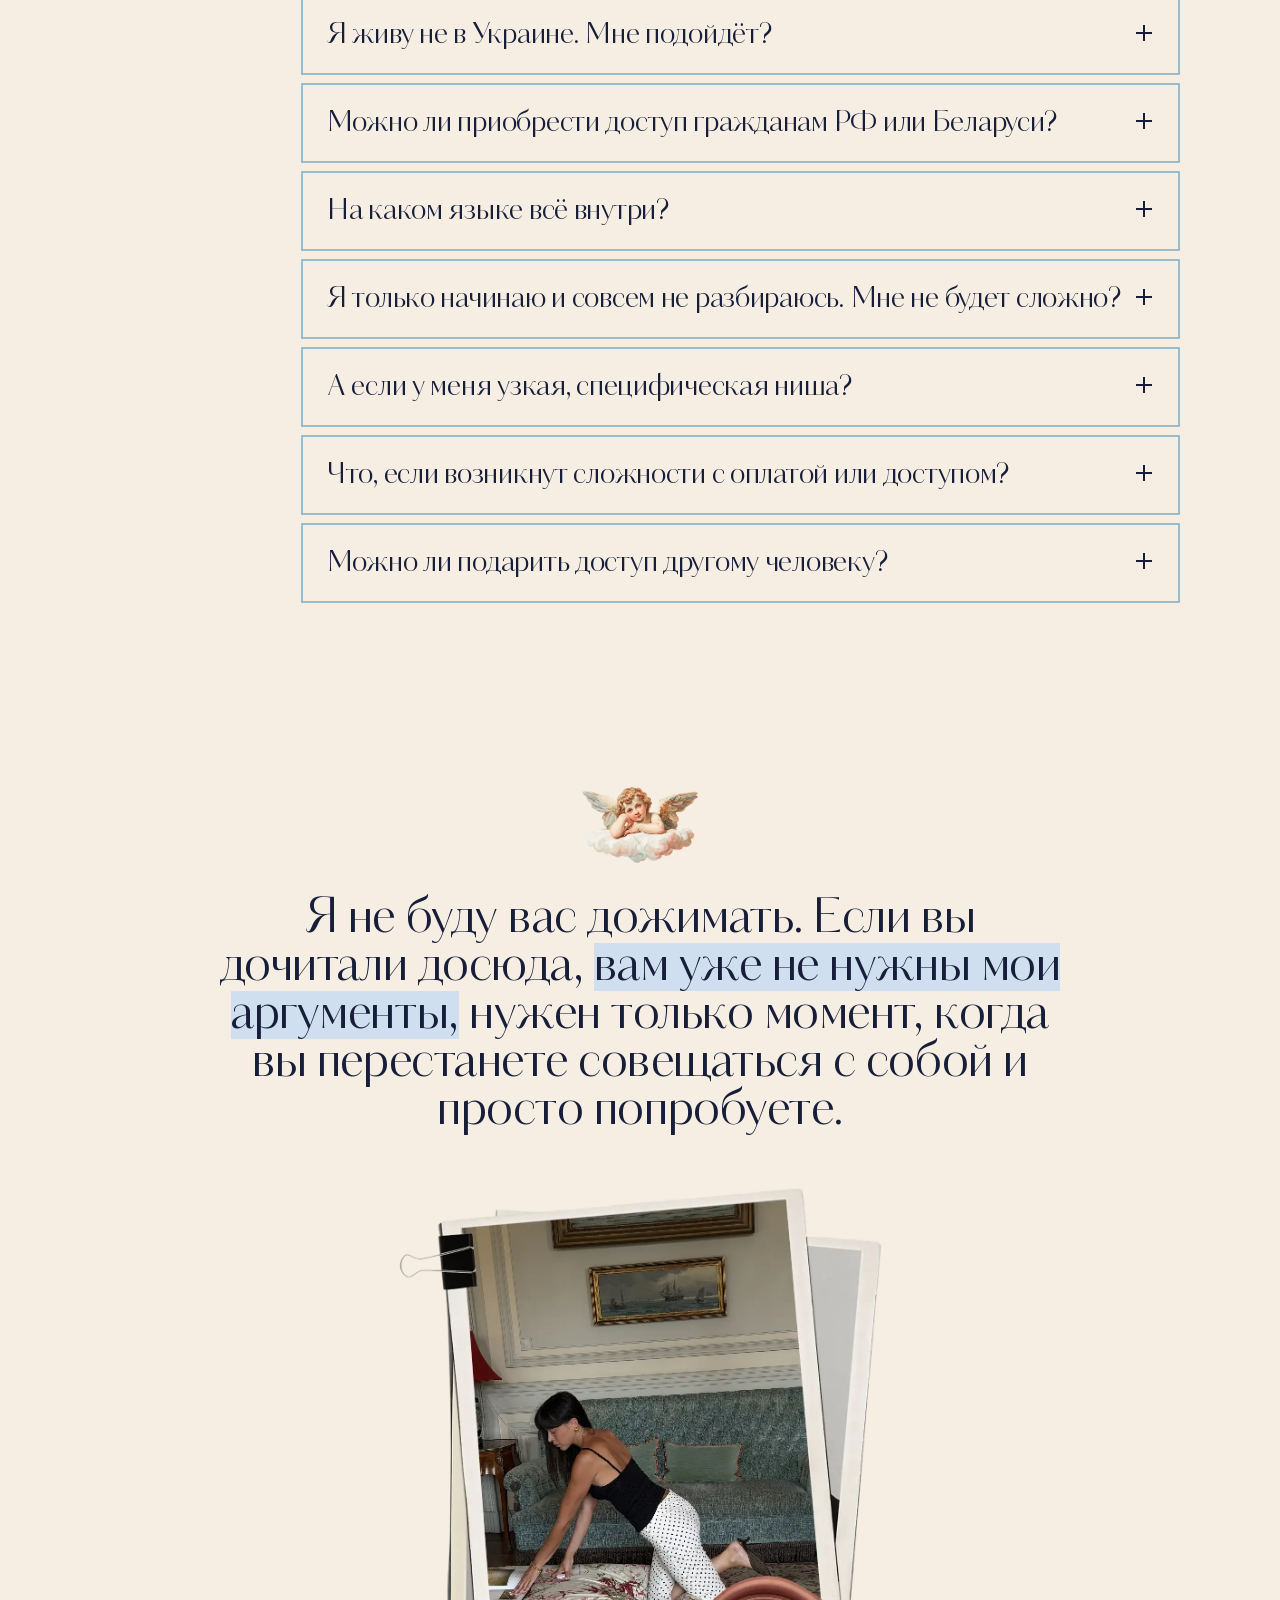
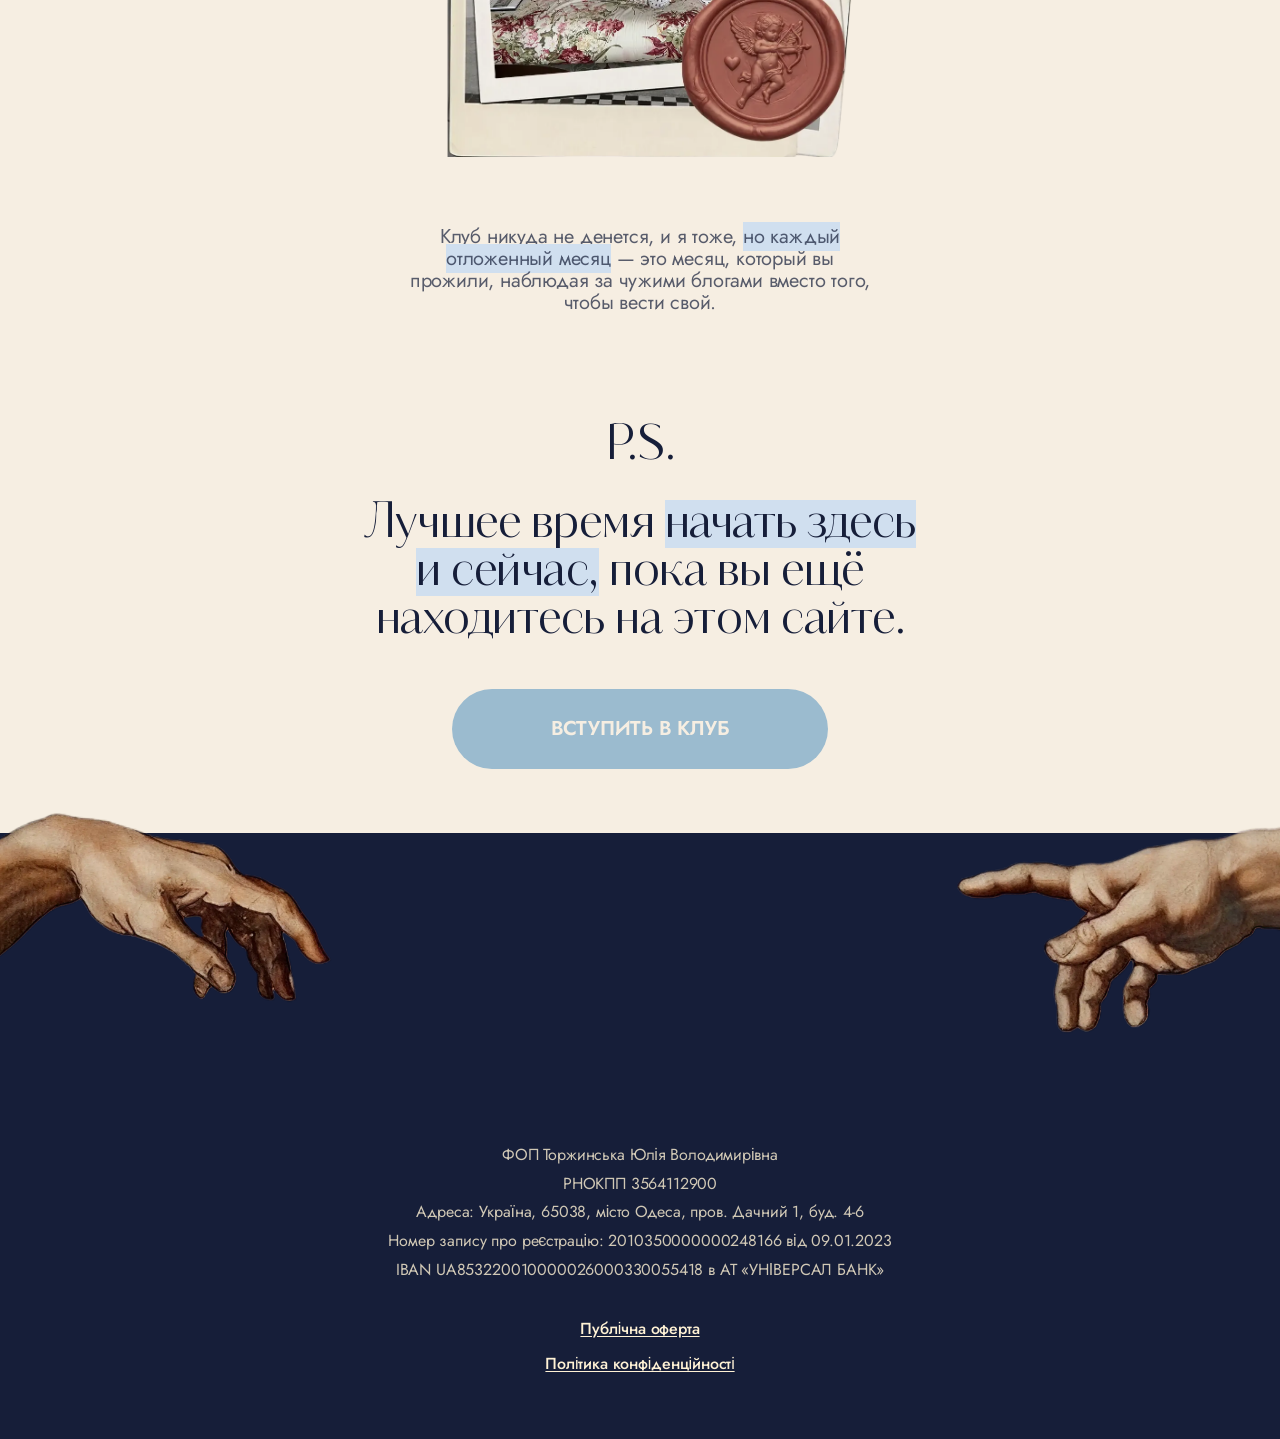
==== commit 65b58585: "Add 🌍 emoji to city-community accordion title" ====
--- a/index.html
+++ b/index.html
@@ -222,7 +222,7 @@
         <details class="accordion-item" name="room-accordion">
           <summary class="accordion-item__summary">
             <span class="accordion-item__heading">
-              <span class="accordion-item__title">Комьюнити по городам</span>
+              <span class="accordion-item__title">Комьюнити по городам 🌍/span>
               <p class="accordion-item__subtitle">От Одессы до Нью-Йорка, 20+ городов, где можно найти партнёра для съёмок или встречу на кофе в эмиграции.</p>
             </span>
             <span class="accordion-item__icon" aria-hidden="true"></span>
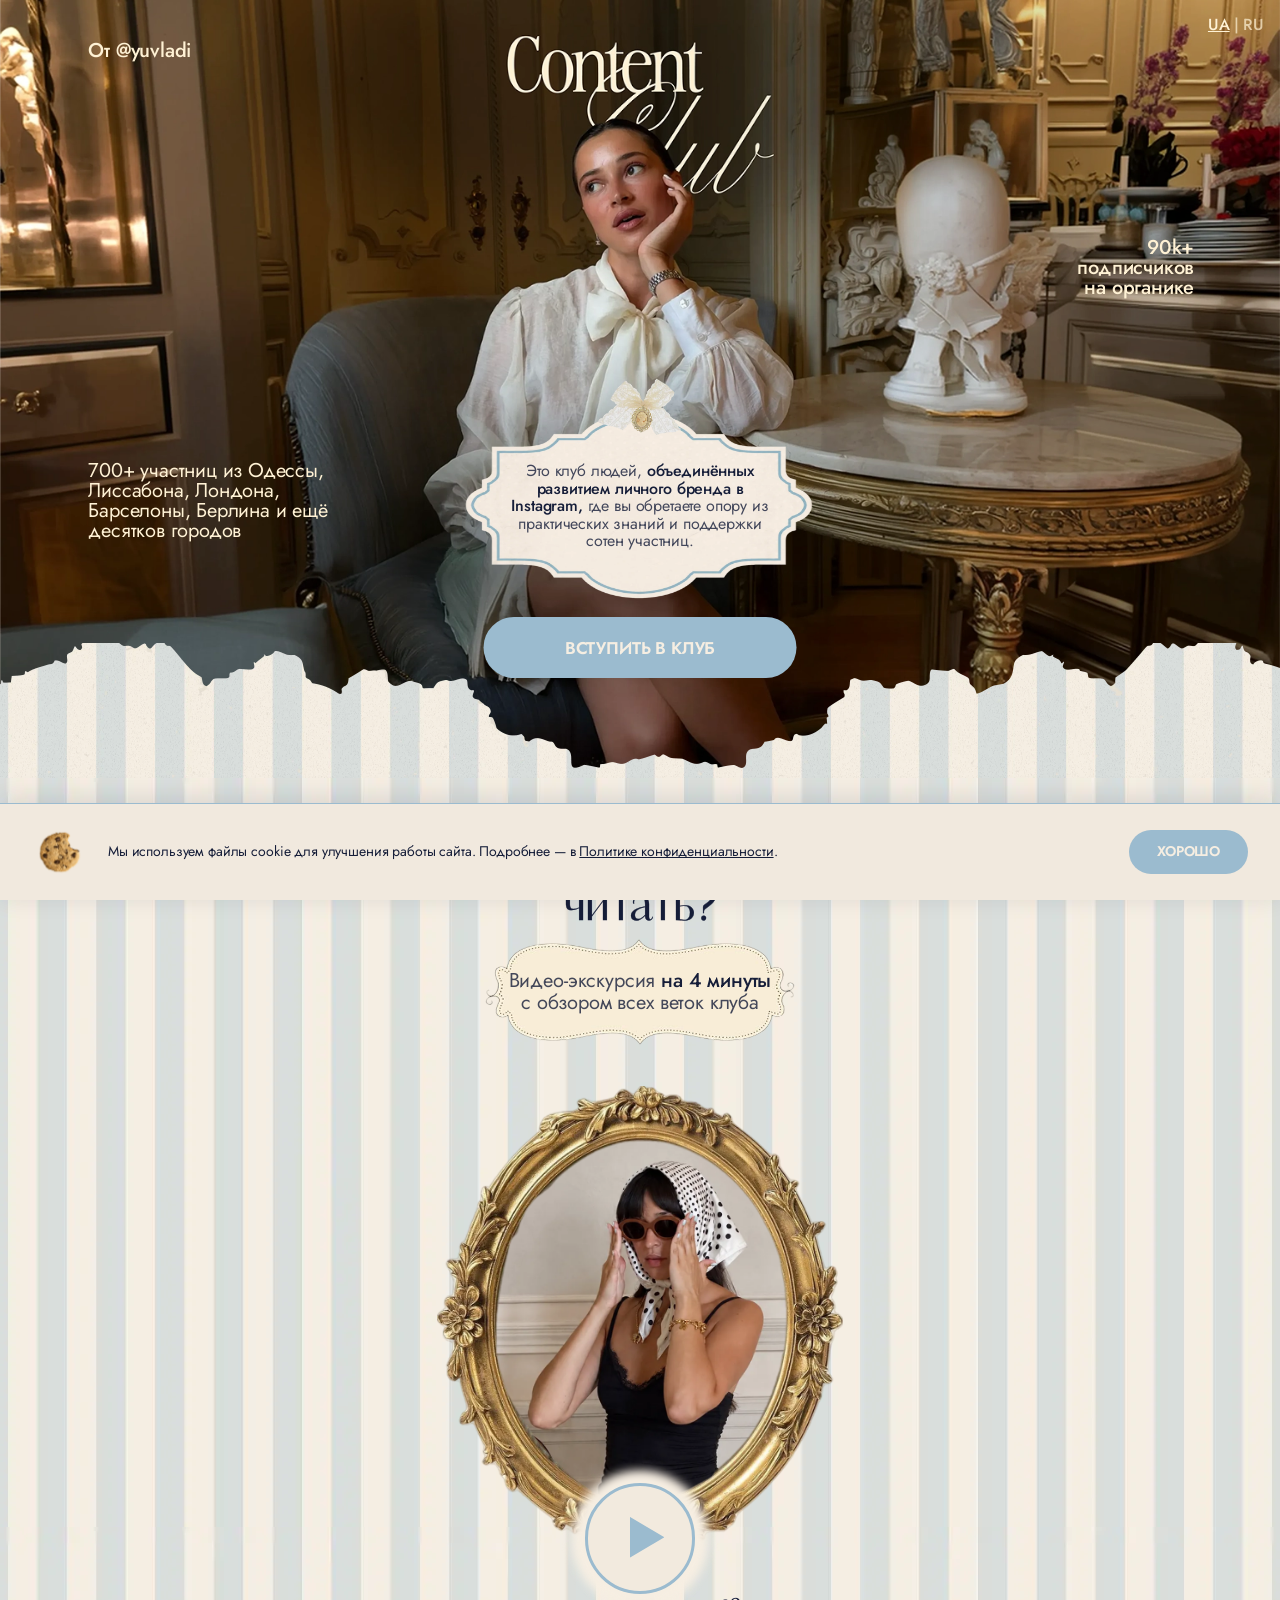
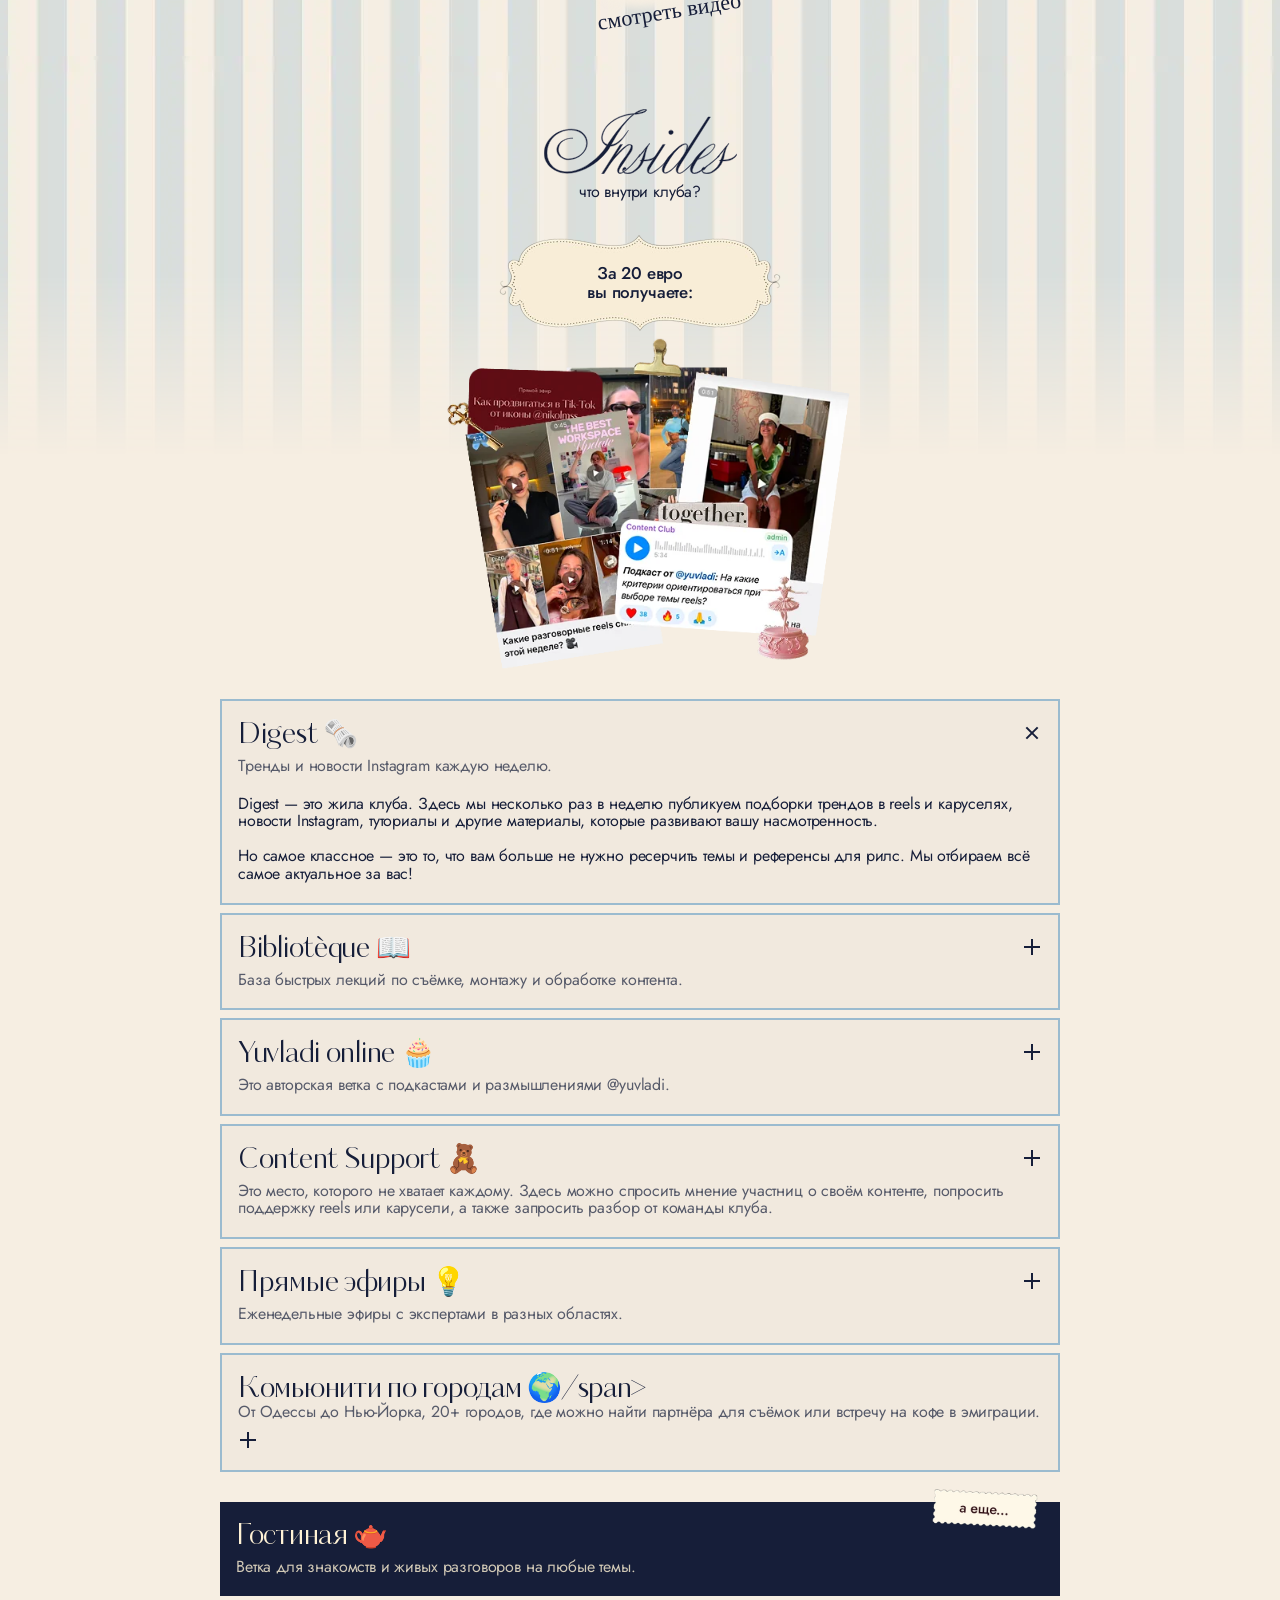
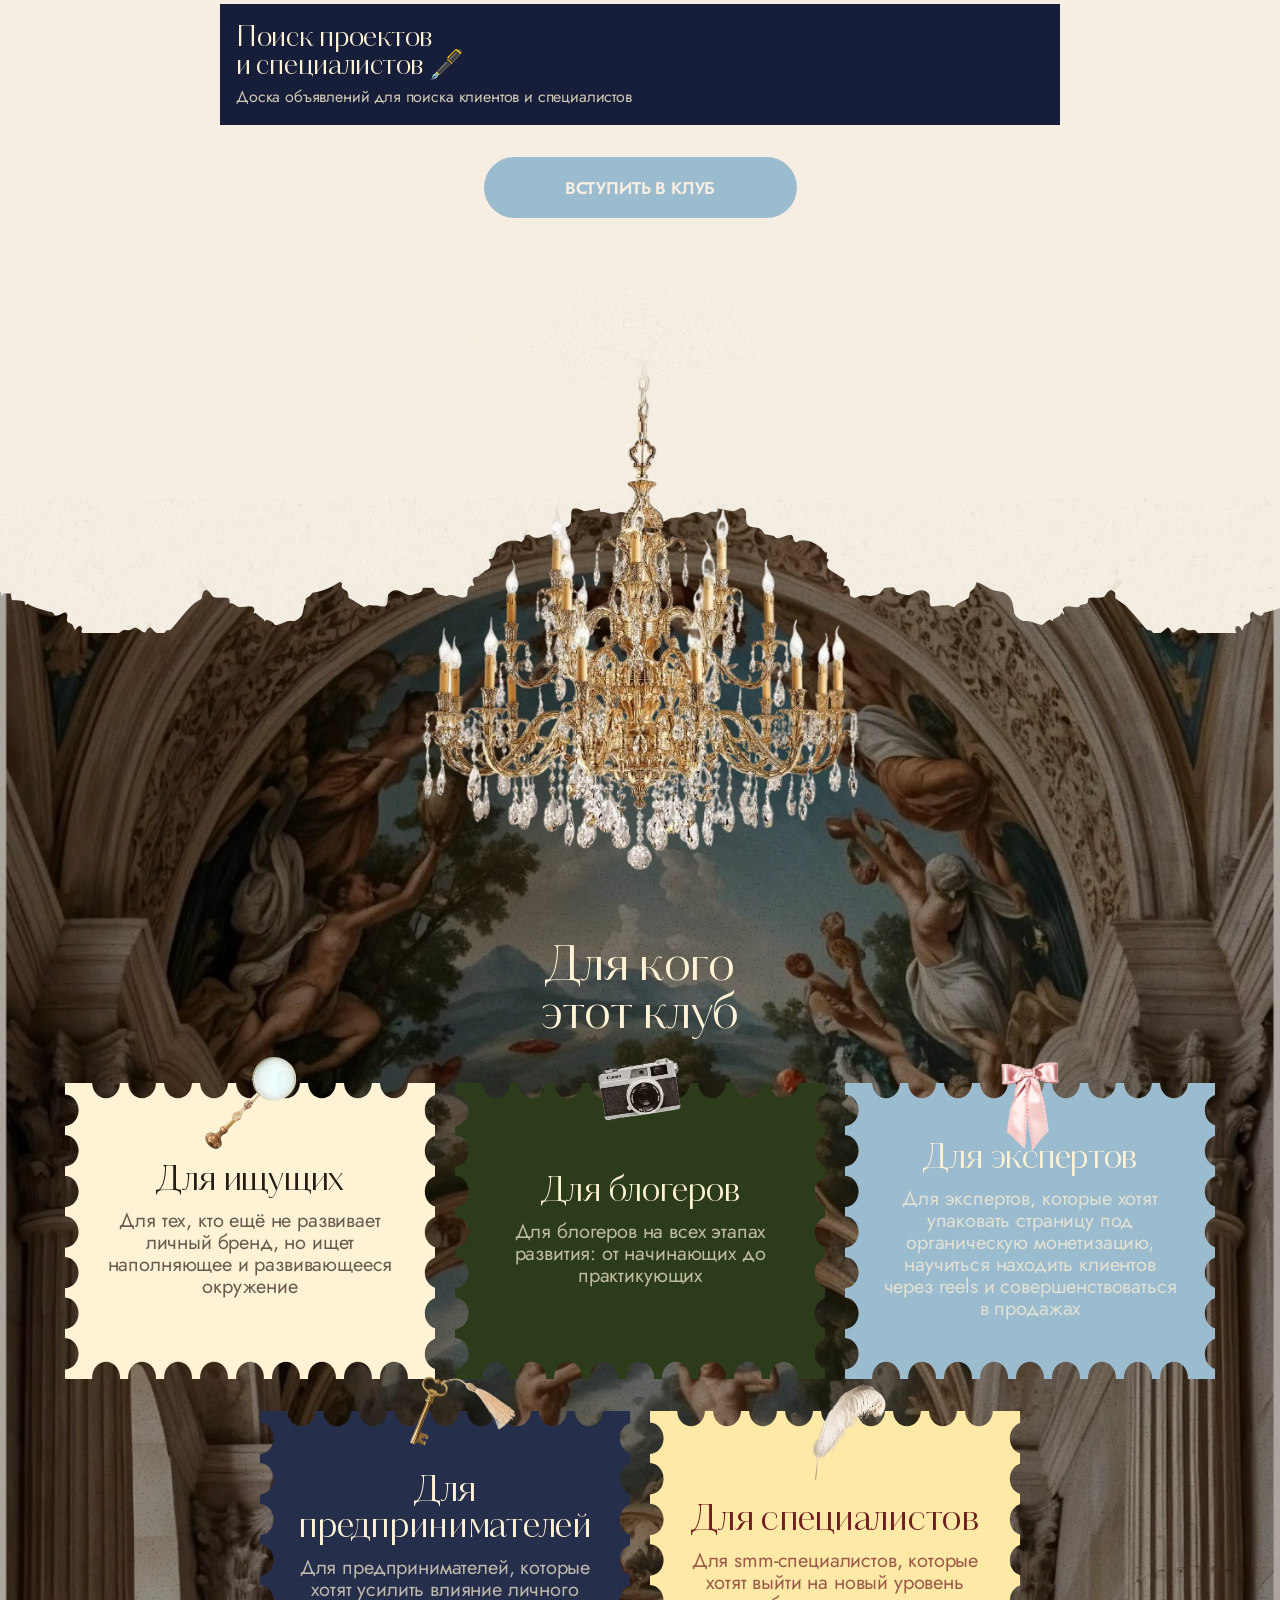
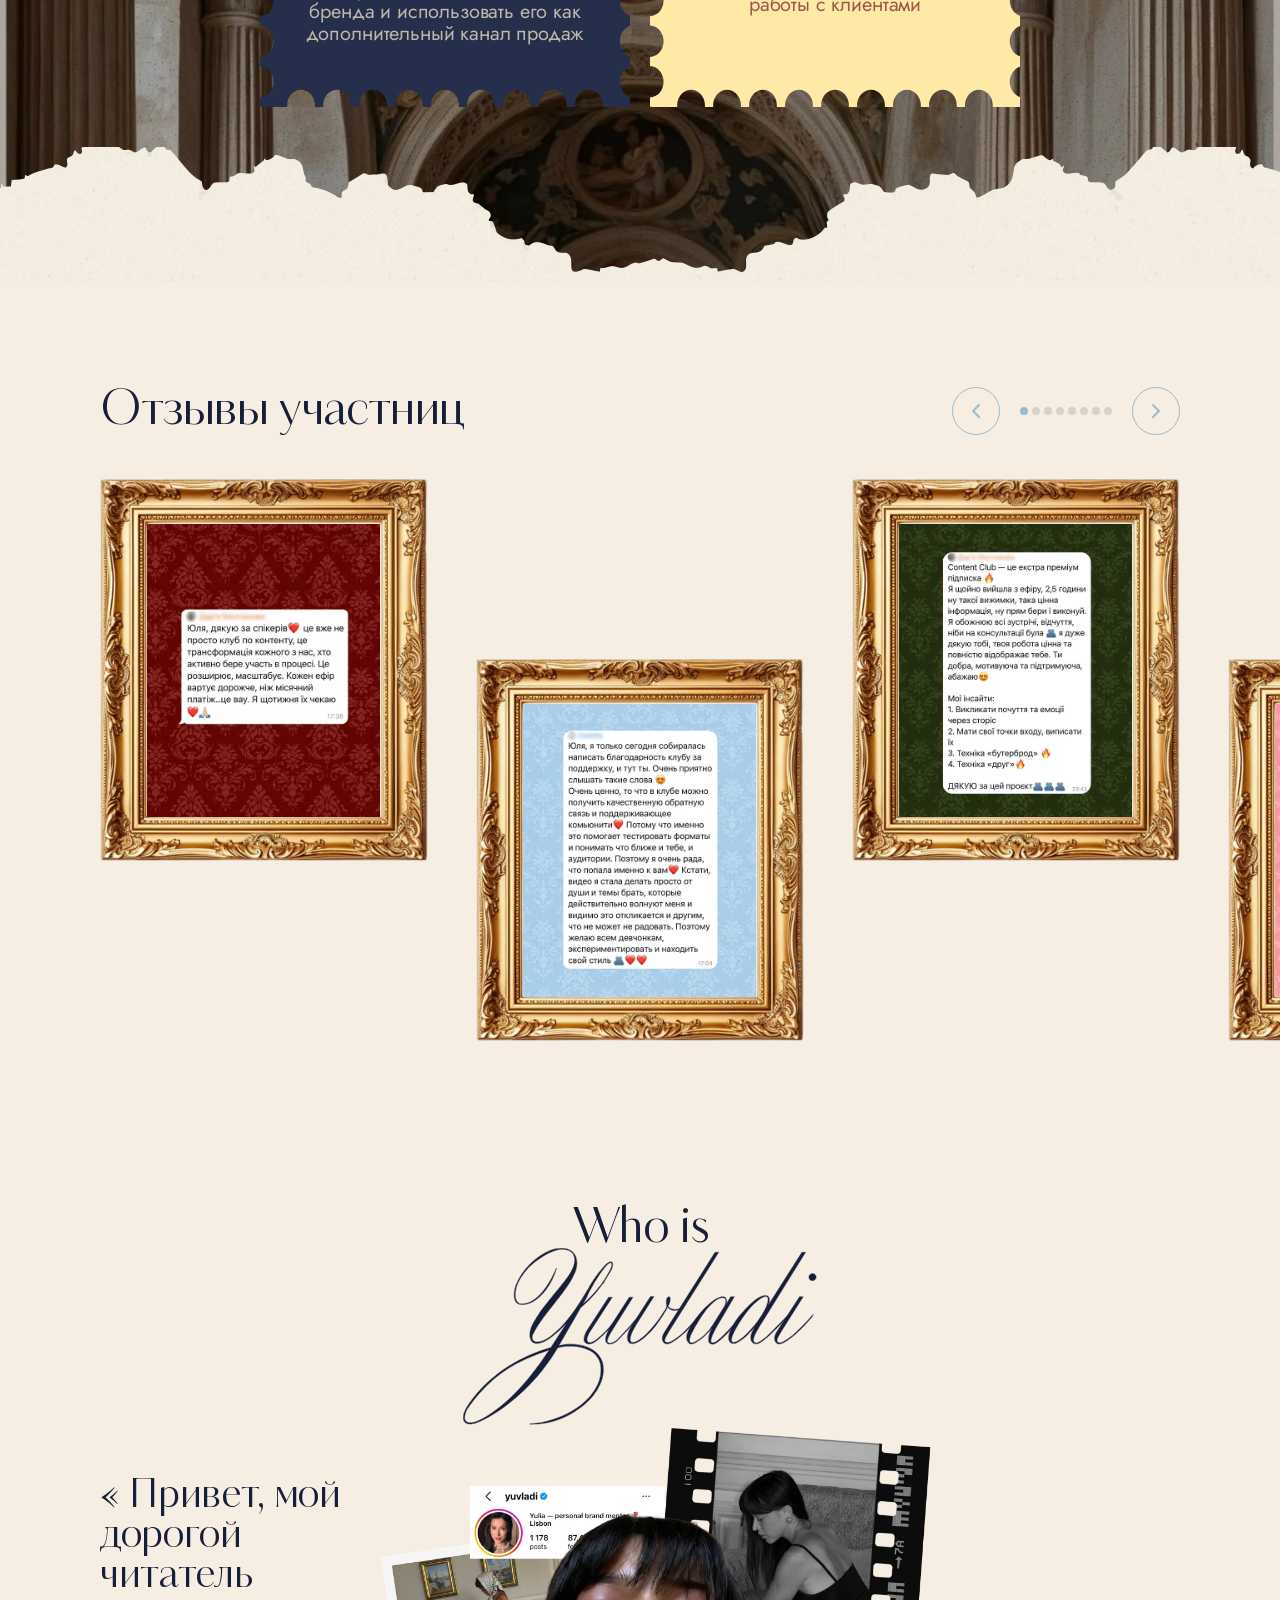
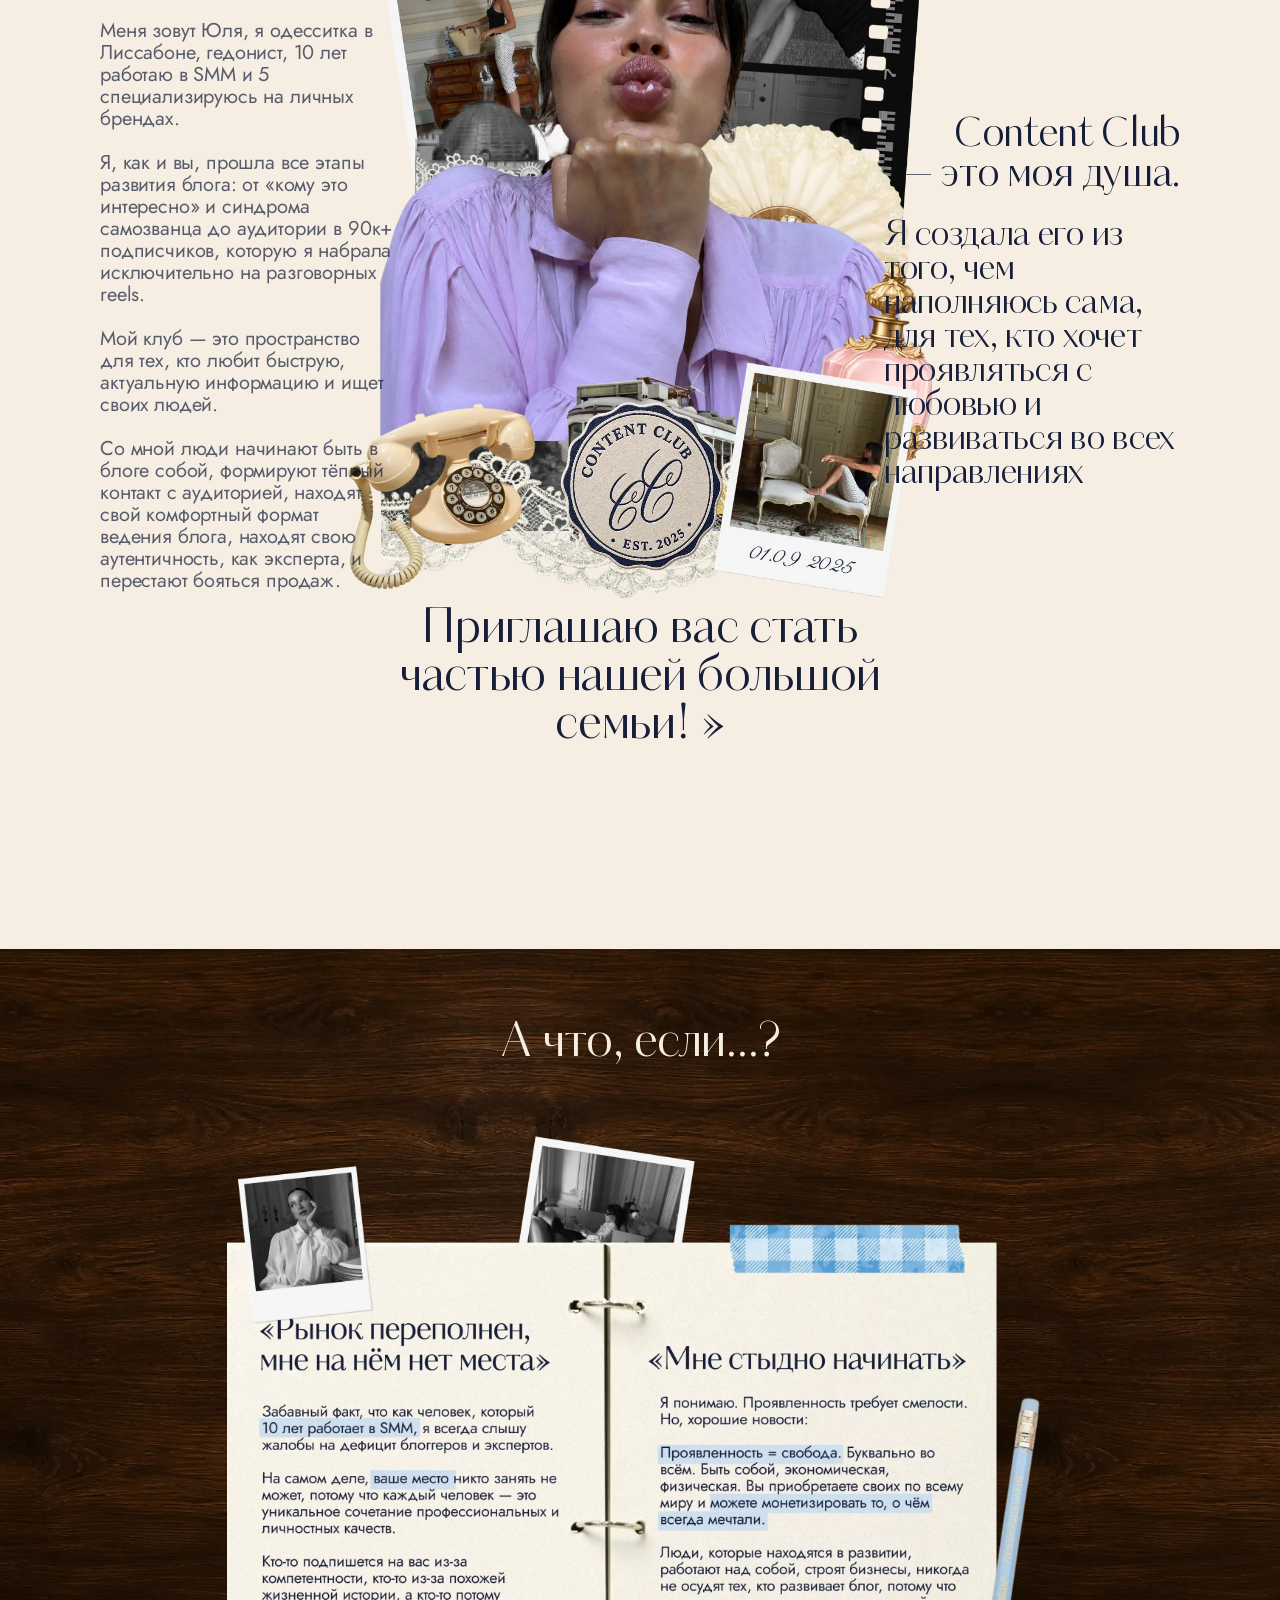
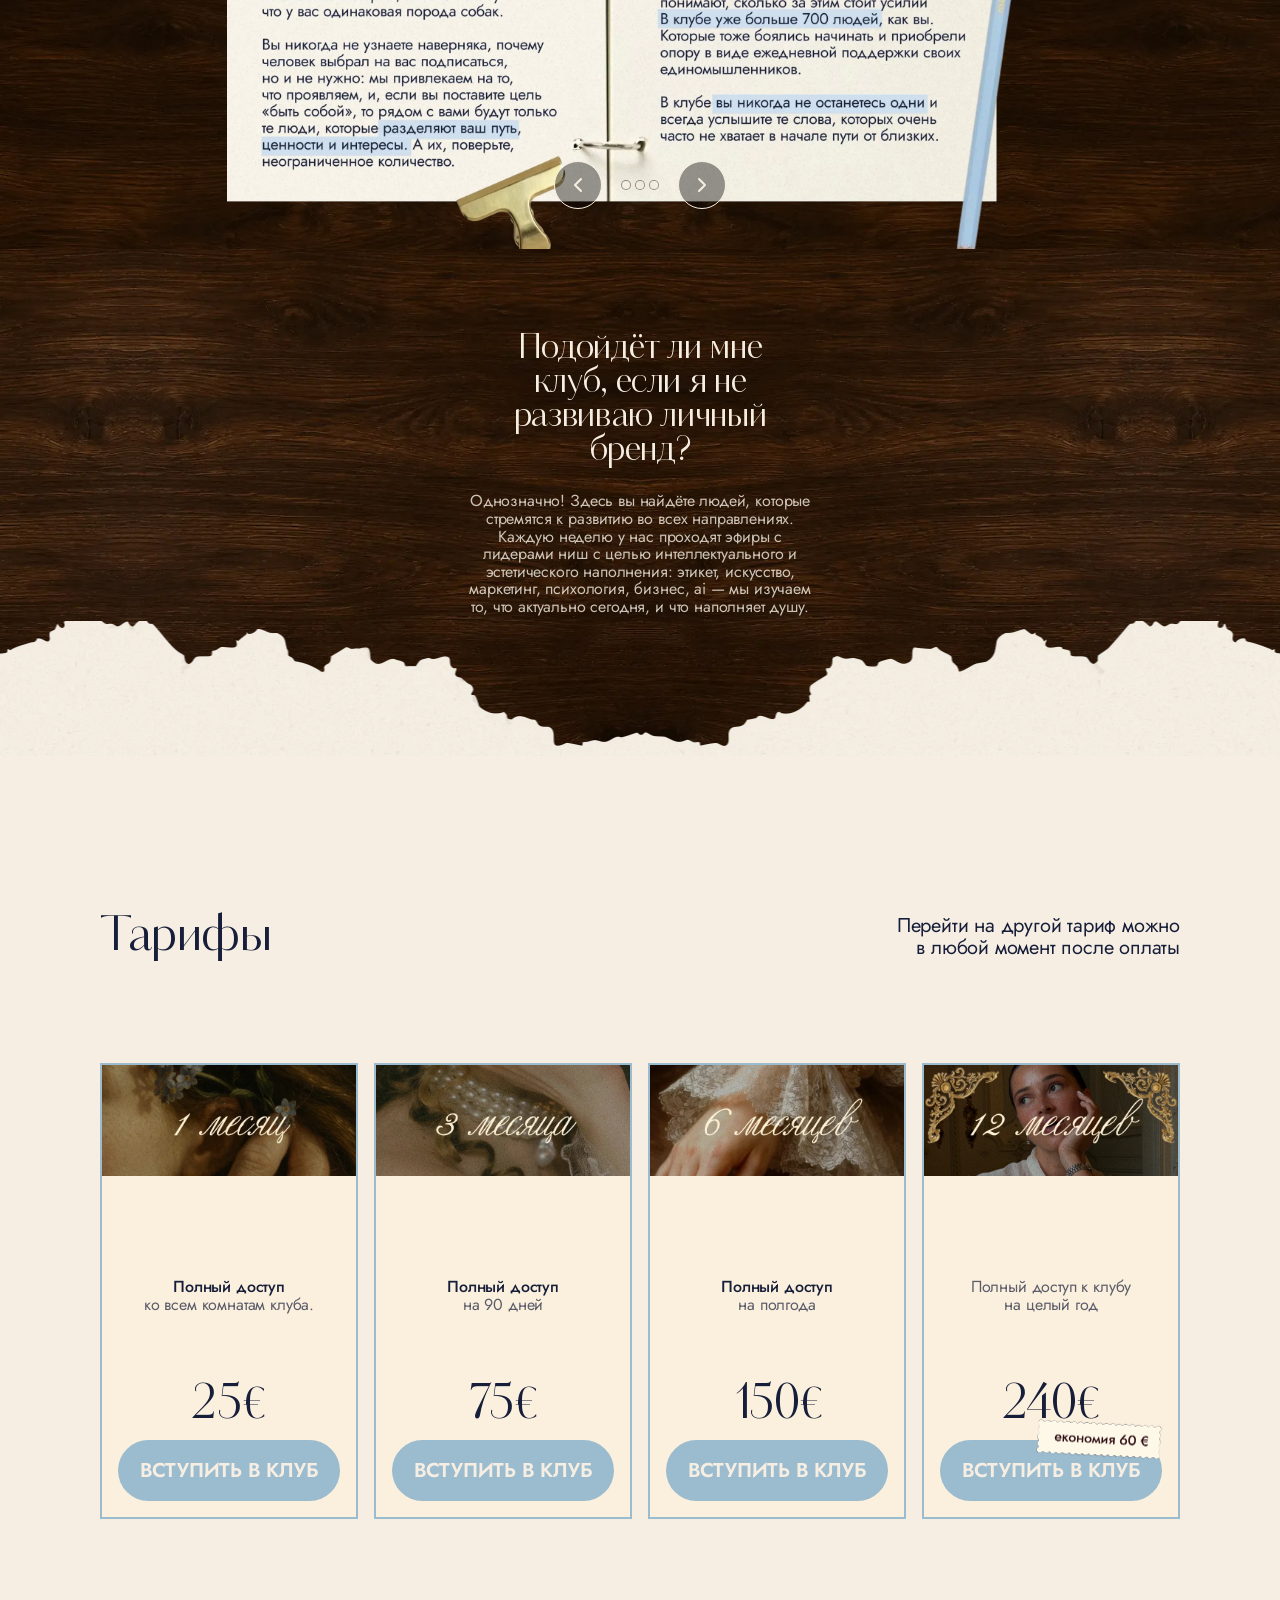
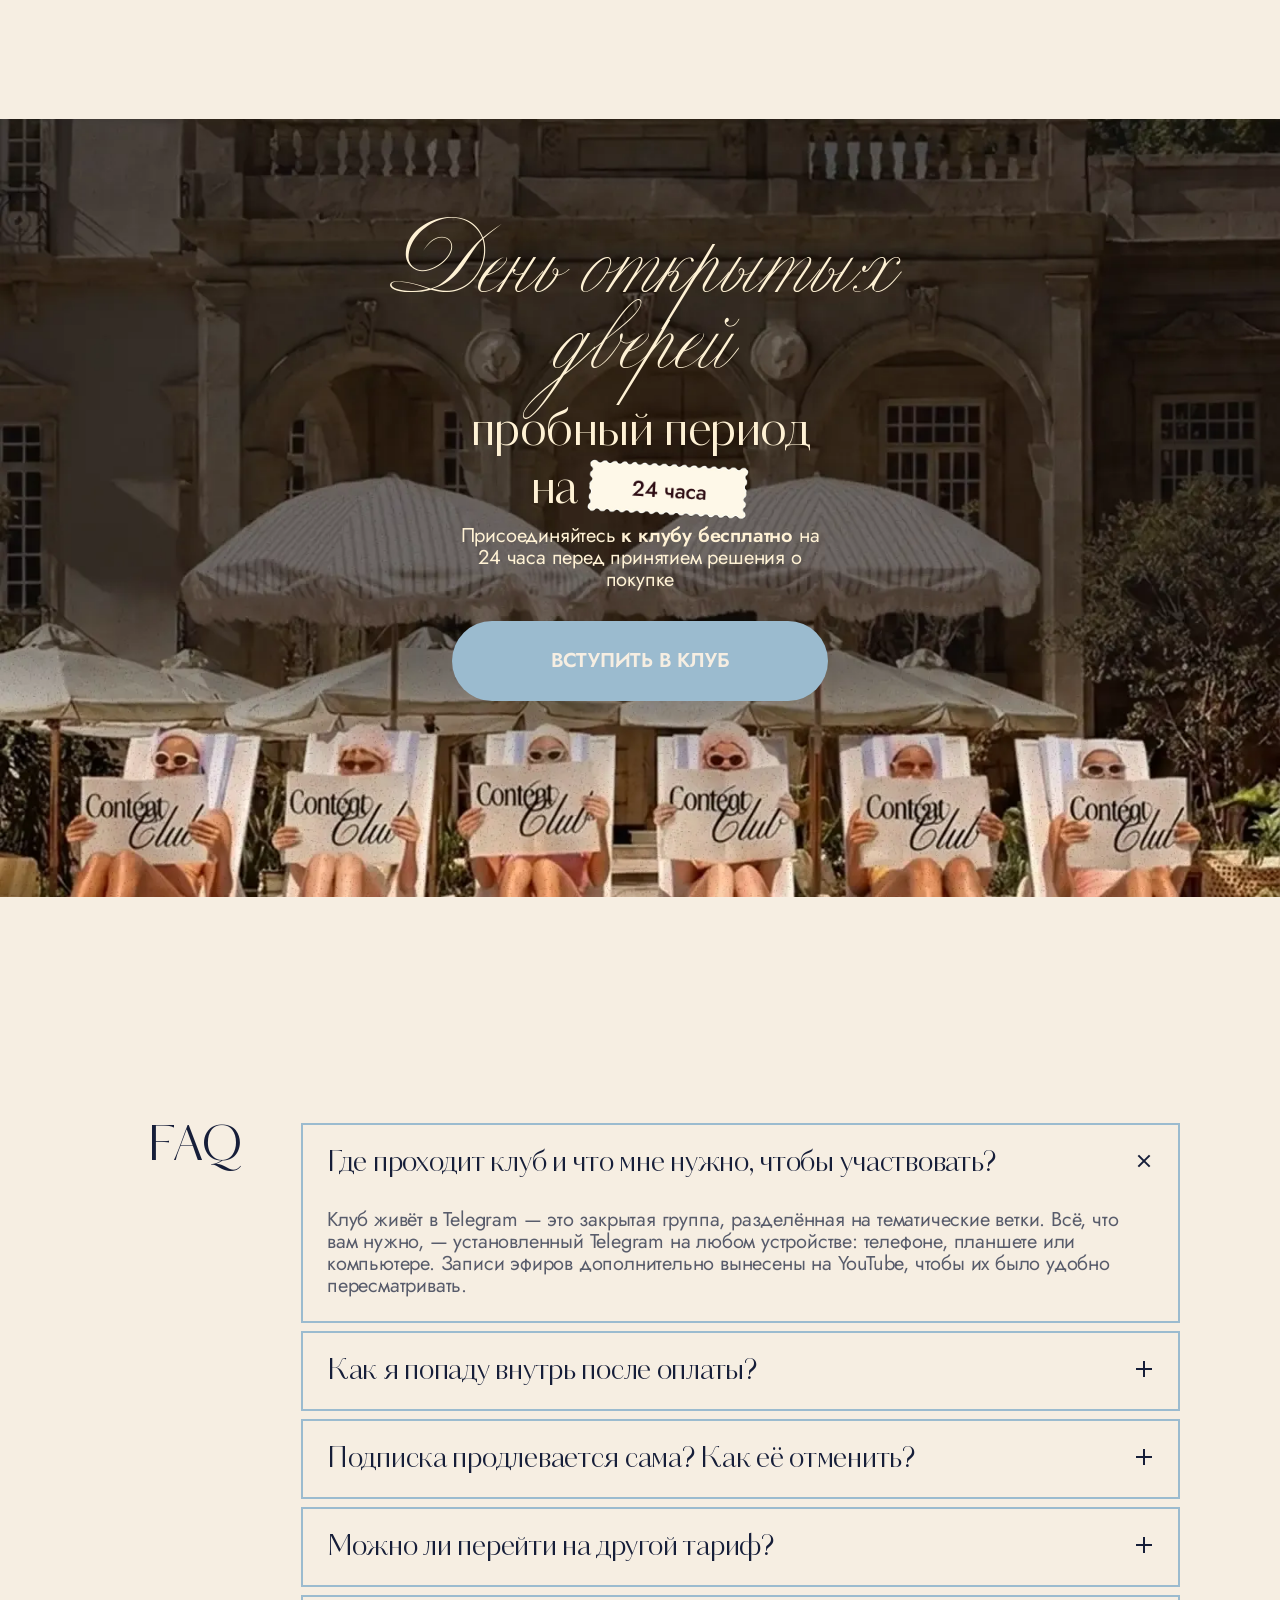
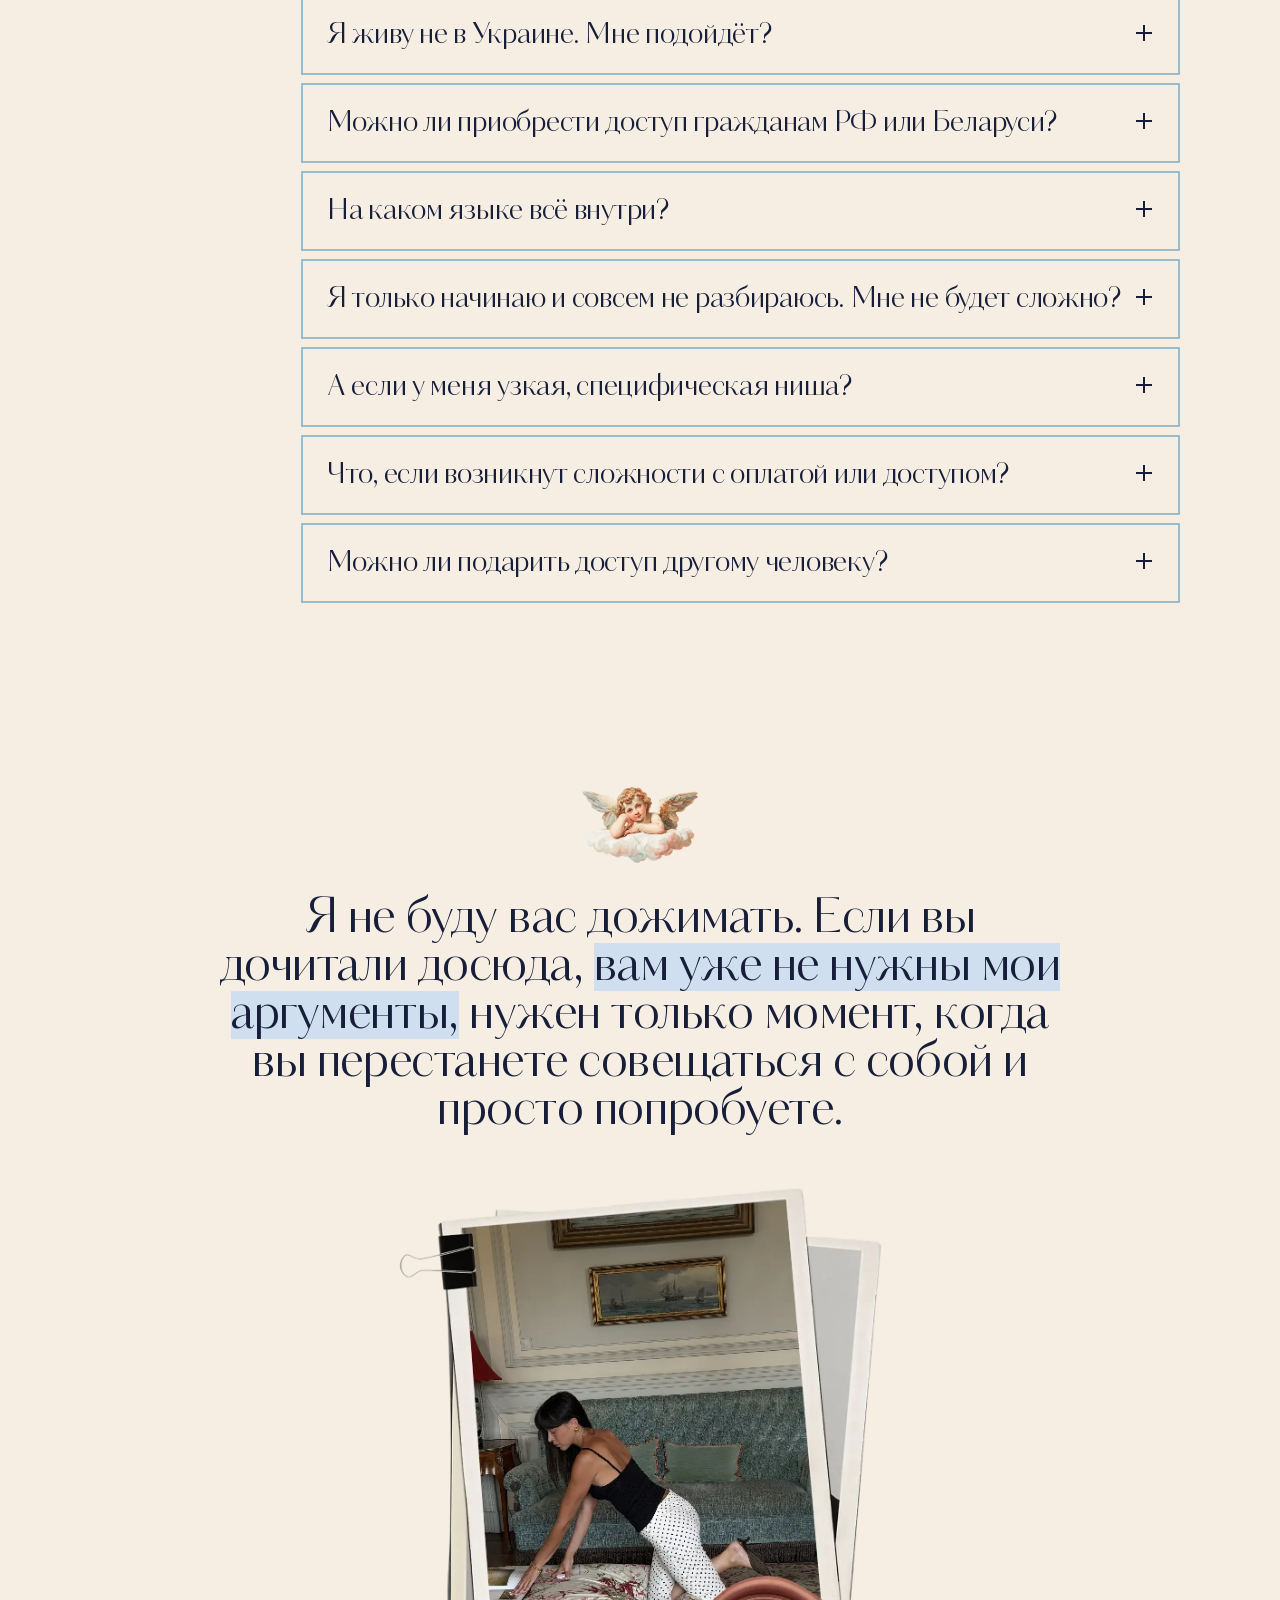
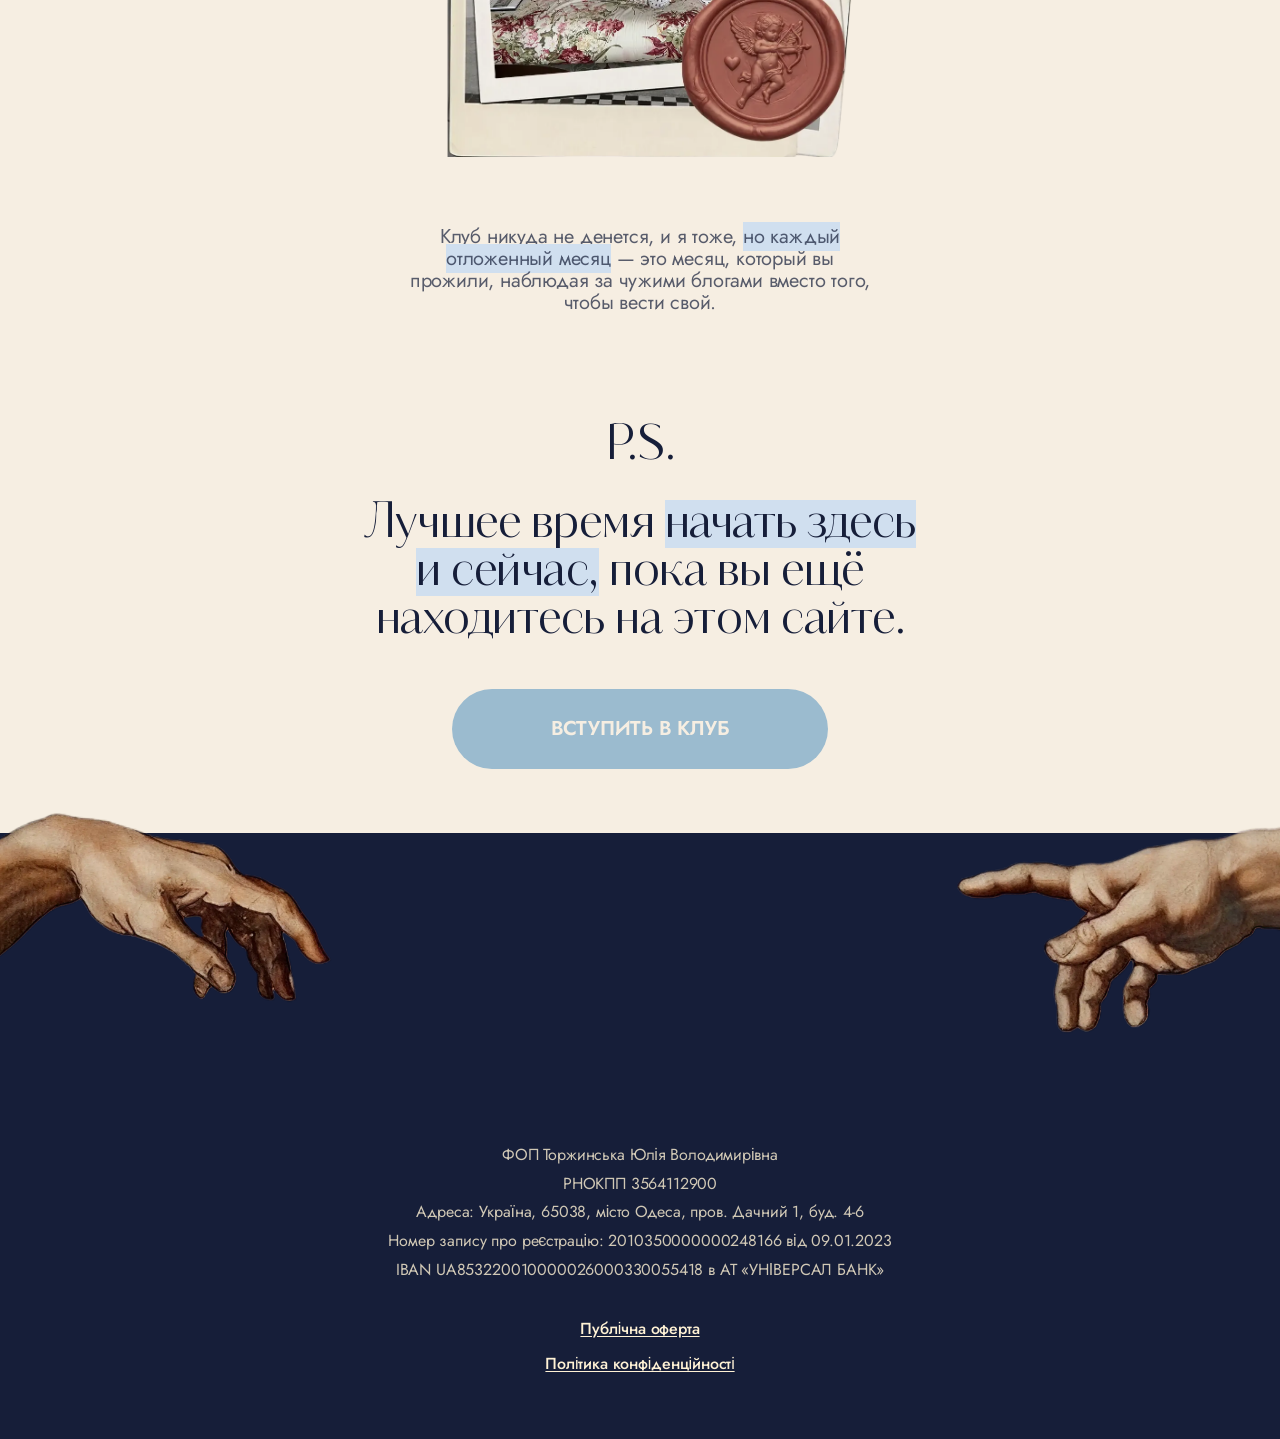
==== commit caf4c444: "Use a dedicated mobile hero photo instead of scaling the desktop one Adds <picture><source media="(m" ====
--- a/index.html
+++ b/index.html
@@ -81,7 +81,10 @@
   <header class="visually-hidden"><h1>Content Club</h1></header>
 
   <section class="hero" aria-label="Приветствие">
-    <img loading="eager" class="hero__bg" src="images/фон Юля.webp" alt="Основательница Content Club в винтажном интерьере с золотой лепниной" />
+    <picture>
+      <source media="(max-width: 767.98px)" srcset="images/hero-bg-mobile.png" />
+      <img loading="eager" class="hero__bg" src="images/фон Юля.webp" alt="Основательница Content Club в винтажном интерьере с золотой лепниной" />
+    </picture>
     <nav class="hero__lang-switch" aria-label="Выбор языка">
       <a href="index-ua.html">UA</a>
       <span class="hero__lang-switch-current" aria-current="page">| RU</span>
--- a/css/components/hero.css
+++ b/css/components/hero.css
@@ -239,6 +239,21 @@
     top: 38%;
   }
 
+  /* 12px below the button's own bottom edge, held at any width within
+     this bucket (not just one reference size) — mirrors .hero__stack's
+     own top:38% plus the stack's fixed content height (card + gap +
+     button ≈ 271.65px, measured via Playwright at 375×667 and confirmed
+     constant across buckets since it comes from rem/min-height values,
+     not viewport-relative ones) plus the 12px gap itself. A plain % here
+     would only hit 12px at one specific width and drift at every other
+     width in the 341–767.98px range (verified: as low as ~0.6px at
+     360×640) — the base .hero__social-proof rule's top:85.2% was tuned
+     for the pre-20px-shift tall-phone layout and no longer applies now
+     that each mobile bucket moves the button independently. */
+  .hero__social-proof {
+    top: calc(38% + 283.65px);
+  }
+
   /* 90% of .hero__stack's width — shrinks the photo/card/pin cluster by
      10% per direct request. The button itself stays full size
      (.hero__cta is a separate flex child, not part of .hero__collage). */
@@ -246,17 +261,26 @@
     width: 90%;
   }
 
-  /* Base .hero__bg's crop (object-position:50% 0% + translateY(-40px))
-     was tuned for the original 984px-tall box — a fixed-px translateY
-     doesn't scale down with a shorter container, so at 700px it left the
-     "Content Club" wordmark baked into the photo pushed down low enough
-     to collide with .hero__card once the card moved up above. Re-tuned
-     here with resolution-independent object-position % (no fixed-px
-     transform) so the wordmark stays fully visible up top and the face
-     clears the card underneath it, verified empirically via screenshot. */
+  /* Mobile now loads a dedicated portrait crop (index.html's <picture>
+     source, images/hero-bg-mobile.png, 507×988) instead of the desktop
+     photo — it already has the wordmark and face composed near the top,
+     so unlike the old shared-photo era this needs little correction:
+     just object-position biased toward the top so cover crops from the
+     bottom (legs/skirt, non-essential) rather than the top. No
+     scale/translate hacks — those were tuned against the old photo's
+     very different framing and don't apply to this asset. */
+  /* Small -10px raise on top of the plain top-aligned crop — the
+     model's chin just grazes the card without it (checked empirically
+     via Playwright at 375×667). */
   .hero__bg {
-    object-position: 50% 18%;
-    transform: scale(1.15);
+    object-position: 50% 0%;
+    transform: translateY(-10px);
+  }
+
+  /* Per direct request: dropped now that .hero__followers's own vertical
+     space is freed up, and used to zoom/raise .hero__bg above instead. */
+  .hero__followers {
+    display: none;
   }
 }
 
@@ -285,6 +309,20 @@
   .hero__stack {
     top: calc(41% + 20px);
   }
+
+  /* Same calc() approach as the base bucket above, mirroring this
+     bucket's own .hero__stack top:calc(41% + 20px) plus the same fixed
+     283.65px (content height + 12px gap). */
+  .hero__social-proof {
+    top: calc(41% + 303.65px);
+  }
+
+  /* Same dedicated mobile image as the base bucket above — no bucket-
+     specific correction needed here either. */
+  .hero__bg {
+    object-position: 50% 0%;
+    transform: none;
+  }
 }
 
 /* Extra compaction only below 341px width (iPhone SE 1st-gen and similar
@@ -294,14 +332,13 @@
    rather than crushing the much more common 360–767px range further to
    chase this one edge case, it gets its own tighter values instead.
 
-   Known accepted trade-off at this width only: the wordmark-to-face
-   distance is fixed within images/фон Юля.webp itself, so there's no
-   crop that clears BOTH the cookie banner below the button AND full
-   headroom above the face at this box height — the card's top edge/
-   flower brooch ends up grazing the model's chin (checked empirically,
-   nowhere near as bad as the full mouth/card overlap this whole block
-   was added to fix). Full clearance would require either shrinking the
-   card further or re-cropping the source photo itself. */
+   Known accepted trade-off at this width only (pre-dedicated-mobile-photo
+   era): the wordmark-to-face distance used to be fixed within the shared
+   desktop photo, leaving no crop that cleared BOTH the cookie banner
+   below the button AND full headroom above the face — now moot since
+   mobile loads its own purpose-cropped image (see the base bucket's own
+   comment above), but the aspect-ratio/top values below are still tuned
+   independently for this width and left as they are. */
 @media (max-width: 340.98px) {
   .hero {
     aspect-ratio: 375 / 620;
@@ -309,6 +346,22 @@
 
   .hero__stack {
     top: 34%;
+  }
+
+  /* Same calc() approach as the base bucket above, mirroring this
+     bucket's own .hero__stack top:34% plus the same fixed 283.65px. */
+  .hero__social-proof {
+    top: calc(34% + 283.65px);
+  }
+
+  /* Same dedicated mobile image as the other two buckets, but this
+     bucket's shorter box needs a bigger -35px raise to clear the card —
+     tuned as a middle ground: any less and the chin still grazes the
+     card, any more (tested to -50/-60px) starts clipping the "Content"
+     wordmark at the very top instead (checked empirically). */
+  .hero__bg {
+    object-position: 50% 0%;
+    transform: translateY(-35px);
   }
 }
 
